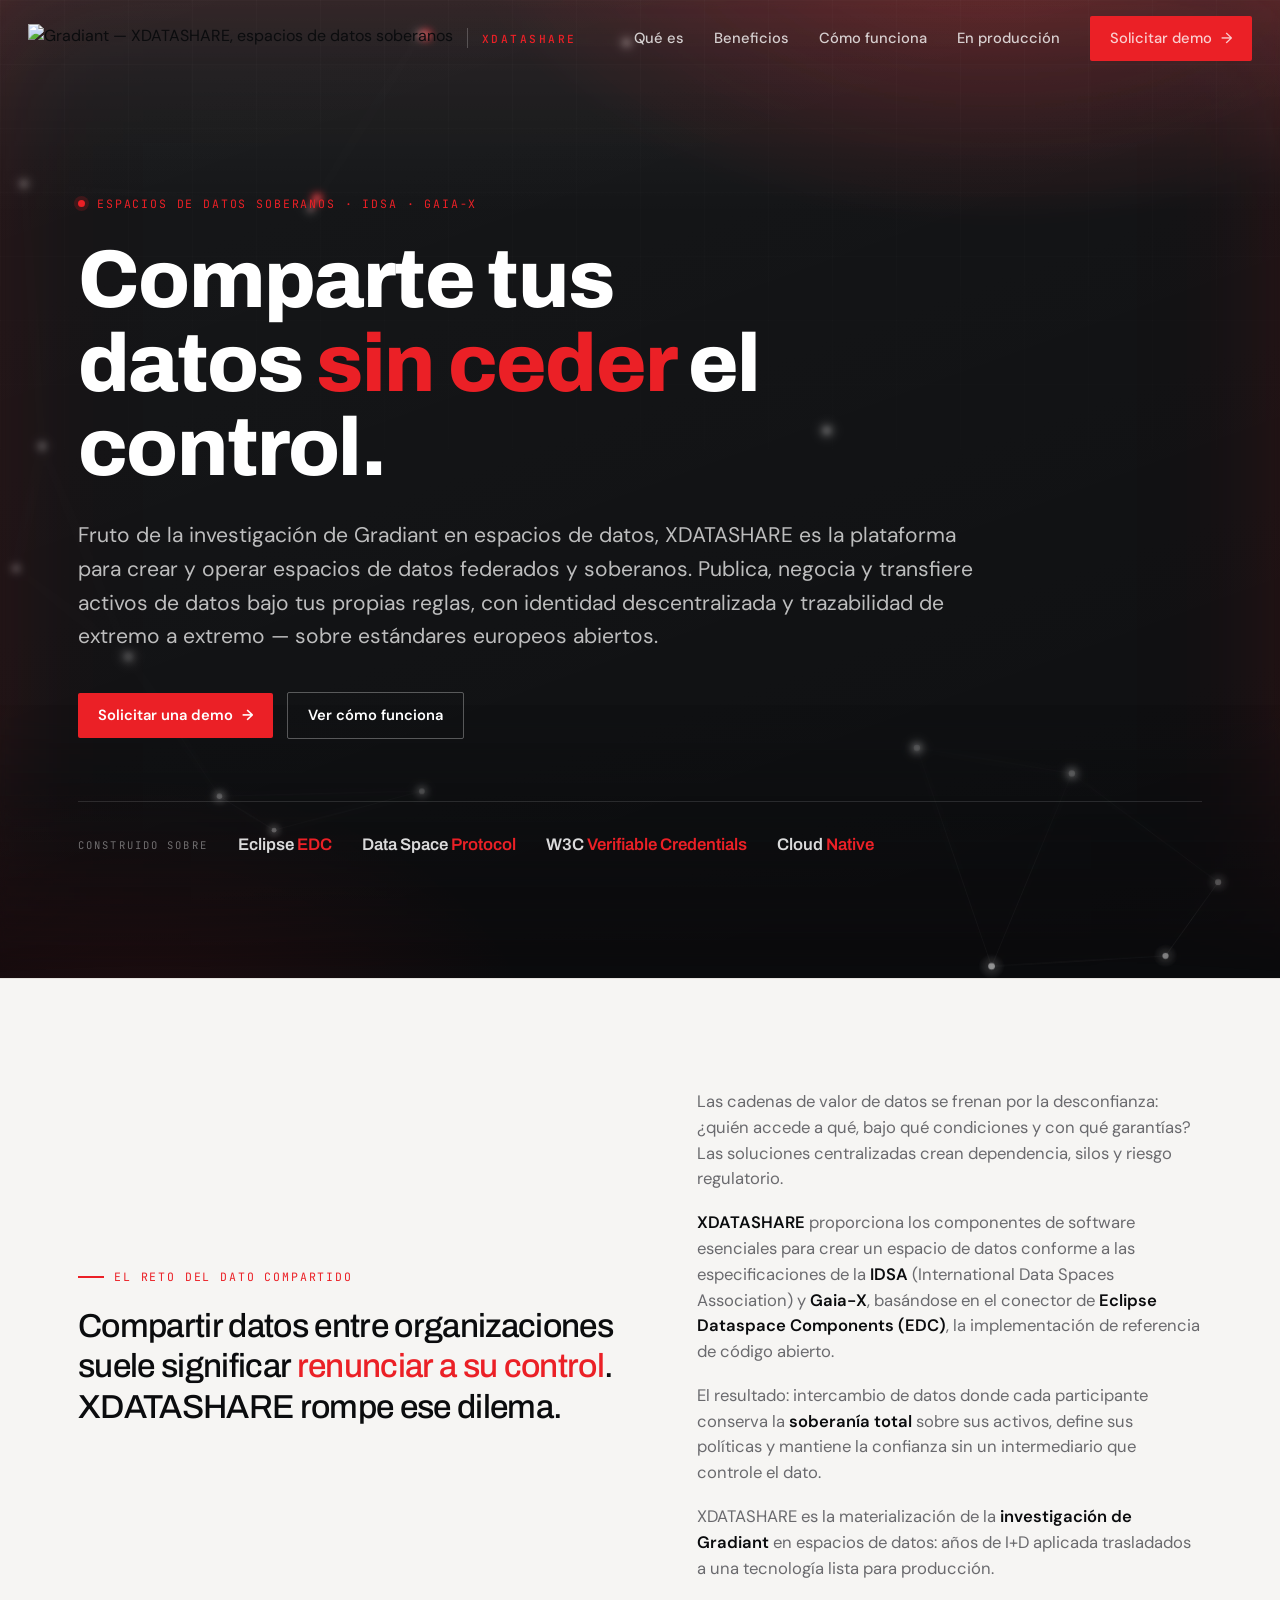
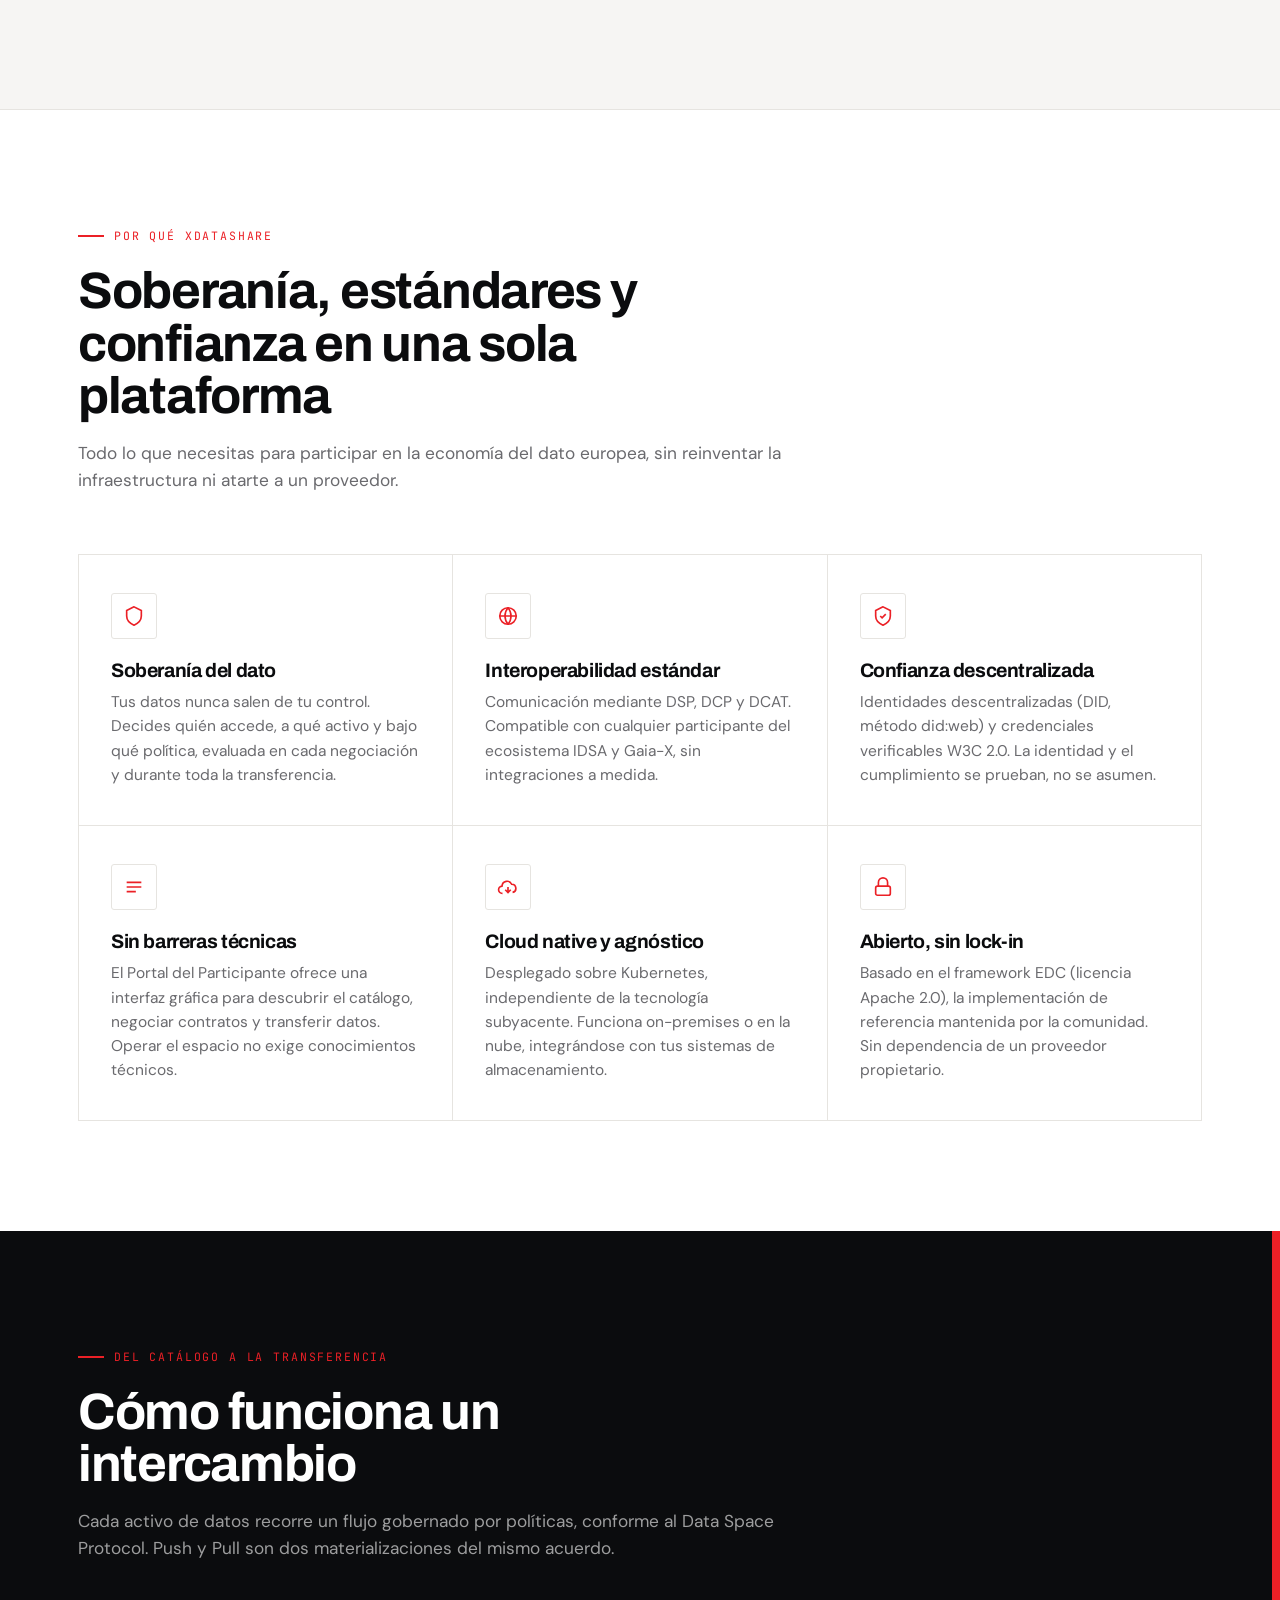
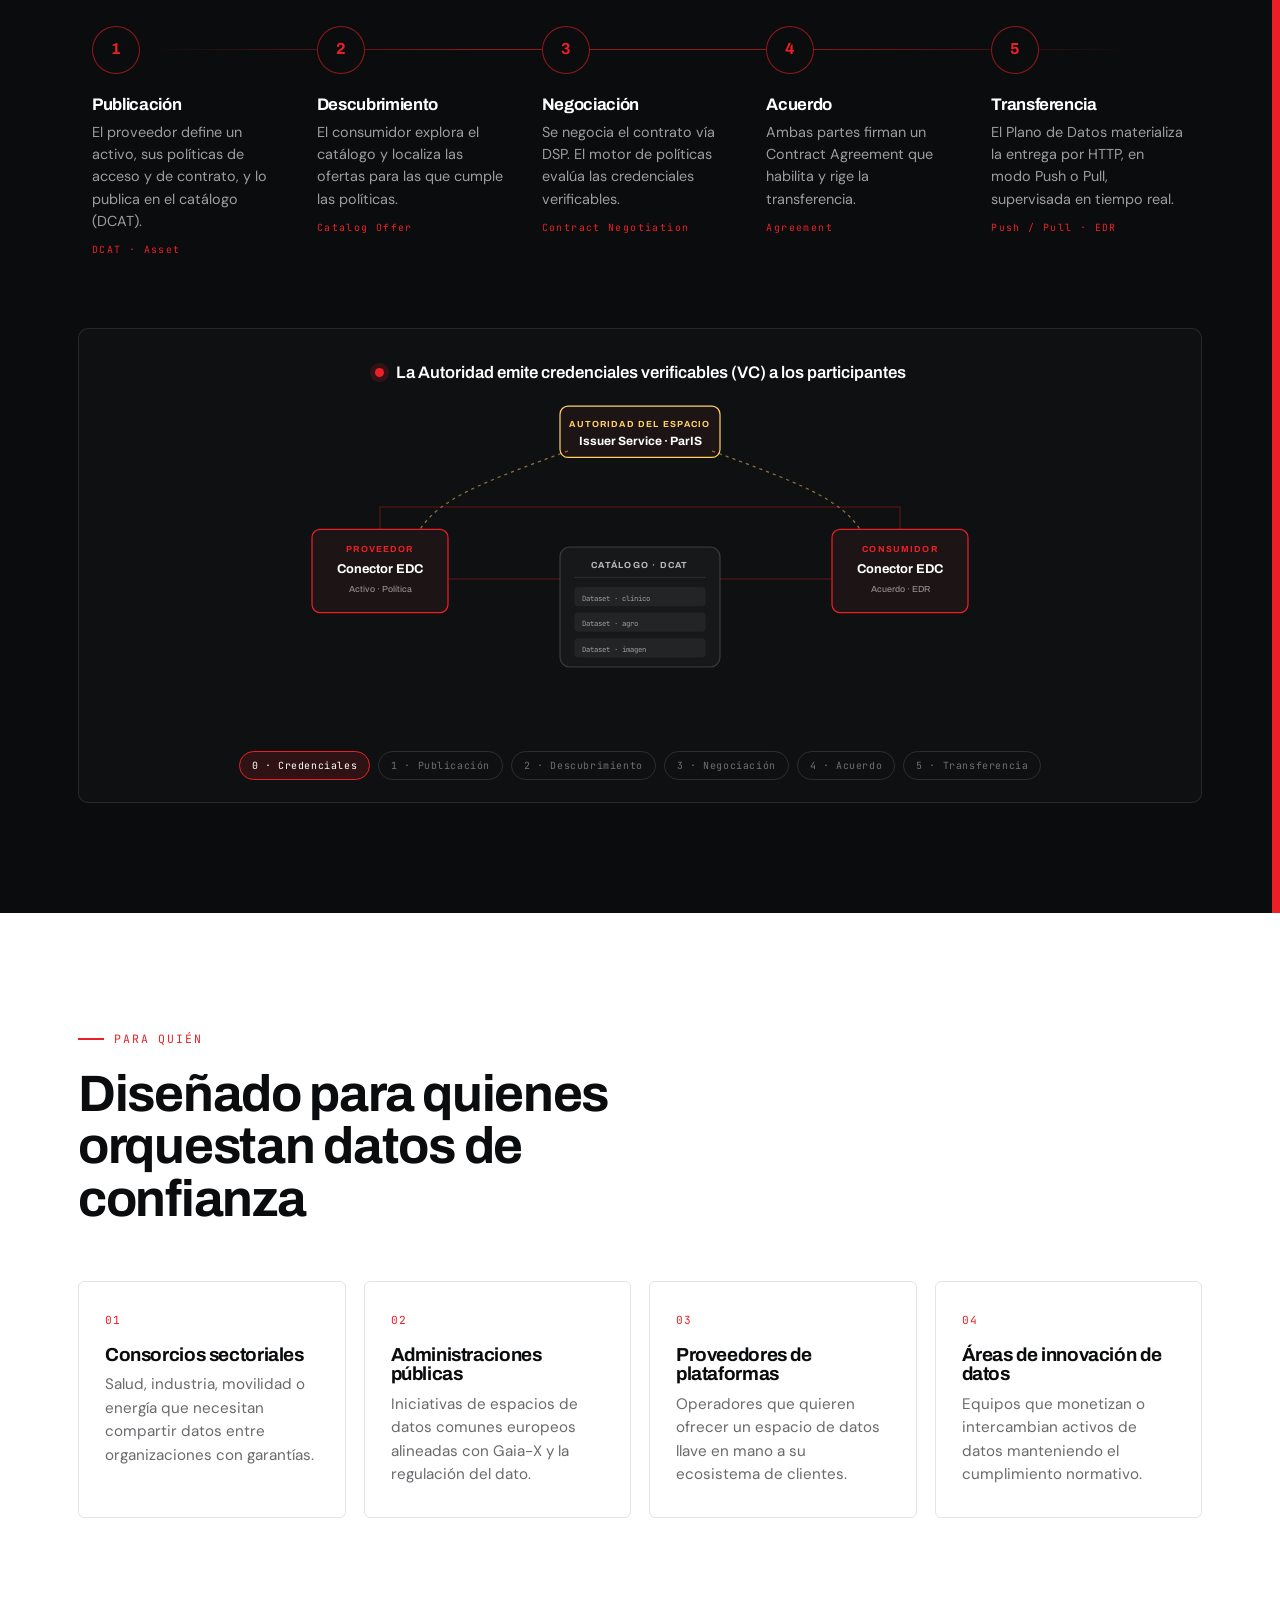
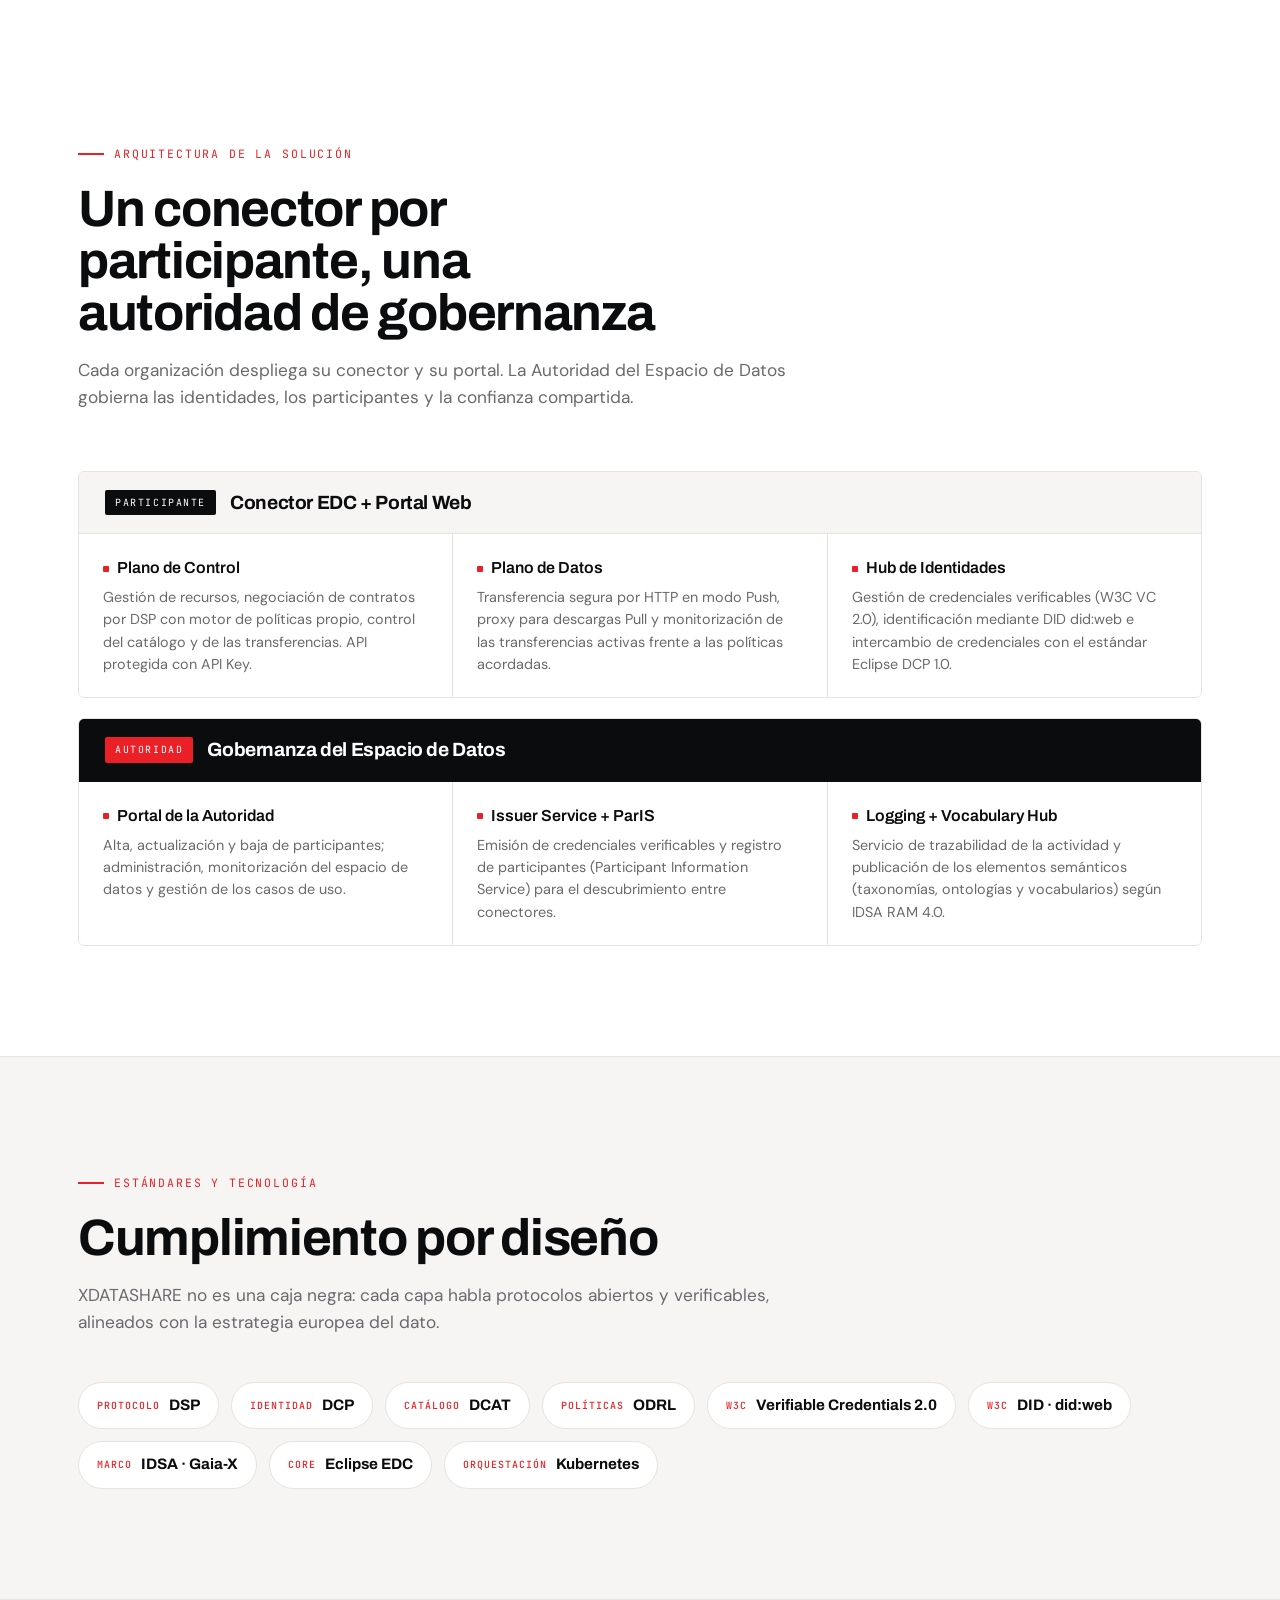
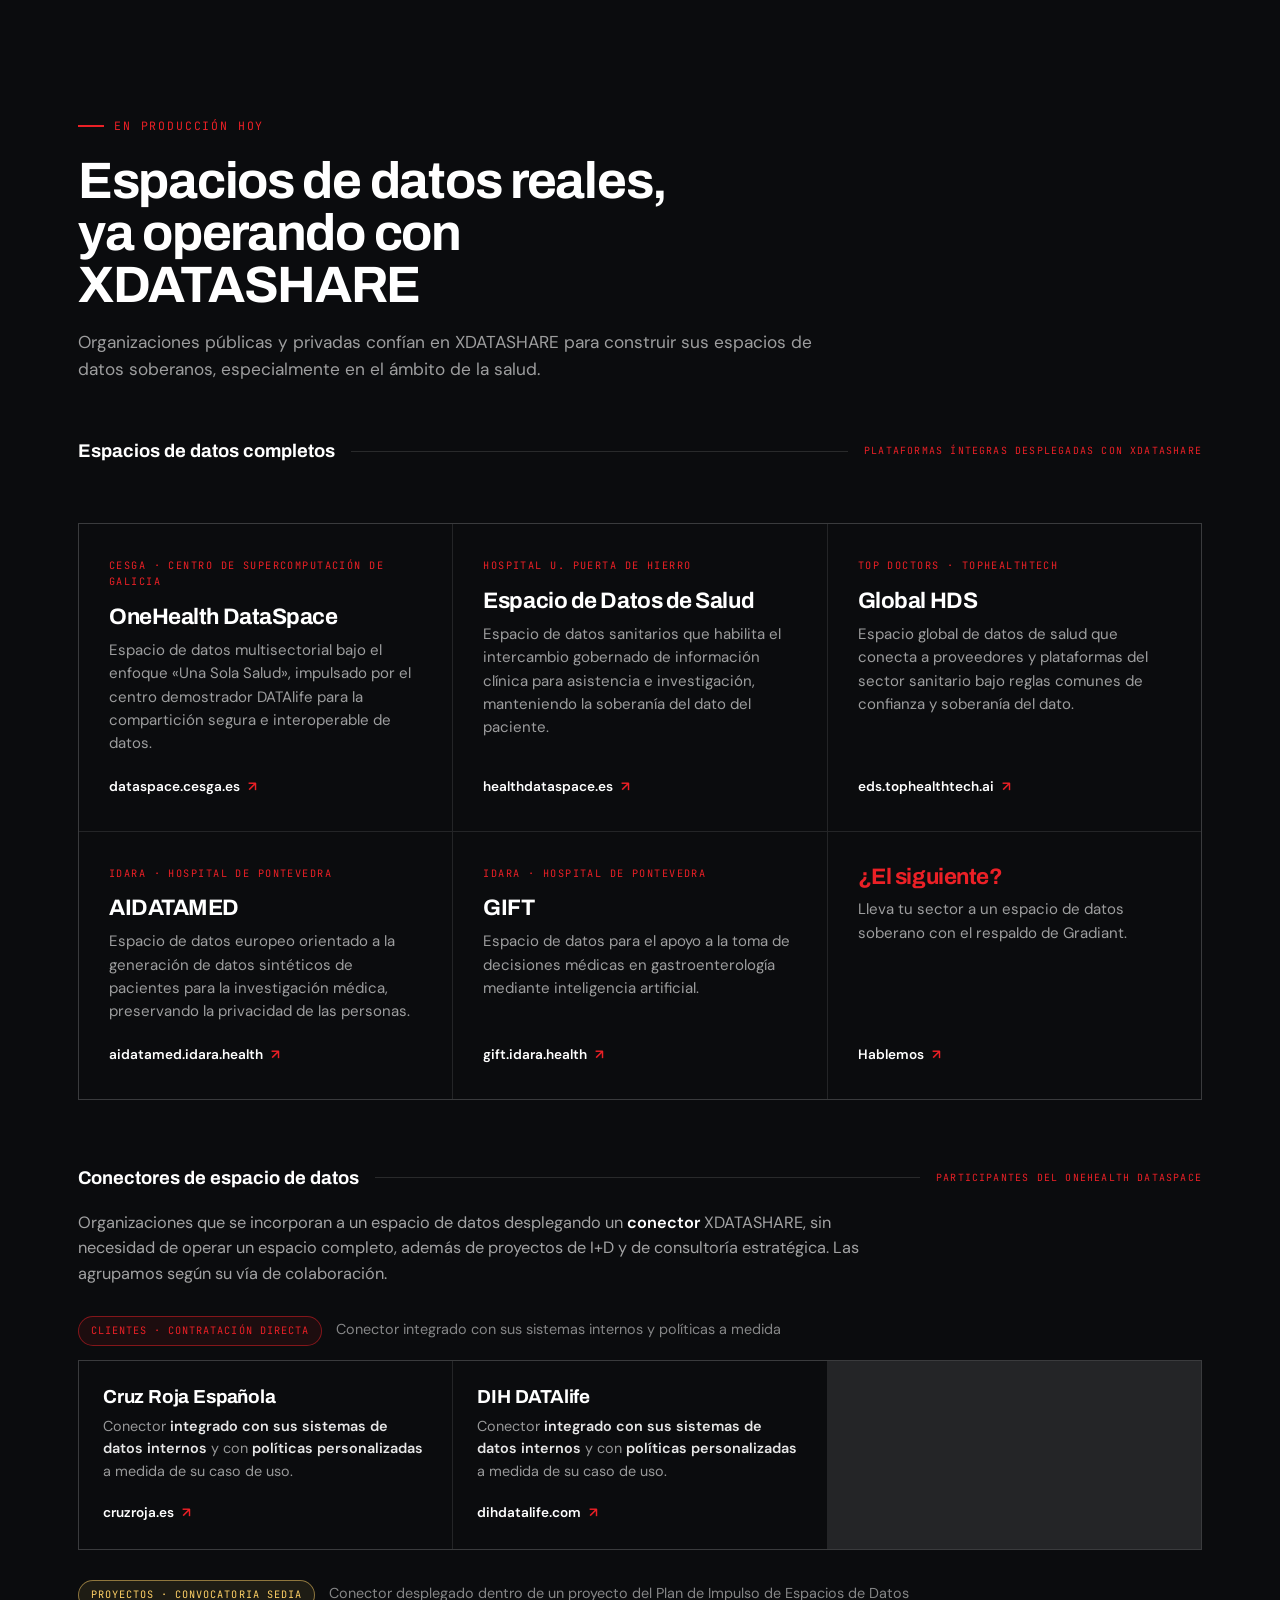
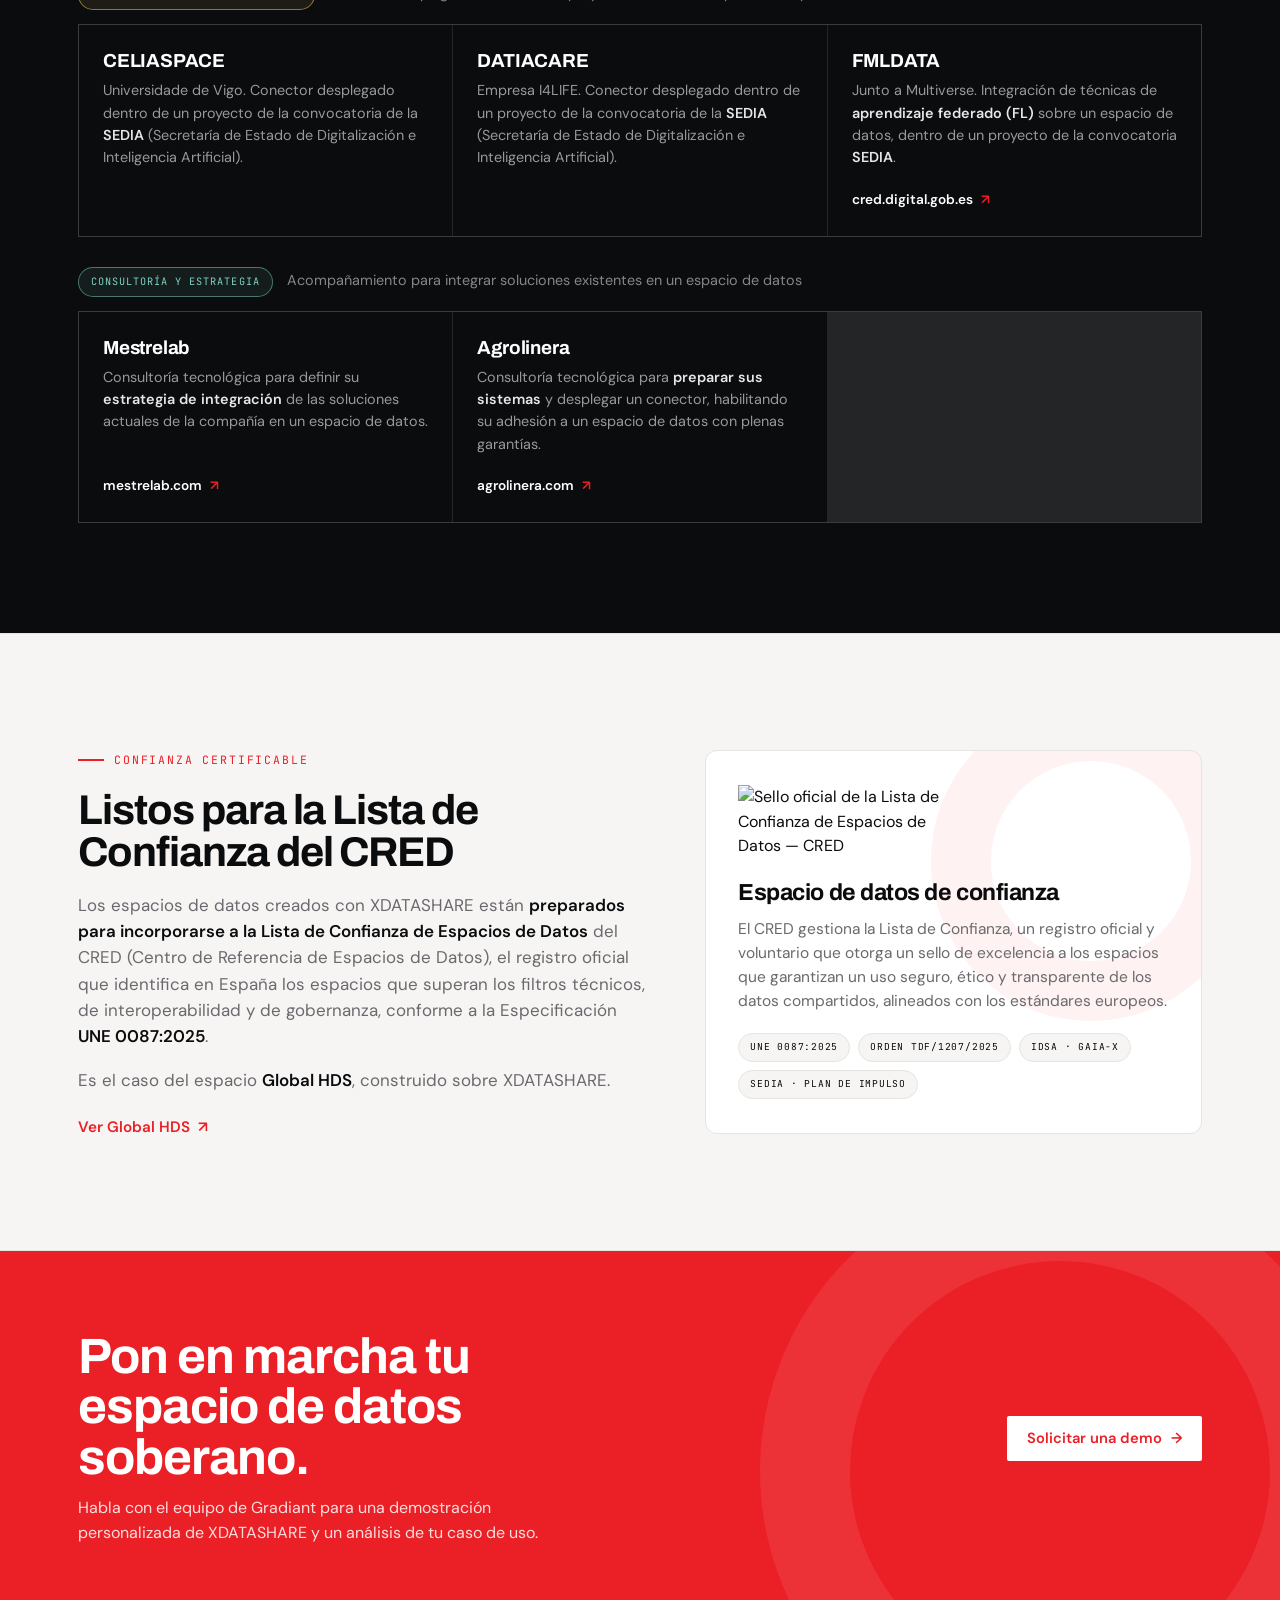
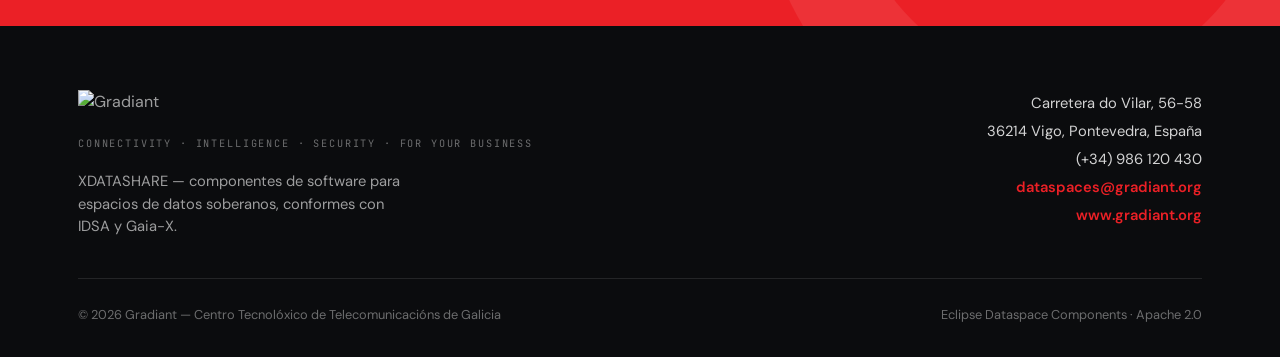
==== index.html @ abafaf86 "Add files via upload" ====
<!DOCTYPE html>
<html lang="es">
<head>
<meta charset="UTF-8">
<meta name="viewport" content="width=device-width, initial-scale=1.0">
<title>XDATASHARE · Espacios de datos soberanos — Gradiant</title>
<meta name="description" content="XDATASHARE, fruto de la investigación de Gradiant en espacios de datos, es la plataforma para crear y operar espacios de datos federados y soberanos, conformes con IDSA y Gaia-X y basados en Eclipse EDC. Comparte datos sin ceder el control.">
<meta name="keywords" content="XDATASHARE, espacios de datos, Gradiant, Eclipse EDC, Data Space Protocol, IDSA, Gaia-X, soberanía del dato, conector de espacio de datos, dataspace, OneHealth DataSpace">
<meta name="author" content="Gradiant">
<meta name="robots" content="index, follow">
<link rel="canonical" href="https://xdatashare.com/">

<!-- Open Graph -->
<meta property="og:type" content="website">
<meta property="og:site_name" content="Gradiant">
<meta property="og:locale" content="es_ES">
<meta property="og:title" content="XDATASHARE · Espacios de datos soberanos — Gradiant">
<meta property="og:description" content="Crea y opera espacios de datos federados y soberanos con XDATASHARE: conformes con IDSA y Gaia-X, basados en Eclipse EDC. Comparte datos sin ceder el control.">
<meta property="og:url" content="https://xdatashare.com/">
<meta property="og:image" content="https://gradiant.org/wp-content/uploads/2024/10/LogoGradiant-2.svg">

<!-- Twitter / X Card -->
<meta name="twitter:card" content="summary_large_image">
<meta name="twitter:title" content="XDATASHARE · Espacios de datos soberanos — Gradiant">
<meta name="twitter:description" content="Crea y opera espacios de datos federados y soberanos con XDATASHARE: conformes con IDSA y Gaia-X, basados en Eclipse EDC.">
<meta name="twitter:image" content="https://gradiant.org/wp-content/uploads/2024/10/LogoGradiant-2.svg">

<!-- Favicon (whale-tail mark) -->
<link rel="icon" type="image/svg+xml" href="data:image/svg+xml,%3Csvg xmlns='http://www.w3.org/2000/svg' viewBox='0 0 100 100'%3E%3Cpath fill='%23EB2026' d='M50 78C36 60 20 52 5 50c23-2 39-10 45-28 6 18 22 26 45 28-15 2-31 10-45 28z'/%3E%3C/svg%3E">

<!-- Structured data -->
<script type="application/ld+json">
{
  "@context": "https://schema.org",
  "@graph": [
    {
      "@type": "Organization",
      "@id": "https://www.gradiant.org/#organization",
      "name": "Gradiant",
      "legalName": "Centro Tecnolóxico de Telecomunicacións de Galicia",
      "url": "https://www.gradiant.org",
      "logo": "https://gradiant.org/wp-content/uploads/2024/10/LogoGradiant-2.svg",
      "address": {
        "@type": "PostalAddress",
        "streetAddress": "Carretera do Vilar, 56-58",
        "postalCode": "36214",
        "addressLocality": "Vigo",
        "addressRegion": "Pontevedra",
        "addressCountry": "ES"
      },
      "contactPoint": {
        "@type": "ContactPoint",
        "contactType": "sales",
        "email": "dataspaces@gradiant.org",
        "telephone": "+34986120430"
      }
    },
    {
      "@type": "SoftwareApplication",
      "name": "XDATASHARE",
      "applicationCategory": "BusinessApplication",
      "operatingSystem": "Kubernetes / Cloud-native",
      "url": "https://xdatashare.com/",
      "description": "Plataforma para crear y operar espacios de datos federados y soberanos, conforme con IDSA y Gaia-X y basada en Eclipse Dataspace Components (EDC). Permite publicar, negociar y transferir activos de datos con identidad descentralizada y trazabilidad de extremo a extremo.",
      "publisher": { "@id": "https://www.gradiant.org/#organization" },
      "offers": {
        "@type": "Offer",
        "availability": "https://schema.org/InStock",
        "priceCurrency": "EUR",
        "price": "0",
        "description": "Solicitar demostración personalizada"
      }
    }
  ]
}
</script>
<link rel="preconnect" href="https://fonts.googleapis.com">
<link rel="preconnect" href="https://fonts.gstatic.com" crossorigin>
<link href="https://fonts.googleapis.com/css2?family=Archivo:wght@400;500;600;700;800&family=DM+Sans:ital,opsz,wght@0,9..40,400;0,9..40,500;0,9..40,600;0,9..40,700;1,9..40,400&family=JetBrains+Mono:wght@400;500&display=swap" rel="stylesheet">
<style>
  :root{
    --red:#EB2026;
    --red-deep:#C2151A;
    --ink:#0B0C0E;
    --ink-soft:#14161A;
    --paper:#FFFFFF;
    --paper-warm:#F6F5F3;
    --line:#E6E4E0;
    --muted:#6A6A6E;
    --muted-light:#9A9A9F;
    --maxw:1180px;
    --ease:cubic-bezier(.2,.7,.2,1);
  }
  *{margin:0;padding:0;box-sizing:border-box}
  html{scroll-behavior:smooth}
  body{
    font-family:'DM Sans',sans-serif;
    background:var(--paper);
    color:var(--ink);
    line-height:1.55;
    -webkit-font-smoothing:antialiased;
    overflow-x:hidden;
  }
  h1,h2,h3,h4{font-family:'Archivo',sans-serif;line-height:1.02;letter-spacing:-.02em;font-weight:700}
  a{color:inherit;text-decoration:none}
  .wrap{max-width:var(--maxw);margin:0 auto;padding:0 28px}
  .mono{font-family:'JetBrains Mono',monospace;font-size:.72rem;letter-spacing:.16em;text-transform:uppercase}
  .sr-only{position:absolute;width:1px;height:1px;padding:0;margin:-1px;overflow:hidden;clip:rect(0,0,0,0);white-space:nowrap;border:0}

  /* ---------- Nav (dark) ---------- */
  nav{
    position:fixed;top:0;left:0;right:0;z-index:100;
    display:flex;align-items:center;justify-content:space-between;
    padding:16px 28px;
    background:transparent;
    border-bottom:1px solid transparent;
    transition:background .4s var(--ease),padding .4s var(--ease),box-shadow .4s var(--ease),border-color .4s var(--ease);
  }
  nav.scrolled{background:rgba(11,12,14,.9);backdrop-filter:blur(14px);padding:11px 28px;border-bottom:1px solid rgba(255,255,255,.08);box-shadow:0 12px 34px -24px rgba(0,0,0,.8)}
  .brand{display:flex;align-items:center;gap:14px}
  .brand img{height:28px;width:auto;display:block}
  .brand .sep{width:1px;height:20px;background:rgba(255,255,255,.22)}
  .brand .prod{font-family:'JetBrains Mono';font-size:.7rem;letter-spacing:.22em;color:var(--red);font-weight:500;padding-top:2px}
  .navlinks{display:flex;align-items:center;gap:30px}
  .navlinks a{color:rgba(255,255,255,.78);font-size:.92rem;font-weight:500;transition:color .25s}
  .navlinks a:hover{color:#fff}
  .btn{
    display:inline-flex;align-items:center;gap:9px;
    background:var(--red);color:#fff;font-weight:600;font-size:.92rem;
    padding:11px 20px;border-radius:2px;border:none;cursor:pointer;
    transition:transform .25s var(--ease),background .25s;white-space:nowrap;
  }
  .btn:hover{background:var(--red-deep);transform:translateY(-2px)}
  .btn.ghost{background:transparent;border:1px solid rgba(255,255,255,.3);color:#fff}
  .btn.ghost:hover{background:rgba(255,255,255,.07);border-color:rgba(255,255,255,.55)}
  .btn .arr{transition:transform .25s var(--ease)}
  .btn:hover .arr{transform:translateX(4px)}
  @media(max-width:880px){.navlinks a{display:none}}

  /* ---------- Hero ---------- */
  .hero{
    position:relative;background:var(--ink);color:#fff;
    padding:190px 0 120px;overflow:hidden;
  }
  .hero-canvas{position:absolute;inset:0;width:100%;height:100%;z-index:0;pointer-events:none}
  .hero::before{
    content:"";position:absolute;inset:0;z-index:1;
    background:
      radial-gradient(900px 540px at 78% -10%,rgba(235,32,38,.30),transparent 60%),
      radial-gradient(700px 500px at 10% 110%,rgba(235,32,38,.10),transparent 60%);
    pointer-events:none;
  }
  .hero::after{
    content:"";position:absolute;inset:0;z-index:1;opacity:.5;pointer-events:none;
    background-image:linear-gradient(rgba(255,255,255,.035) 1px,transparent 1px),linear-gradient(90deg,rgba(255,255,255,.035) 1px,transparent 1px);
    background-size:64px 64px;
    mask-image:linear-gradient(to bottom,#000 0%,transparent 75%);
  }
  .hero .wrap{position:relative;z-index:2}
  /* full-width frosted-glass screen over the whole hero */
  .hero-glass{
    position:absolute;inset:0;z-index:1;pointer-events:none;
    backdrop-filter:blur(3.5px) saturate(115%);-webkit-backdrop-filter:blur(3.5px) saturate(115%);
    background:linear-gradient(160deg,rgba(255,255,255,.05),rgba(255,255,255,.015));
    -webkit-mask-image:linear-gradient(to bottom,#000 0%,#000 72%,transparent 100%);
            mask-image:linear-gradient(to bottom,#000 0%,#000 72%,transparent 100%);
  }
  /* top sheen + faint brand edge glow across the glass */
  .hero-glass::before{
    content:"";position:absolute;inset:0;
    background:linear-gradient(180deg,rgba(255,255,255,.07),transparent 22%);
  }
  .hero-glass::after{
    content:"";position:absolute;inset:0;
    box-shadow:inset 0 0 220px -120px rgba(235,32,38,.55);
  }
  @media(max-width:640px){.hero-glass{backdrop-filter:blur(2.5px);-webkit-backdrop-filter:blur(2.5px)}}
  .eyebrow{display:inline-flex;align-items:center;gap:12px;color:var(--red);margin-bottom:26px}
  .eyebrow .dot{width:7px;height:7px;background:var(--red);border-radius:50%;box-shadow:0 0 0 4px rgba(235,32,38,.18)}
  .hero h1{font-size:clamp(2.7rem,6.4vw,5.3rem);font-weight:800;max-width:15ch}
  .hero h1 em{font-style:normal;color:var(--red)}
  .hero p.lead{
    font-size:clamp(1.05rem,1.7vw,1.32rem);color:rgba(255,255,255,.72);
    max-width:60ch;margin:30px 0 38px;font-weight:400;line-height:1.6;
  }
  .hero .cta-row{display:flex;gap:14px;flex-wrap:wrap;align-items:center}
  .std-strip{
    display:flex;gap:30px;flex-wrap:wrap;align-items:center;
    margin-top:62px;padding-top:30px;border-top:1px solid rgba(255,255,255,.12);
  }
  .std-strip .lbl{font-family:'JetBrains Mono';font-size:.66rem;letter-spacing:.2em;color:rgba(255,255,255,.4);text-transform:uppercase}
  .std-strip .item{font-family:'Archivo';font-weight:600;font-size:1.05rem;color:rgba(255,255,255,.85)}
  .std-strip .item span{color:var(--red)}

  /* reveal anim */
  .rv{opacity:0;transform:translateY(26px);transition:opacity .8s var(--ease),transform .8s var(--ease)}
  .rv.in{opacity:1;transform:none}
  .hero .rv{transition-delay:var(--d,0s)}

  /* ---------- Section base ---------- */
  section{position:relative}
  .pad{padding:110px 0}
  .sec-tag{display:inline-flex;align-items:center;gap:10px;color:var(--red);margin-bottom:20px}
  .sec-tag .bar{width:26px;height:2px;background:var(--red)}
  .sec-head{font-size:clamp(2rem,4vw,3.2rem);font-weight:700;max-width:20ch;letter-spacing:-.025em}
  .sec-sub{color:var(--muted);font-size:1.08rem;max-width:62ch;margin-top:18px}

  /* ---------- Problem ---------- */
  .problem{background:var(--paper-warm);border-top:1px solid var(--line);border-bottom:1px solid var(--line)}
  .problem .grid{display:grid;grid-template-columns:1.1fr 1fr;gap:64px;align-items:center}
  .problem blockquote{
    font-family:'Archivo';font-weight:500;font-size:clamp(1.5rem,2.6vw,2.2rem);
    line-height:1.22;letter-spacing:-.02em;
  }
  .problem blockquote .hl{color:var(--red)}
  .problem .right p{color:var(--muted);margin-bottom:18px;font-size:1.04rem}
  .problem .right p strong{color:var(--ink);font-weight:600}
  @media(max-width:840px){.problem .grid{grid-template-columns:1fr;gap:36px}}

  /* ---------- Benefits ---------- */
  .ben-grid{display:grid;grid-template-columns:repeat(3,1fr);gap:1px;background:var(--line);margin-top:60px;border:1px solid var(--line)}
  .ben{background:var(--paper);padding:38px 32px;transition:background .3s}
  .ben:hover{background:var(--paper-warm)}
  .ben .ic{width:46px;height:46px;display:flex;align-items:center;justify-content:center;border:1px solid var(--line);border-radius:3px;margin-bottom:22px;color:var(--red)}
  .ben:hover .ic{background:var(--red);color:#fff;border-color:var(--red)}
  .ben h3{font-size:1.22rem;margin-bottom:10px}
  .ben p{color:var(--muted);font-size:.97rem}
  @media(max-width:840px){.ben-grid{grid-template-columns:1fr 1fr}}
  @media(max-width:560px){.ben-grid{grid-template-columns:1fr}}

  /* ---------- Flow ---------- */
  .flow{background:var(--ink);color:#fff;overflow:hidden}
  .flow::after{content:"";position:absolute;top:0;bottom:0;right:0;width:8px;background:var(--red)}
  .flow .sec-sub{color:rgba(255,255,255,.6)}
  .steps{display:grid;grid-template-columns:repeat(5,1fr);gap:0;margin-top:64px;position:relative}
  .steps::before{content:"";position:absolute;top:23px;left:6%;right:6%;height:1px;background:linear-gradient(90deg,transparent,rgba(235,32,38,.6),rgba(235,32,38,.6),transparent)}
  .step{position:relative;padding:0 14px}
  .step .num{
    width:48px;height:48px;border-radius:50%;background:var(--ink);border:1px solid rgba(235,32,38,.6);
    display:flex;align-items:center;justify-content:center;font-family:'Archivo';font-weight:700;
    color:var(--red);position:relative;z-index:2;margin-bottom:22px;
  }
  .step h4{font-size:1.05rem;margin-bottom:8px}
  .step p{color:rgba(255,255,255,.6);font-size:.9rem}
  .step .tag{font-family:'JetBrains Mono';font-size:.62rem;letter-spacing:.14em;color:var(--red);margin-top:10px;display:block}
  @media(max-width:900px){.steps{grid-template-columns:1fr 1fr;gap:36px 24px}.steps::before{display:none}}
  @media(max-width:520px){.steps{grid-template-columns:1fr}}

  /* ---------- Architecture ---------- */
  .arch .layers{margin-top:60px;display:grid;gap:20px}
  .arch-band{border:1px solid var(--line);border-radius:6px;overflow:hidden}
  .arch-band .head{display:flex;align-items:center;gap:14px;padding:18px 26px;background:var(--paper-warm);border-bottom:1px solid var(--line)}
  .arch-band .head .pill{font-family:'JetBrains Mono';font-size:.62rem;letter-spacing:.16em;padding:5px 10px;border-radius:2px;background:var(--ink);color:#fff;text-transform:uppercase}
  .arch-band .head h3{font-size:1.2rem}
  .arch-band .body{display:grid;grid-template-columns:repeat(3,1fr);gap:1px;background:var(--line)}
  .cell{background:var(--paper);padding:22px 24px}
  .cell .ct{font-weight:600;font-family:'Archivo';margin-bottom:5px;display:flex;align-items:center;gap:8px}
  .cell .ct::before{content:"";width:6px;height:6px;background:var(--red);border-radius:1px;flex:none}
  .cell p{color:var(--muted);font-size:.9rem}
  .arch-band.authority .head{background:var(--ink);border-color:var(--ink)}
  .arch-band.authority .head h3{color:#fff}
  .arch-band.authority .head .pill{background:var(--red)}
  @media(max-width:760px){.arch-band .body{grid-template-columns:1fr}}

  /* ---------- Standards ---------- */
  .standards{background:var(--paper-warm);border-top:1px solid var(--line);border-bottom:1px solid var(--line)}
  .std-cloud{display:flex;flex-wrap:wrap;gap:12px;margin-top:46px}
  .chip{
    display:inline-flex;align-items:center;gap:9px;background:var(--paper);border:1px solid var(--line);
    padding:11px 18px;border-radius:40px;font-weight:500;font-size:.95rem;transition:transform .25s var(--ease),border-color .25s;
  }
  .chip:hover{transform:translateY(-3px);border-color:var(--red)}
  .chip .k{font-family:'JetBrains Mono';font-size:.62rem;letter-spacing:.1em;color:var(--red);text-transform:uppercase}
  .chip b{font-weight:700;font-family:'Archivo'}

  /* ---------- Deployments ---------- */
  .deploy{background:var(--ink);color:#fff;overflow:hidden}
  .deploy .sec-sub{color:rgba(255,255,255,.6)}
  .deploy-grid{display:grid;grid-template-columns:repeat(3,1fr);gap:1px;background:rgba(255,255,255,.1);margin-top:58px;border:1px solid rgba(255,255,255,.1)}
  .dep{
    background:var(--ink);padding:34px 30px;position:relative;display:flex;flex-direction:column;
    transition:background .3s;min-height:230px;
  }
  .dep:hover{background:var(--ink-soft)}
  .dep .org{font-family:'JetBrains Mono';font-size:.64rem;letter-spacing:.14em;color:var(--red);text-transform:uppercase;margin-bottom:16px}
  .dep h3{font-size:1.4rem;color:#fff;margin-bottom:10px;letter-spacing:-.02em}
  .dep p{color:rgba(255,255,255,.6);font-size:.94rem;flex:1}
  .dep .link{display:inline-flex;align-items:center;gap:8px;margin-top:20px;color:#fff;font-size:.85rem;font-weight:600;transition:gap .25s var(--ease)}
  .dep .link span{color:var(--red);transition:transform .25s var(--ease)}
  .dep:hover .link span{transform:translate(3px,-3px)}
  .dep .link.muted{color:rgba(255,255,255,.45);cursor:default}
  @media(max-width:880px){.deploy-grid{grid-template-columns:1fr 1fr}}
  @media(max-width:560px){.deploy-grid{grid-template-columns:1fr}}

  /* deployment subsection tags */
  .deploy-subtag{display:flex;align-items:center;gap:16px;margin-top:54px;flex-wrap:wrap}
  .deploy-subtag .badge{font-family:'Archivo';font-weight:700;font-size:1.15rem;color:#fff;white-space:nowrap}
  .deploy-subtag .dst-line{flex:1;height:1px;background:rgba(255,255,255,.12);min-width:30px}
  .deploy-subtag .dst-note{font-family:'JetBrains Mono';font-size:.62rem;letter-spacing:.12em;text-transform:uppercase;color:var(--red);white-space:nowrap}
  .sedia-intro{color:rgba(255,255,255,.62);font-size:1.02rem;max-width:74ch;margin-top:18px}
  .sedia-intro strong{color:#fff;font-weight:600}

  /* Connector cards (grouped) */
  .conn-group{margin-top:30px}
  .cg-head{display:flex;align-items:baseline;gap:14px;flex-wrap:wrap;margin-bottom:14px}
  .cg-tag{font-family:'JetBrains Mono';font-size:.64rem;letter-spacing:.1em;text-transform:uppercase;padding:6px 12px;border-radius:30px;border:1px solid}
  .cg-tag.mode-client{color:var(--red);border-color:rgba(235,32,38,.5);background:rgba(235,32,38,.08)}
  .cg-tag.mode-sedia{color:#ffd166;border-color:rgba(255,209,102,.5);background:rgba(255,209,102,.08)}
  .cg-tag.mode-consult{color:#7fd1c4;border-color:rgba(127,209,196,.5);background:rgba(127,209,196,.08)}
  .cg-desc{font-size:.9rem;color:rgba(255,255,255,.5)}
  .conn-grid{display:grid;gap:1px;background:rgba(255,255,255,.1);border:1px solid rgba(255,255,255,.1)}
  .conn-grid.cols-3{grid-template-columns:repeat(3,1fr)}
  .conn-grid.cols-2{grid-template-columns:repeat(2,1fr)}
  .conn{background:var(--ink);padding:26px 24px;display:flex;flex-direction:column;min-height:150px;transition:background .3s}
  .conn:hover{background:var(--ink-soft)}
  .conn h4{font-size:1.18rem;color:#fff;margin-bottom:9px;letter-spacing:-.01em}
  .conn p{color:rgba(255,255,255,.58);font-size:.9rem;flex:1}
  .conn p strong{color:rgba(255,255,255,.9);font-weight:600}
  .conn .link{display:inline-flex;align-items:center;gap:8px;margin-top:20px;color:#fff;font-size:.85rem;font-weight:600;transition:gap .25s var(--ease)}
  .conn .link span{color:var(--red);transition:transform .25s var(--ease)}
  .conn .link:hover{gap:12px}
  .conn .link:hover span{transform:translate(3px,-3px)}
  @media(max-width:820px){.conn-grid.cols-3{grid-template-columns:1fr 1fr}}
  @media(max-width:520px){.conn-grid.cols-3,.conn-grid.cols-2{grid-template-columns:1fr}}

  /* ---------- CRED trust band ---------- */
  .cred-band{background:var(--paper-warm);border-top:1px solid var(--line);border-bottom:1px solid var(--line)}
  .cred-band .wrap{display:grid;grid-template-columns:1.15fr 1fr;gap:56px;align-items:center}
  .cred-seal{position:relative;border:1px solid var(--line);border-radius:12px;background:var(--paper);padding:34px 32px;overflow:hidden}
  .cred-seal::before{content:"";position:absolute;right:-50px;top:-50px;width:200px;height:200px;border:60px solid rgba(235,32,38,.06);border-radius:50%}
  .cred-seal .stamp{display:inline-flex;align-items:center;gap:10px;font-family:'JetBrains Mono';font-size:.62rem;letter-spacing:.14em;text-transform:uppercase;color:var(--red);border:1px solid rgba(235,32,38,.4);padding:7px 14px;border-radius:30px;margin-bottom:22px}
  .cred-seal .stamp svg{width:15px;height:15px}
  .cred-seal .cred-logo{max-width:230px;width:100%;height:auto;display:block;margin-bottom:22px;position:relative}
  .cred-seal h3{font-size:1.45rem;margin-bottom:12px;position:relative}
  .cred-seal p{color:var(--muted);font-size:.97rem;position:relative}
  .cred-seal .meta{display:flex;flex-wrap:wrap;gap:8px;margin-top:20px;position:relative}
  .cred-seal .meta span{font-family:'JetBrains Mono';font-size:.6rem;letter-spacing:.08em;text-transform:uppercase;color:var(--ink);background:var(--paper-warm);border:1px solid var(--line);padding:6px 11px;border-radius:20px}
  .cred-band .pitch h2{font-size:clamp(1.8rem,3.4vw,2.6rem);letter-spacing:-.025em}
  .cred-band .pitch p{color:var(--muted);font-size:1.06rem;margin-top:18px}
  .cred-band .pitch p strong{color:var(--ink);font-weight:600}
  .cred-band .pitch .ex-link{display:inline-flex;align-items:center;gap:8px;margin-top:22px;color:var(--red);font-weight:600;font-size:.95rem;transition:gap .25s var(--ease)}
  .cred-band .pitch .ex-link:hover{gap:13px}
  @media(max-width:840px){.cred-band .wrap{grid-template-columns:1fr;gap:34px}}

  /* ---------- Audience ---------- */
  .aud-grid{display:grid;grid-template-columns:repeat(4,1fr);gap:18px;margin-top:56px}
  .aud{border:1px solid var(--line);border-radius:6px;padding:30px 26px;transition:transform .3s var(--ease),box-shadow .3s}
  .aud:hover{transform:translateY(-6px);box-shadow:0 24px 50px -28px rgba(0,0,0,.25)}
  .aud .n{font-family:'JetBrains Mono';font-size:.7rem;color:var(--red);letter-spacing:.12em;margin-bottom:16px}
  .aud h4{font-size:1.18rem;margin-bottom:9px}
  .aud p{color:var(--muted);font-size:.95rem}
  @media(max-width:900px){.aud-grid{grid-template-columns:1fr 1fr}}
  @media(max-width:520px){.aud-grid{grid-template-columns:1fr}}

  /* ---------- CTA band ---------- */
  .cta{background:var(--red);color:#fff;position:relative;overflow:hidden}
  .cta::after{content:"";position:absolute;right:-80px;top:-80px;width:420px;height:420px;border:90px solid rgba(255,255,255,.08);border-radius:50%}
  .cta .wrap{position:relative;z-index:2;display:flex;align-items:center;justify-content:space-between;gap:40px;flex-wrap:wrap;padding-top:80px;padding-bottom:80px}
  .cta h2{font-size:clamp(2rem,4vw,3.1rem);max-width:18ch;color:#fff}
  .cta p{color:rgba(255,255,255,.85);margin-top:14px;max-width:44ch}
  .btn.light{background:#fff;color:var(--red)}
  .btn.light:hover{background:var(--ink);color:#fff}

  /* ---------- Footer (dark) ---------- */
  footer{background:var(--ink);color:rgba(255,255,255,.6);padding:64px 0 32px}
  footer .top{display:flex;justify-content:space-between;gap:40px;flex-wrap:wrap;padding-bottom:40px;border-bottom:1px solid rgba(255,255,255,.1)}
  footer img.flogo{height:34px;width:auto;display:block}
  footer .tagline{font-family:'JetBrains Mono';font-size:.64rem;letter-spacing:.18em;color:rgba(255,255,255,.4);text-transform:uppercase;margin-top:12px}
  footer .contact{text-align:right;font-size:.92rem;line-height:1.9;color:rgba(255,255,255,.82)}
  footer .contact a{color:var(--red);font-weight:600}
  footer .bot{display:flex;justify-content:space-between;gap:20px;flex-wrap:wrap;margin-top:26px;font-size:.8rem;color:rgba(255,255,255,.4)}
  @media(max-width:680px){footer .contact{text-align:left}}

  /* ---------- Animated exchange ---------- */
  .exchange{margin-top:70px;border:1px solid rgba(255,255,255,.1);border-radius:10px;background:rgba(255,255,255,.02);padding:30px 26px 22px}
  .ex-phase{display:flex;align-items:center;gap:12px;justify-content:center;font-family:'Archivo';font-weight:600;font-size:1.05rem;color:#fff;margin-bottom:8px;min-height:28px;text-align:center}
  .ex-phase #exLabel{transition:opacity .35s var(--ease)}
  .ex-dot{width:9px;height:9px;border-radius:50%;background:var(--red);box-shadow:0 0 0 5px rgba(235,32,38,.16);animation:exPulse 1.6s var(--ease) infinite;flex:none}
  @keyframes exPulse{0%,100%{box-shadow:0 0 0 4px rgba(235,32,38,.18)}50%{box-shadow:0 0 0 9px rgba(235,32,38,.05)}}
  .ex-svg{width:100%;height:auto;display:block;max-width:720px;margin:0 auto}

  /* nodes */
  .ex-svg .node rect{fill:var(--ink-soft);stroke:rgba(255,255,255,.16);stroke-width:1.5;transition:stroke .4s,fill .4s}
  .ex-svg .node.active rect{stroke:var(--red);fill:#1d1416}
  .ex-svg .node-authority.active rect{stroke:#ffd166}
  .ex-svg text{font-family:'Archivo',sans-serif;text-anchor:middle;fill:#fff}
  .ex-svg .n-role{font-size:11px;letter-spacing:.13em;fill:var(--red);font-weight:700}
  .ex-svg .node-authority .n-role{fill:#ffd166}
  .ex-svg .n-name{font-size:16px;font-weight:700}
  .ex-svg .n-sub{font-size:11px;fill:rgba(255,255,255,.5);font-weight:500}

  /* catalog */
  .ex-svg .catalog rect{fill:rgba(255,255,255,.03);stroke:rgba(255,255,255,.18);stroke-width:1.5;transition:stroke .4s}
  .ex-svg.cat-on .catalog rect:first-child{stroke:var(--red)}
  .ex-svg .cat-title{font-size:11px;letter-spacing:.14em;fill:rgba(255,255,255,.7);font-weight:700}
  .ex-svg .slot rect{fill:rgba(255,255,255,.05);stroke:none;transition:fill .4s}
  .ex-svg .slot text{font-family:'JetBrains Mono';font-size:9px;text-anchor:start;fill:rgba(255,255,255,.55)}
  /* a freshly published asset lights up */
  .ex-svg.publish .slot-1 rect{fill:rgba(235,32,38,.55);animation:slotIn .6s var(--ease)}
  .ex-svg.publish .slot-1 text{fill:#fff}
  @keyframes slotIn{0%{fill:rgba(235,32,38,0)}100%{fill:rgba(235,32,38,.55)}}
  /* browsing scans the slots */
  .ex-svg.browse .slot rect{animation:scan 1.8s var(--ease)}
  .ex-svg.browse .slot-2 rect{animation-delay:.2s}
  .ex-svg.browse .slot-3 rect{animation-delay:.4s}
  @keyframes scan{0%,100%{fill:rgba(255,255,255,.05)}40%{fill:rgba(255,209,102,.4)}}

  /* credential badges */
  .ex-svg .vc-badge rect{fill:rgba(255,209,102,.12);stroke:rgba(255,209,102,.55);stroke-width:1.3}
  .ex-svg .vc-badge text{font-family:'JetBrains Mono';font-size:10px;fill:#ffd166;font-weight:600}
  .ex-svg .vc-badge{opacity:0;transform:translateY(6px);transition:opacity .5s var(--ease),transform .5s var(--ease)}
  .ex-svg.creds .vc-badge{opacity:1;transform:none}

  /* credential issuance dashed links */
  .ex-svg .cred-link{opacity:0;stroke-dashoffset:0;transition:opacity .4s}
  .ex-svg.issuing .cred-link{opacity:1;animation:wireMove 1s linear infinite}

  /* connection wires */
  .ex-svg .dash{opacity:0;transition:opacity .35s}
  .ex-svg.w-pc .link-pc.dash{opacity:1;animation:wireMove 1s linear infinite}
  .ex-svg.w-cc .link-cc.dash{opacity:1;animation:wireMove 1s linear infinite}
  .ex-svg.w-direct .link-direct.dash{opacity:1;animation:wireMove 1s linear infinite}
  @keyframes wireMove{to{stroke-dashoffset:-32}}

  /* moving tokens (hidden by default) */
  .ex-svg .tok{opacity:0}
  .ex-svg .tok rect{fill:var(--red)}
  .ex-svg .tok line{stroke:#fff;stroke-width:1.6;stroke-linecap:round}
  .ex-svg .tok text{font-family:'JetBrains Mono';font-size:9px;fill:#fff;font-weight:600}
  .ex-svg .tok-cred-l circle,.ex-svg .tok-cred-r circle{fill:#ffd166}
  .ex-svg .tok-browse circle{stroke:#ffd166;stroke-width:2}
  .ex-svg .tok-browse .lens{stroke:#ffd166;stroke-width:2}
  .ex-svg .tok-nego rect{fill:#fff}.ex-svg .tok-nego text{fill:var(--ink)}

  /* token trajectories */
  .ex-svg.t-cred .tok-cred-l{animation:credL 1.4s var(--ease)}
  .ex-svg.t-cred .tok-cred-r{animation:credR 1.4s var(--ease)}
  @keyframes credL{0%{opacity:0;transform:translate(420px,78px)}15%{opacity:1}85%{opacity:1}100%{opacity:0;transform:translate(150px,168px)}}
  @keyframes credR{0%{opacity:0;transform:translate(480px,78px)}15%{opacity:1}85%{opacity:1}100%{opacity:0;transform:translate(750px,168px)}}

  /* publish: provider right edge -> catalog (along y=230) */
  .ex-svg.t-publish .tok-publish{animation:pub 1.3s var(--ease)}
  @keyframes pub{0%{opacity:0;transform:translate(210px,230px)}15%{opacity:1}85%{opacity:1}100%{opacity:0;transform:translate(440px,252px)}}

  /* browse: consumer left edge -> into catalog (along y=230 then down) */
  .ex-svg.t-browse .tok-browse{animation:brw 1.7s var(--ease)}
  @keyframes brw{0%{opacity:0;transform:translate(690px,230px)}15%{opacity:1}55%{transform:translate(470px,250px)}80%{opacity:1;transform:translate(470px,282px)}100%{opacity:0;transform:translate(470px,300px)}}

  /* negotiation: along the upper route (y=140) back and forth */
  .ex-svg.t-nego .tok-nego{animation:ngo 1.6s var(--ease) infinite}
  @keyframes ngo{
    0%{opacity:0;transform:translate(125px,154px)}
    8%{opacity:1;transform:translate(125px,140px)}
    42%{transform:translate(775px,140px)}
    50%{opacity:1;transform:translate(775px,140px)}
    84%{transform:translate(125px,140px)}
    92%{opacity:1;transform:translate(125px,154px)}
    100%{opacity:0;transform:translate(125px,154px)}
  }

  /* data transfer: along the upper route (y=140), one direction */
  .ex-svg.t-data .tok-data{animation:dat 1.4s var(--ease) infinite}
  @keyframes dat{
    0%{opacity:0;transform:translate(125px,154px)}
    10%{opacity:1;transform:translate(125px,140px)}
    88%{opacity:1;transform:translate(775px,140px)}
    100%{opacity:0;transform:translate(775px,154px)}
  }

  .ex-track{display:flex;flex-wrap:wrap;justify-content:center;gap:8px;margin-top:20px}
  .ex-step{font-family:'JetBrains Mono';font-size:.62rem;letter-spacing:.06em;color:rgba(255,255,255,.4);border:1px solid rgba(255,255,255,.12);padding:6px 12px;border-radius:30px;transition:.35s var(--ease)}
  .ex-step.on{color:#fff;border-color:var(--red);background:rgba(235,32,38,.14)}
  @media(max-width:560px){.ex-phase{font-size:.9rem}.exchange{padding:22px 14px 16px}.ex-step{font-size:.56rem;padding:5px 9px}}
</style>
</head>
<body>

<nav id="nav">
  <a href="#top" class="brand">
    <img src="https://gradiant.org/wp-content/uploads/2024/10/LogoGradiant-2.svg" alt="Gradiant — XDATASHARE, espacios de datos soberanos">
    <span class="sep"></span>
    <span class="prod">XDATASHARE</span>
  </a>
  <div class="navlinks">
    <a href="#que-es">Qué es</a>
    <a href="#beneficios">Beneficios</a>
    <a href="#como">Cómo funciona</a>
    <a href="#produccion">En producción</a>
    <a href="#demo" class="btn">Solicitar demo <span class="arr">→</span></a>
  </div>
</nav>

<!-- HERO -->
<header class="hero" id="top">
  <canvas class="hero-canvas" id="heroCanvas" aria-hidden="true"></canvas>
  <div class="hero-glass" aria-hidden="true"></div>
  <div class="wrap">
    <div class="eyebrow rv" style="--d:0s"><span class="dot"></span><span class="mono">Espacios de datos soberanos · IDSA · Gaia-X</span></div>
    <h1 class="rv" style="--d:.08s">Comparte tus datos <em>sin ceder</em> el control.<span class="sr-only"> XDATASHARE de Gradiant: plataforma de espacios de datos soberanos.</span></h1>
    <p class="lead rv" style="--d:.16s">Fruto de la investigación de Gradiant en espacios de datos, XDATASHARE es la plataforma para crear y operar espacios de datos federados y soberanos. Publica, negocia y transfiere activos de datos bajo tus propias reglas, con identidad descentralizada y trazabilidad de extremo a extremo — sobre estándares europeos abiertos.</p>
    <div class="cta-row rv" style="--d:.24s">
      <a href="#demo" class="btn">Solicitar una demo <span class="arr">→</span></a>
      <a href="#que-es" class="btn ghost">Ver cómo funciona</a>
    </div>
    <div class="std-strip rv" style="--d:.32s">
      <span class="lbl">Construido sobre</span>
      <span class="item">Eclipse <span>EDC</span></span>
      <span class="item">Data Space <span>Protocol</span></span>
      <span class="item">W3C <span>Verifiable Credentials</span></span>
      <span class="item">Cloud <span>Native</span></span>
    </div>
  </div>
</header>

<!-- PROBLEM -->
<section class="problem pad" id="que-es">
  <div class="wrap">
    <div class="grid">
      <div class="left rv">
        <div class="sec-tag"><span class="bar"></span><span class="mono">El reto del dato compartido</span></div>
        <blockquote>Compartir datos entre organizaciones suele significar <span class="hl">renunciar a su control</span>. XDATASHARE rompe ese dilema.</blockquote>
      </div>
      <div class="right rv">
        <p>Las cadenas de valor de datos se frenan por la desconfianza: ¿quién accede a qué, bajo qué condiciones y con qué garantías? Las soluciones centralizadas crean dependencia, silos y riesgo regulatorio.</p>
        <p><strong>XDATASHARE</strong> proporciona los componentes de software esenciales para crear un espacio de datos conforme a las especificaciones de la <strong>IDSA</strong> (International Data Spaces Association) y <strong>Gaia-X</strong>, basándose en el conector de <strong>Eclipse Dataspace Components (EDC)</strong>, la implementación de referencia de código abierto.</p>
        <p>El resultado: intercambio de datos donde cada participante conserva la <strong>soberanía total</strong> sobre sus activos, define sus políticas y mantiene la confianza sin un intermediario que controle el dato.</p>
        <p>XDATASHARE es la materialización de la <strong>investigación de Gradiant</strong> en espacios de datos: años de I+D aplicada trasladados a una tecnología lista para producción.</p>
      </div>
    </div>
  </div>
</section>

<!-- BENEFITS -->
<section class="pad" id="beneficios">
  <div class="wrap">
    <div class="rv">
      <div class="sec-tag"><span class="bar"></span><span class="mono">Por qué XDATASHARE</span></div>
      <h2 class="sec-head">Soberanía, estándares y confianza en una sola plataforma</h2>
      <p class="sec-sub">Todo lo que necesitas para participar en la economía del dato europea, sin reinventar la infraestructura ni atarte a un proveedor.</p>
    </div>
    <div class="ben-grid rv">
      <div class="ben">
        <div class="ic"><svg width="22" height="22" viewBox="0 0 24 24" fill="none" stroke="currentColor" stroke-width="1.8"><path d="M12 2 4 6v6c0 5 3.5 8 8 10 4.5-2 8-5 8-10V6l-8-4z"/></svg></div>
        <h3>Soberanía del dato</h3>
        <p>Tus datos nunca salen de tu control. Decides quién accede, a qué activo y bajo qué política, evaluada en cada negociación y durante toda la transferencia.</p>
      </div>
      <div class="ben">
        <div class="ic"><svg width="22" height="22" viewBox="0 0 24 24" fill="none" stroke="currentColor" stroke-width="1.8"><circle cx="12" cy="12" r="9"/><path d="M3 12h18M12 3a14 14 0 0 1 0 18M12 3a14 14 0 0 0 0 18"/></svg></div>
        <h3>Interoperabilidad estándar</h3>
        <p>Comunicación mediante DSP, DCP y DCAT. Compatible con cualquier participante del ecosistema IDSA y Gaia-X, sin integraciones a medida.</p>
      </div>
      <div class="ben">
        <div class="ic"><svg width="22" height="22" viewBox="0 0 24 24" fill="none" stroke="currentColor" stroke-width="1.8"><path d="M9 12l2 2 4-4"/><path d="M12 2 4 6v6c0 5 3.5 8 8 10 4.5-2 8-5 8-10V6l-8-4z"/></svg></div>
        <h3>Confianza descentralizada</h3>
        <p>Identidades descentralizadas (DID, método did:web) y credenciales verificables W3C 2.0. La identidad y el cumplimiento se prueban, no se asumen.</p>
      </div>
      <div class="ben">
        <div class="ic"><svg width="22" height="22" viewBox="0 0 24 24" fill="none" stroke="currentColor" stroke-width="1.8"><path d="M4 7h16M4 12h16M4 17h10"/></svg></div>
        <h3>Sin barreras técnicas</h3>
        <p>El Portal del Participante ofrece una interfaz gráfica para descubrir el catálogo, negociar contratos y transferir datos. Operar el espacio no exige conocimientos técnicos.</p>
      </div>
      <div class="ben">
        <div class="ic"><svg width="22" height="22" viewBox="0 0 24 24" fill="none" stroke="currentColor" stroke-width="1.8"><path d="M6 19a4 4 0 0 1-.5-8A5.5 5.5 0 0 1 16 9a4.5 4.5 0 0 1 1 8.9"/><path d="M12 12v6M9 15l3 3 3-3"/></svg></div>
        <h3>Cloud native y agnóstico</h3>
        <p>Desplegado sobre Kubernetes, independiente de la tecnología subyacente. Funciona on-premises o en la nube, integrándose con tus sistemas de almacenamiento.</p>
      </div>
      <div class="ben">
        <div class="ic"><svg width="22" height="22" viewBox="0 0 24 24" fill="none" stroke="currentColor" stroke-width="1.8"><path d="M7 11V7a5 5 0 0 1 10 0v4"/><rect x="4" y="11" width="16" height="10" rx="2"/></svg></div>
        <h3>Abierto, sin lock-in</h3>
        <p>Basado en el framework EDC (licencia Apache 2.0), la implementación de referencia mantenida por la comunidad. Sin dependencia de un proveedor propietario.</p>
      </div>
    </div>
  </div>
</section>

<!-- FLOW -->
<section class="flow pad" id="como">
  <div class="wrap">
    <div class="rv">
      <div class="sec-tag"><span class="bar"></span><span class="mono">Del catálogo a la transferencia</span></div>
      <h2 class="sec-head" style="color:#fff">Cómo funciona un intercambio</h2>
      <p class="sec-sub">Cada activo de datos recorre un flujo gobernado por políticas, conforme al Data Space Protocol. Push y Pull son dos materializaciones del mismo acuerdo.</p>
    </div>
    <div class="steps rv">
      <div class="step">
        <div class="num">1</div>
        <h4>Publicación</h4>
        <p>El proveedor define un activo, sus políticas de acceso y de contrato, y lo publica en el catálogo (DCAT).</p>
        <span class="tag">DCAT · Asset</span>
      </div>
      <div class="step">
        <div class="num">2</div>
        <h4>Descubrimiento</h4>
        <p>El consumidor explora el catálogo y localiza las ofertas para las que cumple las políticas.</p>
        <span class="tag">Catalog Offer</span>
      </div>
      <div class="step">
        <div class="num">3</div>
        <h4>Negociación</h4>
        <p>Se negocia el contrato vía DSP. El motor de políticas evalúa las credenciales verificables.</p>
        <span class="tag">Contract Negotiation</span>
      </div>
      <div class="step">
        <div class="num">4</div>
        <h4>Acuerdo</h4>
        <p>Ambas partes firman un Contract Agreement que habilita y rige la transferencia.</p>
        <span class="tag">Agreement</span>
      </div>
      <div class="step">
        <div class="num">5</div>
        <h4>Transferencia</h4>
        <p>El Plano de Datos materializa la entrega por HTTP, en modo Push o Pull, supervisada en tiempo real.</p>
        <span class="tag">Push / Pull · EDR</span>
      </div>
    </div>

    <!-- Animated exchange diagram -->
    <div class="exchange rv" aria-label="Animación del intercambio de datos: emisión de credenciales, catálogo, negociación y transferencia">
      <div class="ex-phase"><span class="ex-dot"></span><span id="exLabel">La Autoridad emite credenciales verificables a los participantes</span></div>
      <svg viewBox="0 0 900 420" xmlns="http://www.w3.org/2000/svg" class="ex-svg">
        <!-- ===== AUTHORITY (top) ===== -->
        <g class="node node-authority">
          <rect x="350" y="14" width="200" height="64" rx="10"/>
          <text class="n-role" x="450" y="40">AUTORIDAD DEL ESPACIO</text>
          <text class="n-name" x="450" y="63" style="font-size:15px">Issuer Service · ParIS</text>
        </g>

        <!-- credential issuance links (authority -> participants) -->
        <path class="cred-link cl-left"  d="M360 70 C250 110 200 130 175 168" fill="none" stroke="rgba(255,209,102,.5)" stroke-width="1.6" stroke-dasharray="4 5"/>
        <path class="cred-link cl-right" d="M540 70 C650 110 700 130 725 168" fill="none" stroke="rgba(255,209,102,.5)" stroke-width="1.6" stroke-dasharray="4 5"/>

        <!-- ===== CATALOG (center) ===== -->
        <g class="catalog">
          <rect x="350" y="190" width="200" height="150" rx="12"/>
          <text class="cat-title" x="450" y="216">CATÁLOGO · DCAT</text>
          <line x1="368" y1="228" x2="532" y2="228" stroke="rgba(255,255,255,.12)"/>
          <!-- asset slots -->
          <g class="slot slot-1"><rect x="368" y="240" width="164" height="24" rx="5"/><text x="378" y="257">Dataset · clínico</text></g>
          <g class="slot slot-2"><rect x="368" y="272" width="164" height="24" rx="5"/><text x="378" y="289">Dataset · agro</text></g>
          <g class="slot slot-3"><rect x="368" y="304" width="164" height="24" rx="5"/><text x="378" y="321">Dataset · imagen</text></g>
        </g>

        <!-- ===== PROVIDER (left) ===== -->
        <g class="node node-provider">
          <rect x="40" y="168" width="170" height="104" rx="10"/>
          <text class="n-role" x="125" y="196">PROVEEDOR</text>
          <text class="n-name" x="125" y="222">Conector EDC</text>
          <text class="n-sub" x="125" y="246">Activo · Política</text>
        </g>
        <g class="vc-badge vc-prov"><rect x="40" y="282" width="64" height="22" rx="11"/><text x="72" y="297">VC ✓</text></g>

        <!-- ===== CONSUMER (right) ===== -->
        <g class="node node-consumer">
          <rect x="690" y="168" width="170" height="104" rx="10"/>
          <text class="n-role" x="775" y="196">CONSUMIDOR</text>
          <text class="n-name" x="775" y="222">Conector EDC</text>
          <text class="n-sub" x="775" y="246">Acuerdo · EDR</text>
        </g>
        <g class="vc-badge vc-cons"><rect x="796" y="282" width="64" height="22" rx="11"/><text x="828" y="297">VC ✓</text></g>

        <!-- provider <-> catalog wire (horizontal, edge to edge) -->
        <line class="link-pc" x1="210" y1="230" x2="350" y2="230" stroke="rgba(235,32,38,.25)" stroke-width="2"/>
        <line class="link-pc dash" x1="210" y1="230" x2="350" y2="230" stroke="rgba(235,32,38,.9)" stroke-width="2" stroke-dasharray="6 10"/>
        <!-- consumer <-> catalog wire (horizontal, edge to edge) -->
        <line class="link-cc" x1="550" y1="230" x2="690" y2="230" stroke="rgba(235,32,38,.25)" stroke-width="2"/>
        <line class="link-cc dash" x1="550" y1="230" x2="690" y2="230" stroke="rgba(235,32,38,.9)" stroke-width="2" stroke-dasharray="6 10"/>
        <!-- provider <-> consumer direct wire, routed ABOVE the catalog -->
        <path class="link-direct" d="M125 168 L125 140 L775 140 L775 168" fill="none" stroke="rgba(235,32,38,.25)" stroke-width="2"/>
        <path class="link-direct dash" d="M125 168 L125 140 L775 140 L775 168" fill="none" stroke="rgba(235,32,38,.9)" stroke-width="2" stroke-dasharray="6 10"/>

        <!-- moving tokens -->
        <g class="tok tok-cred-l"><circle r="7"/></g>
        <g class="tok tok-cred-r"><circle r="7"/></g>
        <g class="tok tok-publish"><rect x="-15" y="-11" width="30" height="22" rx="5"/><line x1="-7" y1="-3" x2="7" y2="-3"/><line x1="-7" y1="3" x2="3" y2="3"/></g>
        <g class="tok tok-browse"><circle r="9" fill="none"/><line class="lens" x1="6" y1="6" x2="12" y2="12"/></g>
        <g class="tok tok-nego"><rect x="-15" y="-11" width="30" height="22" rx="5"/><text x="0" y="4">DSP</text></g>
        <g class="tok tok-data"><rect x="-16" y="-12" width="32" height="24" rx="5"/><line x1="-8" y1="-3" x2="8" y2="-3"/><line x1="-8" y1="3" x2="4" y2="3"/></g>
      </svg>

      <div class="ex-track">
        <span class="ex-step" data-i="0">0 · Credenciales</span>
        <span class="ex-step" data-i="1">1 · Publicación</span>
        <span class="ex-step" data-i="2">2 · Descubrimiento</span>
        <span class="ex-step" data-i="3">3 · Negociación</span>
        <span class="ex-step" data-i="4">4 · Acuerdo</span>
        <span class="ex-step" data-i="5">5 · Transferencia</span>
      </div>
    </div>
  </div>
</section>

<!-- AUDIENCE -->
<section class="pad">
  <div class="wrap">
    <div class="rv">
      <div class="sec-tag"><span class="bar"></span><span class="mono">Para quién</span></div>
      <h2 class="sec-head">Diseñado para quienes orquestan datos de confianza</h2>
    </div>
    <div class="aud-grid rv">
      <div class="aud"><div class="n">01</div><h4>Consorcios sectoriales</h4><p>Salud, industria, movilidad o energía que necesitan compartir datos entre organizaciones con garantías.</p></div>
      <div class="aud"><div class="n">02</div><h4>Administraciones públicas</h4><p>Iniciativas de espacios de datos comunes europeos alineadas con Gaia-X y la regulación del dato.</p></div>
      <div class="aud"><div class="n">03</div><h4>Proveedores de plataformas</h4><p>Operadores que quieren ofrecer un espacio de datos llave en mano a su ecosistema de clientes.</p></div>
      <div class="aud"><div class="n">04</div><h4>Áreas de innovación de datos</h4><p>Equipos que monetizan o intercambian activos de datos manteniendo el cumplimiento normativo.</p></div>
    </div>
  </div>
</section>

<!-- ARCHITECTURE -->
<section class="arch pad" id="arquitectura">
  <div class="wrap">
    <div class="rv">
      <div class="sec-tag"><span class="bar"></span><span class="mono">Arquitectura de la solución</span></div>
      <h2 class="sec-head">Un conector por participante, una autoridad de gobernanza</h2>
      <p class="sec-sub">Cada organización despliega su conector y su portal. La Autoridad del Espacio de Datos gobierna las identidades, los participantes y la confianza compartida.</p>
    </div>
    <div class="layers rv">
      <!-- participant -->
      <div class="arch-band">
        <div class="head"><span class="pill">Participante</span><h3>Conector EDC + Portal Web</h3></div>
        <div class="body">
          <div class="cell"><div class="ct">Plano de Control</div><p>Gestión de recursos, negociación de contratos por DSP con motor de políticas propio, control del catálogo y de las transferencias. API protegida con API Key.</p></div>
          <div class="cell"><div class="ct">Plano de Datos</div><p>Transferencia segura por HTTP en modo Push, proxy para descargas Pull y monitorización de las transferencias activas frente a las políticas acordadas.</p></div>
          <div class="cell"><div class="ct">Hub de Identidades</div><p>Gestión de credenciales verificables (W3C VC 2.0), identificación mediante DID did:web e intercambio de credenciales con el estándar Eclipse DCP 1.0.</p></div>
        </div>
      </div>
      <!-- authority -->
      <div class="arch-band authority">
        <div class="head"><span class="pill">Autoridad</span><h3>Gobernanza del Espacio de Datos</h3></div>
        <div class="body">
          <div class="cell"><div class="ct">Portal de la Autoridad</div><p>Alta, actualización y baja de participantes; administración, monitorización del espacio de datos y gestión de los casos de uso.</p></div>
          <div class="cell"><div class="ct">Issuer Service + ParIS</div><p>Emisión de credenciales verificables y registro de participantes (Participant Information Service) para el descubrimiento entre conectores.</p></div>
          <div class="cell"><div class="ct">Logging + Vocabulary Hub</div><p>Servicio de trazabilidad de la actividad y publicación de los elementos semánticos (taxonomías, ontologías y vocabularios) según IDSA RAM 4.0.</p></div>
        </div>
      </div>
    </div>
  </div>
</section>

<!-- STANDARDS -->
<section class="standards pad">
  <div class="wrap">
    <div class="rv">
      <div class="sec-tag"><span class="bar"></span><span class="mono">Estándares y tecnología</span></div>
      <h2 class="sec-head">Cumplimiento por diseño</h2>
      <p class="sec-sub">XDATASHARE no es una caja negra: cada capa habla protocolos abiertos y verificables, alineados con la estrategia europea del dato.</p>
    </div>
    <div class="std-cloud rv">
      <span class="chip"><span class="k">Protocolo</span><b>DSP</b></span>
      <span class="chip"><span class="k">Identidad</span><b>DCP</b></span>
      <span class="chip"><span class="k">Catálogo</span><b>DCAT</b></span>
      <span class="chip"><span class="k">Políticas</span><b>ODRL</b></span>
      <span class="chip"><span class="k">W3C</span><b>Verifiable Credentials 2.0</b></span>
      <span class="chip"><span class="k">W3C</span><b>DID · did:web</b></span>
      <span class="chip"><span class="k">Marco</span><b>IDSA · Gaia-X</b></span>
      <span class="chip"><span class="k">Core</span><b>Eclipse EDC</b></span>
      <span class="chip"><span class="k">Orquestación</span><b>Kubernetes</b></span>
    </div>
  </div>
</section>

<!-- DEPLOYMENTS -->
<section class="deploy pad" id="produccion">
  <div class="wrap">
    <div class="rv">
      <div class="sec-tag"><span class="bar"></span><span class="mono">En producción hoy</span></div>
      <h2 class="sec-head" style="color:#fff">Espacios de datos reales, ya operando con XDATASHARE</h2>
      <p class="sec-sub">Organizaciones públicas y privadas confían en XDATASHARE para construir sus espacios de datos soberanos, especialmente en el ámbito de la salud.</p>
    </div>

    <!-- Complete data spaces -->
    <div class="deploy-subtag rv"><span class="badge">Espacios de datos completos</span><span class="dst-line"></span><span class="dst-note">Plataformas íntegras desplegadas con XDATASHARE</span></div>
    <div class="deploy-grid rv">
      <div class="dep">
        <div class="org">CESGA · Centro de Supercomputación de Galicia</div>
        <h3>OneHealth DataSpace</h3>
        <p>Espacio de datos multisectorial bajo el enfoque «Una Sola Salud», impulsado por el centro demostrador DATAlife para la compartición segura e interoperable de datos.</p>
        <a class="link" href="https://dataspace.cesga.es/es" target="_blank" rel="noopener">dataspace.cesga.es <span>↗</span></a>
      </div>
      <div class="dep">
        <div class="org">Hospital U. Puerta de Hierro</div>
        <h3>Espacio de Datos de Salud</h3>
        <p>Espacio de datos sanitarios que habilita el intercambio gobernado de información clínica para asistencia e investigación, manteniendo la soberanía del dato del paciente.</p>
        <a class="link" href="https://healthdataspace.es/" target="_blank" rel="noopener">healthdataspace.es <span>↗</span></a>
      </div>
      <div class="dep">
        <div class="org">Top Doctors · TopHealthTech</div>
        <h3>Global HDS</h3>
        <p>Espacio global de datos de salud que conecta a proveedores y plataformas del sector sanitario bajo reglas comunes de confianza y soberanía del dato.</p>
        <a class="link" href="https://eds.tophealthtech.ai/" target="_blank" rel="noopener">eds.tophealthtech.ai <span>↗</span></a>
      </div>
      <div class="dep">
        <div class="org">IDARA · Hospital de Pontevedra</div>
        <h3>AIDATAMED</h3>
        <p>Espacio de datos europeo orientado a la generación de datos sintéticos de pacientes para la investigación médica, preservando la privacidad de las personas.</p>
        <a class="link" href="https://aidatamed.idara.health/" target="_blank" rel="noopener">aidatamed.idara.health <span>↗</span></a>
      </div>
      <div class="dep">
        <div class="org">IDARA · Hospital de Pontevedra</div>
        <h3>GIFT</h3>
        <p>Espacio de datos para el apoyo a la toma de decisiones médicas en gastroenterología mediante inteligencia artificial.</p>
        <a class="link" href="https://gift.idara.health/" target="_blank" rel="noopener">gift.idara.health <span>↗</span></a>
      </div>
      <div class="dep" style="justify-content:center">
        <h3 style="color:var(--red)">¿El siguiente?</h3>
        <p>Lleva tu sector a un espacio de datos soberano con el respaldo de Gradiant.</p>
        <a class="link" href="#demo">Hablemos <span>↗</span></a>
      </div>
    </div>

    <!-- Connectors -->
    <div class="deploy-subtag rv" style="margin-top:64px"><span class="badge">Conectores de espacio de datos</span><span class="dst-line"></span><span class="dst-note">Participantes del OneHealth DataSpace</span></div>
    <p class="sedia-intro rv">Organizaciones que se incorporan a un espacio de datos desplegando un <strong>conector</strong> XDATASHARE, sin necesidad de operar un espacio completo, además de proyectos de I+D y de consultoría estratégica. Las agrupamos según su vía de colaboración.</p>

    <div class="conn-group rv">
      <div class="cg-head"><span class="cg-tag mode-client">Clientes · Contratación directa</span><span class="cg-desc">Conector integrado con sus sistemas internos y políticas a medida</span></div>
      <div class="conn-grid cols-3">
        <div class="conn">
          <h4>Cruz Roja Española</h4>
          <p>Conector <strong>integrado con sus sistemas de datos internos</strong> y con <strong>políticas personalizadas</strong> a medida de su caso de uso.</p>
          <a class="link" href="https://www2.cruzroja.es/" target="_blank" rel="noopener">cruzroja.es <span>↗</span></a>
        </div>
        <div class="conn">
          <h4>DIH DATAlife</h4>
          <p>Conector <strong>integrado con sus sistemas de datos internos</strong> y con <strong>políticas personalizadas</strong> a medida de su caso de uso.</p>
          <a class="link" href="https://www.dihdatalife.com/" target="_blank" rel="noopener">dihdatalife.com <span>↗</span></a>
        </div>
      </div>
    </div>

    <div class="conn-group rv">
      <div class="cg-head"><span class="cg-tag mode-sedia">Proyectos · Convocatoria SEDIA</span><span class="cg-desc">Conector desplegado dentro de un proyecto del Plan de Impulso de Espacios de Datos</span></div>
      <div class="conn-grid cols-3">
        <div class="conn">
          <h4>CELIASPACE</h4>
          <p>Universidade de Vigo. Conector desplegado dentro de un proyecto de la convocatoria de la <strong>SEDIA</strong> (Secretaría de Estado de Digitalización e Inteligencia Artificial).</p>
        </div>
        <div class="conn">
          <h4>DATIACARE</h4>
          <p>Empresa I4LIFE. Conector desplegado dentro de un proyecto de la convocatoria de la <strong>SEDIA</strong> (Secretaría de Estado de Digitalización e Inteligencia Artificial).</p>
        </div>
        <div class="conn">
          <h4>FMLDATA</h4>
          <p>Junto a Multiverse. Integración de técnicas de <strong>aprendizaje federado (FL)</strong> sobre un espacio de datos, dentro de un proyecto de la convocatoria <strong>SEDIA</strong>.</p>
          <a class="link" href="https://cred.digital.gob.es/soluciones/herramientas-para-asegurar-el-cumplimiento/fmldata" target="_blank" rel="noopener">cred.digital.gob.es <span>↗</span></a>
        </div>
      </div>
    </div>

    <div class="conn-group rv">
      <div class="cg-head"><span class="cg-tag mode-consult">Consultoría y estrategia</span><span class="cg-desc">Acompañamiento para integrar soluciones existentes en un espacio de datos</span></div>
      <div class="conn-grid cols-3">
        <div class="conn">
          <h4>Mestrelab</h4>
          <p>Consultoría tecnológica para definir su <strong>estrategia de integración</strong> de las soluciones actuales de la compañía en un espacio de datos.</p>
          <a class="link" href="https://mestrelab.com/" target="_blank" rel="noopener">mestrelab.com <span>↗</span></a>
        </div>
        <div class="conn">
          <h4>Agrolinera</h4>
          <p>Consultoría tecnológica para <strong>preparar sus sistemas</strong> y desplegar un conector, habilitando su adhesión a un espacio de datos con plenas garantías.</p>
          <a class="link" href="https://agrolinera.com/" target="_blank" rel="noopener">agrolinera.com <span>↗</span></a>
        </div>
      </div>
    </div>
  </div>
</section>

<!-- CRED TRUST LIST -->
<section class="cred-band pad">
  <div class="wrap">
    <div class="pitch rv">
      <div class="sec-tag"><span class="bar"></span><span class="mono">Confianza certificable</span></div>
      <h2>Listos para la Lista de Confianza del CRED</h2>
      <p>Los espacios de datos creados con XDATASHARE están <strong>preparados para incorporarse a la Lista de Confianza de Espacios de Datos</strong> del CRED (Centro de Referencia de Espacios de Datos), el registro oficial que identifica en España los espacios que superan los filtros técnicos, de interoperabilidad y de gobernanza, conforme a la Especificación <strong>UNE 0087:2025</strong>.</p>
      <p>Es el caso del espacio <strong>Global HDS</strong>, construido sobre XDATASHARE.</p>
      <a class="ex-link" href="https://eds.tophealthtech.ai/" target="_blank" rel="noopener">Ver Global HDS <span>↗</span></a>
    </div>
    <div class="cred-seal rv">
      <img class="cred-logo" src="https://cred.digital.gob.es/lista-de-confianza/_jcr_content/root/container/container/two_columns/col1/image.coreimg.85.1600.png/1771854042400/image.png" alt="Sello oficial de la Lista de Confianza de Espacios de Datos — CRED" loading="lazy">
      <h3>Espacio de datos de confianza</h3>
      <p>El CRED gestiona la Lista de Confianza, un registro oficial y voluntario que otorga un sello de excelencia a los espacios que garantizan un uso seguro, ético y transparente de los datos compartidos, alineados con los estándares europeos.</p>
      <div class="meta">
        <span>UNE 0087:2025</span>
        <span>Orden TDF/1207/2025</span>
        <span>IDSA · Gaia-X</span>
        <span>SEDIA · Plan de Impulso</span>
      </div>
    </div>
  </div>
</section>

<!-- CTA -->
<section class="cta" id="demo">
  <div class="wrap">
    <div>
      <h2>Pon en marcha tu espacio de datos soberano.</h2>
      <p>Habla con el equipo de Gradiant para una demostración personalizada de XDATASHARE y un análisis de tu caso de uso.</p>
    </div>
    <a href="mailto:dataspaces@gradiant.org?subject=Demo%20XDATASHARE" class="btn light">Solicitar una demo <span class="arr">→</span></a>
  </div>
</section>

<!-- FOOTER -->
<footer>
  <div class="wrap">
    <div class="top">
      <div>
        <img class="flogo" src="https://gradiant.org/wp-content/uploads/2024/10/LogoGradiant-2.svg" alt="Gradiant">
        <div class="tagline">Connectivity · Intelligence · Security · for your business</div>
        <p style="margin-top:18px;max-width:34ch;font-size:.92rem">XDATASHARE — componentes de software para espacios de datos soberanos, conformes con IDSA y Gaia-X.</p>
      </div>
      <div class="contact">
        Carretera do Vilar, 56-58<br>
        36214 Vigo, Pontevedra, España<br>
        (+34) 986 120 430<br>
        <a href="mailto:dataspaces@gradiant.org">dataspaces@gradiant.org</a><br>
        <a href="https://www.gradiant.org">www.gradiant.org</a>
      </div>
    </div>
    <div class="bot">
      <span>© 2026 Gradiant — Centro Tecnolóxico de Telecomunicacións de Galicia</span>
      <span>Eclipse Dataspace Components · Apache 2.0</span>
    </div>
  </div>
</footer>

<script>
  // nav shadow on scroll
  const nav=document.getElementById('nav');
  const onScroll=()=>nav.classList.toggle('scrolled',window.scrollY>40);
  window.addEventListener('scroll',onScroll);onScroll();

  // staggered hero reveal on load
  window.addEventListener('load',()=>{
    document.querySelectorAll('.hero .rv').forEach(el=>el.classList.add('in'));
  });

  // scroll reveal
  const io=new IntersectionObserver((entries)=>{
    entries.forEach(e=>{if(e.isIntersecting){e.target.classList.add('in');io.unobserve(e.target);}});
  },{threshold:.14});
  document.querySelectorAll('section .rv').forEach(el=>io.observe(el));

  // ---- Data-exchange animation ----
  (function(){
    const svg=document.querySelector('.ex-svg');
    if(!svg)return;
    const label=document.getElementById('exLabel');
    const steps=[...document.querySelectorAll('.ex-step')];
    const authority=document.querySelector('.node-authority');
    const provider=document.querySelector('.node-provider');
    const consumer=document.querySelector('.node-consumer');

    // each phase: label, which nodes are active, and which CSS state classes apply
    const phases=[
      {label:'La Autoridad emite credenciales verificables (VC) a los participantes',
       active:['authority','provider','consumer'], cls:['issuing','t-cred']},
      {label:'El proveedor publica un activo de datos en el catálogo (DCAT)',
       active:['provider'], cls:['creds','cat-on','w-pc','publish','t-publish']},
      {label:'El consumidor explora el catálogo y localiza la oferta',
       active:['consumer'], cls:['creds','cat-on','w-cc','browse','t-browse']},
      {label:'Negociación del contrato vía DSP, validando las credenciales',
       active:['provider','consumer'], cls:['creds','w-direct','t-nego']},
      {label:'Acuerdo de contrato firmado entre ambas partes',
       active:['provider','consumer'], cls:['creds','w-direct']},
      {label:'Transferencia de datos (Push / Pull · EDR), supervisada en tiempo real',
       active:['provider','consumer'], cls:['creds','w-direct','t-data']}
    ];
    const allCls=['issuing','t-cred','creds','cat-on','w-pc','publish','t-publish',
                  'w-cc','browse','t-browse','w-direct','t-nego','t-data'];
    let i=0, running=false;

    function render(p){
      label.style.opacity=0;
      setTimeout(()=>{label.textContent=p.label;label.style.opacity=1;},180);
      authority.classList.toggle('active',p.active.includes('authority'));
      provider.classList.toggle('active',p.active.includes('provider'));
      consumer.classList.toggle('active',p.active.includes('consumer'));
      // reset all state classes, force reflow so animations restart, then apply
      allCls.forEach(c=>svg.classList.remove(c));
      void svg.offsetWidth;
      p.cls.forEach(c=>svg.classList.add(c));
      steps.forEach((s,idx)=>s.classList.toggle('on',idx===i));
    }
    function tick(){render(phases[i]);i=(i+1)%phases.length;}

    const startIO=new IntersectionObserver((es)=>{
      es.forEach(e=>{
        if(e.isIntersecting&&!running){running=true;tick();setInterval(tick,2900);}
      });
    },{threshold:.3});
    startIO.observe(svg);
  })();

  // ---- Hero: secure data-sharing network (refined) ----
  (function(){
    const canvas=document.getElementById('heroCanvas');
    if(!canvas)return;
    const reduce=window.matchMedia&&window.matchMedia('(prefers-reduced-motion: reduce)').matches;
    const ctx=canvas.getContext('2d');
    const RED='235,32,38';
    let W,H,dpr,nodes=[],edges=[],packets=[],raf=null,running=false,t0=0;
    const isMobile=()=>window.innerWidth<760;

    function size(){
      const r=canvas.getBoundingClientRect();
      dpr=Math.min(window.devicePixelRatio||1,2);
      W=r.width;H=r.height;
      canvas.width=W*dpr;canvas.height=H*dpr;
      ctx.setTransform(dpr,0,0,dpr,0,0);
    }

    function build(){
      const count=isMobile()?9:16;
      nodes=[];
      for(let i=0;i<count;i++){
        nodes.push({
          x:Math.random()*W, y:Math.random()*H,
          vx:(Math.random()-.5)*0.10, vy:(Math.random()-.5)*0.10,
          r:1.8+Math.random()*1.8, glow:0,
          tw:Math.random()*Math.PI*2, tws:0.4+Math.random()*0.8
        });
      }
      edges=[];
      const maxDist=isMobile()?280:330;
      for(let i=0;i<nodes.length;i++){
        const d=nodes.map((n,j)=>({j,dist:Math.hypot(n.x-nodes[i].x,n.y-nodes[i].y)}))
          .filter(o=>o.j!==i).sort((a,b)=>a.dist-b.dist);
        for(let k=0;k<2;k++){
          if(d[k]&&d[k].dist<maxDist){
            const a=Math.min(i,d[k].j),b=Math.max(i,d[k].j);
            if(!edges.some(e=>e.a===a&&e.b===b))edges.push({a,b,maxDist});
          }
        }
      }
    }

    function spawnPacket(){
      if(!edges.length)return;
      const e=edges[Math.floor(Math.random()*edges.length)];
      const dir=Math.random()<.5;
      packets.push({a:dir?e.a:e.b,b:dir?e.b:e.a,t:0,speed:0.005+Math.random()*0.004});
    }

    let lastSpawn=0;
    function frame(ts){
      if(!t0)t0=ts;
      const time=(ts-t0)*0.001;
      ctx.clearRect(0,0,W,H);

      for(const n of nodes){
        n.x+=n.vx;n.y+=n.vy;
        if(n.x<0||n.x>W)n.vx*=-1;
        if(n.y<0||n.y>H)n.vy*=-1;
        if(n.glow>0)n.glow-=0.015;
      }

      for(const e of edges){
        const a=nodes[e.a],b=nodes[e.b];
        if(!a||!b)continue;
        const dist=Math.hypot(a.x-b.x,a.y-b.y);
        const fade=Math.max(0,1-dist/e.maxDist);
        const alpha=0.04+fade*0.06;
        const grad=ctx.createLinearGradient(a.x,a.y,b.x,b.y);
        grad.addColorStop(0,'rgba(255,255,255,'+(alpha*0.6).toFixed(3)+')');
        grad.addColorStop(0.5,'rgba(255,255,255,'+alpha.toFixed(3)+')');
        grad.addColorStop(1,'rgba(255,255,255,'+(alpha*0.6).toFixed(3)+')');
        ctx.beginPath();ctx.moveTo(a.x,a.y);ctx.lineTo(b.x,b.y);
        ctx.strokeStyle=grad;ctx.lineWidth=1;ctx.stroke();
      }

      if(ts-lastSpawn>(isMobile()?1900:1100)){lastSpawn=ts;spawnPacket();}
      for(let i=packets.length-1;i>=0;i--){
        const p=packets[i];p.t+=p.speed;
        const a=nodes[p.a],b=nodes[p.b];
        if(!a||!b){packets.splice(i,1);continue;}
        if(p.t>=1){nodes[p.b].glow=1;packets.splice(i,1);continue;}
        for(let j=0;j<8;j++){
          const tt=p.t-j*0.02; if(tt<0)continue;
          const x=a.x+(b.x-a.x)*tt, y=a.y+(b.y-a.y)*tt;
          const al=(1-j/8)*0.5, rad=(1-j/8)*2.6+0.5;
          ctx.fillStyle='rgba('+RED+','+al.toFixed(3)+')';
          ctx.beginPath();ctx.arc(x,y,rad,0,Math.PI*2);ctx.fill();
        }
        const x=a.x+(b.x-a.x)*p.t, y=a.y+(b.y-a.y)*p.t;
        const g=ctx.createRadialGradient(x,y,0,x,y,9);
        g.addColorStop(0,'rgba('+RED+',0.8)');g.addColorStop(1,'rgba('+RED+',0)');
        ctx.fillStyle=g;ctx.beginPath();ctx.arc(x,y,9,0,Math.PI*2);ctx.fill();
        ctx.fillStyle='rgba(255,210,210,1)';ctx.beginPath();ctx.arc(x,y,1.8,0,Math.PI*2);ctx.fill();
      }

      for(const n of nodes){
        const tw=0.5+0.5*Math.sin(time*n.tws+n.tw);
        const baseA=0.30+tw*0.20;
        const hg=ctx.createRadialGradient(n.x,n.y,0,n.x,n.y,n.r*4);
        hg.addColorStop(0,'rgba(255,255,255,'+(0.10+tw*0.06).toFixed(3)+')');
        hg.addColorStop(1,'rgba(255,255,255,0)');
        ctx.fillStyle=hg;ctx.beginPath();ctx.arc(n.x,n.y,n.r*4,0,Math.PI*2);ctx.fill();
        if(n.glow>0){
          ctx.strokeStyle='rgba('+RED+','+(n.glow*0.7)+')';
          ctx.lineWidth=1.1;ctx.beginPath();
          ctx.arc(n.x,n.y,n.r+3+7*(1-n.glow),0,Math.PI*2);ctx.stroke();
        }
        ctx.fillStyle='rgba(255,255,255,'+baseA.toFixed(3)+')';
        ctx.beginPath();ctx.arc(n.x,n.y,n.r,0,Math.PI*2);ctx.fill();
      }

      raf=requestAnimationFrame(frame);
    }

    function start(){if(running)return;running=true;lastSpawn=0;t0=0;raf=requestAnimationFrame(frame);}
    function stop(){running=false;if(raf)cancelAnimationFrame(raf);}
    function init(){size();build();packets=[];}
    init();

    if(reduce){
      for(const e of edges){const a=nodes[e.a],b=nodes[e.b];
        ctx.beginPath();ctx.moveTo(a.x,a.y);ctx.lineTo(b.x,b.y);
        ctx.strokeStyle='rgba(255,255,255,0.05)';ctx.lineWidth=1;ctx.stroke();}
      for(const n of nodes){
        const hg=ctx.createRadialGradient(n.x,n.y,0,n.x,n.y,n.r*4);
        hg.addColorStop(0,'rgba(255,255,255,0.10)');hg.addColorStop(1,'rgba(255,255,255,0)');
        ctx.fillStyle=hg;ctx.beginPath();ctx.arc(n.x,n.y,n.r*4,0,Math.PI*2);ctx.fill();
        ctx.fillStyle='rgba(255,255,255,0.4)';
        ctx.beginPath();ctx.arc(n.x,n.y,n.r,0,Math.PI*2);ctx.fill();}
      return;
    }

    const heroEl=document.getElementById('top');
    const vis=new IntersectionObserver((es)=>{es.forEach(e=>{e.isIntersecting?start():stop();});},{threshold:0});
    vis.observe(heroEl);

    let rt;
    window.addEventListener('resize',()=>{clearTimeout(rt);rt=setTimeout(()=>{
      const wasRunning=running;stop();init();if(wasRunning)start();
    },200);});
  })();
</script>
</body>
</html>
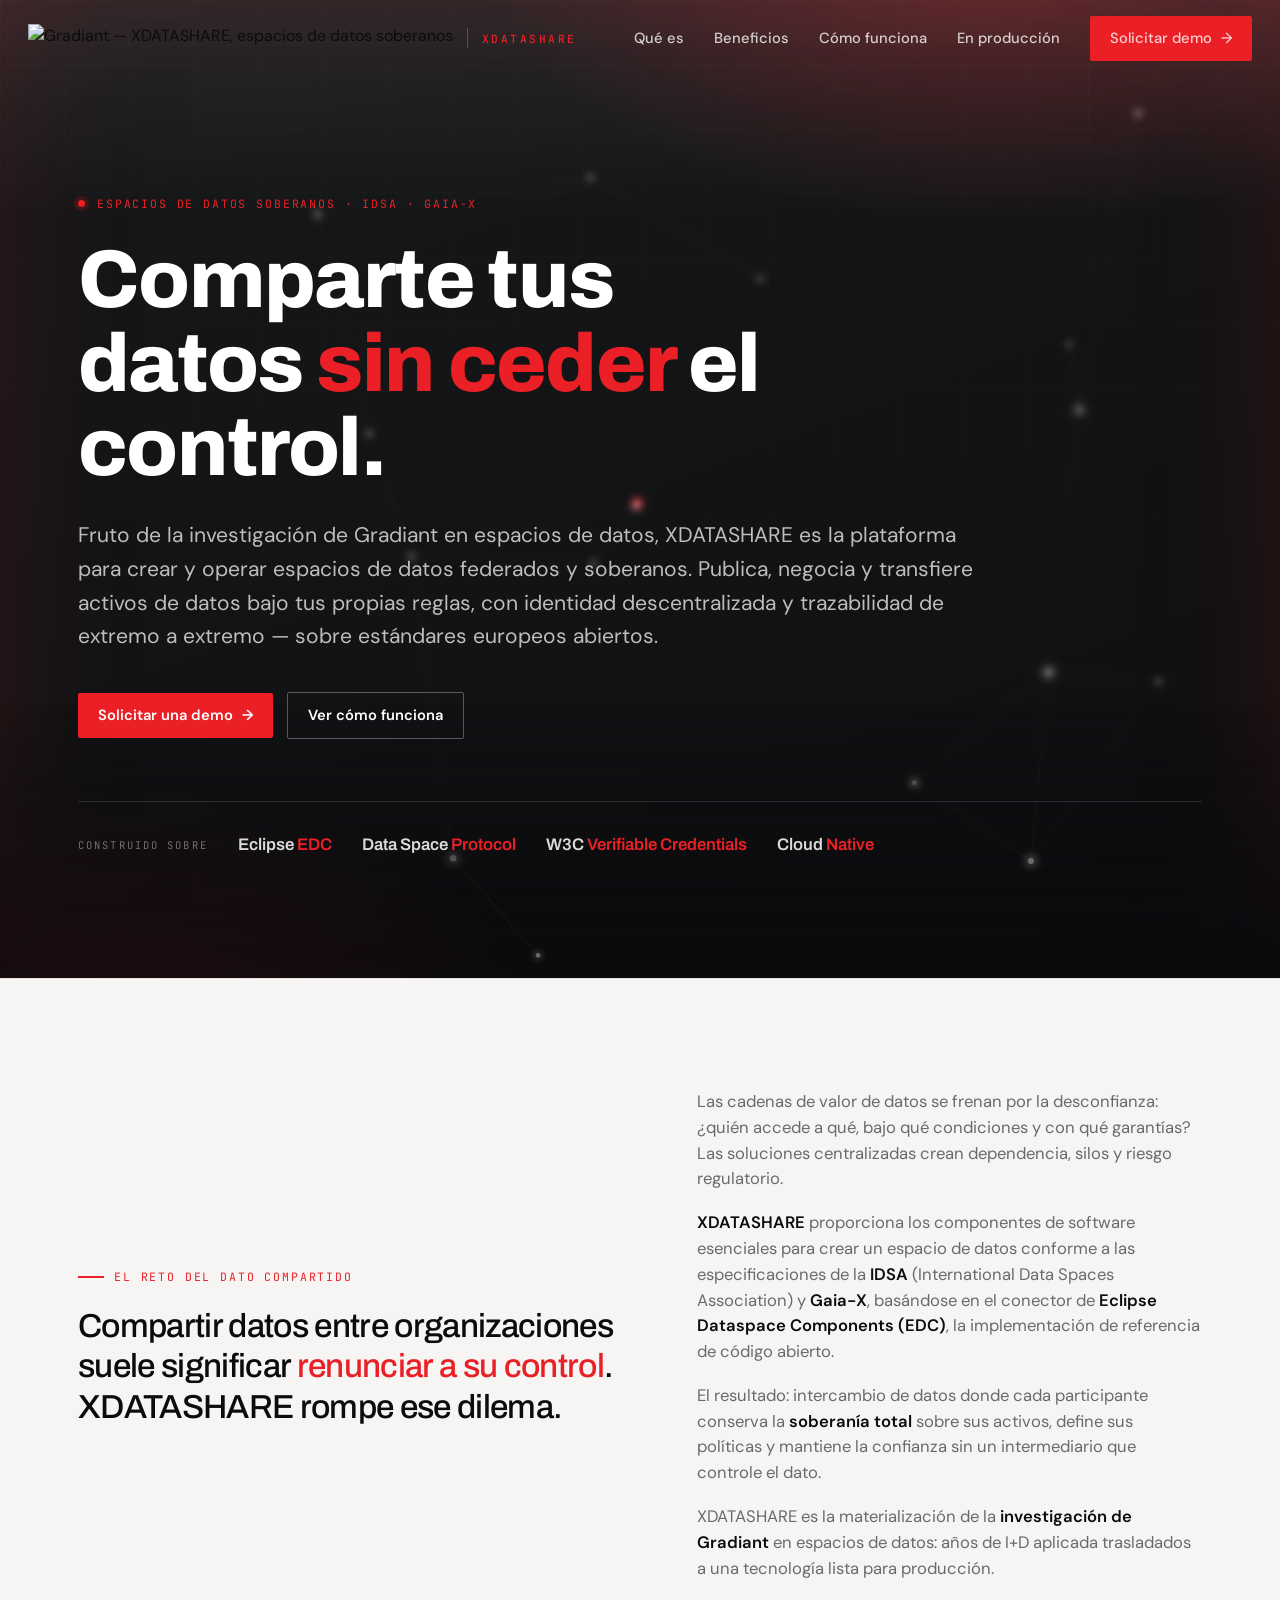
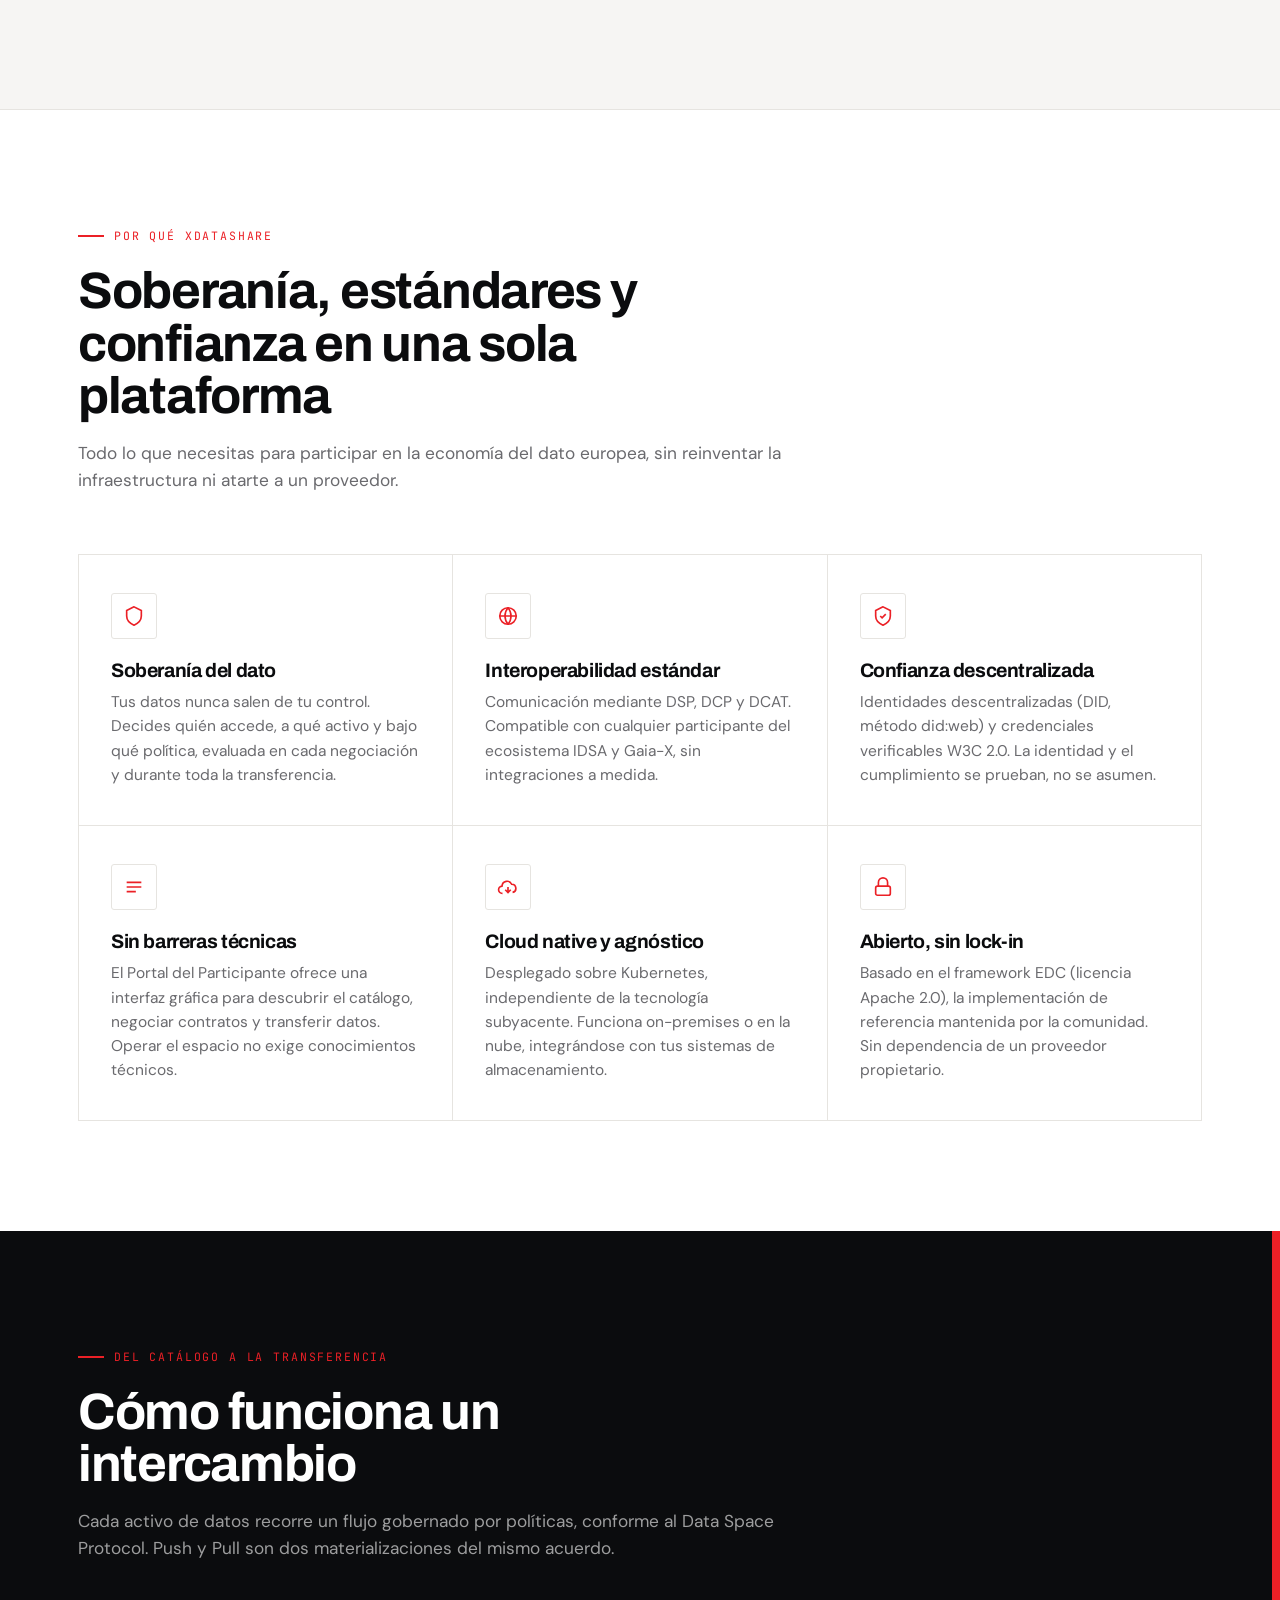
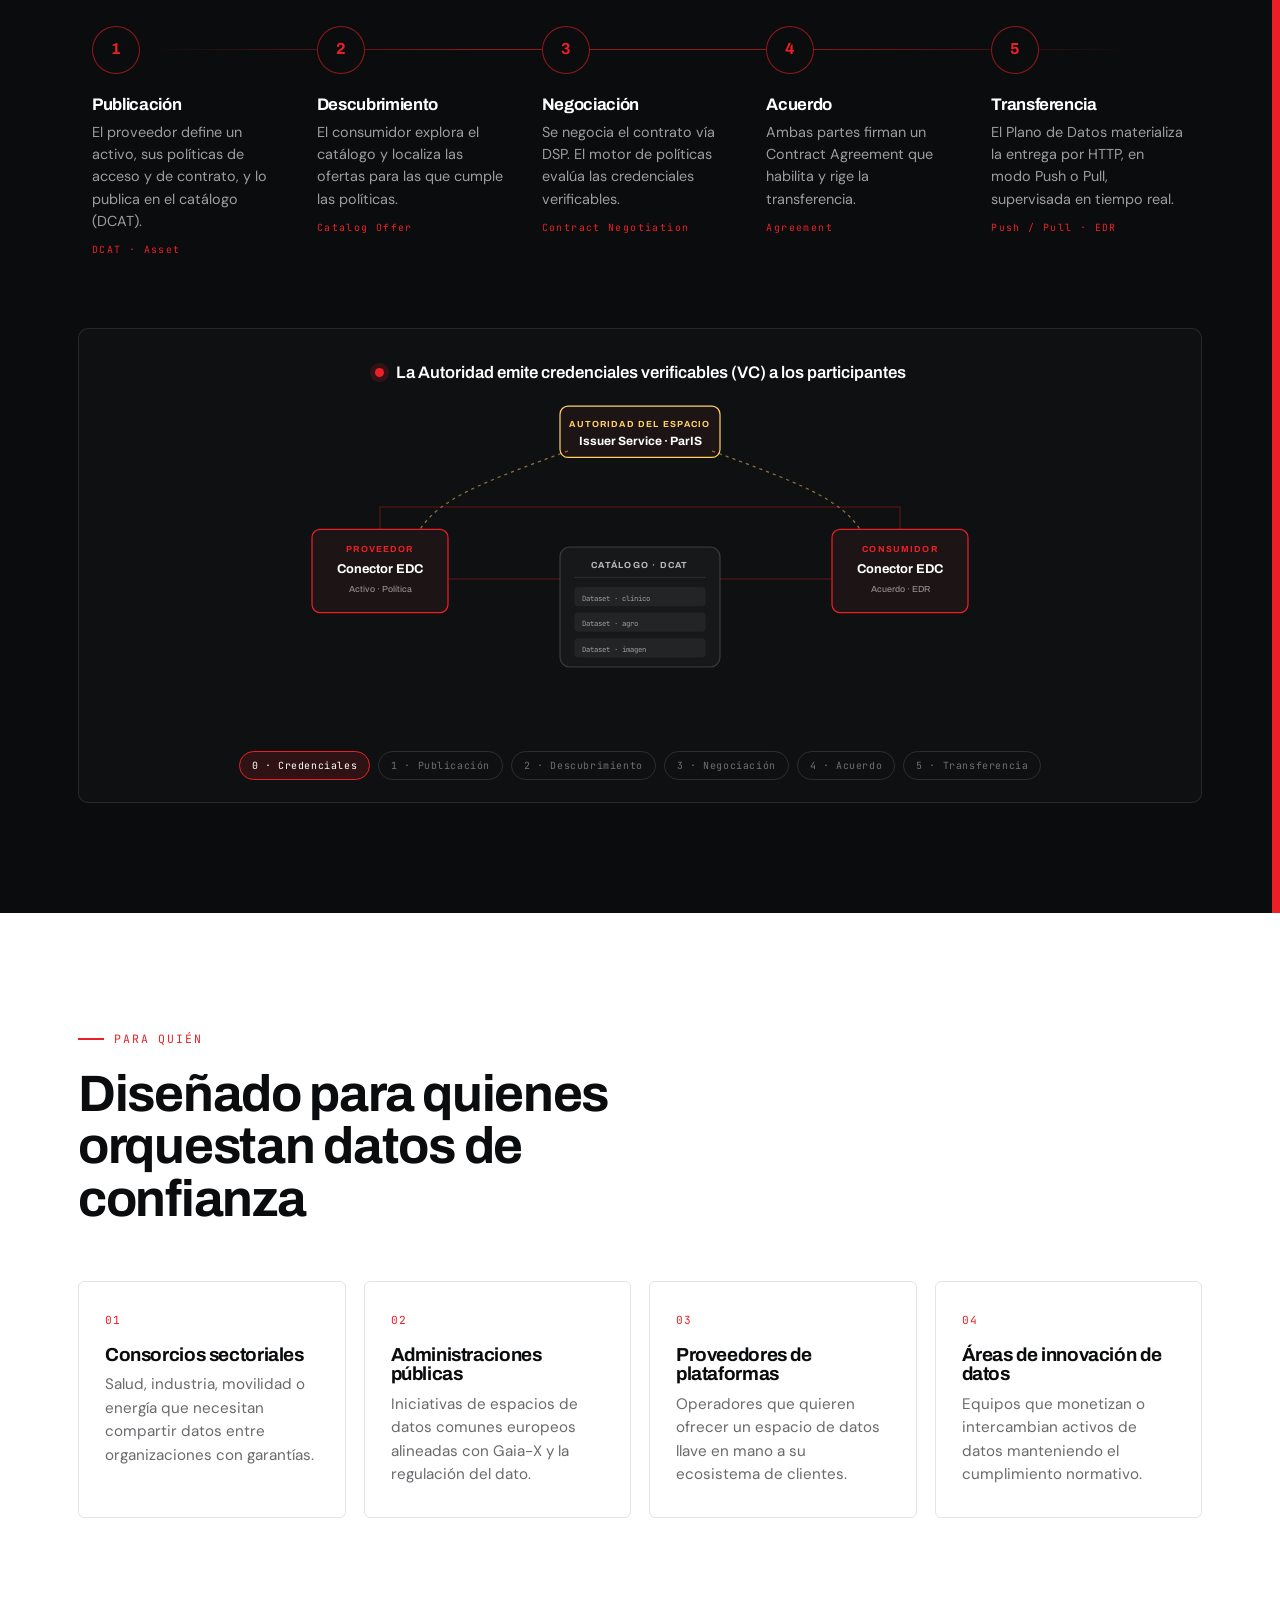
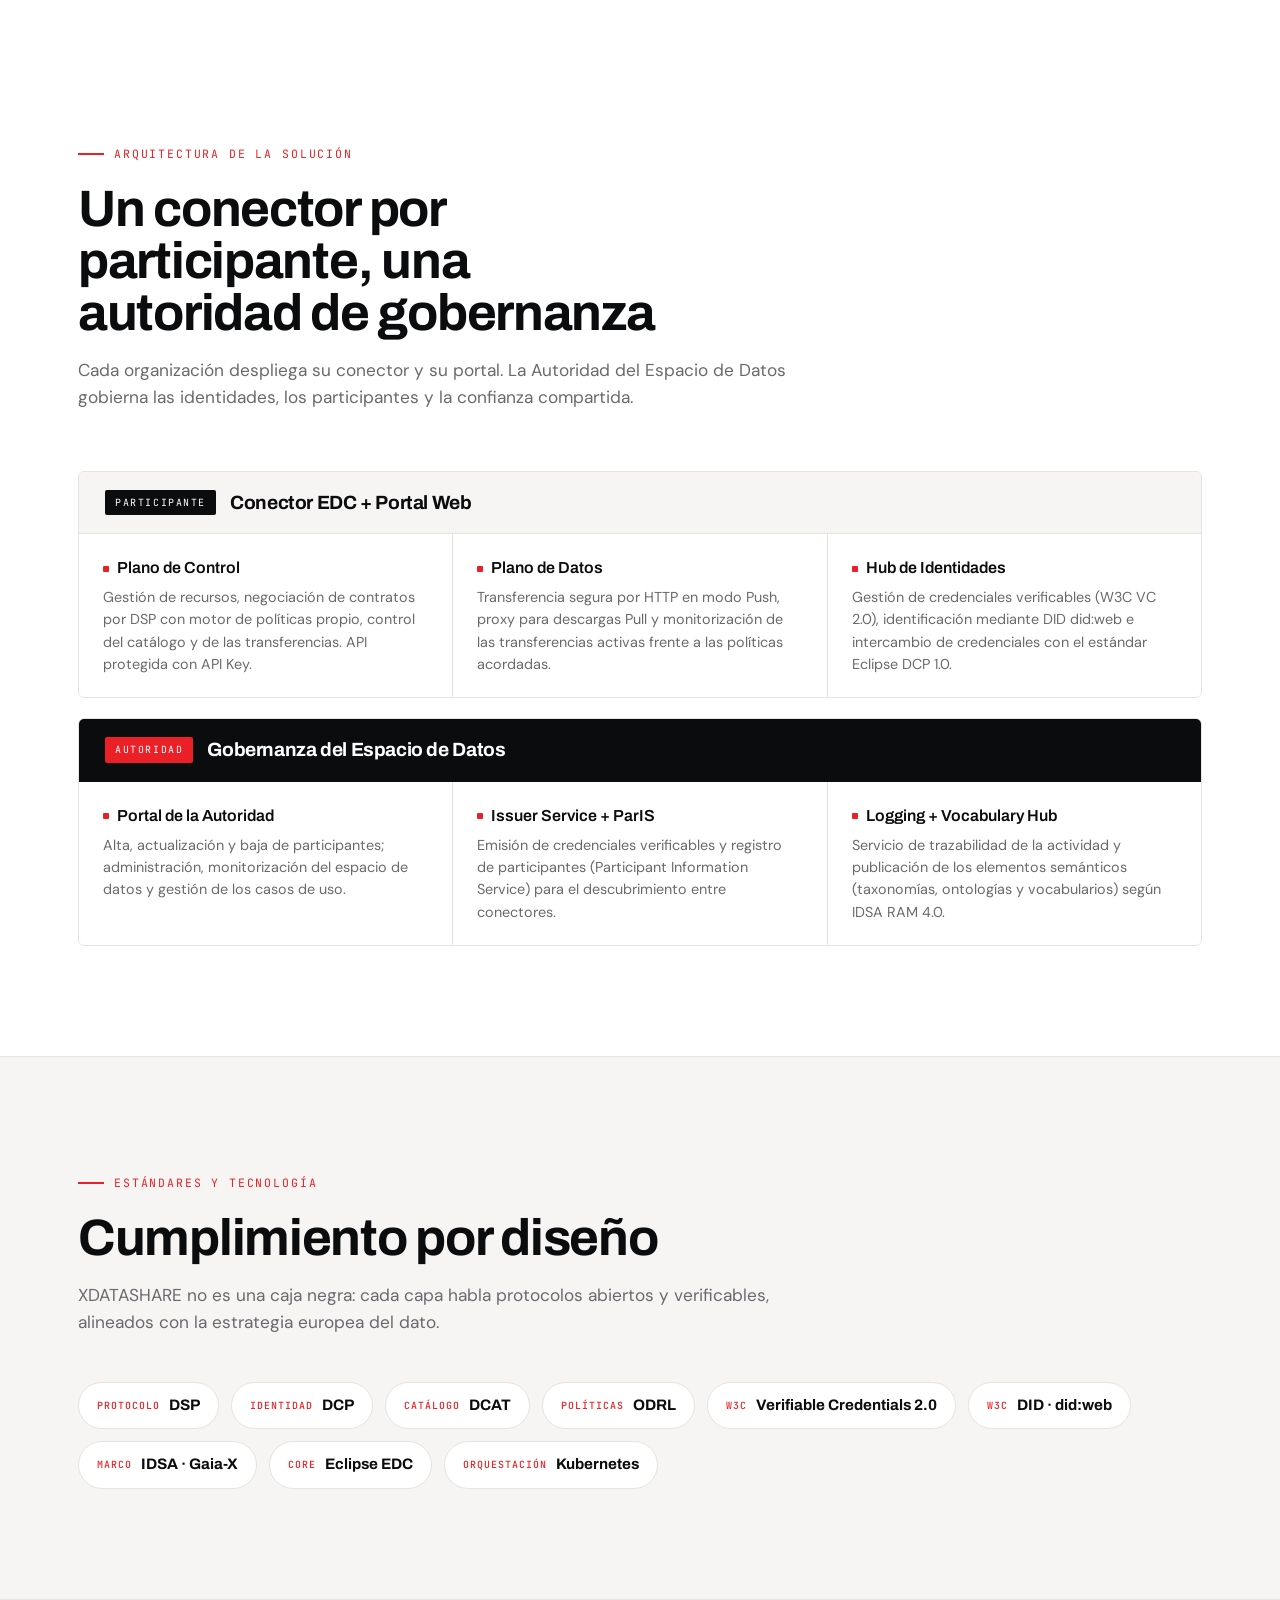
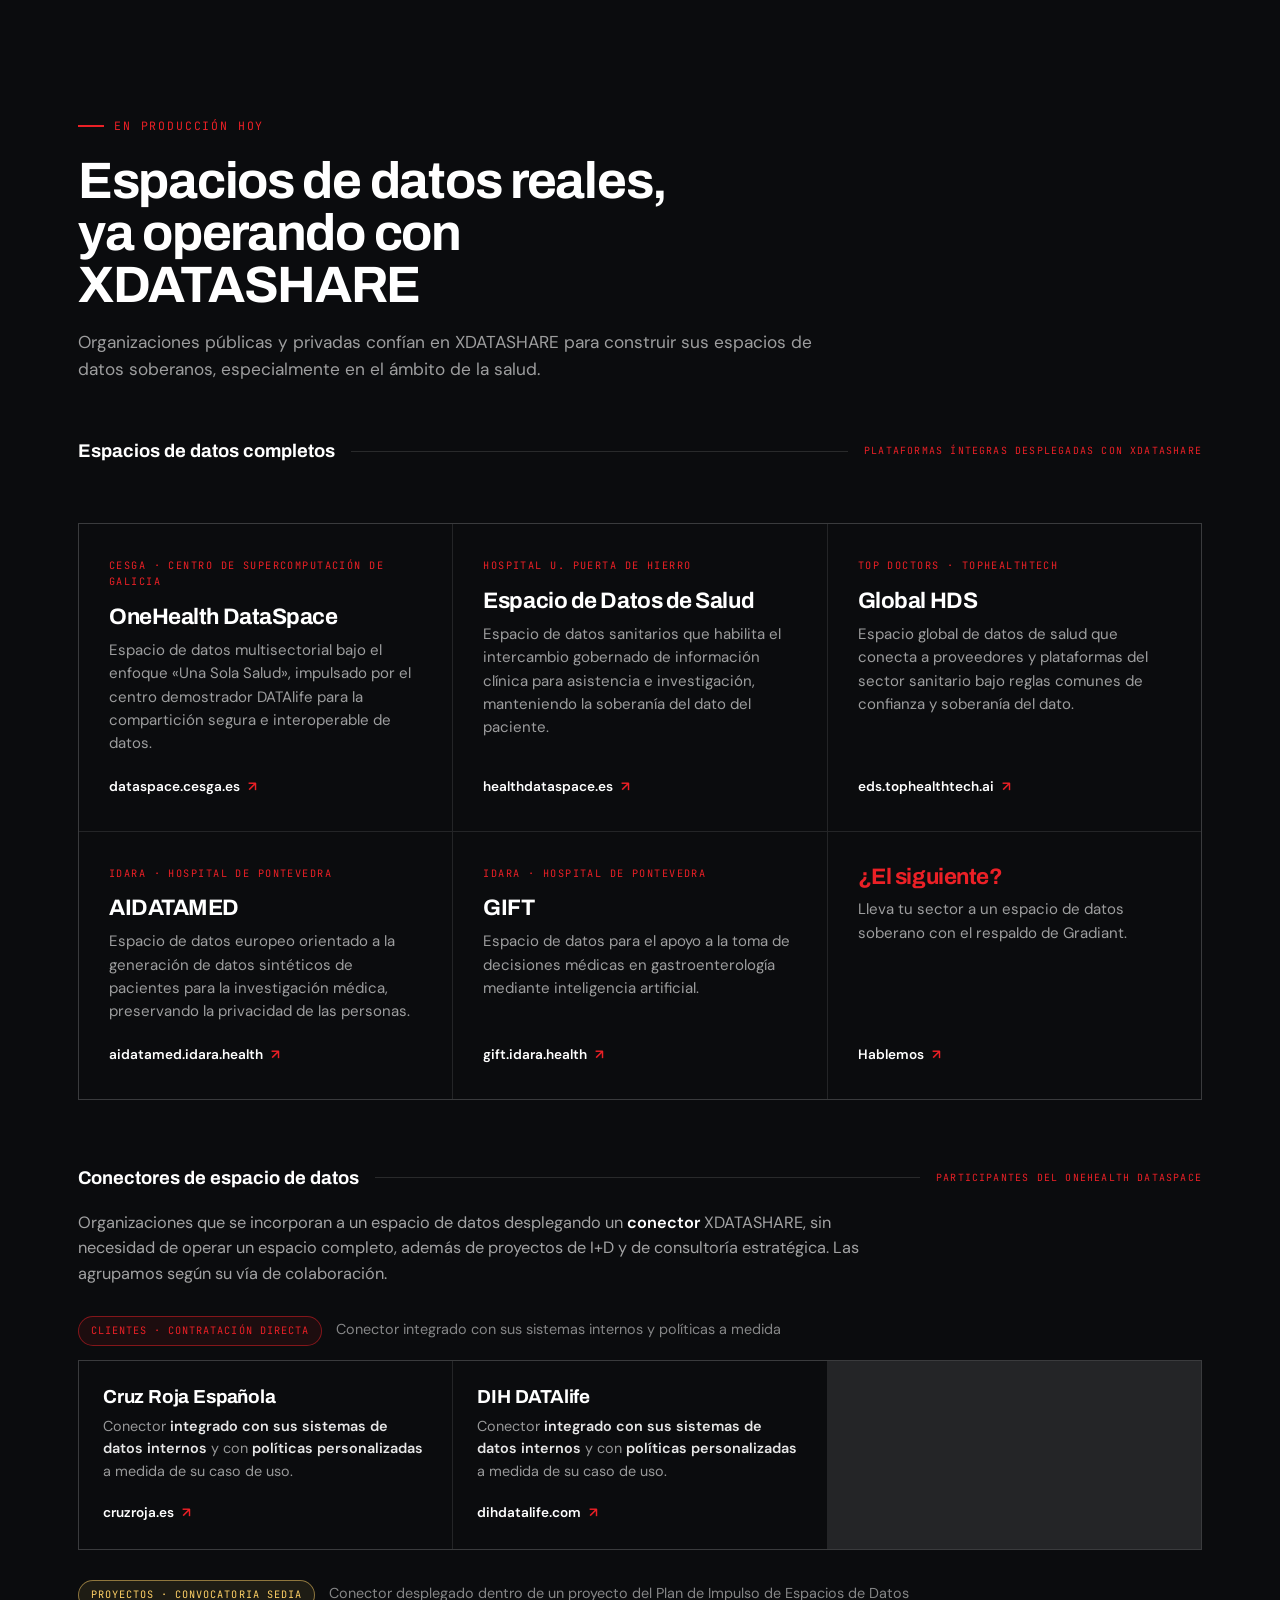
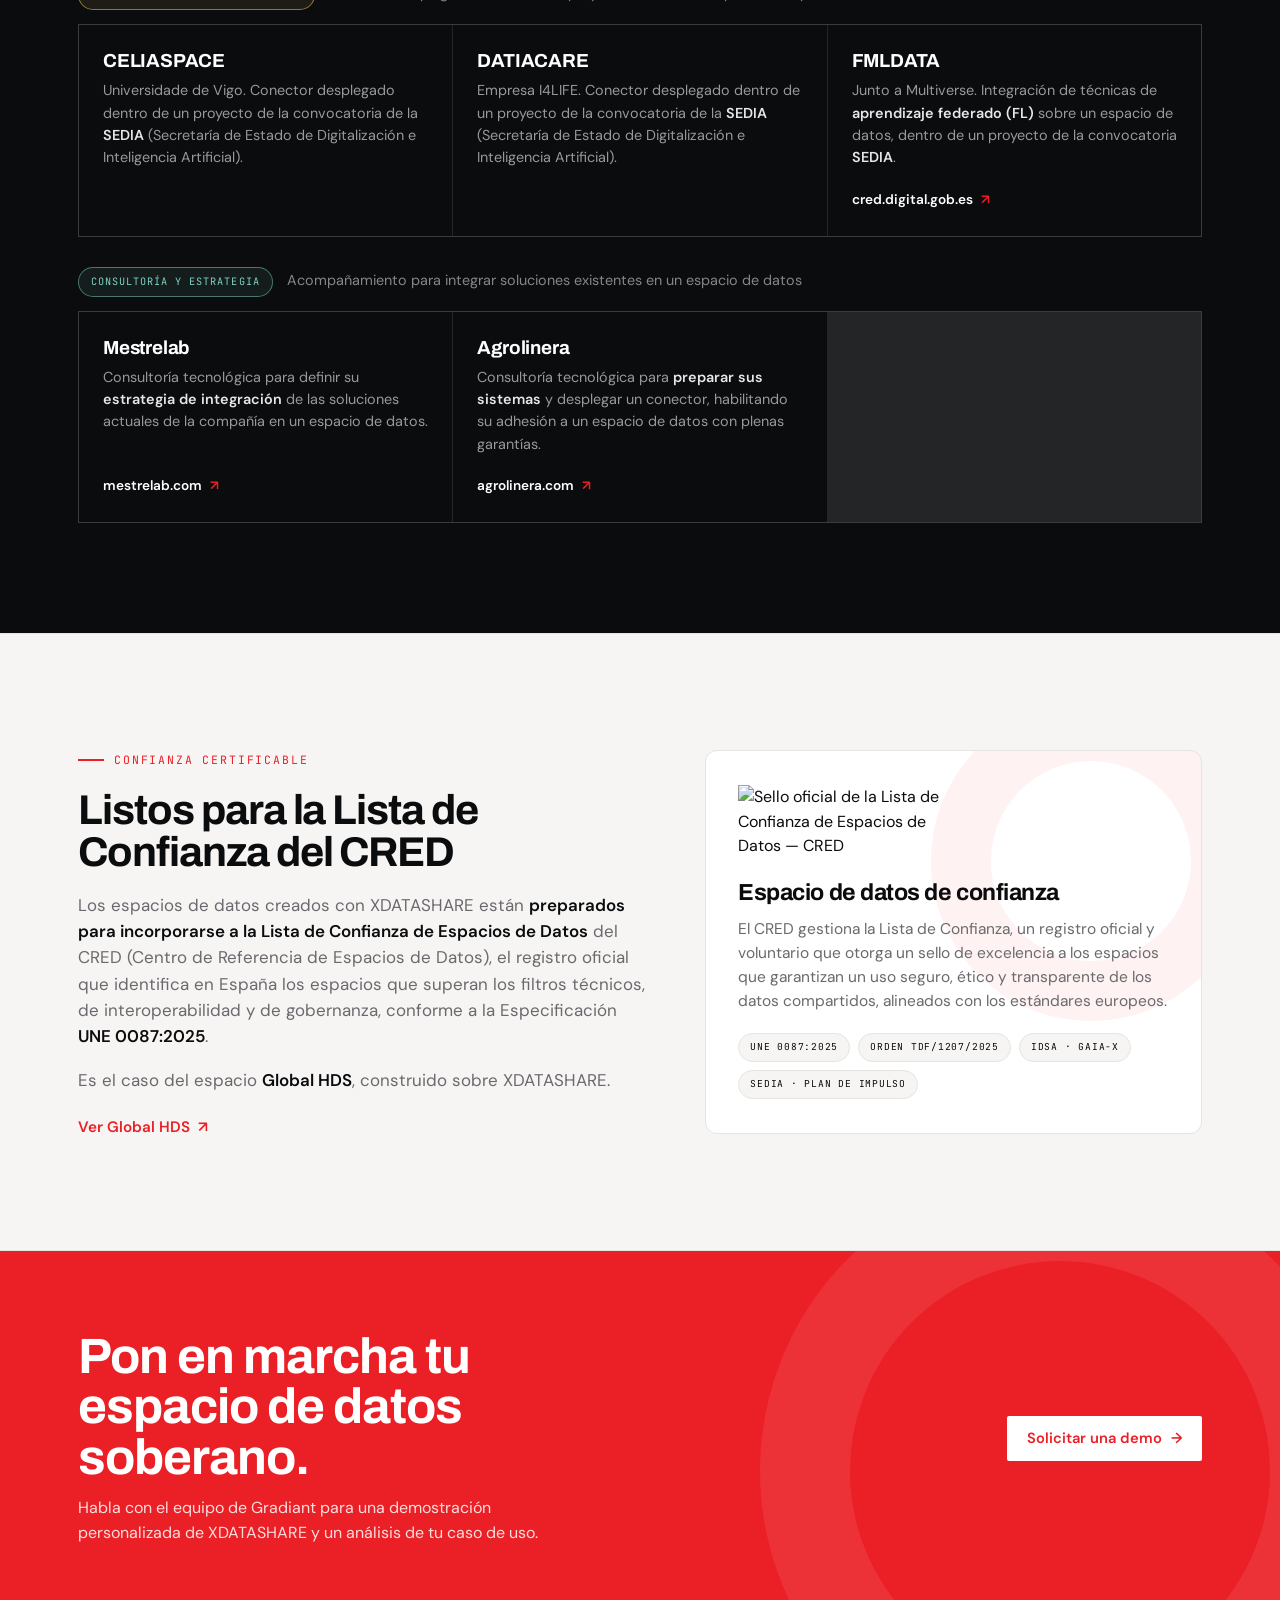
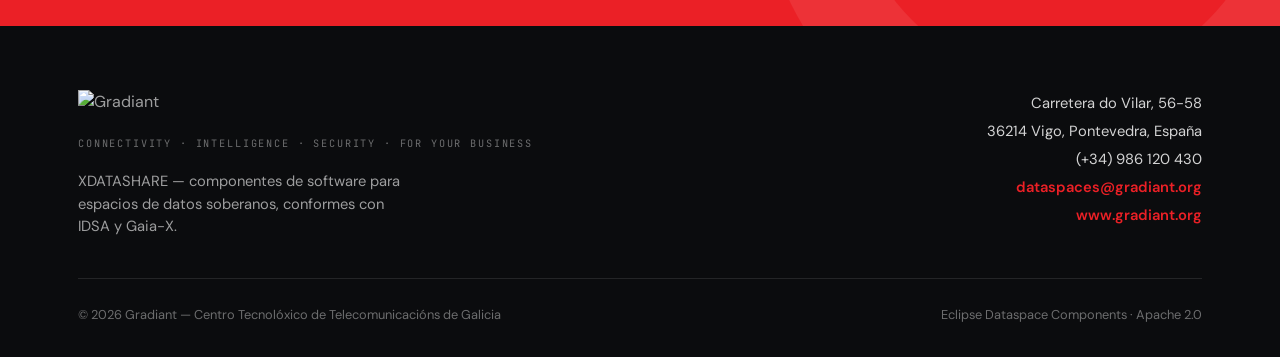
==== commit 8a304821: "separacion de codigo en html css y js" ====
--- a/index.html
+++ b/index.html
@@ -77,401 +77,7 @@
 <link rel="preconnect" href="https://fonts.googleapis.com">
 <link rel="preconnect" href="https://fonts.gstatic.com" crossorigin>
 <link href="https://fonts.googleapis.com/css2?family=Archivo:wght@400;500;600;700;800&family=DM+Sans:ital,opsz,wght@0,9..40,400;0,9..40,500;0,9..40,600;0,9..40,700;1,9..40,400&family=JetBrains+Mono:wght@400;500&display=swap" rel="stylesheet">
-<style>
-  :root{
-    --red:#EB2026;
-    --red-deep:#C2151A;
-    --ink:#0B0C0E;
-    --ink-soft:#14161A;
-    --paper:#FFFFFF;
-    --paper-warm:#F6F5F3;
-    --line:#E6E4E0;
-    --muted:#6A6A6E;
-    --muted-light:#9A9A9F;
-    --maxw:1180px;
-    --ease:cubic-bezier(.2,.7,.2,1);
-  }
-  *{margin:0;padding:0;box-sizing:border-box}
-  html{scroll-behavior:smooth}
-  body{
-    font-family:'DM Sans',sans-serif;
-    background:var(--paper);
-    color:var(--ink);
-    line-height:1.55;
-    -webkit-font-smoothing:antialiased;
-    overflow-x:hidden;
-  }
-  h1,h2,h3,h4{font-family:'Archivo',sans-serif;line-height:1.02;letter-spacing:-.02em;font-weight:700}
-  a{color:inherit;text-decoration:none}
-  .wrap{max-width:var(--maxw);margin:0 auto;padding:0 28px}
-  .mono{font-family:'JetBrains Mono',monospace;font-size:.72rem;letter-spacing:.16em;text-transform:uppercase}
-  .sr-only{position:absolute;width:1px;height:1px;padding:0;margin:-1px;overflow:hidden;clip:rect(0,0,0,0);white-space:nowrap;border:0}
-
-  /* ---------- Nav (dark) ---------- */
-  nav{
-    position:fixed;top:0;left:0;right:0;z-index:100;
-    display:flex;align-items:center;justify-content:space-between;
-    padding:16px 28px;
-    background:transparent;
-    border-bottom:1px solid transparent;
-    transition:background .4s var(--ease),padding .4s var(--ease),box-shadow .4s var(--ease),border-color .4s var(--ease);
-  }
-  nav.scrolled{background:rgba(11,12,14,.9);backdrop-filter:blur(14px);padding:11px 28px;border-bottom:1px solid rgba(255,255,255,.08);box-shadow:0 12px 34px -24px rgba(0,0,0,.8)}
-  .brand{display:flex;align-items:center;gap:14px}
-  .brand img{height:28px;width:auto;display:block}
-  .brand .sep{width:1px;height:20px;background:rgba(255,255,255,.22)}
-  .brand .prod{font-family:'JetBrains Mono';font-size:.7rem;letter-spacing:.22em;color:var(--red);font-weight:500;padding-top:2px}
-  .navlinks{display:flex;align-items:center;gap:30px}
-  .navlinks a{color:rgba(255,255,255,.78);font-size:.92rem;font-weight:500;transition:color .25s}
-  .navlinks a:hover{color:#fff}
-  .btn{
-    display:inline-flex;align-items:center;gap:9px;
-    background:var(--red);color:#fff;font-weight:600;font-size:.92rem;
-    padding:11px 20px;border-radius:2px;border:none;cursor:pointer;
-    transition:transform .25s var(--ease),background .25s;white-space:nowrap;
-  }
-  .btn:hover{background:var(--red-deep);transform:translateY(-2px)}
-  .btn.ghost{background:transparent;border:1px solid rgba(255,255,255,.3);color:#fff}
-  .btn.ghost:hover{background:rgba(255,255,255,.07);border-color:rgba(255,255,255,.55)}
-  .btn .arr{transition:transform .25s var(--ease)}
-  .btn:hover .arr{transform:translateX(4px)}
-  @media(max-width:880px){.navlinks a{display:none}}
-
-  /* ---------- Hero ---------- */
-  .hero{
-    position:relative;background:var(--ink);color:#fff;
-    padding:190px 0 120px;overflow:hidden;
-  }
-  .hero-canvas{position:absolute;inset:0;width:100%;height:100%;z-index:0;pointer-events:none}
-  .hero::before{
-    content:"";position:absolute;inset:0;z-index:1;
-    background:
-      radial-gradient(900px 540px at 78% -10%,rgba(235,32,38,.30),transparent 60%),
-      radial-gradient(700px 500px at 10% 110%,rgba(235,32,38,.10),transparent 60%);
-    pointer-events:none;
-  }
-  .hero::after{
-    content:"";position:absolute;inset:0;z-index:1;opacity:.5;pointer-events:none;
-    background-image:linear-gradient(rgba(255,255,255,.035) 1px,transparent 1px),linear-gradient(90deg,rgba(255,255,255,.035) 1px,transparent 1px);
-    background-size:64px 64px;
-    mask-image:linear-gradient(to bottom,#000 0%,transparent 75%);
-  }
-  .hero .wrap{position:relative;z-index:2}
-  /* full-width frosted-glass screen over the whole hero */
-  .hero-glass{
-    position:absolute;inset:0;z-index:1;pointer-events:none;
-    backdrop-filter:blur(3.5px) saturate(115%);-webkit-backdrop-filter:blur(3.5px) saturate(115%);
-    background:linear-gradient(160deg,rgba(255,255,255,.05),rgba(255,255,255,.015));
-    -webkit-mask-image:linear-gradient(to bottom,#000 0%,#000 72%,transparent 100%);
-            mask-image:linear-gradient(to bottom,#000 0%,#000 72%,transparent 100%);
-  }
-  /* top sheen + faint brand edge glow across the glass */
-  .hero-glass::before{
-    content:"";position:absolute;inset:0;
-    background:linear-gradient(180deg,rgba(255,255,255,.07),transparent 22%);
-  }
-  .hero-glass::after{
-    content:"";position:absolute;inset:0;
-    box-shadow:inset 0 0 220px -120px rgba(235,32,38,.55);
-  }
-  @media(max-width:640px){.hero-glass{backdrop-filter:blur(2.5px);-webkit-backdrop-filter:blur(2.5px)}}
-  .eyebrow{display:inline-flex;align-items:center;gap:12px;color:var(--red);margin-bottom:26px}
-  .eyebrow .dot{width:7px;height:7px;background:var(--red);border-radius:50%;box-shadow:0 0 0 4px rgba(235,32,38,.18)}
-  .hero h1{font-size:clamp(2.7rem,6.4vw,5.3rem);font-weight:800;max-width:15ch}
-  .hero h1 em{font-style:normal;color:var(--red)}
-  .hero p.lead{
-    font-size:clamp(1.05rem,1.7vw,1.32rem);color:rgba(255,255,255,.72);
-    max-width:60ch;margin:30px 0 38px;font-weight:400;line-height:1.6;
-  }
-  .hero .cta-row{display:flex;gap:14px;flex-wrap:wrap;align-items:center}
-  .std-strip{
-    display:flex;gap:30px;flex-wrap:wrap;align-items:center;
-    margin-top:62px;padding-top:30px;border-top:1px solid rgba(255,255,255,.12);
-  }
-  .std-strip .lbl{font-family:'JetBrains Mono';font-size:.66rem;letter-spacing:.2em;color:rgba(255,255,255,.4);text-transform:uppercase}
-  .std-strip .item{font-family:'Archivo';font-weight:600;font-size:1.05rem;color:rgba(255,255,255,.85)}
-  .std-strip .item span{color:var(--red)}
-
-  /* reveal anim */
-  .rv{opacity:0;transform:translateY(26px);transition:opacity .8s var(--ease),transform .8s var(--ease)}
-  .rv.in{opacity:1;transform:none}
-  .hero .rv{transition-delay:var(--d,0s)}
-
-  /* ---------- Section base ---------- */
-  section{position:relative}
-  .pad{padding:110px 0}
-  .sec-tag{display:inline-flex;align-items:center;gap:10px;color:var(--red);margin-bottom:20px}
-  .sec-tag .bar{width:26px;height:2px;background:var(--red)}
-  .sec-head{font-size:clamp(2rem,4vw,3.2rem);font-weight:700;max-width:20ch;letter-spacing:-.025em}
-  .sec-sub{color:var(--muted);font-size:1.08rem;max-width:62ch;margin-top:18px}
-
-  /* ---------- Problem ---------- */
-  .problem{background:var(--paper-warm);border-top:1px solid var(--line);border-bottom:1px solid var(--line)}
-  .problem .grid{display:grid;grid-template-columns:1.1fr 1fr;gap:64px;align-items:center}
-  .problem blockquote{
-    font-family:'Archivo';font-weight:500;font-size:clamp(1.5rem,2.6vw,2.2rem);
-    line-height:1.22;letter-spacing:-.02em;
-  }
-  .problem blockquote .hl{color:var(--red)}
-  .problem .right p{color:var(--muted);margin-bottom:18px;font-size:1.04rem}
-  .problem .right p strong{color:var(--ink);font-weight:600}
-  @media(max-width:840px){.problem .grid{grid-template-columns:1fr;gap:36px}}
-
-  /* ---------- Benefits ---------- */
-  .ben-grid{display:grid;grid-template-columns:repeat(3,1fr);gap:1px;background:var(--line);margin-top:60px;border:1px solid var(--line)}
-  .ben{background:var(--paper);padding:38px 32px;transition:background .3s}
-  .ben:hover{background:var(--paper-warm)}
-  .ben .ic{width:46px;height:46px;display:flex;align-items:center;justify-content:center;border:1px solid var(--line);border-radius:3px;margin-bottom:22px;color:var(--red)}
-  .ben:hover .ic{background:var(--red);color:#fff;border-color:var(--red)}
-  .ben h3{font-size:1.22rem;margin-bottom:10px}
-  .ben p{color:var(--muted);font-size:.97rem}
-  @media(max-width:840px){.ben-grid{grid-template-columns:1fr 1fr}}
-  @media(max-width:560px){.ben-grid{grid-template-columns:1fr}}
-
-  /* ---------- Flow ---------- */
-  .flow{background:var(--ink);color:#fff;overflow:hidden}
-  .flow::after{content:"";position:absolute;top:0;bottom:0;right:0;width:8px;background:var(--red)}
-  .flow .sec-sub{color:rgba(255,255,255,.6)}
-  .steps{display:grid;grid-template-columns:repeat(5,1fr);gap:0;margin-top:64px;position:relative}
-  .steps::before{content:"";position:absolute;top:23px;left:6%;right:6%;height:1px;background:linear-gradient(90deg,transparent,rgba(235,32,38,.6),rgba(235,32,38,.6),transparent)}
-  .step{position:relative;padding:0 14px}
-  .step .num{
-    width:48px;height:48px;border-radius:50%;background:var(--ink);border:1px solid rgba(235,32,38,.6);
-    display:flex;align-items:center;justify-content:center;font-family:'Archivo';font-weight:700;
-    color:var(--red);position:relative;z-index:2;margin-bottom:22px;
-  }
-  .step h4{font-size:1.05rem;margin-bottom:8px}
-  .step p{color:rgba(255,255,255,.6);font-size:.9rem}
-  .step .tag{font-family:'JetBrains Mono';font-size:.62rem;letter-spacing:.14em;color:var(--red);margin-top:10px;display:block}
-  @media(max-width:900px){.steps{grid-template-columns:1fr 1fr;gap:36px 24px}.steps::before{display:none}}
-  @media(max-width:520px){.steps{grid-template-columns:1fr}}
-
-  /* ---------- Architecture ---------- */
-  .arch .layers{margin-top:60px;display:grid;gap:20px}
-  .arch-band{border:1px solid var(--line);border-radius:6px;overflow:hidden}
-  .arch-band .head{display:flex;align-items:center;gap:14px;padding:18px 26px;background:var(--paper-warm);border-bottom:1px solid var(--line)}
-  .arch-band .head .pill{font-family:'JetBrains Mono';font-size:.62rem;letter-spacing:.16em;padding:5px 10px;border-radius:2px;background:var(--ink);color:#fff;text-transform:uppercase}
-  .arch-band .head h3{font-size:1.2rem}
-  .arch-band .body{display:grid;grid-template-columns:repeat(3,1fr);gap:1px;background:var(--line)}
-  .cell{background:var(--paper);padding:22px 24px}
-  .cell .ct{font-weight:600;font-family:'Archivo';margin-bottom:5px;display:flex;align-items:center;gap:8px}
-  .cell .ct::before{content:"";width:6px;height:6px;background:var(--red);border-radius:1px;flex:none}
-  .cell p{color:var(--muted);font-size:.9rem}
-  .arch-band.authority .head{background:var(--ink);border-color:var(--ink)}
-  .arch-band.authority .head h3{color:#fff}
-  .arch-band.authority .head .pill{background:var(--red)}
-  @media(max-width:760px){.arch-band .body{grid-template-columns:1fr}}
-
-  /* ---------- Standards ---------- */
-  .standards{background:var(--paper-warm);border-top:1px solid var(--line);border-bottom:1px solid var(--line)}
-  .std-cloud{display:flex;flex-wrap:wrap;gap:12px;margin-top:46px}
-  .chip{
-    display:inline-flex;align-items:center;gap:9px;background:var(--paper);border:1px solid var(--line);
-    padding:11px 18px;border-radius:40px;font-weight:500;font-size:.95rem;transition:transform .25s var(--ease),border-color .25s;
-  }
-  .chip:hover{transform:translateY(-3px);border-color:var(--red)}
-  .chip .k{font-family:'JetBrains Mono';font-size:.62rem;letter-spacing:.1em;color:var(--red);text-transform:uppercase}
-  .chip b{font-weight:700;font-family:'Archivo'}
-
-  /* ---------- Deployments ---------- */
-  .deploy{background:var(--ink);color:#fff;overflow:hidden}
-  .deploy .sec-sub{color:rgba(255,255,255,.6)}
-  .deploy-grid{display:grid;grid-template-columns:repeat(3,1fr);gap:1px;background:rgba(255,255,255,.1);margin-top:58px;border:1px solid rgba(255,255,255,.1)}
-  .dep{
-    background:var(--ink);padding:34px 30px;position:relative;display:flex;flex-direction:column;
-    transition:background .3s;min-height:230px;
-  }
-  .dep:hover{background:var(--ink-soft)}
-  .dep .org{font-family:'JetBrains Mono';font-size:.64rem;letter-spacing:.14em;color:var(--red);text-transform:uppercase;margin-bottom:16px}
-  .dep h3{font-size:1.4rem;color:#fff;margin-bottom:10px;letter-spacing:-.02em}
-  .dep p{color:rgba(255,255,255,.6);font-size:.94rem;flex:1}
-  .dep .link{display:inline-flex;align-items:center;gap:8px;margin-top:20px;color:#fff;font-size:.85rem;font-weight:600;transition:gap .25s var(--ease)}
-  .dep .link span{color:var(--red);transition:transform .25s var(--ease)}
-  .dep:hover .link span{transform:translate(3px,-3px)}
-  .dep .link.muted{color:rgba(255,255,255,.45);cursor:default}
-  @media(max-width:880px){.deploy-grid{grid-template-columns:1fr 1fr}}
-  @media(max-width:560px){.deploy-grid{grid-template-columns:1fr}}
-
-  /* deployment subsection tags */
-  .deploy-subtag{display:flex;align-items:center;gap:16px;margin-top:54px;flex-wrap:wrap}
-  .deploy-subtag .badge{font-family:'Archivo';font-weight:700;font-size:1.15rem;color:#fff;white-space:nowrap}
-  .deploy-subtag .dst-line{flex:1;height:1px;background:rgba(255,255,255,.12);min-width:30px}
-  .deploy-subtag .dst-note{font-family:'JetBrains Mono';font-size:.62rem;letter-spacing:.12em;text-transform:uppercase;color:var(--red);white-space:nowrap}
-  .sedia-intro{color:rgba(255,255,255,.62);font-size:1.02rem;max-width:74ch;margin-top:18px}
-  .sedia-intro strong{color:#fff;font-weight:600}
-
-  /* Connector cards (grouped) */
-  .conn-group{margin-top:30px}
-  .cg-head{display:flex;align-items:baseline;gap:14px;flex-wrap:wrap;margin-bottom:14px}
-  .cg-tag{font-family:'JetBrains Mono';font-size:.64rem;letter-spacing:.1em;text-transform:uppercase;padding:6px 12px;border-radius:30px;border:1px solid}
-  .cg-tag.mode-client{color:var(--red);border-color:rgba(235,32,38,.5);background:rgba(235,32,38,.08)}
-  .cg-tag.mode-sedia{color:#ffd166;border-color:rgba(255,209,102,.5);background:rgba(255,209,102,.08)}
-  .cg-tag.mode-consult{color:#7fd1c4;border-color:rgba(127,209,196,.5);background:rgba(127,209,196,.08)}
-  .cg-desc{font-size:.9rem;color:rgba(255,255,255,.5)}
-  .conn-grid{display:grid;gap:1px;background:rgba(255,255,255,.1);border:1px solid rgba(255,255,255,.1)}
-  .conn-grid.cols-3{grid-template-columns:repeat(3,1fr)}
-  .conn-grid.cols-2{grid-template-columns:repeat(2,1fr)}
-  .conn{background:var(--ink);padding:26px 24px;display:flex;flex-direction:column;min-height:150px;transition:background .3s}
-  .conn:hover{background:var(--ink-soft)}
-  .conn h4{font-size:1.18rem;color:#fff;margin-bottom:9px;letter-spacing:-.01em}
-  .conn p{color:rgba(255,255,255,.58);font-size:.9rem;flex:1}
-  .conn p strong{color:rgba(255,255,255,.9);font-weight:600}
-  .conn .link{display:inline-flex;align-items:center;gap:8px;margin-top:20px;color:#fff;font-size:.85rem;font-weight:600;transition:gap .25s var(--ease)}
-  .conn .link span{color:var(--red);transition:transform .25s var(--ease)}
-  .conn .link:hover{gap:12px}
-  .conn .link:hover span{transform:translate(3px,-3px)}
-  @media(max-width:820px){.conn-grid.cols-3{grid-template-columns:1fr 1fr}}
-  @media(max-width:520px){.conn-grid.cols-3,.conn-grid.cols-2{grid-template-columns:1fr}}
-
-  /* ---------- CRED trust band ---------- */
-  .cred-band{background:var(--paper-warm);border-top:1px solid var(--line);border-bottom:1px solid var(--line)}
-  .cred-band .wrap{display:grid;grid-template-columns:1.15fr 1fr;gap:56px;align-items:center}
-  .cred-seal{position:relative;border:1px solid var(--line);border-radius:12px;background:var(--paper);padding:34px 32px;overflow:hidden}
-  .cred-seal::before{content:"";position:absolute;right:-50px;top:-50px;width:200px;height:200px;border:60px solid rgba(235,32,38,.06);border-radius:50%}
-  .cred-seal .stamp{display:inline-flex;align-items:center;gap:10px;font-family:'JetBrains Mono';font-size:.62rem;letter-spacing:.14em;text-transform:uppercase;color:var(--red);border:1px solid rgba(235,32,38,.4);padding:7px 14px;border-radius:30px;margin-bottom:22px}
-  .cred-seal .stamp svg{width:15px;height:15px}
-  .cred-seal .cred-logo{max-width:230px;width:100%;height:auto;display:block;margin-bottom:22px;position:relative}
-  .cred-seal h3{font-size:1.45rem;margin-bottom:12px;position:relative}
-  .cred-seal p{color:var(--muted);font-size:.97rem;position:relative}
-  .cred-seal .meta{display:flex;flex-wrap:wrap;gap:8px;margin-top:20px;position:relative}
-  .cred-seal .meta span{font-family:'JetBrains Mono';font-size:.6rem;letter-spacing:.08em;text-transform:uppercase;color:var(--ink);background:var(--paper-warm);border:1px solid var(--line);padding:6px 11px;border-radius:20px}
-  .cred-band .pitch h2{font-size:clamp(1.8rem,3.4vw,2.6rem);letter-spacing:-.025em}
-  .cred-band .pitch p{color:var(--muted);font-size:1.06rem;margin-top:18px}
-  .cred-band .pitch p strong{color:var(--ink);font-weight:600}
-  .cred-band .pitch .ex-link{display:inline-flex;align-items:center;gap:8px;margin-top:22px;color:var(--red);font-weight:600;font-size:.95rem;transition:gap .25s var(--ease)}
-  .cred-band .pitch .ex-link:hover{gap:13px}
-  @media(max-width:840px){.cred-band .wrap{grid-template-columns:1fr;gap:34px}}
-
-  /* ---------- Audience ---------- */
-  .aud-grid{display:grid;grid-template-columns:repeat(4,1fr);gap:18px;margin-top:56px}
-  .aud{border:1px solid var(--line);border-radius:6px;padding:30px 26px;transition:transform .3s var(--ease),box-shadow .3s}
-  .aud:hover{transform:translateY(-6px);box-shadow:0 24px 50px -28px rgba(0,0,0,.25)}
-  .aud .n{font-family:'JetBrains Mono';font-size:.7rem;color:var(--red);letter-spacing:.12em;margin-bottom:16px}
-  .aud h4{font-size:1.18rem;margin-bottom:9px}
-  .aud p{color:var(--muted);font-size:.95rem}
-  @media(max-width:900px){.aud-grid{grid-template-columns:1fr 1fr}}
-  @media(max-width:520px){.aud-grid{grid-template-columns:1fr}}
-
-  /* ---------- CTA band ---------- */
-  .cta{background:var(--red);color:#fff;position:relative;overflow:hidden}
-  .cta::after{content:"";position:absolute;right:-80px;top:-80px;width:420px;height:420px;border:90px solid rgba(255,255,255,.08);border-radius:50%}
-  .cta .wrap{position:relative;z-index:2;display:flex;align-items:center;justify-content:space-between;gap:40px;flex-wrap:wrap;padding-top:80px;padding-bottom:80px}
-  .cta h2{font-size:clamp(2rem,4vw,3.1rem);max-width:18ch;color:#fff}
-  .cta p{color:rgba(255,255,255,.85);margin-top:14px;max-width:44ch}
-  .btn.light{background:#fff;color:var(--red)}
-  .btn.light:hover{background:var(--ink);color:#fff}
-
-  /* ---------- Footer (dark) ---------- */
-  footer{background:var(--ink);color:rgba(255,255,255,.6);padding:64px 0 32px}
-  footer .top{display:flex;justify-content:space-between;gap:40px;flex-wrap:wrap;padding-bottom:40px;border-bottom:1px solid rgba(255,255,255,.1)}
-  footer img.flogo{height:34px;width:auto;display:block}
-  footer .tagline{font-family:'JetBrains Mono';font-size:.64rem;letter-spacing:.18em;color:rgba(255,255,255,.4);text-transform:uppercase;margin-top:12px}
-  footer .contact{text-align:right;font-size:.92rem;line-height:1.9;color:rgba(255,255,255,.82)}
-  footer .contact a{color:var(--red);font-weight:600}
-  footer .bot{display:flex;justify-content:space-between;gap:20px;flex-wrap:wrap;margin-top:26px;font-size:.8rem;color:rgba(255,255,255,.4)}
-  @media(max-width:680px){footer .contact{text-align:left}}
-
-  /* ---------- Animated exchange ---------- */
-  .exchange{margin-top:70px;border:1px solid rgba(255,255,255,.1);border-radius:10px;background:rgba(255,255,255,.02);padding:30px 26px 22px}
-  .ex-phase{display:flex;align-items:center;gap:12px;justify-content:center;font-family:'Archivo';font-weight:600;font-size:1.05rem;color:#fff;margin-bottom:8px;min-height:28px;text-align:center}
-  .ex-phase #exLabel{transition:opacity .35s var(--ease)}
-  .ex-dot{width:9px;height:9px;border-radius:50%;background:var(--red);box-shadow:0 0 0 5px rgba(235,32,38,.16);animation:exPulse 1.6s var(--ease) infinite;flex:none}
-  @keyframes exPulse{0%,100%{box-shadow:0 0 0 4px rgba(235,32,38,.18)}50%{box-shadow:0 0 0 9px rgba(235,32,38,.05)}}
-  .ex-svg{width:100%;height:auto;display:block;max-width:720px;margin:0 auto}
-
-  /* nodes */
-  .ex-svg .node rect{fill:var(--ink-soft);stroke:rgba(255,255,255,.16);stroke-width:1.5;transition:stroke .4s,fill .4s}
-  .ex-svg .node.active rect{stroke:var(--red);fill:#1d1416}
-  .ex-svg .node-authority.active rect{stroke:#ffd166}
-  .ex-svg text{font-family:'Archivo',sans-serif;text-anchor:middle;fill:#fff}
-  .ex-svg .n-role{font-size:11px;letter-spacing:.13em;fill:var(--red);font-weight:700}
-  .ex-svg .node-authority .n-role{fill:#ffd166}
-  .ex-svg .n-name{font-size:16px;font-weight:700}
-  .ex-svg .n-sub{font-size:11px;fill:rgba(255,255,255,.5);font-weight:500}
-
-  /* catalog */
-  .ex-svg .catalog rect{fill:rgba(255,255,255,.03);stroke:rgba(255,255,255,.18);stroke-width:1.5;transition:stroke .4s}
-  .ex-svg.cat-on .catalog rect:first-child{stroke:var(--red)}
-  .ex-svg .cat-title{font-size:11px;letter-spacing:.14em;fill:rgba(255,255,255,.7);font-weight:700}
-  .ex-svg .slot rect{fill:rgba(255,255,255,.05);stroke:none;transition:fill .4s}
-  .ex-svg .slot text{font-family:'JetBrains Mono';font-size:9px;text-anchor:start;fill:rgba(255,255,255,.55)}
-  /* a freshly published asset lights up */
-  .ex-svg.publish .slot-1 rect{fill:rgba(235,32,38,.55);animation:slotIn .6s var(--ease)}
-  .ex-svg.publish .slot-1 text{fill:#fff}
-  @keyframes slotIn{0%{fill:rgba(235,32,38,0)}100%{fill:rgba(235,32,38,.55)}}
-  /* browsing scans the slots */
-  .ex-svg.browse .slot rect{animation:scan 1.8s var(--ease)}
-  .ex-svg.browse .slot-2 rect{animation-delay:.2s}
-  .ex-svg.browse .slot-3 rect{animation-delay:.4s}
-  @keyframes scan{0%,100%{fill:rgba(255,255,255,.05)}40%{fill:rgba(255,209,102,.4)}}
-
-  /* credential badges */
-  .ex-svg .vc-badge rect{fill:rgba(255,209,102,.12);stroke:rgba(255,209,102,.55);stroke-width:1.3}
-  .ex-svg .vc-badge text{font-family:'JetBrains Mono';font-size:10px;fill:#ffd166;font-weight:600}
-  .ex-svg .vc-badge{opacity:0;transform:translateY(6px);transition:opacity .5s var(--ease),transform .5s var(--ease)}
-  .ex-svg.creds .vc-badge{opacity:1;transform:none}
-
-  /* credential issuance dashed links */
-  .ex-svg .cred-link{opacity:0;stroke-dashoffset:0;transition:opacity .4s}
-  .ex-svg.issuing .cred-link{opacity:1;animation:wireMove 1s linear infinite}
-
-  /* connection wires */
-  .ex-svg .dash{opacity:0;transition:opacity .35s}
-  .ex-svg.w-pc .link-pc.dash{opacity:1;animation:wireMove 1s linear infinite}
-  .ex-svg.w-cc .link-cc.dash{opacity:1;animation:wireMove 1s linear infinite}
-  .ex-svg.w-direct .link-direct.dash{opacity:1;animation:wireMove 1s linear infinite}
-  @keyframes wireMove{to{stroke-dashoffset:-32}}
-
-  /* moving tokens (hidden by default) */
-  .ex-svg .tok{opacity:0}
-  .ex-svg .tok rect{fill:var(--red)}
-  .ex-svg .tok line{stroke:#fff;stroke-width:1.6;stroke-linecap:round}
-  .ex-svg .tok text{font-family:'JetBrains Mono';font-size:9px;fill:#fff;font-weight:600}
-  .ex-svg .tok-cred-l circle,.ex-svg .tok-cred-r circle{fill:#ffd166}
-  .ex-svg .tok-browse circle{stroke:#ffd166;stroke-width:2}
-  .ex-svg .tok-browse .lens{stroke:#ffd166;stroke-width:2}
-  .ex-svg .tok-nego rect{fill:#fff}.ex-svg .tok-nego text{fill:var(--ink)}
-
-  /* token trajectories */
-  .ex-svg.t-cred .tok-cred-l{animation:credL 1.4s var(--ease)}
-  .ex-svg.t-cred .tok-cred-r{animation:credR 1.4s var(--ease)}
-  @keyframes credL{0%{opacity:0;transform:translate(420px,78px)}15%{opacity:1}85%{opacity:1}100%{opacity:0;transform:translate(150px,168px)}}
-  @keyframes credR{0%{opacity:0;transform:translate(480px,78px)}15%{opacity:1}85%{opacity:1}100%{opacity:0;transform:translate(750px,168px)}}
-
-  /* publish: provider right edge -> catalog (along y=230) */
-  .ex-svg.t-publish .tok-publish{animation:pub 1.3s var(--ease)}
-  @keyframes pub{0%{opacity:0;transform:translate(210px,230px)}15%{opacity:1}85%{opacity:1}100%{opacity:0;transform:translate(440px,252px)}}
-
-  /* browse: consumer left edge -> into catalog (along y=230 then down) */
-  .ex-svg.t-browse .tok-browse{animation:brw 1.7s var(--ease)}
-  @keyframes brw{0%{opacity:0;transform:translate(690px,230px)}15%{opacity:1}55%{transform:translate(470px,250px)}80%{opacity:1;transform:translate(470px,282px)}100%{opacity:0;transform:translate(470px,300px)}}
-
-  /* negotiation: along the upper route (y=140) back and forth */
-  .ex-svg.t-nego .tok-nego{animation:ngo 1.6s var(--ease) infinite}
-  @keyframes ngo{
-    0%{opacity:0;transform:translate(125px,154px)}
-    8%{opacity:1;transform:translate(125px,140px)}
-    42%{transform:translate(775px,140px)}
-    50%{opacity:1;transform:translate(775px,140px)}
-    84%{transform:translate(125px,140px)}
-    92%{opacity:1;transform:translate(125px,154px)}
-    100%{opacity:0;transform:translate(125px,154px)}
-  }
-
-  /* data transfer: along the upper route (y=140), one direction */
-  .ex-svg.t-data .tok-data{animation:dat 1.4s var(--ease) infinite}
-  @keyframes dat{
-    0%{opacity:0;transform:translate(125px,154px)}
-    10%{opacity:1;transform:translate(125px,140px)}
-    88%{opacity:1;transform:translate(775px,140px)}
-    100%{opacity:0;transform:translate(775px,154px)}
-  }
-
-  .ex-track{display:flex;flex-wrap:wrap;justify-content:center;gap:8px;margin-top:20px}
-  .ex-step{font-family:'JetBrains Mono';font-size:.62rem;letter-spacing:.06em;color:rgba(255,255,255,.4);border:1px solid rgba(255,255,255,.12);padding:6px 12px;border-radius:30px;transition:.35s var(--ease)}
-  .ex-step.on{color:#fff;border-color:var(--red);background:rgba(235,32,38,.14)}
-  @media(max-width:560px){.ex-phase{font-size:.9rem}.exchange{padding:22px 14px 16px}.ex-step{font-size:.56rem;padding:5px 9px}}
-</style>
+<link rel="stylesheet" href="assets/css/styles.css">
 </head>
 <body>
 
@@ -923,217 +529,6 @@
   </div>
 </footer>
 
-<script>
-  // nav shadow on scroll
-  const nav=document.getElementById('nav');
-  const onScroll=()=>nav.classList.toggle('scrolled',window.scrollY>40);
-  window.addEventListener('scroll',onScroll);onScroll();
-
-  // staggered hero reveal on load
-  window.addEventListener('load',()=>{
-    document.querySelectorAll('.hero .rv').forEach(el=>el.classList.add('in'));
-  });
-
-  // scroll reveal
-  const io=new IntersectionObserver((entries)=>{
-    entries.forEach(e=>{if(e.isIntersecting){e.target.classList.add('in');io.unobserve(e.target);}});
-  },{threshold:.14});
-  document.querySelectorAll('section .rv').forEach(el=>io.observe(el));
-
-  // ---- Data-exchange animation ----
-  (function(){
-    const svg=document.querySelector('.ex-svg');
-    if(!svg)return;
-    const label=document.getElementById('exLabel');
-    const steps=[...document.querySelectorAll('.ex-step')];
-    const authority=document.querySelector('.node-authority');
-    const provider=document.querySelector('.node-provider');
-    const consumer=document.querySelector('.node-consumer');
-
-    // each phase: label, which nodes are active, and which CSS state classes apply
-    const phases=[
-      {label:'La Autoridad emite credenciales verificables (VC) a los participantes',
-       active:['authority','provider','consumer'], cls:['issuing','t-cred']},
-      {label:'El proveedor publica un activo de datos en el catálogo (DCAT)',
-       active:['provider'], cls:['creds','cat-on','w-pc','publish','t-publish']},
-      {label:'El consumidor explora el catálogo y localiza la oferta',
-       active:['consumer'], cls:['creds','cat-on','w-cc','browse','t-browse']},
-      {label:'Negociación del contrato vía DSP, validando las credenciales',
-       active:['provider','consumer'], cls:['creds','w-direct','t-nego']},
-      {label:'Acuerdo de contrato firmado entre ambas partes',
-       active:['provider','consumer'], cls:['creds','w-direct']},
-      {label:'Transferencia de datos (Push / Pull · EDR), supervisada en tiempo real',
-       active:['provider','consumer'], cls:['creds','w-direct','t-data']}
-    ];
-    const allCls=['issuing','t-cred','creds','cat-on','w-pc','publish','t-publish',
-                  'w-cc','browse','t-browse','w-direct','t-nego','t-data'];
-    let i=0, running=false;
-
-    function render(p){
-      label.style.opacity=0;
-      setTimeout(()=>{label.textContent=p.label;label.style.opacity=1;},180);
-      authority.classList.toggle('active',p.active.includes('authority'));
-      provider.classList.toggle('active',p.active.includes('provider'));
-      consumer.classList.toggle('active',p.active.includes('consumer'));
-      // reset all state classes, force reflow so animations restart, then apply
-      allCls.forEach(c=>svg.classList.remove(c));
-      void svg.offsetWidth;
-      p.cls.forEach(c=>svg.classList.add(c));
-      steps.forEach((s,idx)=>s.classList.toggle('on',idx===i));
-    }
-    function tick(){render(phases[i]);i=(i+1)%phases.length;}
-
-    const startIO=new IntersectionObserver((es)=>{
-      es.forEach(e=>{
-        if(e.isIntersecting&&!running){running=true;tick();setInterval(tick,2900);}
-      });
-    },{threshold:.3});
-    startIO.observe(svg);
-  })();
-
-  // ---- Hero: secure data-sharing network (refined) ----
-  (function(){
-    const canvas=document.getElementById('heroCanvas');
-    if(!canvas)return;
-    const reduce=window.matchMedia&&window.matchMedia('(prefers-reduced-motion: reduce)').matches;
-    const ctx=canvas.getContext('2d');
-    const RED='235,32,38';
-    let W,H,dpr,nodes=[],edges=[],packets=[],raf=null,running=false,t0=0;
-    const isMobile=()=>window.innerWidth<760;
-
-    function size(){
-      const r=canvas.getBoundingClientRect();
-      dpr=Math.min(window.devicePixelRatio||1,2);
-      W=r.width;H=r.height;
-      canvas.width=W*dpr;canvas.height=H*dpr;
-      ctx.setTransform(dpr,0,0,dpr,0,0);
-    }
-
-    function build(){
-      const count=isMobile()?9:16;
-      nodes=[];
-      for(let i=0;i<count;i++){
-        nodes.push({
-          x:Math.random()*W, y:Math.random()*H,
-          vx:(Math.random()-.5)*0.10, vy:(Math.random()-.5)*0.10,
-          r:1.8+Math.random()*1.8, glow:0,
-          tw:Math.random()*Math.PI*2, tws:0.4+Math.random()*0.8
-        });
-      }
-      edges=[];
-      const maxDist=isMobile()?280:330;
-      for(let i=0;i<nodes.length;i++){
-        const d=nodes.map((n,j)=>({j,dist:Math.hypot(n.x-nodes[i].x,n.y-nodes[i].y)}))
-          .filter(o=>o.j!==i).sort((a,b)=>a.dist-b.dist);
-        for(let k=0;k<2;k++){
-          if(d[k]&&d[k].dist<maxDist){
-            const a=Math.min(i,d[k].j),b=Math.max(i,d[k].j);
-            if(!edges.some(e=>e.a===a&&e.b===b))edges.push({a,b,maxDist});
-          }
-        }
-      }
-    }
-
-    function spawnPacket(){
-      if(!edges.length)return;
-      const e=edges[Math.floor(Math.random()*edges.length)];
-      const dir=Math.random()<.5;
-      packets.push({a:dir?e.a:e.b,b:dir?e.b:e.a,t:0,speed:0.005+Math.random()*0.004});
-    }
-
-    let lastSpawn=0;
-    function frame(ts){
-      if(!t0)t0=ts;
-      const time=(ts-t0)*0.001;
-      ctx.clearRect(0,0,W,H);
-
-      for(const n of nodes){
-        n.x+=n.vx;n.y+=n.vy;
-        if(n.x<0||n.x>W)n.vx*=-1;
-        if(n.y<0||n.y>H)n.vy*=-1;
-        if(n.glow>0)n.glow-=0.015;
-      }
-
-      for(const e of edges){
-        const a=nodes[e.a],b=nodes[e.b];
-        if(!a||!b)continue;
-        const dist=Math.hypot(a.x-b.x,a.y-b.y);
-        const fade=Math.max(0,1-dist/e.maxDist);
-        const alpha=0.04+fade*0.06;
-        const grad=ctx.createLinearGradient(a.x,a.y,b.x,b.y);
-        grad.addColorStop(0,'rgba(255,255,255,'+(alpha*0.6).toFixed(3)+')');
-        grad.addColorStop(0.5,'rgba(255,255,255,'+alpha.toFixed(3)+')');
-        grad.addColorStop(1,'rgba(255,255,255,'+(alpha*0.6).toFixed(3)+')');
-        ctx.beginPath();ctx.moveTo(a.x,a.y);ctx.lineTo(b.x,b.y);
-        ctx.strokeStyle=grad;ctx.lineWidth=1;ctx.stroke();
-      }
-
-      if(ts-lastSpawn>(isMobile()?1900:1100)){lastSpawn=ts;spawnPacket();}
-      for(let i=packets.length-1;i>=0;i--){
-        const p=packets[i];p.t+=p.speed;
-        const a=nodes[p.a],b=nodes[p.b];
-        if(!a||!b){packets.splice(i,1);continue;}
-        if(p.t>=1){nodes[p.b].glow=1;packets.splice(i,1);continue;}
-        for(let j=0;j<8;j++){
-          const tt=p.t-j*0.02; if(tt<0)continue;
-          const x=a.x+(b.x-a.x)*tt, y=a.y+(b.y-a.y)*tt;
-          const al=(1-j/8)*0.5, rad=(1-j/8)*2.6+0.5;
-          ctx.fillStyle='rgba('+RED+','+al.toFixed(3)+')';
-          ctx.beginPath();ctx.arc(x,y,rad,0,Math.PI*2);ctx.fill();
-        }
-        const x=a.x+(b.x-a.x)*p.t, y=a.y+(b.y-a.y)*p.t;
-        const g=ctx.createRadialGradient(x,y,0,x,y,9);
-        g.addColorStop(0,'rgba('+RED+',0.8)');g.addColorStop(1,'rgba('+RED+',0)');
-        ctx.fillStyle=g;ctx.beginPath();ctx.arc(x,y,9,0,Math.PI*2);ctx.fill();
-        ctx.fillStyle='rgba(255,210,210,1)';ctx.beginPath();ctx.arc(x,y,1.8,0,Math.PI*2);ctx.fill();
-      }
-
-      for(const n of nodes){
-        const tw=0.5+0.5*Math.sin(time*n.tws+n.tw);
-        const baseA=0.30+tw*0.20;
-        const hg=ctx.createRadialGradient(n.x,n.y,0,n.x,n.y,n.r*4);
-        hg.addColorStop(0,'rgba(255,255,255,'+(0.10+tw*0.06).toFixed(3)+')');
-        hg.addColorStop(1,'rgba(255,255,255,0)');
-        ctx.fillStyle=hg;ctx.beginPath();ctx.arc(n.x,n.y,n.r*4,0,Math.PI*2);ctx.fill();
-        if(n.glow>0){
-          ctx.strokeStyle='rgba('+RED+','+(n.glow*0.7)+')';
-          ctx.lineWidth=1.1;ctx.beginPath();
-          ctx.arc(n.x,n.y,n.r+3+7*(1-n.glow),0,Math.PI*2);ctx.stroke();
-        }
-        ctx.fillStyle='rgba(255,255,255,'+baseA.toFixed(3)+')';
-        ctx.beginPath();ctx.arc(n.x,n.y,n.r,0,Math.PI*2);ctx.fill();
-      }
-
-      raf=requestAnimationFrame(frame);
-    }
-
-    function start(){if(running)return;running=true;lastSpawn=0;t0=0;raf=requestAnimationFrame(frame);}
-    function stop(){running=false;if(raf)cancelAnimationFrame(raf);}
-    function init(){size();build();packets=[];}
-    init();
-
-    if(reduce){
-      for(const e of edges){const a=nodes[e.a],b=nodes[e.b];
-        ctx.beginPath();ctx.moveTo(a.x,a.y);ctx.lineTo(b.x,b.y);
-        ctx.strokeStyle='rgba(255,255,255,0.05)';ctx.lineWidth=1;ctx.stroke();}
-      for(const n of nodes){
-        const hg=ctx.createRadialGradient(n.x,n.y,0,n.x,n.y,n.r*4);
-        hg.addColorStop(0,'rgba(255,255,255,0.10)');hg.addColorStop(1,'rgba(255,255,255,0)');
-        ctx.fillStyle=hg;ctx.beginPath();ctx.arc(n.x,n.y,n.r*4,0,Math.PI*2);ctx.fill();
-        ctx.fillStyle='rgba(255,255,255,0.4)';
-        ctx.beginPath();ctx.arc(n.x,n.y,n.r,0,Math.PI*2);ctx.fill();}
-      return;
-    }
-
-    const heroEl=document.getElementById('top');
-    const vis=new IntersectionObserver((es)=>{es.forEach(e=>{e.isIntersecting?start():stop();});},{threshold:0});
-    vis.observe(heroEl);
-
-    let rt;
-    window.addEventListener('resize',()=>{clearTimeout(rt);rt=setTimeout(()=>{
-      const wasRunning=running;stop();init();if(wasRunning)start();
-    },200);});
-  })();
-</script>
+<script src="assets/js/main.js" defer></script>
 </body>
 </html>
--- a/assets/css/styles.css
+++ b/assets/css/styles.css
@@ -0,0 +1,393 @@
+  :root{
+    --red:#EB2026;
+    --red-deep:#C2151A;
+    --ink:#0B0C0E;
+    --ink-soft:#14161A;
+    --paper:#FFFFFF;
+    --paper-warm:#F6F5F3;
+    --line:#E6E4E0;
+    --muted:#6A6A6E;
+    --muted-light:#9A9A9F;
+    --maxw:1180px;
+    --ease:cubic-bezier(.2,.7,.2,1);
+  }
+  *{margin:0;padding:0;box-sizing:border-box}
+  html{scroll-behavior:smooth}
+  body{
+    font-family:'DM Sans',sans-serif;
+    background:var(--paper);
+    color:var(--ink);
+    line-height:1.55;
+    -webkit-font-smoothing:antialiased;
+    overflow-x:hidden;
+  }
+  h1,h2,h3,h4{font-family:'Archivo',sans-serif;line-height:1.02;letter-spacing:-.02em;font-weight:700}
+  a{color:inherit;text-decoration:none}
+  .wrap{max-width:var(--maxw);margin:0 auto;padding:0 28px}
+  .mono{font-family:'JetBrains Mono',monospace;font-size:.72rem;letter-spacing:.16em;text-transform:uppercase}
+  .sr-only{position:absolute;width:1px;height:1px;padding:0;margin:-1px;overflow:hidden;clip:rect(0,0,0,0);white-space:nowrap;border:0}
+
+  /* ---------- Nav (dark) ---------- */
+  nav{
+    position:fixed;top:0;left:0;right:0;z-index:100;
+    display:flex;align-items:center;justify-content:space-between;
+    padding:16px 28px;
+    background:transparent;
+    border-bottom:1px solid transparent;
+    transition:background .4s var(--ease),padding .4s var(--ease),box-shadow .4s var(--ease),border-color .4s var(--ease);
+  }
+  nav.scrolled{background:rgba(11,12,14,.9);backdrop-filter:blur(14px);padding:11px 28px;border-bottom:1px solid rgba(255,255,255,.08);box-shadow:0 12px 34px -24px rgba(0,0,0,.8)}
+  .brand{display:flex;align-items:center;gap:14px}
+  .brand img{height:28px;width:auto;display:block}
+  .brand .sep{width:1px;height:20px;background:rgba(255,255,255,.22)}
+  .brand .prod{font-family:'JetBrains Mono';font-size:.7rem;letter-spacing:.22em;color:var(--red);font-weight:500;padding-top:2px}
+  .navlinks{display:flex;align-items:center;gap:30px}
+  .navlinks a{color:rgba(255,255,255,.78);font-size:.92rem;font-weight:500;transition:color .25s}
+  .navlinks a:hover{color:#fff}
+  .btn{
+    display:inline-flex;align-items:center;gap:9px;
+    background:var(--red);color:#fff;font-weight:600;font-size:.92rem;
+    padding:11px 20px;border-radius:2px;border:none;cursor:pointer;
+    transition:transform .25s var(--ease),background .25s;white-space:nowrap;
+  }
+  .btn:hover{background:var(--red-deep);transform:translateY(-2px)}
+  .btn.ghost{background:transparent;border:1px solid rgba(255,255,255,.3);color:#fff}
+  .btn.ghost:hover{background:rgba(255,255,255,.07);border-color:rgba(255,255,255,.55)}
+  .btn .arr{transition:transform .25s var(--ease)}
+  .btn:hover .arr{transform:translateX(4px)}
+  @media(max-width:880px){.navlinks a{display:none}}
+
+  /* ---------- Hero ---------- */
+  .hero{
+    position:relative;background:var(--ink);color:#fff;
+    padding:190px 0 120px;overflow:hidden;
+  }
+  .hero-canvas{position:absolute;inset:0;width:100%;height:100%;z-index:0;pointer-events:none}
+  .hero::before{
+    content:"";position:absolute;inset:0;z-index:1;
+    background:
+      radial-gradient(900px 540px at 78% -10%,rgba(235,32,38,.30),transparent 60%),
+      radial-gradient(700px 500px at 10% 110%,rgba(235,32,38,.10),transparent 60%);
+    pointer-events:none;
+  }
+  .hero::after{
+    content:"";position:absolute;inset:0;z-index:1;opacity:.5;pointer-events:none;
+    background-image:linear-gradient(rgba(255,255,255,.035) 1px,transparent 1px),linear-gradient(90deg,rgba(255,255,255,.035) 1px,transparent 1px);
+    background-size:64px 64px;
+    mask-image:linear-gradient(to bottom,#000 0%,transparent 75%);
+  }
+  .hero .wrap{position:relative;z-index:2}
+  /* full-width frosted-glass screen over the whole hero */
+  .hero-glass{
+    position:absolute;inset:0;z-index:1;pointer-events:none;
+    backdrop-filter:blur(3.5px) saturate(115%);-webkit-backdrop-filter:blur(3.5px) saturate(115%);
+    background:linear-gradient(160deg,rgba(255,255,255,.05),rgba(255,255,255,.015));
+    -webkit-mask-image:linear-gradient(to bottom,#000 0%,#000 72%,transparent 100%);
+            mask-image:linear-gradient(to bottom,#000 0%,#000 72%,transparent 100%);
+  }
+  /* top sheen + faint brand edge glow across the glass */
+  .hero-glass::before{
+    content:"";position:absolute;inset:0;
+    background:linear-gradient(180deg,rgba(255,255,255,.07),transparent 22%);
+  }
+  .hero-glass::after{
+    content:"";position:absolute;inset:0;
+    box-shadow:inset 0 0 220px -120px rgba(235,32,38,.55);
+  }
+  @media(max-width:640px){.hero-glass{backdrop-filter:blur(2.5px);-webkit-backdrop-filter:blur(2.5px)}}
+  .eyebrow{display:inline-flex;align-items:center;gap:12px;color:var(--red);margin-bottom:26px}
+  .eyebrow .dot{width:7px;height:7px;background:var(--red);border-radius:50%;box-shadow:0 0 0 4px rgba(235,32,38,.18)}
+  .hero h1{font-size:clamp(2.7rem,6.4vw,5.3rem);font-weight:800;max-width:15ch}
+  .hero h1 em{font-style:normal;color:var(--red)}
+  .hero p.lead{
+    font-size:clamp(1.05rem,1.7vw,1.32rem);color:rgba(255,255,255,.72);
+    max-width:60ch;margin:30px 0 38px;font-weight:400;line-height:1.6;
+  }
+  .hero .cta-row{display:flex;gap:14px;flex-wrap:wrap;align-items:center}
+  .std-strip{
+    display:flex;gap:30px;flex-wrap:wrap;align-items:center;
+    margin-top:62px;padding-top:30px;border-top:1px solid rgba(255,255,255,.12);
+  }
+  .std-strip .lbl{font-family:'JetBrains Mono';font-size:.66rem;letter-spacing:.2em;color:rgba(255,255,255,.4);text-transform:uppercase}
+  .std-strip .item{font-family:'Archivo';font-weight:600;font-size:1.05rem;color:rgba(255,255,255,.85)}
+  .std-strip .item span{color:var(--red)}
+
+  /* reveal anim */
+  .rv{opacity:0;transform:translateY(26px);transition:opacity .8s var(--ease),transform .8s var(--ease)}
+  .rv.in{opacity:1;transform:none}
+  .hero .rv{transition-delay:var(--d,0s)}
+
+  /* ---------- Section base ---------- */
+  section{position:relative}
+  .pad{padding:110px 0}
+  .sec-tag{display:inline-flex;align-items:center;gap:10px;color:var(--red);margin-bottom:20px}
+  .sec-tag .bar{width:26px;height:2px;background:var(--red)}
+  .sec-head{font-size:clamp(2rem,4vw,3.2rem);font-weight:700;max-width:20ch;letter-spacing:-.025em}
+  .sec-sub{color:var(--muted);font-size:1.08rem;max-width:62ch;margin-top:18px}
+
+  /* ---------- Problem ---------- */
+  .problem{background:var(--paper-warm);border-top:1px solid var(--line);border-bottom:1px solid var(--line)}
+  .problem .grid{display:grid;grid-template-columns:1.1fr 1fr;gap:64px;align-items:center}
+  .problem blockquote{
+    font-family:'Archivo';font-weight:500;font-size:clamp(1.5rem,2.6vw,2.2rem);
+    line-height:1.22;letter-spacing:-.02em;
+  }
+  .problem blockquote .hl{color:var(--red)}
+  .problem .right p{color:var(--muted);margin-bottom:18px;font-size:1.04rem}
+  .problem .right p strong{color:var(--ink);font-weight:600}
+  @media(max-width:840px){.problem .grid{grid-template-columns:1fr;gap:36px}}
+
+  /* ---------- Benefits ---------- */
+  .ben-grid{display:grid;grid-template-columns:repeat(3,1fr);gap:1px;background:var(--line);margin-top:60px;border:1px solid var(--line)}
+  .ben{background:var(--paper);padding:38px 32px;transition:background .3s}
+  .ben:hover{background:var(--paper-warm)}
+  .ben .ic{width:46px;height:46px;display:flex;align-items:center;justify-content:center;border:1px solid var(--line);border-radius:3px;margin-bottom:22px;color:var(--red)}
+  .ben:hover .ic{background:var(--red);color:#fff;border-color:var(--red)}
+  .ben h3{font-size:1.22rem;margin-bottom:10px}
+  .ben p{color:var(--muted);font-size:.97rem}
+  @media(max-width:840px){.ben-grid{grid-template-columns:1fr 1fr}}
+  @media(max-width:560px){.ben-grid{grid-template-columns:1fr}}
+
+  /* ---------- Flow ---------- */
+  .flow{background:var(--ink);color:#fff;overflow:hidden}
+  .flow::after{content:"";position:absolute;top:0;bottom:0;right:0;width:8px;background:var(--red)}
+  .flow .sec-sub{color:rgba(255,255,255,.6)}
+  .steps{display:grid;grid-template-columns:repeat(5,1fr);gap:0;margin-top:64px;position:relative}
+  .steps::before{content:"";position:absolute;top:23px;left:6%;right:6%;height:1px;background:linear-gradient(90deg,transparent,rgba(235,32,38,.6),rgba(235,32,38,.6),transparent)}
+  .step{position:relative;padding:0 14px}
+  .step .num{
+    width:48px;height:48px;border-radius:50%;background:var(--ink);border:1px solid rgba(235,32,38,.6);
+    display:flex;align-items:center;justify-content:center;font-family:'Archivo';font-weight:700;
+    color:var(--red);position:relative;z-index:2;margin-bottom:22px;
+  }
+  .step h4{font-size:1.05rem;margin-bottom:8px}
+  .step p{color:rgba(255,255,255,.6);font-size:.9rem}
+  .step .tag{font-family:'JetBrains Mono';font-size:.62rem;letter-spacing:.14em;color:var(--red);margin-top:10px;display:block}
+  @media(max-width:900px){.steps{grid-template-columns:1fr 1fr;gap:36px 24px}.steps::before{display:none}}
+  @media(max-width:520px){.steps{grid-template-columns:1fr}}
+
+  /* ---------- Architecture ---------- */
+  .arch .layers{margin-top:60px;display:grid;gap:20px}
+  .arch-band{border:1px solid var(--line);border-radius:6px;overflow:hidden}
+  .arch-band .head{display:flex;align-items:center;gap:14px;padding:18px 26px;background:var(--paper-warm);border-bottom:1px solid var(--line)}
+  .arch-band .head .pill{font-family:'JetBrains Mono';font-size:.62rem;letter-spacing:.16em;padding:5px 10px;border-radius:2px;background:var(--ink);color:#fff;text-transform:uppercase}
+  .arch-band .head h3{font-size:1.2rem}
+  .arch-band .body{display:grid;grid-template-columns:repeat(3,1fr);gap:1px;background:var(--line)}
+  .cell{background:var(--paper);padding:22px 24px}
+  .cell .ct{font-weight:600;font-family:'Archivo';margin-bottom:5px;display:flex;align-items:center;gap:8px}
+  .cell .ct::before{content:"";width:6px;height:6px;background:var(--red);border-radius:1px;flex:none}
+  .cell p{color:var(--muted);font-size:.9rem}
+  .arch-band.authority .head{background:var(--ink);border-color:var(--ink)}
+  .arch-band.authority .head h3{color:#fff}
+  .arch-band.authority .head .pill{background:var(--red)}
+  @media(max-width:760px){.arch-band .body{grid-template-columns:1fr}}
+
+  /* ---------- Standards ---------- */
+  .standards{background:var(--paper-warm);border-top:1px solid var(--line);border-bottom:1px solid var(--line)}
+  .std-cloud{display:flex;flex-wrap:wrap;gap:12px;margin-top:46px}
+  .chip{
+    display:inline-flex;align-items:center;gap:9px;background:var(--paper);border:1px solid var(--line);
+    padding:11px 18px;border-radius:40px;font-weight:500;font-size:.95rem;transition:transform .25s var(--ease),border-color .25s;
+  }
+  .chip:hover{transform:translateY(-3px);border-color:var(--red)}
+  .chip .k{font-family:'JetBrains Mono';font-size:.62rem;letter-spacing:.1em;color:var(--red);text-transform:uppercase}
+  .chip b{font-weight:700;font-family:'Archivo'}
+
+  /* ---------- Deployments ---------- */
+  .deploy{background:var(--ink);color:#fff;overflow:hidden}
+  .deploy .sec-sub{color:rgba(255,255,255,.6)}
+  .deploy-grid{display:grid;grid-template-columns:repeat(3,1fr);gap:1px;background:rgba(255,255,255,.1);margin-top:58px;border:1px solid rgba(255,255,255,.1)}
+  .dep{
+    background:var(--ink);padding:34px 30px;position:relative;display:flex;flex-direction:column;
+    transition:background .3s;min-height:230px;
+  }
+  .dep:hover{background:var(--ink-soft)}
+  .dep .org{font-family:'JetBrains Mono';font-size:.64rem;letter-spacing:.14em;color:var(--red);text-transform:uppercase;margin-bottom:16px}
+  .dep h3{font-size:1.4rem;color:#fff;margin-bottom:10px;letter-spacing:-.02em}
+  .dep p{color:rgba(255,255,255,.6);font-size:.94rem;flex:1}
+  .dep .link{display:inline-flex;align-items:center;gap:8px;margin-top:20px;color:#fff;font-size:.85rem;font-weight:600;transition:gap .25s var(--ease)}
+  .dep .link span{color:var(--red);transition:transform .25s var(--ease)}
+  .dep:hover .link span{transform:translate(3px,-3px)}
+  .dep .link.muted{color:rgba(255,255,255,.45);cursor:default}
+  @media(max-width:880px){.deploy-grid{grid-template-columns:1fr 1fr}}
+  @media(max-width:560px){.deploy-grid{grid-template-columns:1fr}}
+
+  /* deployment subsection tags */
+  .deploy-subtag{display:flex;align-items:center;gap:16px;margin-top:54px;flex-wrap:wrap}
+  .deploy-subtag .badge{font-family:'Archivo';font-weight:700;font-size:1.15rem;color:#fff;white-space:nowrap}
+  .deploy-subtag .dst-line{flex:1;height:1px;background:rgba(255,255,255,.12);min-width:30px}
+  .deploy-subtag .dst-note{font-family:'JetBrains Mono';font-size:.62rem;letter-spacing:.12em;text-transform:uppercase;color:var(--red);white-space:nowrap}
+  .sedia-intro{color:rgba(255,255,255,.62);font-size:1.02rem;max-width:74ch;margin-top:18px}
+  .sedia-intro strong{color:#fff;font-weight:600}
+
+  /* Connector cards (grouped) */
+  .conn-group{margin-top:30px}
+  .cg-head{display:flex;align-items:baseline;gap:14px;flex-wrap:wrap;margin-bottom:14px}
+  .cg-tag{font-family:'JetBrains Mono';font-size:.64rem;letter-spacing:.1em;text-transform:uppercase;padding:6px 12px;border-radius:30px;border:1px solid}
+  .cg-tag.mode-client{color:var(--red);border-color:rgba(235,32,38,.5);background:rgba(235,32,38,.08)}
+  .cg-tag.mode-sedia{color:#ffd166;border-color:rgba(255,209,102,.5);background:rgba(255,209,102,.08)}
+  .cg-tag.mode-consult{color:#7fd1c4;border-color:rgba(127,209,196,.5);background:rgba(127,209,196,.08)}
+  .cg-desc{font-size:.9rem;color:rgba(255,255,255,.5)}
+  .conn-grid{display:grid;gap:1px;background:rgba(255,255,255,.1);border:1px solid rgba(255,255,255,.1)}
+  .conn-grid.cols-3{grid-template-columns:repeat(3,1fr)}
+  .conn-grid.cols-2{grid-template-columns:repeat(2,1fr)}
+  .conn{background:var(--ink);padding:26px 24px;display:flex;flex-direction:column;min-height:150px;transition:background .3s}
+  .conn:hover{background:var(--ink-soft)}
+  .conn h4{font-size:1.18rem;color:#fff;margin-bottom:9px;letter-spacing:-.01em}
+  .conn p{color:rgba(255,255,255,.58);font-size:.9rem;flex:1}
+  .conn p strong{color:rgba(255,255,255,.9);font-weight:600}
+  .conn .link{display:inline-flex;align-items:center;gap:8px;margin-top:20px;color:#fff;font-size:.85rem;font-weight:600;transition:gap .25s var(--ease)}
+  .conn .link span{color:var(--red);transition:transform .25s var(--ease)}
+  .conn .link:hover{gap:12px}
+  .conn .link:hover span{transform:translate(3px,-3px)}
+  @media(max-width:820px){.conn-grid.cols-3{grid-template-columns:1fr 1fr}}
+  @media(max-width:520px){.conn-grid.cols-3,.conn-grid.cols-2{grid-template-columns:1fr}}
+
+  /* ---------- CRED trust band ---------- */
+  .cred-band{background:var(--paper-warm);border-top:1px solid var(--line);border-bottom:1px solid var(--line)}
+  .cred-band .wrap{display:grid;grid-template-columns:1.15fr 1fr;gap:56px;align-items:center}
+  .cred-seal{position:relative;border:1px solid var(--line);border-radius:12px;background:var(--paper);padding:34px 32px;overflow:hidden}
+  .cred-seal::before{content:"";position:absolute;right:-50px;top:-50px;width:200px;height:200px;border:60px solid rgba(235,32,38,.06);border-radius:50%}
+  .cred-seal .stamp{display:inline-flex;align-items:center;gap:10px;font-family:'JetBrains Mono';font-size:.62rem;letter-spacing:.14em;text-transform:uppercase;color:var(--red);border:1px solid rgba(235,32,38,.4);padding:7px 14px;border-radius:30px;margin-bottom:22px}
+  .cred-seal .stamp svg{width:15px;height:15px}
+  .cred-seal .cred-logo{max-width:230px;width:100%;height:auto;display:block;margin-bottom:22px;position:relative}
+  .cred-seal h3{font-size:1.45rem;margin-bottom:12px;position:relative}
+  .cred-seal p{color:var(--muted);font-size:.97rem;position:relative}
+  .cred-seal .meta{display:flex;flex-wrap:wrap;gap:8px;margin-top:20px;position:relative}
+  .cred-seal .meta span{font-family:'JetBrains Mono';font-size:.6rem;letter-spacing:.08em;text-transform:uppercase;color:var(--ink);background:var(--paper-warm);border:1px solid var(--line);padding:6px 11px;border-radius:20px}
+  .cred-band .pitch h2{font-size:clamp(1.8rem,3.4vw,2.6rem);letter-spacing:-.025em}
+  .cred-band .pitch p{color:var(--muted);font-size:1.06rem;margin-top:18px}
+  .cred-band .pitch p strong{color:var(--ink);font-weight:600}
+  .cred-band .pitch .ex-link{display:inline-flex;align-items:center;gap:8px;margin-top:22px;color:var(--red);font-weight:600;font-size:.95rem;transition:gap .25s var(--ease)}
+  .cred-band .pitch .ex-link:hover{gap:13px}
+  @media(max-width:840px){.cred-band .wrap{grid-template-columns:1fr;gap:34px}}
+
+  /* ---------- Audience ---------- */
+  .aud-grid{display:grid;grid-template-columns:repeat(4,1fr);gap:18px;margin-top:56px}
+  .aud{border:1px solid var(--line);border-radius:6px;padding:30px 26px;transition:transform .3s var(--ease),box-shadow .3s}
+  .aud:hover{transform:translateY(-6px);box-shadow:0 24px 50px -28px rgba(0,0,0,.25)}
+  .aud .n{font-family:'JetBrains Mono';font-size:.7rem;color:var(--red);letter-spacing:.12em;margin-bottom:16px}
+  .aud h4{font-size:1.18rem;margin-bottom:9px}
+  .aud p{color:var(--muted);font-size:.95rem}
+  @media(max-width:900px){.aud-grid{grid-template-columns:1fr 1fr}}
+  @media(max-width:520px){.aud-grid{grid-template-columns:1fr}}
+
+  /* ---------- CTA band ---------- */
+  .cta{background:var(--red);color:#fff;position:relative;overflow:hidden}
+  .cta::after{content:"";position:absolute;right:-80px;top:-80px;width:420px;height:420px;border:90px solid rgba(255,255,255,.08);border-radius:50%}
+  .cta .wrap{position:relative;z-index:2;display:flex;align-items:center;justify-content:space-between;gap:40px;flex-wrap:wrap;padding-top:80px;padding-bottom:80px}
+  .cta h2{font-size:clamp(2rem,4vw,3.1rem);max-width:18ch;color:#fff}
+  .cta p{color:rgba(255,255,255,.85);margin-top:14px;max-width:44ch}
+  .btn.light{background:#fff;color:var(--red)}
+  .btn.light:hover{background:var(--ink);color:#fff}
+
+  /* ---------- Footer (dark) ---------- */
+  footer{background:var(--ink);color:rgba(255,255,255,.6);padding:64px 0 32px}
+  footer .top{display:flex;justify-content:space-between;gap:40px;flex-wrap:wrap;padding-bottom:40px;border-bottom:1px solid rgba(255,255,255,.1)}
+  footer img.flogo{height:34px;width:auto;display:block}
+  footer .tagline{font-family:'JetBrains Mono';font-size:.64rem;letter-spacing:.18em;color:rgba(255,255,255,.4);text-transform:uppercase;margin-top:12px}
+  footer .contact{text-align:right;font-size:.92rem;line-height:1.9;color:rgba(255,255,255,.82)}
+  footer .contact a{color:var(--red);font-weight:600}
+  footer .bot{display:flex;justify-content:space-between;gap:20px;flex-wrap:wrap;margin-top:26px;font-size:.8rem;color:rgba(255,255,255,.4)}
+  @media(max-width:680px){footer .contact{text-align:left}}
+
+  /* ---------- Animated exchange ---------- */
+  .exchange{margin-top:70px;border:1px solid rgba(255,255,255,.1);border-radius:10px;background:rgba(255,255,255,.02);padding:30px 26px 22px}
+  .ex-phase{display:flex;align-items:center;gap:12px;justify-content:center;font-family:'Archivo';font-weight:600;font-size:1.05rem;color:#fff;margin-bottom:8px;min-height:28px;text-align:center}
+  .ex-phase #exLabel{transition:opacity .35s var(--ease)}
+  .ex-dot{width:9px;height:9px;border-radius:50%;background:var(--red);box-shadow:0 0 0 5px rgba(235,32,38,.16);animation:exPulse 1.6s var(--ease) infinite;flex:none}
+  @keyframes exPulse{0%,100%{box-shadow:0 0 0 4px rgba(235,32,38,.18)}50%{box-shadow:0 0 0 9px rgba(235,32,38,.05)}}
+  .ex-svg{width:100%;height:auto;display:block;max-width:720px;margin:0 auto}
+
+  /* nodes */
+  .ex-svg .node rect{fill:var(--ink-soft);stroke:rgba(255,255,255,.16);stroke-width:1.5;transition:stroke .4s,fill .4s}
+  .ex-svg .node.active rect{stroke:var(--red);fill:#1d1416}
+  .ex-svg .node-authority.active rect{stroke:#ffd166}
+  .ex-svg text{font-family:'Archivo',sans-serif;text-anchor:middle;fill:#fff}
+  .ex-svg .n-role{font-size:11px;letter-spacing:.13em;fill:var(--red);font-weight:700}
+  .ex-svg .node-authority .n-role{fill:#ffd166}
+  .ex-svg .n-name{font-size:16px;font-weight:700}
+  .ex-svg .n-sub{font-size:11px;fill:rgba(255,255,255,.5);font-weight:500}
+
+  /* catalog */
+  .ex-svg .catalog rect{fill:rgba(255,255,255,.03);stroke:rgba(255,255,255,.18);stroke-width:1.5;transition:stroke .4s}
+  .ex-svg.cat-on .catalog rect:first-child{stroke:var(--red)}
+  .ex-svg .cat-title{font-size:11px;letter-spacing:.14em;fill:rgba(255,255,255,.7);font-weight:700}
+  .ex-svg .slot rect{fill:rgba(255,255,255,.05);stroke:none;transition:fill .4s}
+  .ex-svg .slot text{font-family:'JetBrains Mono';font-size:9px;text-anchor:start;fill:rgba(255,255,255,.55)}
+  /* a freshly published asset lights up */
+  .ex-svg.publish .slot-1 rect{fill:rgba(235,32,38,.55);animation:slotIn .6s var(--ease)}
+  .ex-svg.publish .slot-1 text{fill:#fff}
+  @keyframes slotIn{0%{fill:rgba(235,32,38,0)}100%{fill:rgba(235,32,38,.55)}}
+  /* browsing scans the slots */
+  .ex-svg.browse .slot rect{animation:scan 1.8s var(--ease)}
+  .ex-svg.browse .slot-2 rect{animation-delay:.2s}
+  .ex-svg.browse .slot-3 rect{animation-delay:.4s}
+  @keyframes scan{0%,100%{fill:rgba(255,255,255,.05)}40%{fill:rgba(255,209,102,.4)}}
+
+  /* credential badges */
+  .ex-svg .vc-badge rect{fill:rgba(255,209,102,.12);stroke:rgba(255,209,102,.55);stroke-width:1.3}
+  .ex-svg .vc-badge text{font-family:'JetBrains Mono';font-size:10px;fill:#ffd166;font-weight:600}
+  .ex-svg .vc-badge{opacity:0;transform:translateY(6px);transition:opacity .5s var(--ease),transform .5s var(--ease)}
+  .ex-svg.creds .vc-badge{opacity:1;transform:none}
+
+  /* credential issuance dashed links */
+  .ex-svg .cred-link{opacity:0;stroke-dashoffset:0;transition:opacity .4s}
+  .ex-svg.issuing .cred-link{opacity:1;animation:wireMove 1s linear infinite}
+
+  /* connection wires */
+  .ex-svg .dash{opacity:0;transition:opacity .35s}
+  .ex-svg.w-pc .link-pc.dash{opacity:1;animation:wireMove 1s linear infinite}
+  .ex-svg.w-cc .link-cc.dash{opacity:1;animation:wireMove 1s linear infinite}
+  .ex-svg.w-direct .link-direct.dash{opacity:1;animation:wireMove 1s linear infinite}
+  @keyframes wireMove{to{stroke-dashoffset:-32}}
+
+  /* moving tokens (hidden by default) */
+  .ex-svg .tok{opacity:0}
+  .ex-svg .tok rect{fill:var(--red)}
+  .ex-svg .tok line{stroke:#fff;stroke-width:1.6;stroke-linecap:round}
+  .ex-svg .tok text{font-family:'JetBrains Mono';font-size:9px;fill:#fff;font-weight:600}
+  .ex-svg .tok-cred-l circle,.ex-svg .tok-cred-r circle{fill:#ffd166}
+  .ex-svg .tok-browse circle{stroke:#ffd166;stroke-width:2}
+  .ex-svg .tok-browse .lens{stroke:#ffd166;stroke-width:2}
+  .ex-svg .tok-nego rect{fill:#fff}.ex-svg .tok-nego text{fill:var(--ink)}
+
+  /* token trajectories */
+  .ex-svg.t-cred .tok-cred-l{animation:credL 1.4s var(--ease)}
+  .ex-svg.t-cred .tok-cred-r{animation:credR 1.4s var(--ease)}
+  @keyframes credL{0%{opacity:0;transform:translate(420px,78px)}15%{opacity:1}85%{opacity:1}100%{opacity:0;transform:translate(150px,168px)}}
+  @keyframes credR{0%{opacity:0;transform:translate(480px,78px)}15%{opacity:1}85%{opacity:1}100%{opacity:0;transform:translate(750px,168px)}}
+
+  /* publish: provider right edge -> catalog (along y=230) */
+  .ex-svg.t-publish .tok-publish{animation:pub 1.3s var(--ease)}
+  @keyframes pub{0%{opacity:0;transform:translate(210px,230px)}15%{opacity:1}85%{opacity:1}100%{opacity:0;transform:translate(440px,252px)}}
+
+  /* browse: consumer left edge -> into catalog (along y=230 then down) */
+  .ex-svg.t-browse .tok-browse{animation:brw 1.7s var(--ease)}
+  @keyframes brw{0%{opacity:0;transform:translate(690px,230px)}15%{opacity:1}55%{transform:translate(470px,250px)}80%{opacity:1;transform:translate(470px,282px)}100%{opacity:0;transform:translate(470px,300px)}}
+
+  /* negotiation: along the upper route (y=140) back and forth */
+  .ex-svg.t-nego .tok-nego{animation:ngo 1.6s var(--ease) infinite}
+  @keyframes ngo{
+    0%{opacity:0;transform:translate(125px,154px)}
+    8%{opacity:1;transform:translate(125px,140px)}
+    42%{transform:translate(775px,140px)}
+    50%{opacity:1;transform:translate(775px,140px)}
+    84%{transform:translate(125px,140px)}
+    92%{opacity:1;transform:translate(125px,154px)}
+    100%{opacity:0;transform:translate(125px,154px)}
+  }
+
+  /* data transfer: along the upper route (y=140), one direction */
+  .ex-svg.t-data .tok-data{animation:dat 1.4s var(--ease) infinite}
+  @keyframes dat{
+    0%{opacity:0;transform:translate(125px,154px)}
+    10%{opacity:1;transform:translate(125px,140px)}
+    88%{opacity:1;transform:translate(775px,140px)}
+    100%{opacity:0;transform:translate(775px,154px)}
+  }
+
+  .ex-track{display:flex;flex-wrap:wrap;justify-content:center;gap:8px;margin-top:20px}
+  .ex-step{font-family:'JetBrains Mono';font-size:.62rem;letter-spacing:.06em;color:rgba(255,255,255,.4);border:1px solid rgba(255,255,255,.12);padding:6px 12px;border-radius:30px;transition:.35s var(--ease)}
+  .ex-step.on{color:#fff;border-color:var(--red);background:rgba(235,32,38,.14)}
+  @media(max-width:560px){.ex-phase{font-size:.9rem}.exchange{padding:22px 14px 16px}.ex-step{font-size:.56rem;padding:5px 9px}}
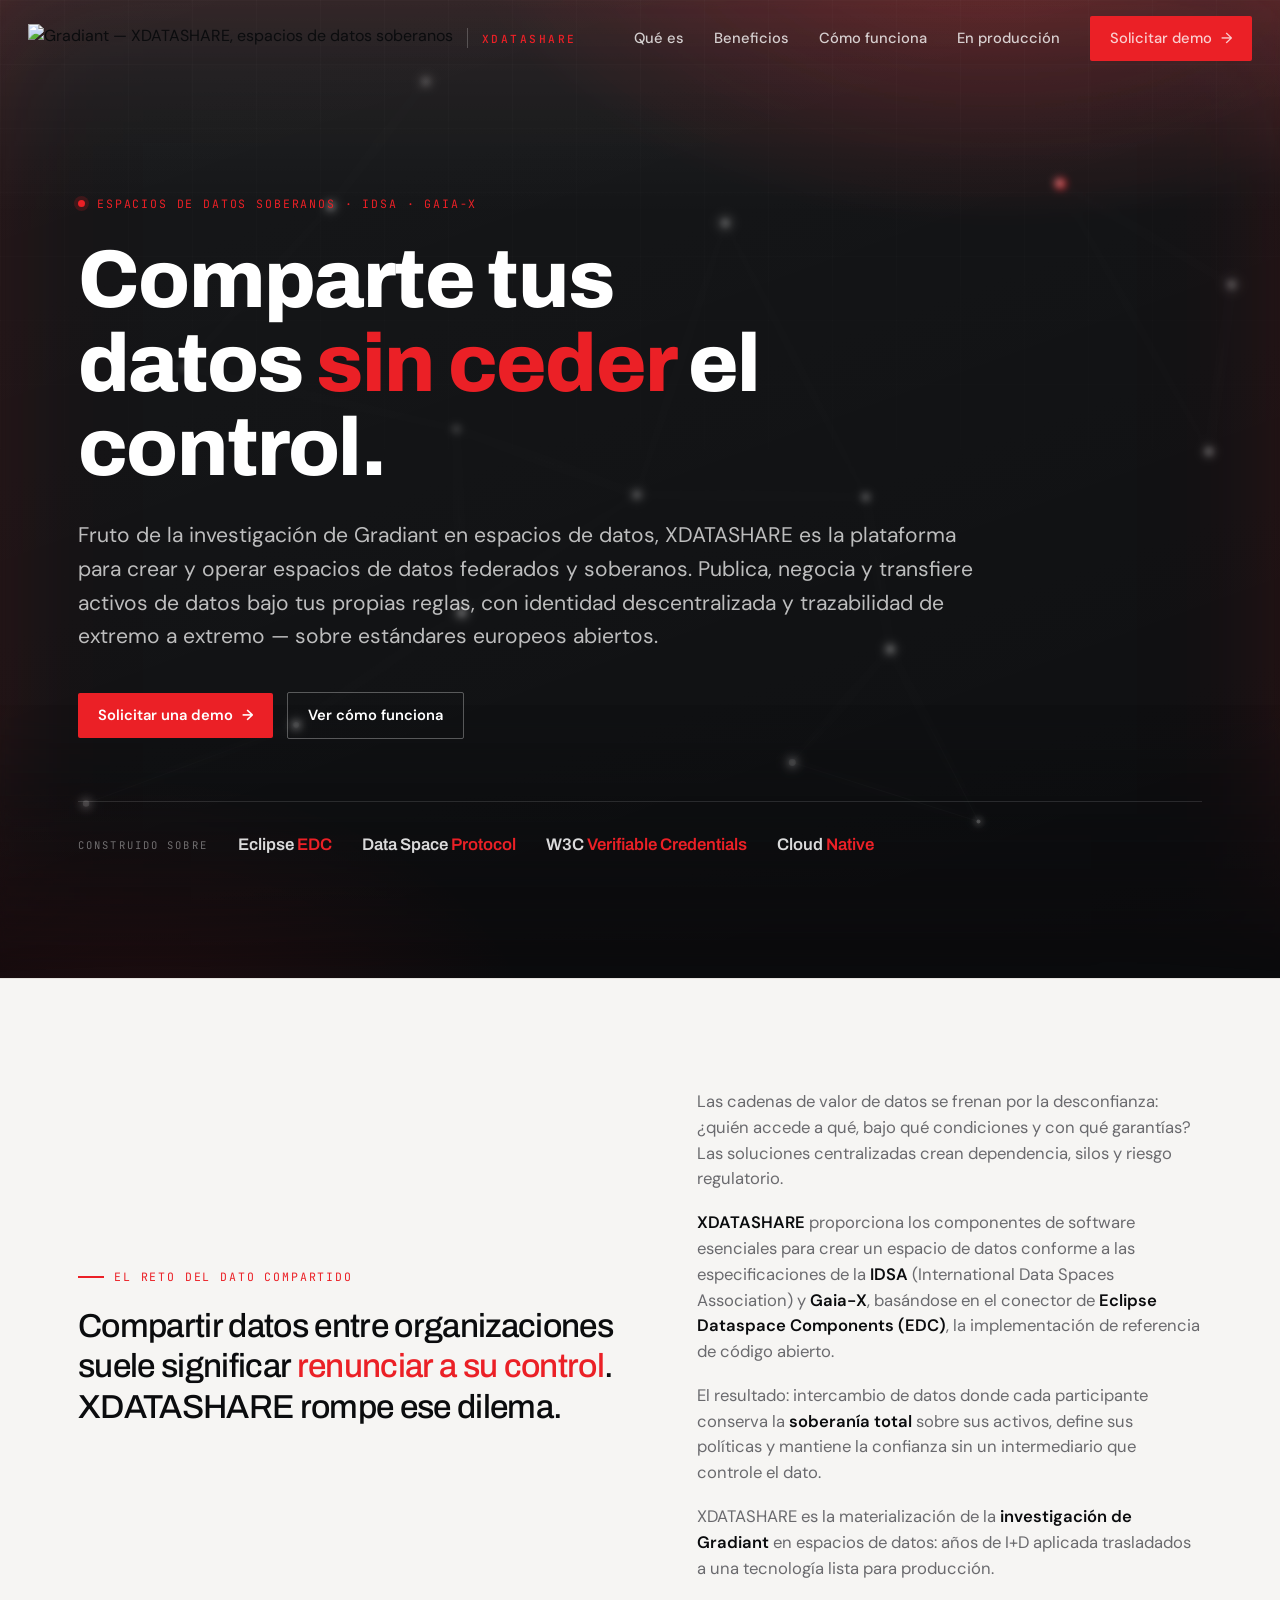
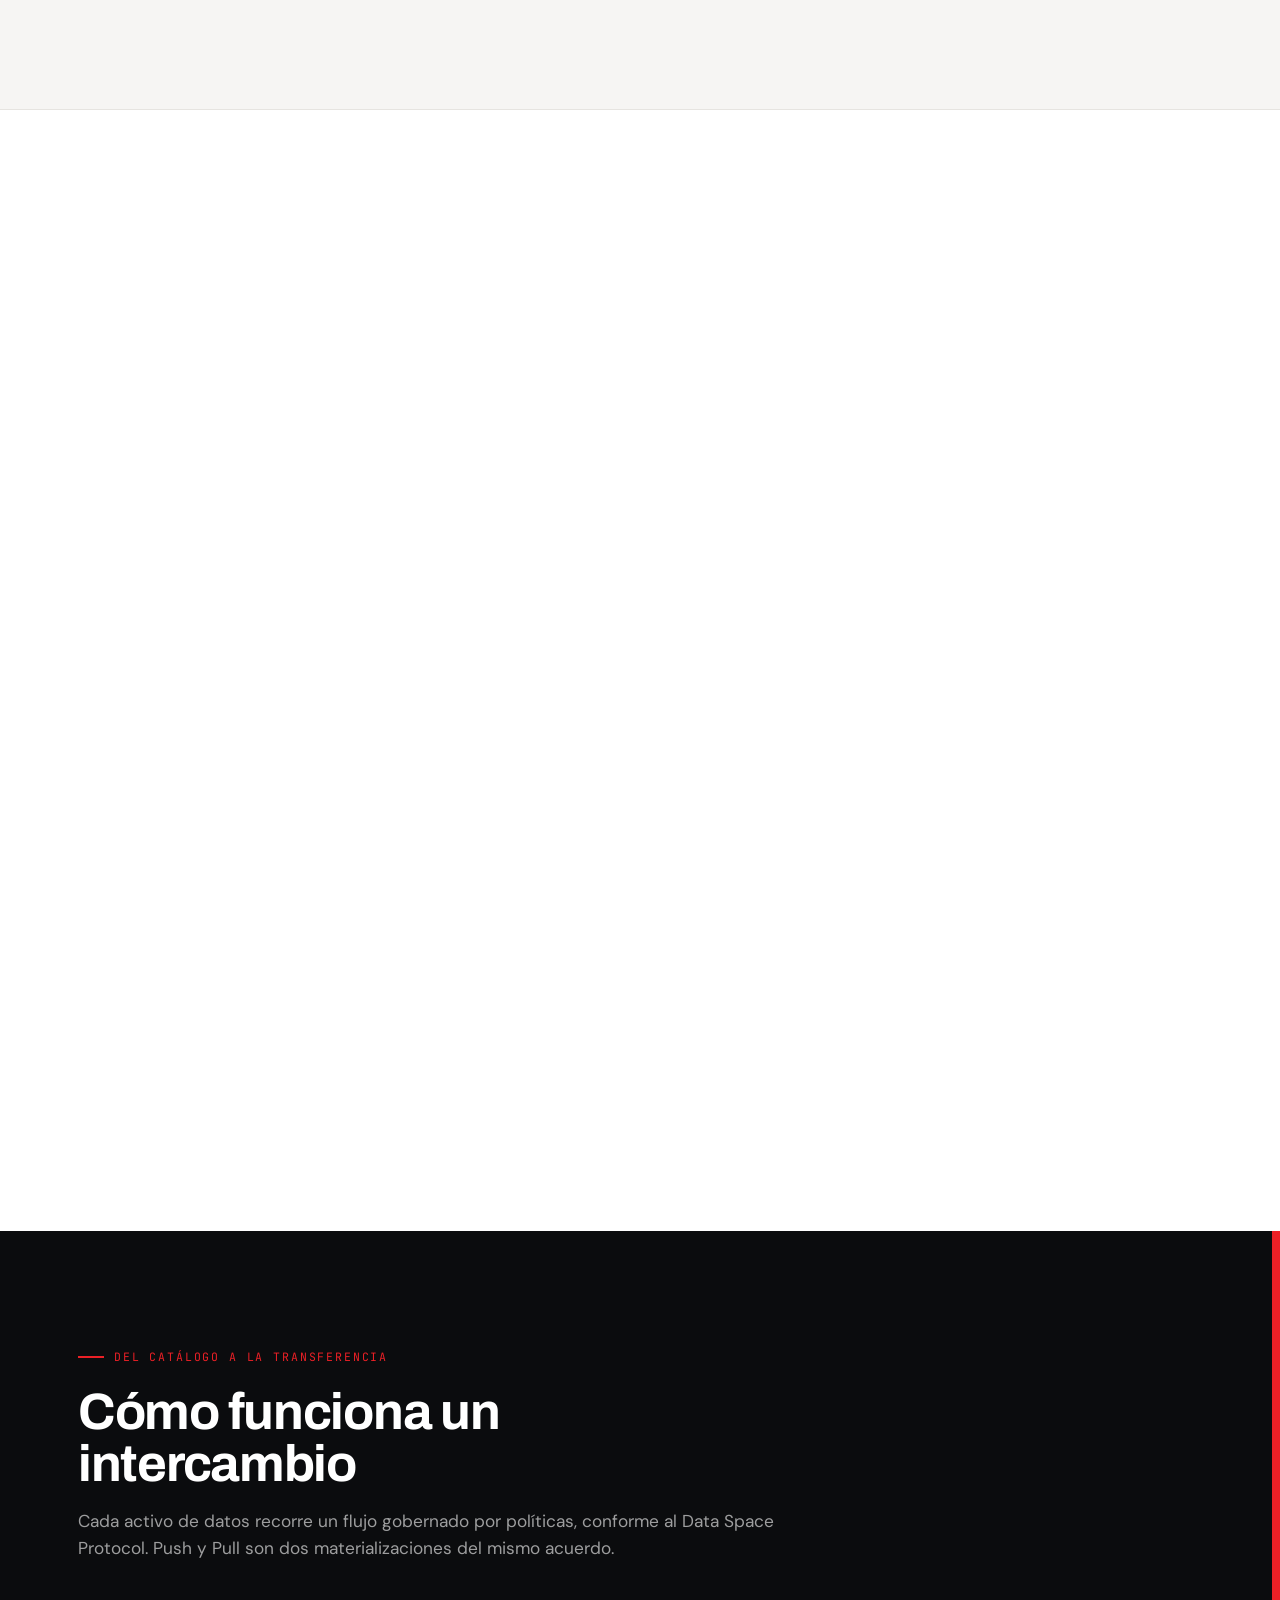
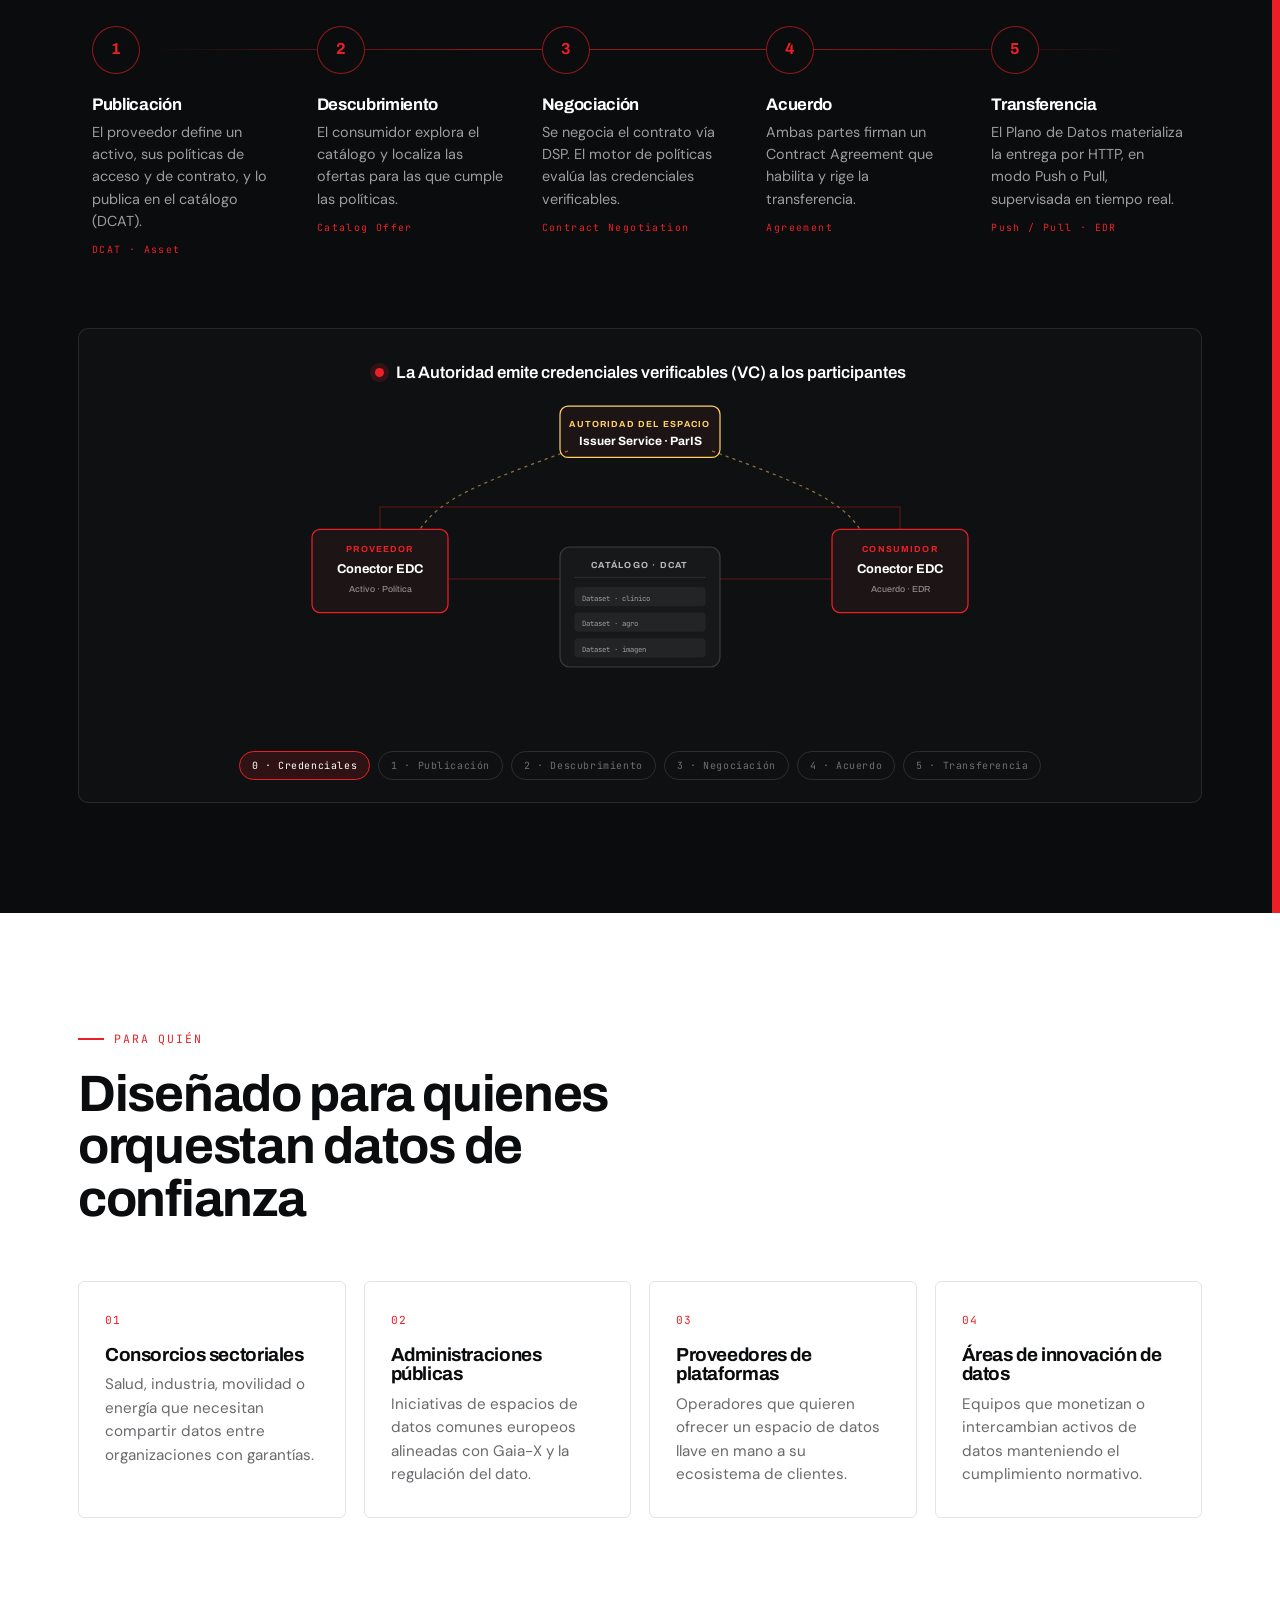
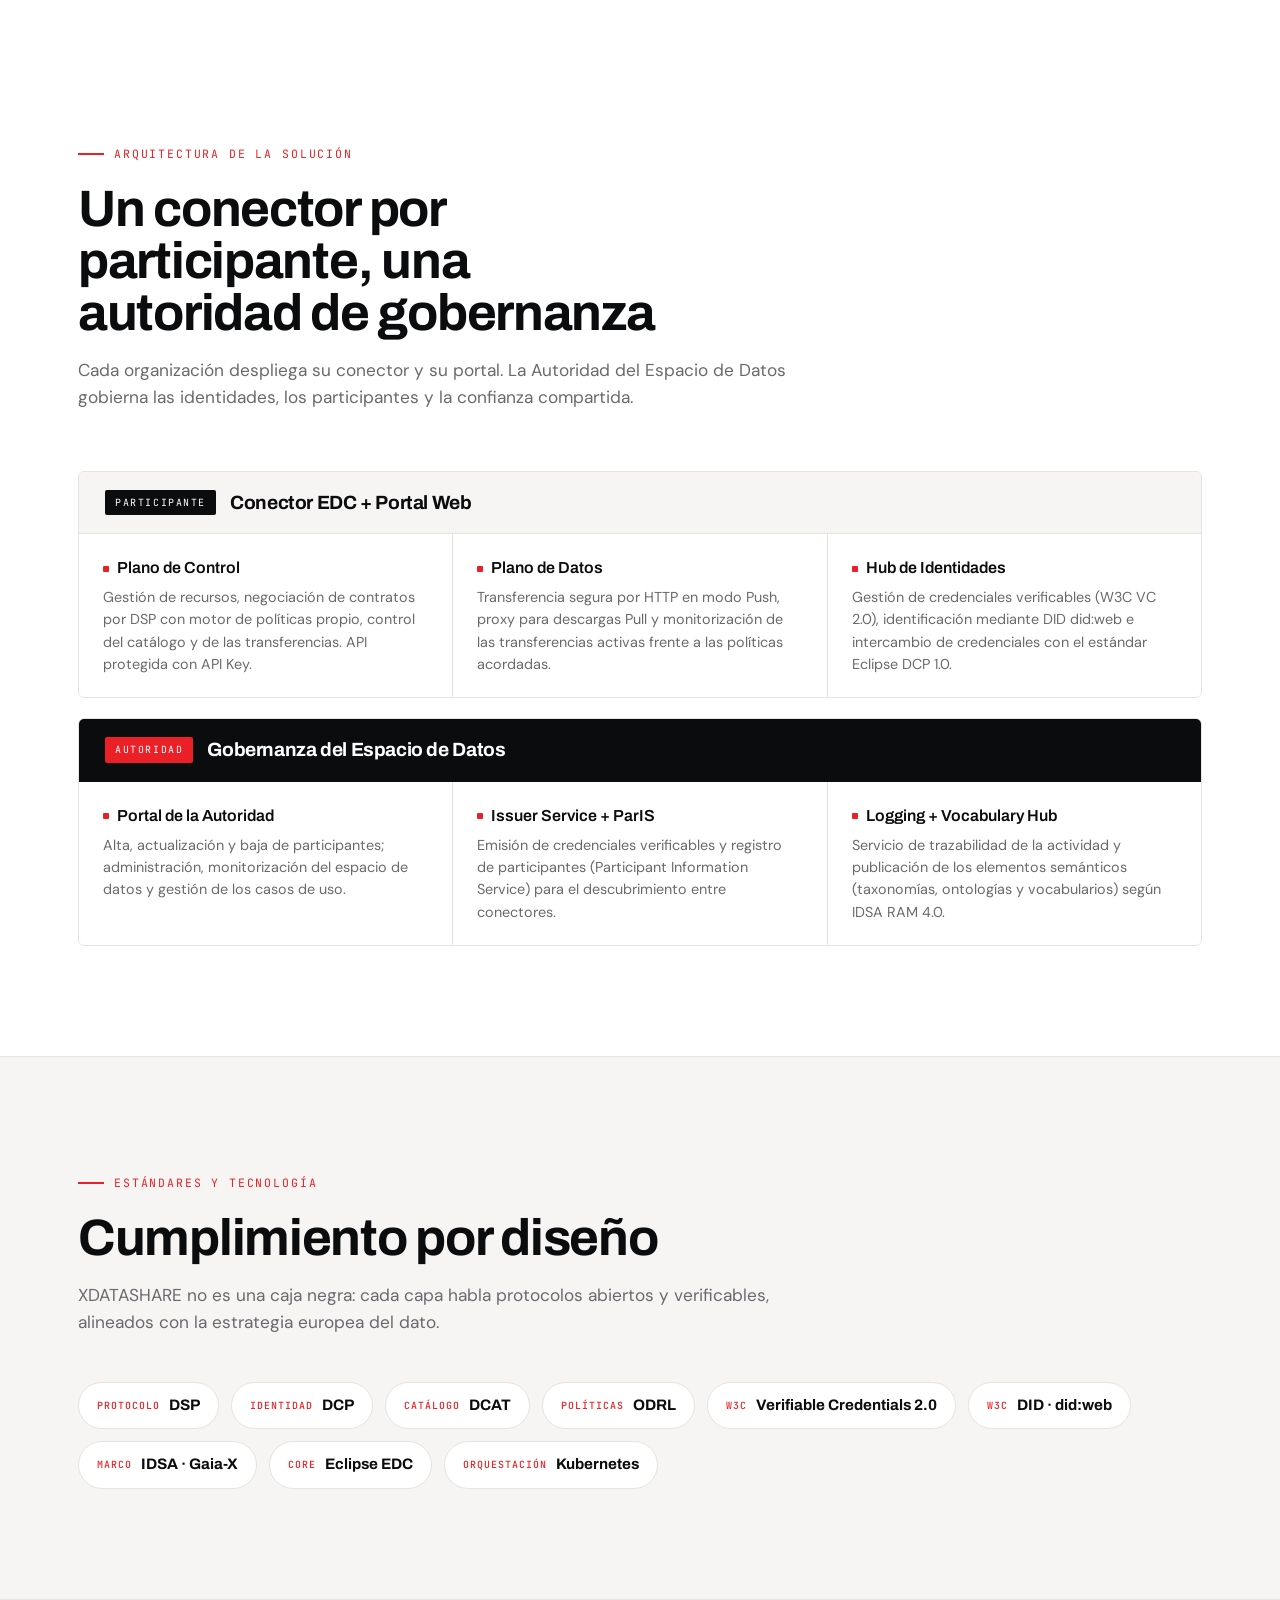
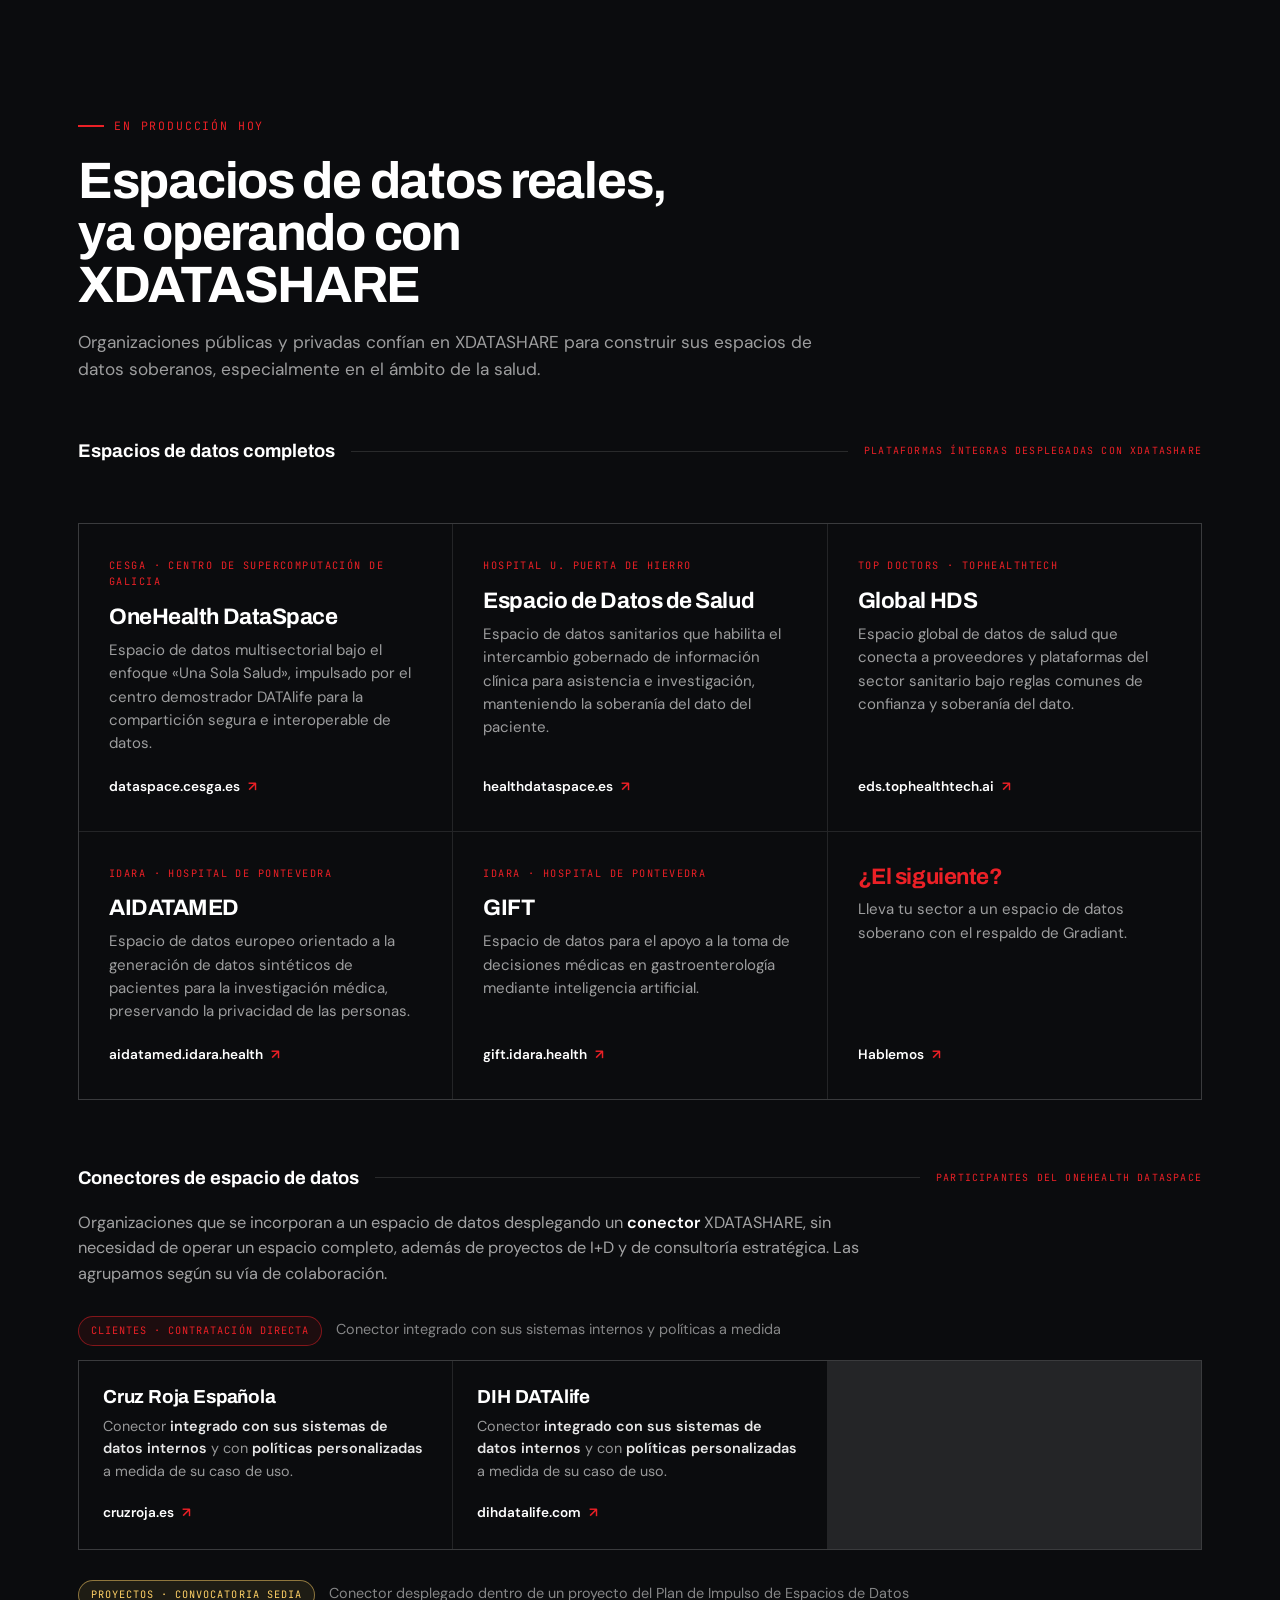
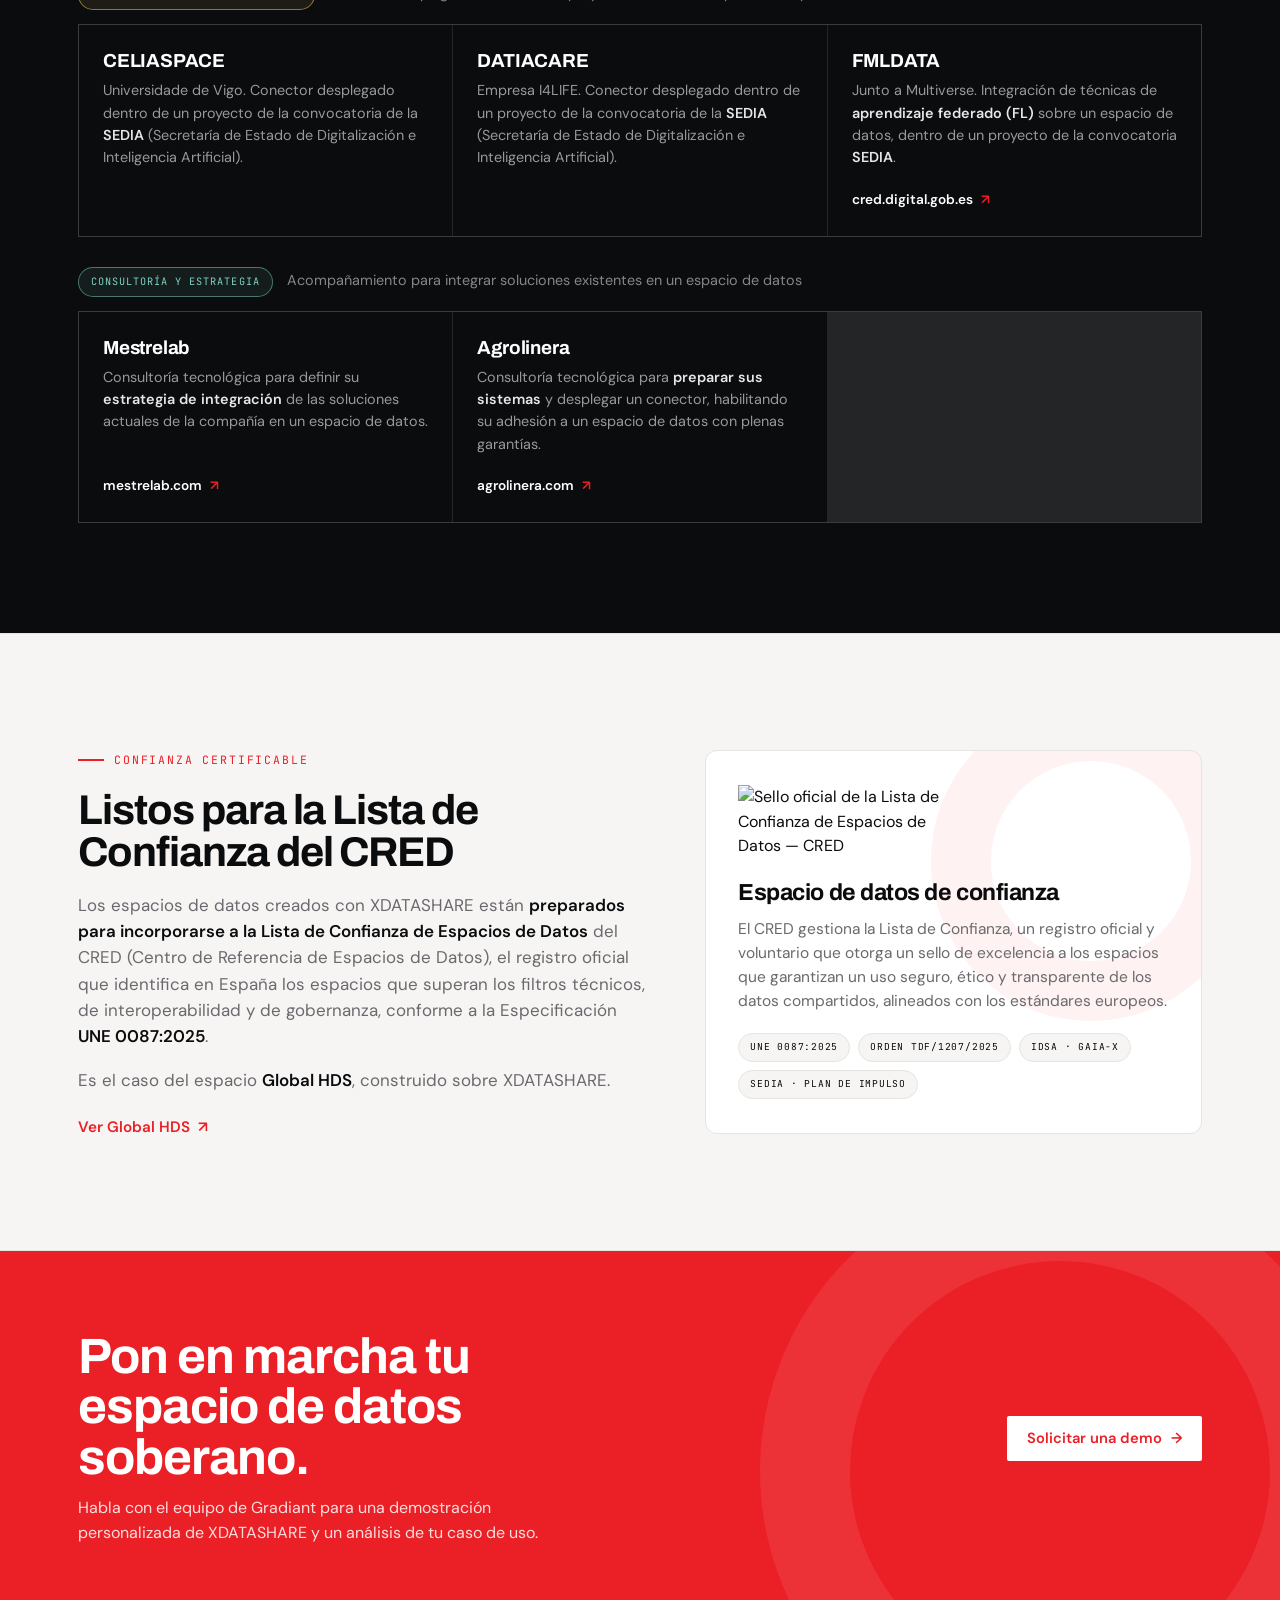
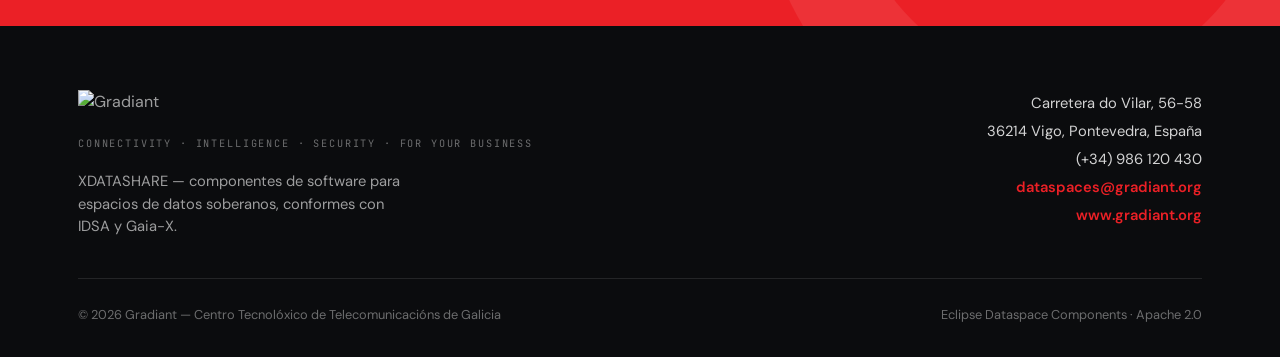
==== commit 18b8ba35: "refactor: escticturar el codigo y estilos  en varios ficheros" ====
--- a/index.html
+++ b/index.html
@@ -77,7 +77,9 @@
 <link rel="preconnect" href="https://fonts.googleapis.com">
 <link rel="preconnect" href="https://fonts.gstatic.com" crossorigin>
 <link href="https://fonts.googleapis.com/css2?family=Archivo:wght@400;500;600;700;800&family=DM+Sans:ital,opsz,wght@0,9..40,400;0,9..40,500;0,9..40,600;0,9..40,700;1,9..40,400&family=JetBrains+Mono:wght@400;500&display=swap" rel="stylesheet">
-<link rel="stylesheet" href="assets/css/styles.css">
+<link rel="stylesheet" href="assets/css/base.css">
+<link rel="stylesheet" href="assets/css/site.css">
+<link rel="stylesheet" href="assets/css/exchange.css">
 </head>
 <body>
 
@@ -101,14 +103,14 @@
   <canvas class="hero-canvas" id="heroCanvas" aria-hidden="true"></canvas>
   <div class="hero-glass" aria-hidden="true"></div>
   <div class="wrap">
-    <div class="eyebrow rv" style="--d:0s"><span class="dot"></span><span class="mono">Espacios de datos soberanos · IDSA · Gaia-X</span></div>
-    <h1 class="rv" style="--d:.08s">Comparte tus datos <em>sin ceder</em> el control.<span class="sr-only"> XDATASHARE de Gradiant: plataforma de espacios de datos soberanos.</span></h1>
-    <p class="lead rv" style="--d:.16s">Fruto de la investigación de Gradiant en espacios de datos, XDATASHARE es la plataforma para crear y operar espacios de datos federados y soberanos. Publica, negocia y transfiere activos de datos bajo tus propias reglas, con identidad descentralizada y trazabilidad de extremo a extremo — sobre estándares europeos abiertos.</p>
-    <div class="cta-row rv" style="--d:.24s">
+    <div class="eyebrow rv"><span class="dot"></span><span class="mono">Espacios de datos soberanos · IDSA · Gaia-X</span></div>
+    <h1 class="rv rv-delay-1">Comparte tus datos <em>sin ceder</em> el control.<span class="sr-only"> XDATASHARE de Gradiant: plataforma de espacios de datos soberanos.</span></h1>
+    <p class="lead rv rv-delay-2">Fruto de la investigación de Gradiant en espacios de datos, XDATASHARE es la plataforma para crear y operar espacios de datos federados y soberanos. Publica, negocia y transfiere activos de datos bajo tus propias reglas, con identidad descentralizada y trazabilidad de extremo a extremo — sobre estándares europeos abiertos.</p>
+    <div class="cta-row rv rv-delay-3">
       <a href="#demo" class="btn">Solicitar una demo <span class="arr">→</span></a>
       <a href="#que-es" class="btn ghost">Ver cómo funciona</a>
     </div>
-    <div class="std-strip rv" style="--d:.32s">
+    <div class="std-strip rv rv-delay-4">
       <span class="lbl">Construido sobre</span>
       <span class="item">Eclipse <span>EDC</span></span>
       <span class="item">Data Space <span>Protocol</span></span>
@@ -184,7 +186,7 @@
   <div class="wrap">
     <div class="rv">
       <div class="sec-tag"><span class="bar"></span><span class="mono">Del catálogo a la transferencia</span></div>
-      <h2 class="sec-head" style="color:#fff">Cómo funciona un intercambio</h2>
+      <h2 class="sec-head section-title-light">Cómo funciona un intercambio</h2>
       <p class="sec-sub">Cada activo de datos recorre un flujo gobernado por políticas, conforme al Data Space Protocol. Push y Pull son dos materializaciones del mismo acuerdo.</p>
     </div>
     <div class="steps rv">
@@ -228,7 +230,7 @@
         <g class="node node-authority">
           <rect x="350" y="14" width="200" height="64" rx="10"/>
           <text class="n-role" x="450" y="40">AUTORIDAD DEL ESPACIO</text>
-          <text class="n-name" x="450" y="63" style="font-size:15px">Issuer Service · ParIS</text>
+          <text class="n-name n-name-compact" x="450" y="63">Issuer Service · ParIS</text>
         </g>
 
         <!-- credential issuance links (authority -> participants) -->
@@ -369,7 +371,7 @@
   <div class="wrap">
     <div class="rv">
       <div class="sec-tag"><span class="bar"></span><span class="mono">En producción hoy</span></div>
-      <h2 class="sec-head" style="color:#fff">Espacios de datos reales, ya operando con XDATASHARE</h2>
+      <h2 class="sec-head section-title-light">Espacios de datos reales, ya operando con XDATASHARE</h2>
       <p class="sec-sub">Organizaciones públicas y privadas confían en XDATASHARE para construir sus espacios de datos soberanos, especialmente en el ámbito de la salud.</p>
     </div>
 
@@ -406,15 +408,15 @@
         <p>Espacio de datos para el apoyo a la toma de decisiones médicas en gastroenterología mediante inteligencia artificial.</p>
         <a class="link" href="https://gift.idara.health/" target="_blank" rel="noopener">gift.idara.health <span>↗</span></a>
       </div>
-      <div class="dep" style="justify-content:center">
-        <h3 style="color:var(--red)">¿El siguiente?</h3>
+      <div class="dep dep-next">
+        <h3>¿El siguiente?</h3>
         <p>Lleva tu sector a un espacio de datos soberano con el respaldo de Gradiant.</p>
         <a class="link" href="#demo">Hablemos <span>↗</span></a>
       </div>
     </div>
 
     <!-- Connectors -->
-    <div class="deploy-subtag rv" style="margin-top:64px"><span class="badge">Conectores de espacio de datos</span><span class="dst-line"></span><span class="dst-note">Participantes del OneHealth DataSpace</span></div>
+    <div class="deploy-subtag deploy-subtag-connectors rv"><span class="badge">Conectores de espacio de datos</span><span class="dst-line"></span><span class="dst-note">Participantes del OneHealth DataSpace</span></div>
     <p class="sedia-intro rv">Organizaciones que se incorporan a un espacio de datos desplegando un <strong>conector</strong> XDATASHARE, sin necesidad de operar un espacio completo, además de proyectos de I+D y de consultoría estratégica. Las agrupamos según su vía de colaboración.</p>
 
     <div class="conn-group rv">
@@ -512,7 +514,7 @@
       <div>
         <img class="flogo" src="https://gradiant.org/wp-content/uploads/2024/10/LogoGradiant-2.svg" alt="Gradiant">
         <div class="tagline">Connectivity · Intelligence · Security · for your business</div>
-        <p style="margin-top:18px;max-width:34ch;font-size:.92rem">XDATASHARE — componentes de software para espacios de datos soberanos, conformes con IDSA y Gaia-X.</p>
+        <p class="footer-summary">XDATASHARE — componentes de software para espacios de datos soberanos, conformes con IDSA y Gaia-X.</p>
       </div>
       <div class="contact">
         Carretera do Vilar, 56-58<br>
@@ -529,6 +531,8 @@
   </div>
 </footer>
 
-<script src="assets/js/main.js" defer></script>
+<script src="assets/js/site.js" defer></script>
+<script src="assets/js/exchange.js" defer></script>
+<script src="assets/js/hero-network.js" defer></script>
 </body>
 </html>
--- a/assets/css/base.css
+++ b/assets/css/base.css
@@ -0,0 +1,61 @@
+:root{
+  --red:#EB2026;
+  --red-deep:#C2151A;
+  --ink:#0B0C0E;
+  --ink-soft:#14161A;
+  --paper:#FFFFFF;
+  --paper-warm:#F6F5F3;
+  --line:#E6E4E0;
+  --muted:#6A6A6E;
+  --muted-light:#9A9A9F;
+  --maxw:1180px;
+  --ease:cubic-bezier(.2,.7,.2,1);
+}
+*{margin:0;padding:0;box-sizing:border-box}
+html{scroll-behavior:smooth}
+body{
+  font-family:'DM Sans',sans-serif;
+  background:var(--paper);
+  color:var(--ink);
+  line-height:1.55;
+  -webkit-font-smoothing:antialiased;
+  overflow-x:hidden;
+}
+h1,h2,h3,h4{font-family:'Archivo',sans-serif;line-height:1.02;letter-spacing:-.02em;font-weight:700}
+a{color:inherit;text-decoration:none}
+.wrap{max-width:var(--maxw);margin:0 auto;padding:0 28px}
+.mono{font-family:'JetBrains Mono',monospace;font-size:.72rem;letter-spacing:.16em;text-transform:uppercase}
+.sr-only{position:absolute;width:1px;height:1px;padding:0;margin:-1px;overflow:hidden;clip:rect(0,0,0,0);white-space:nowrap;border:0}
+
+/* ---------- Buttons ---------- */
+.btn{
+  display:inline-flex;align-items:center;gap:9px;
+  background:var(--red);color:#fff;font-weight:600;font-size:.92rem;
+  padding:11px 20px;border-radius:2px;border:none;cursor:pointer;
+  transition:transform .25s var(--ease),background .25s;white-space:nowrap;
+}
+.btn:hover{background:var(--red-deep);transform:translateY(-2px)}
+.btn.ghost{background:transparent;border:1px solid rgba(255,255,255,.3);color:#fff}
+.btn.ghost:hover{background:rgba(255,255,255,.07);border-color:rgba(255,255,255,.55)}
+.btn .arr{transition:transform .25s var(--ease)}
+.btn:hover .arr{transform:translateX(4px)}
+.btn.light{background:#fff;color:var(--red)}
+.btn.light:hover{background:var(--ink);color:#fff}
+
+/* reveal anim */
+.rv{opacity:0;transform:translateY(26px);transition:opacity .8s var(--ease),transform .8s var(--ease)}
+.rv.in{opacity:1;transform:none}
+.hero .rv{transition-delay:var(--d,0s)}
+.rv-delay-1{--d:.08s}
+.rv-delay-2{--d:.16s}
+.rv-delay-3{--d:.24s}
+.rv-delay-4{--d:.32s}
+
+/* ---------- Section base ---------- */
+section{position:relative}
+.pad{padding:110px 0}
+.sec-tag{display:inline-flex;align-items:center;gap:10px;color:var(--red);margin-bottom:20px}
+.sec-tag .bar{width:26px;height:2px;background:var(--red)}
+.sec-head{font-size:clamp(2rem,4vw,3.2rem);font-weight:700;max-width:20ch;letter-spacing:-.025em}
+.section-title-light{color:#fff}
+.sec-sub{color:var(--muted);font-size:1.08rem;max-width:62ch;margin-top:18px}
--- a/assets/css/site.css
+++ b/assets/css/site.css
@@ -0,0 +1,241 @@
+/* ---------- Nav (dark) ---------- */
+nav{
+  position:fixed;top:0;left:0;right:0;z-index:100;
+  display:flex;align-items:center;justify-content:space-between;
+  padding:16px 28px;
+  background:transparent;
+  border-bottom:1px solid transparent;
+  transition:background .4s var(--ease),padding .4s var(--ease),box-shadow .4s var(--ease),border-color .4s var(--ease);
+}
+nav.scrolled{background:rgba(11,12,14,.9);backdrop-filter:blur(14px);padding:11px 28px;border-bottom:1px solid rgba(255,255,255,.08);box-shadow:0 12px 34px -24px rgba(0,0,0,.8)}
+.brand{display:flex;align-items:center;gap:14px}
+.brand img{height:28px;width:auto;display:block}
+.brand .sep{width:1px;height:20px;background:rgba(255,255,255,.22)}
+.brand .prod{font-family:'JetBrains Mono';font-size:.7rem;letter-spacing:.22em;color:var(--red);font-weight:500;padding-top:2px}
+.navlinks{display:flex;align-items:center;gap:30px}
+.navlinks a{color:rgba(255,255,255,.78);font-size:.92rem;font-weight:500;transition:color .25s}
+.navlinks a:hover{color:#fff}
+@media(max-width:880px){.navlinks a{display:none}}
+
+/* ---------- Hero ---------- */
+.hero{
+  position:relative;background:var(--ink);color:#fff;
+  padding:190px 0 120px;overflow:hidden;
+}
+.hero-canvas{position:absolute;inset:0;width:100%;height:100%;z-index:0;pointer-events:none}
+.hero::before{
+  content:"";position:absolute;inset:0;z-index:1;
+  background:
+    radial-gradient(900px 540px at 78% -10%,rgba(235,32,38,.30),transparent 60%),
+    radial-gradient(700px 500px at 10% 110%,rgba(235,32,38,.10),transparent 60%);
+  pointer-events:none;
+}
+.hero::after{
+  content:"";position:absolute;inset:0;z-index:1;opacity:.5;pointer-events:none;
+  background-image:linear-gradient(rgba(255,255,255,.035) 1px,transparent 1px),linear-gradient(90deg,rgba(255,255,255,.035) 1px,transparent 1px);
+  background-size:64px 64px;
+  mask-image:linear-gradient(to bottom,#000 0%,transparent 75%);
+}
+.hero .wrap{position:relative;z-index:2}
+/* full-width frosted-glass screen over the whole hero */
+.hero-glass{
+  position:absolute;inset:0;z-index:1;pointer-events:none;
+  backdrop-filter:blur(3.5px) saturate(115%);-webkit-backdrop-filter:blur(3.5px) saturate(115%);
+  background:linear-gradient(160deg,rgba(255,255,255,.05),rgba(255,255,255,.015));
+  -webkit-mask-image:linear-gradient(to bottom,#000 0%,#000 72%,transparent 100%);
+          mask-image:linear-gradient(to bottom,#000 0%,#000 72%,transparent 100%);
+}
+/* top sheen + faint brand edge glow across the glass */
+.hero-glass::before{
+  content:"";position:absolute;inset:0;
+  background:linear-gradient(180deg,rgba(255,255,255,.07),transparent 22%);
+}
+.hero-glass::after{
+  content:"";position:absolute;inset:0;
+  box-shadow:inset 0 0 220px -120px rgba(235,32,38,.55);
+}
+@media(max-width:640px){.hero-glass{backdrop-filter:blur(2.5px);-webkit-backdrop-filter:blur(2.5px)}}
+.eyebrow{display:inline-flex;align-items:center;gap:12px;color:var(--red);margin-bottom:26px}
+.eyebrow .dot{width:7px;height:7px;background:var(--red);border-radius:50%;box-shadow:0 0 0 4px rgba(235,32,38,.18)}
+.hero h1{font-size:clamp(2.7rem,6.4vw,5.3rem);font-weight:800;max-width:15ch}
+.hero h1 em{font-style:normal;color:var(--red)}
+.hero p.lead{
+  font-size:clamp(1.05rem,1.7vw,1.32rem);color:rgba(255,255,255,.72);
+  max-width:60ch;margin:30px 0 38px;font-weight:400;line-height:1.6;
+}
+.hero .cta-row{display:flex;gap:14px;flex-wrap:wrap;align-items:center}
+.std-strip{
+  display:flex;gap:30px;flex-wrap:wrap;align-items:center;
+  margin-top:62px;padding-top:30px;border-top:1px solid rgba(255,255,255,.12);
+}
+.std-strip .lbl{font-family:'JetBrains Mono';font-size:.66rem;letter-spacing:.2em;color:rgba(255,255,255,.4);text-transform:uppercase}
+.std-strip .item{font-family:'Archivo';font-weight:600;font-size:1.05rem;color:rgba(255,255,255,.85)}
+.std-strip .item span{color:var(--red)}
+
+/* ---------- Problem ---------- */
+.problem{background:var(--paper-warm);border-top:1px solid var(--line);border-bottom:1px solid var(--line)}
+.problem .grid{display:grid;grid-template-columns:1.1fr 1fr;gap:64px;align-items:center}
+.problem blockquote{
+  font-family:'Archivo';font-weight:500;font-size:clamp(1.5rem,2.6vw,2.2rem);
+  line-height:1.22;letter-spacing:-.02em;
+}
+.problem blockquote .hl{color:var(--red)}
+.problem .right p{color:var(--muted);margin-bottom:18px;font-size:1.04rem}
+.problem .right p strong{color:var(--ink);font-weight:600}
+@media(max-width:840px){.problem .grid{grid-template-columns:1fr;gap:36px}}
+
+/* ---------- Benefits ---------- */
+.ben-grid{display:grid;grid-template-columns:repeat(3,1fr);gap:1px;background:var(--line);margin-top:60px;border:1px solid var(--line)}
+.ben{background:var(--paper);padding:38px 32px;transition:background .3s}
+.ben:hover{background:var(--paper-warm)}
+.ben .ic{width:46px;height:46px;display:flex;align-items:center;justify-content:center;border:1px solid var(--line);border-radius:3px;margin-bottom:22px;color:var(--red)}
+.ben:hover .ic{background:var(--red);color:#fff;border-color:var(--red)}
+.ben h3{font-size:1.22rem;margin-bottom:10px}
+.ben p{color:var(--muted);font-size:.97rem}
+@media(max-width:840px){.ben-grid{grid-template-columns:1fr 1fr}}
+@media(max-width:560px){.ben-grid{grid-template-columns:1fr}}
+
+/* ---------- Flow ---------- */
+.flow{background:var(--ink);color:#fff;overflow:hidden}
+.flow::after{content:"";position:absolute;top:0;bottom:0;right:0;width:8px;background:var(--red)}
+.flow .sec-sub{color:rgba(255,255,255,.6)}
+.steps{display:grid;grid-template-columns:repeat(5,1fr);gap:0;margin-top:64px;position:relative}
+.steps::before{content:"";position:absolute;top:23px;left:6%;right:6%;height:1px;background:linear-gradient(90deg,transparent,rgba(235,32,38,.6),rgba(235,32,38,.6),transparent)}
+.step{position:relative;padding:0 14px}
+.step .num{
+  width:48px;height:48px;border-radius:50%;background:var(--ink);border:1px solid rgba(235,32,38,.6);
+  display:flex;align-items:center;justify-content:center;font-family:'Archivo';font-weight:700;
+  color:var(--red);position:relative;z-index:2;margin-bottom:22px;
+}
+.step h4{font-size:1.05rem;margin-bottom:8px}
+.step p{color:rgba(255,255,255,.6);font-size:.9rem}
+.step .tag{font-family:'JetBrains Mono';font-size:.62rem;letter-spacing:.14em;color:var(--red);margin-top:10px;display:block}
+@media(max-width:900px){.steps{grid-template-columns:1fr 1fr;gap:36px 24px}.steps::before{display:none}}
+@media(max-width:520px){.steps{grid-template-columns:1fr}}
+
+/* ---------- Architecture ---------- */
+.arch .layers{margin-top:60px;display:grid;gap:20px}
+.arch-band{border:1px solid var(--line);border-radius:6px;overflow:hidden}
+.arch-band .head{display:flex;align-items:center;gap:14px;padding:18px 26px;background:var(--paper-warm);border-bottom:1px solid var(--line)}
+.arch-band .head .pill{font-family:'JetBrains Mono';font-size:.62rem;letter-spacing:.16em;padding:5px 10px;border-radius:2px;background:var(--ink);color:#fff;text-transform:uppercase}
+.arch-band .head h3{font-size:1.2rem}
+.arch-band .body{display:grid;grid-template-columns:repeat(3,1fr);gap:1px;background:var(--line)}
+.cell{background:var(--paper);padding:22px 24px}
+.cell .ct{font-weight:600;font-family:'Archivo';margin-bottom:5px;display:flex;align-items:center;gap:8px}
+.cell .ct::before{content:"";width:6px;height:6px;background:var(--red);border-radius:1px;flex:none}
+.cell p{color:var(--muted);font-size:.9rem}
+.arch-band.authority .head{background:var(--ink);border-color:var(--ink)}
+.arch-band.authority .head h3{color:#fff}
+.arch-band.authority .head .pill{background:var(--red)}
+@media(max-width:760px){.arch-band .body{grid-template-columns:1fr}}
+
+/* ---------- Standards ---------- */
+.standards{background:var(--paper-warm);border-top:1px solid var(--line);border-bottom:1px solid var(--line)}
+.std-cloud{display:flex;flex-wrap:wrap;gap:12px;margin-top:46px}
+.chip{
+  display:inline-flex;align-items:center;gap:9px;background:var(--paper);border:1px solid var(--line);
+  padding:11px 18px;border-radius:40px;font-weight:500;font-size:.95rem;transition:transform .25s var(--ease),border-color .25s;
+}
+.chip:hover{transform:translateY(-3px);border-color:var(--red)}
+.chip .k{font-family:'JetBrains Mono';font-size:.62rem;letter-spacing:.1em;color:var(--red);text-transform:uppercase}
+.chip b{font-weight:700;font-family:'Archivo'}
+
+/* ---------- Deployments ---------- */
+.deploy{background:var(--ink);color:#fff;overflow:hidden}
+.deploy .sec-sub{color:rgba(255,255,255,.6)}
+.deploy-grid{display:grid;grid-template-columns:repeat(3,1fr);gap:1px;background:rgba(255,255,255,.1);margin-top:58px;border:1px solid rgba(255,255,255,.1)}
+.dep{
+  background:var(--ink);padding:34px 30px;position:relative;display:flex;flex-direction:column;
+  transition:background .3s;min-height:230px;
+}
+.dep:hover{background:var(--ink-soft)}
+.dep .org{font-family:'JetBrains Mono';font-size:.64rem;letter-spacing:.14em;color:var(--red);text-transform:uppercase;margin-bottom:16px}
+.dep h3{font-size:1.4rem;color:#fff;margin-bottom:10px;letter-spacing:-.02em}
+.dep p{color:rgba(255,255,255,.6);font-size:.94rem;flex:1}
+.dep .link{display:inline-flex;align-items:center;gap:8px;margin-top:20px;color:#fff;font-size:.85rem;font-weight:600;transition:gap .25s var(--ease)}
+.dep .link span{color:var(--red);transition:transform .25s var(--ease)}
+.dep:hover .link span{transform:translate(3px,-3px)}
+.dep .link.muted{color:rgba(255,255,255,.45);cursor:default}
+.dep-next{justify-content:center}
+.dep-next h3{color:var(--red)}
+@media(max-width:880px){.deploy-grid{grid-template-columns:1fr 1fr}}
+@media(max-width:560px){.deploy-grid{grid-template-columns:1fr}}
+
+/* deployment subsection tags */
+.deploy-subtag{display:flex;align-items:center;gap:16px;margin-top:54px;flex-wrap:wrap}
+.deploy-subtag-connectors{margin-top:64px}
+.deploy-subtag .badge{font-family:'Archivo';font-weight:700;font-size:1.15rem;color:#fff;white-space:nowrap}
+.deploy-subtag .dst-line{flex:1;height:1px;background:rgba(255,255,255,.12);min-width:30px}
+.deploy-subtag .dst-note{font-family:'JetBrains Mono';font-size:.62rem;letter-spacing:.12em;text-transform:uppercase;color:var(--red);white-space:nowrap}
+.sedia-intro{color:rgba(255,255,255,.62);font-size:1.02rem;max-width:74ch;margin-top:18px}
+.sedia-intro strong{color:#fff;font-weight:600}
+
+/* Connector cards (grouped) */
+.conn-group{margin-top:30px}
+.cg-head{display:flex;align-items:baseline;gap:14px;flex-wrap:wrap;margin-bottom:14px}
+.cg-tag{font-family:'JetBrains Mono';font-size:.64rem;letter-spacing:.1em;text-transform:uppercase;padding:6px 12px;border-radius:30px;border:1px solid}
+.cg-tag.mode-client{color:var(--red);border-color:rgba(235,32,38,.5);background:rgba(235,32,38,.08)}
+.cg-tag.mode-sedia{color:#ffd166;border-color:rgba(255,209,102,.5);background:rgba(255,209,102,.08)}
+.cg-tag.mode-consult{color:#7fd1c4;border-color:rgba(127,209,196,.5);background:rgba(127,209,196,.08)}
+.cg-desc{font-size:.9rem;color:rgba(255,255,255,.5)}
+.conn-grid{display:grid;gap:1px;background:rgba(255,255,255,.1);border:1px solid rgba(255,255,255,.1)}
+.conn-grid.cols-3{grid-template-columns:repeat(3,1fr)}
+.conn-grid.cols-2{grid-template-columns:repeat(2,1fr)}
+.conn{background:var(--ink);padding:26px 24px;display:flex;flex-direction:column;min-height:150px;transition:background .3s}
+.conn:hover{background:var(--ink-soft)}
+.conn h4{font-size:1.18rem;color:#fff;margin-bottom:9px;letter-spacing:-.01em}
+.conn p{color:rgba(255,255,255,.58);font-size:.9rem;flex:1}
+.conn p strong{color:rgba(255,255,255,.9);font-weight:600}
+.conn .link{display:inline-flex;align-items:center;gap:8px;margin-top:20px;color:#fff;font-size:.85rem;font-weight:600;transition:gap .25s var(--ease)}
+.conn .link span{color:var(--red);transition:transform .25s var(--ease)}
+.conn .link:hover{gap:12px}
+.conn .link:hover span{transform:translate(3px,-3px)}
+@media(max-width:820px){.conn-grid.cols-3{grid-template-columns:1fr 1fr}}
+@media(max-width:520px){.conn-grid.cols-3,.conn-grid.cols-2{grid-template-columns:1fr}}
+
+/* ---------- CRED trust band ---------- */
+.cred-band{background:var(--paper-warm);border-top:1px solid var(--line);border-bottom:1px solid var(--line)}
+.cred-band .wrap{display:grid;grid-template-columns:1.15fr 1fr;gap:56px;align-items:center}
+.cred-seal{position:relative;border:1px solid var(--line);border-radius:12px;background:var(--paper);padding:34px 32px;overflow:hidden}
+.cred-seal::before{content:"";position:absolute;right:-50px;top:-50px;width:200px;height:200px;border:60px solid rgba(235,32,38,.06);border-radius:50%}
+.cred-seal .stamp{display:inline-flex;align-items:center;gap:10px;font-family:'JetBrains Mono';font-size:.62rem;letter-spacing:.14em;text-transform:uppercase;color:var(--red);border:1px solid rgba(235,32,38,.4);padding:7px 14px;border-radius:30px;margin-bottom:22px}
+.cred-seal .stamp svg{width:15px;height:15px}
+.cred-seal .cred-logo{max-width:230px;width:100%;height:auto;display:block;margin-bottom:22px;position:relative}
+.cred-seal h3{font-size:1.45rem;margin-bottom:12px;position:relative}
+.cred-seal p{color:var(--muted);font-size:.97rem;position:relative}
+.cred-seal .meta{display:flex;flex-wrap:wrap;gap:8px;margin-top:20px;position:relative}
+.cred-seal .meta span{font-family:'JetBrains Mono';font-size:.6rem;letter-spacing:.08em;text-transform:uppercase;color:var(--ink);background:var(--paper-warm);border:1px solid var(--line);padding:6px 11px;border-radius:20px}
+.cred-band .pitch h2{font-size:clamp(1.8rem,3.4vw,2.6rem);letter-spacing:-.025em}
+.cred-band .pitch p{color:var(--muted);font-size:1.06rem;margin-top:18px}
+.cred-band .pitch p strong{color:var(--ink);font-weight:600}
+.cred-band .pitch .ex-link{display:inline-flex;align-items:center;gap:8px;margin-top:22px;color:var(--red);font-weight:600;font-size:.95rem;transition:gap .25s var(--ease)}
+.cred-band .pitch .ex-link:hover{gap:13px}
+@media(max-width:840px){.cred-band .wrap{grid-template-columns:1fr;gap:34px}}
+
+/* ---------- Audience ---------- */
+.aud-grid{display:grid;grid-template-columns:repeat(4,1fr);gap:18px;margin-top:56px}
+.aud{border:1px solid var(--line);border-radius:6px;padding:30px 26px;transition:transform .3s var(--ease),box-shadow .3s}
+.aud:hover{transform:translateY(-6px);box-shadow:0 24px 50px -28px rgba(0,0,0,.25)}
+.aud .n{font-family:'JetBrains Mono';font-size:.7rem;color:var(--red);letter-spacing:.12em;margin-bottom:16px}
+.aud h4{font-size:1.18rem;margin-bottom:9px}
+.aud p{color:var(--muted);font-size:.95rem}
+@media(max-width:900px){.aud-grid{grid-template-columns:1fr 1fr}}
+@media(max-width:520px){.aud-grid{grid-template-columns:1fr}}
+
+/* ---------- CTA band ---------- */
+.cta{background:var(--red);color:#fff;position:relative;overflow:hidden}
+.cta::after{content:"";position:absolute;right:-80px;top:-80px;width:420px;height:420px;border:90px solid rgba(255,255,255,.08);border-radius:50%}
+.cta .wrap{position:relative;z-index:2;display:flex;align-items:center;justify-content:space-between;gap:40px;flex-wrap:wrap;padding-top:80px;padding-bottom:80px}
+.cta h2{font-size:clamp(2rem,4vw,3.1rem);max-width:18ch;color:#fff}
+.cta p{color:rgba(255,255,255,.85);margin-top:14px;max-width:44ch}
+
+/* ---------- Footer (dark) ---------- */
+footer{background:var(--ink);color:rgba(255,255,255,.6);padding:64px 0 32px}
+footer .top{display:flex;justify-content:space-between;gap:40px;flex-wrap:wrap;padding-bottom:40px;border-bottom:1px solid rgba(255,255,255,.1)}
+footer img.flogo{height:34px;width:auto;display:block}
+footer .tagline{font-family:'JetBrains Mono';font-size:.64rem;letter-spacing:.18em;color:rgba(255,255,255,.4);text-transform:uppercase;margin-top:12px}
+footer .footer-summary{margin-top:18px;max-width:34ch;font-size:.92rem}
+footer .contact{text-align:right;font-size:.92rem;line-height:1.9;color:rgba(255,255,255,.82)}
+footer .contact a{color:var(--red);font-weight:600}
+footer .bot{display:flex;justify-content:space-between;gap:20px;flex-wrap:wrap;margin-top:26px;font-size:.8rem;color:rgba(255,255,255,.4)}
+@media(max-width:680px){footer .contact{text-align:left}}
--- a/assets/css/exchange.css
+++ b/assets/css/exchange.css
@@ -0,0 +1,101 @@
+/* ---------- Animated exchange ---------- */
+.exchange{margin-top:70px;border:1px solid rgba(255,255,255,.1);border-radius:10px;background:rgba(255,255,255,.02);padding:30px 26px 22px}
+.ex-phase{display:flex;align-items:center;gap:12px;justify-content:center;font-family:'Archivo';font-weight:600;font-size:1.05rem;color:#fff;margin-bottom:8px;min-height:28px;text-align:center}
+.ex-phase #exLabel{transition:opacity .35s var(--ease)}
+.ex-dot{width:9px;height:9px;border-radius:50%;background:var(--red);box-shadow:0 0 0 5px rgba(235,32,38,.16);animation:exPulse 1.6s var(--ease) infinite;flex:none}
+@keyframes exPulse{0%,100%{box-shadow:0 0 0 4px rgba(235,32,38,.18)}50%{box-shadow:0 0 0 9px rgba(235,32,38,.05)}}
+.ex-svg{width:100%;height:auto;display:block;max-width:720px;margin:0 auto}
+
+/* nodes */
+.ex-svg .node rect{fill:var(--ink-soft);stroke:rgba(255,255,255,.16);stroke-width:1.5;transition:stroke .4s,fill .4s}
+.ex-svg .node.active rect{stroke:var(--red);fill:#1d1416}
+.ex-svg .node-authority.active rect{stroke:#ffd166}
+.ex-svg text{font-family:'Archivo',sans-serif;text-anchor:middle;fill:#fff}
+.ex-svg .n-role{font-size:11px;letter-spacing:.13em;fill:var(--red);font-weight:700}
+.ex-svg .node-authority .n-role{fill:#ffd166}
+.ex-svg .n-name{font-size:16px;font-weight:700}
+.ex-svg .n-name-compact{font-size:15px}
+.ex-svg .n-sub{font-size:11px;fill:rgba(255,255,255,.5);font-weight:500}
+
+/* catalog */
+.ex-svg .catalog rect{fill:rgba(255,255,255,.03);stroke:rgba(255,255,255,.18);stroke-width:1.5;transition:stroke .4s}
+.ex-svg.cat-on .catalog rect:first-child{stroke:var(--red)}
+.ex-svg .cat-title{font-size:11px;letter-spacing:.14em;fill:rgba(255,255,255,.7);font-weight:700}
+.ex-svg .slot rect{fill:rgba(255,255,255,.05);stroke:none;transition:fill .4s}
+.ex-svg .slot text{font-family:'JetBrains Mono';font-size:9px;text-anchor:start;fill:rgba(255,255,255,.55)}
+/* a freshly published asset lights up */
+.ex-svg.publish .slot-1 rect{fill:rgba(235,32,38,.55);animation:slotIn .6s var(--ease)}
+.ex-svg.publish .slot-1 text{fill:#fff}
+@keyframes slotIn{0%{fill:rgba(235,32,38,0)}100%{fill:rgba(235,32,38,.55)}}
+/* browsing scans the slots */
+.ex-svg.browse .slot rect{animation:scan 1.8s var(--ease)}
+.ex-svg.browse .slot-2 rect{animation-delay:.2s}
+.ex-svg.browse .slot-3 rect{animation-delay:.4s}
+@keyframes scan{0%,100%{fill:rgba(255,255,255,.05)}40%{fill:rgba(255,209,102,.4)}}
+
+/* credential badges */
+.ex-svg .vc-badge rect{fill:rgba(255,209,102,.12);stroke:rgba(255,209,102,.55);stroke-width:1.3}
+.ex-svg .vc-badge text{font-family:'JetBrains Mono';font-size:10px;fill:#ffd166;font-weight:600}
+.ex-svg .vc-badge{opacity:0;transform:translateY(6px);transition:opacity .5s var(--ease),transform .5s var(--ease)}
+.ex-svg.creds .vc-badge{opacity:1;transform:none}
+
+/* credential issuance dashed links */
+.ex-svg .cred-link{opacity:0;stroke-dashoffset:0;transition:opacity .4s}
+.ex-svg.issuing .cred-link{opacity:1;animation:wireMove 1s linear infinite}
+
+/* connection wires */
+.ex-svg .dash{opacity:0;transition:opacity .35s}
+.ex-svg.w-pc .link-pc.dash{opacity:1;animation:wireMove 1s linear infinite}
+.ex-svg.w-cc .link-cc.dash{opacity:1;animation:wireMove 1s linear infinite}
+.ex-svg.w-direct .link-direct.dash{opacity:1;animation:wireMove 1s linear infinite}
+@keyframes wireMove{to{stroke-dashoffset:-32}}
+
+/* moving tokens (hidden by default) */
+.ex-svg .tok{opacity:0}
+.ex-svg .tok rect{fill:var(--red)}
+.ex-svg .tok line{stroke:#fff;stroke-width:1.6;stroke-linecap:round}
+.ex-svg .tok text{font-family:'JetBrains Mono';font-size:9px;fill:#fff;font-weight:600}
+.ex-svg .tok-cred-l circle,.ex-svg .tok-cred-r circle{fill:#ffd166}
+.ex-svg .tok-browse circle{stroke:#ffd166;stroke-width:2}
+.ex-svg .tok-browse .lens{stroke:#ffd166;stroke-width:2}
+.ex-svg .tok-nego rect{fill:#fff}.ex-svg .tok-nego text{fill:var(--ink)}
+
+/* token trajectories */
+.ex-svg.t-cred .tok-cred-l{animation:credL 1.4s var(--ease)}
+.ex-svg.t-cred .tok-cred-r{animation:credR 1.4s var(--ease)}
+@keyframes credL{0%{opacity:0;transform:translate(420px,78px)}15%{opacity:1}85%{opacity:1}100%{opacity:0;transform:translate(150px,168px)}}
+@keyframes credR{0%{opacity:0;transform:translate(480px,78px)}15%{opacity:1}85%{opacity:1}100%{opacity:0;transform:translate(750px,168px)}}
+
+/* publish: provider right edge -> catalog (along y=230) */
+.ex-svg.t-publish .tok-publish{animation:pub 1.3s var(--ease)}
+@keyframes pub{0%{opacity:0;transform:translate(210px,230px)}15%{opacity:1}85%{opacity:1}100%{opacity:0;transform:translate(440px,252px)}}
+
+/* browse: consumer left edge -> into catalog (along y=230 then down) */
+.ex-svg.t-browse .tok-browse{animation:brw 1.7s var(--ease)}
+@keyframes brw{0%{opacity:0;transform:translate(690px,230px)}15%{opacity:1}55%{transform:translate(470px,250px)}80%{opacity:1;transform:translate(470px,282px)}100%{opacity:0;transform:translate(470px,300px)}}
+
+/* negotiation: along the upper route (y=140) back and forth */
+.ex-svg.t-nego .tok-nego{animation:ngo 1.6s var(--ease) infinite}
+@keyframes ngo{
+  0%{opacity:0;transform:translate(125px,154px)}
+  8%{opacity:1;transform:translate(125px,140px)}
+  42%{transform:translate(775px,140px)}
+  50%{opacity:1;transform:translate(775px,140px)}
+  84%{transform:translate(125px,140px)}
+  92%{opacity:1;transform:translate(125px,154px)}
+  100%{opacity:0;transform:translate(125px,154px)}
+}
+
+/* data transfer: along the upper route (y=140), one direction */
+.ex-svg.t-data .tok-data{animation:dat 1.4s var(--ease) infinite}
+@keyframes dat{
+  0%{opacity:0;transform:translate(125px,154px)}
+  10%{opacity:1;transform:translate(125px,140px)}
+  88%{opacity:1;transform:translate(775px,140px)}
+  100%{opacity:0;transform:translate(775px,154px)}
+}
+
+.ex-track{display:flex;flex-wrap:wrap;justify-content:center;gap:8px;margin-top:20px}
+.ex-step{font-family:'JetBrains Mono';font-size:.62rem;letter-spacing:.06em;color:rgba(255,255,255,.4);border:1px solid rgba(255,255,255,.12);padding:6px 12px;border-radius:30px;transition:.35s var(--ease)}
+.ex-step.on{color:#fff;border-color:var(--red);background:rgba(235,32,38,.14)}
+@media(max-width:560px){.ex-phase{font-size:.9rem}.exchange{padding:22px 14px 16px}.ex-step{font-size:.56rem;padding:5px 9px}}
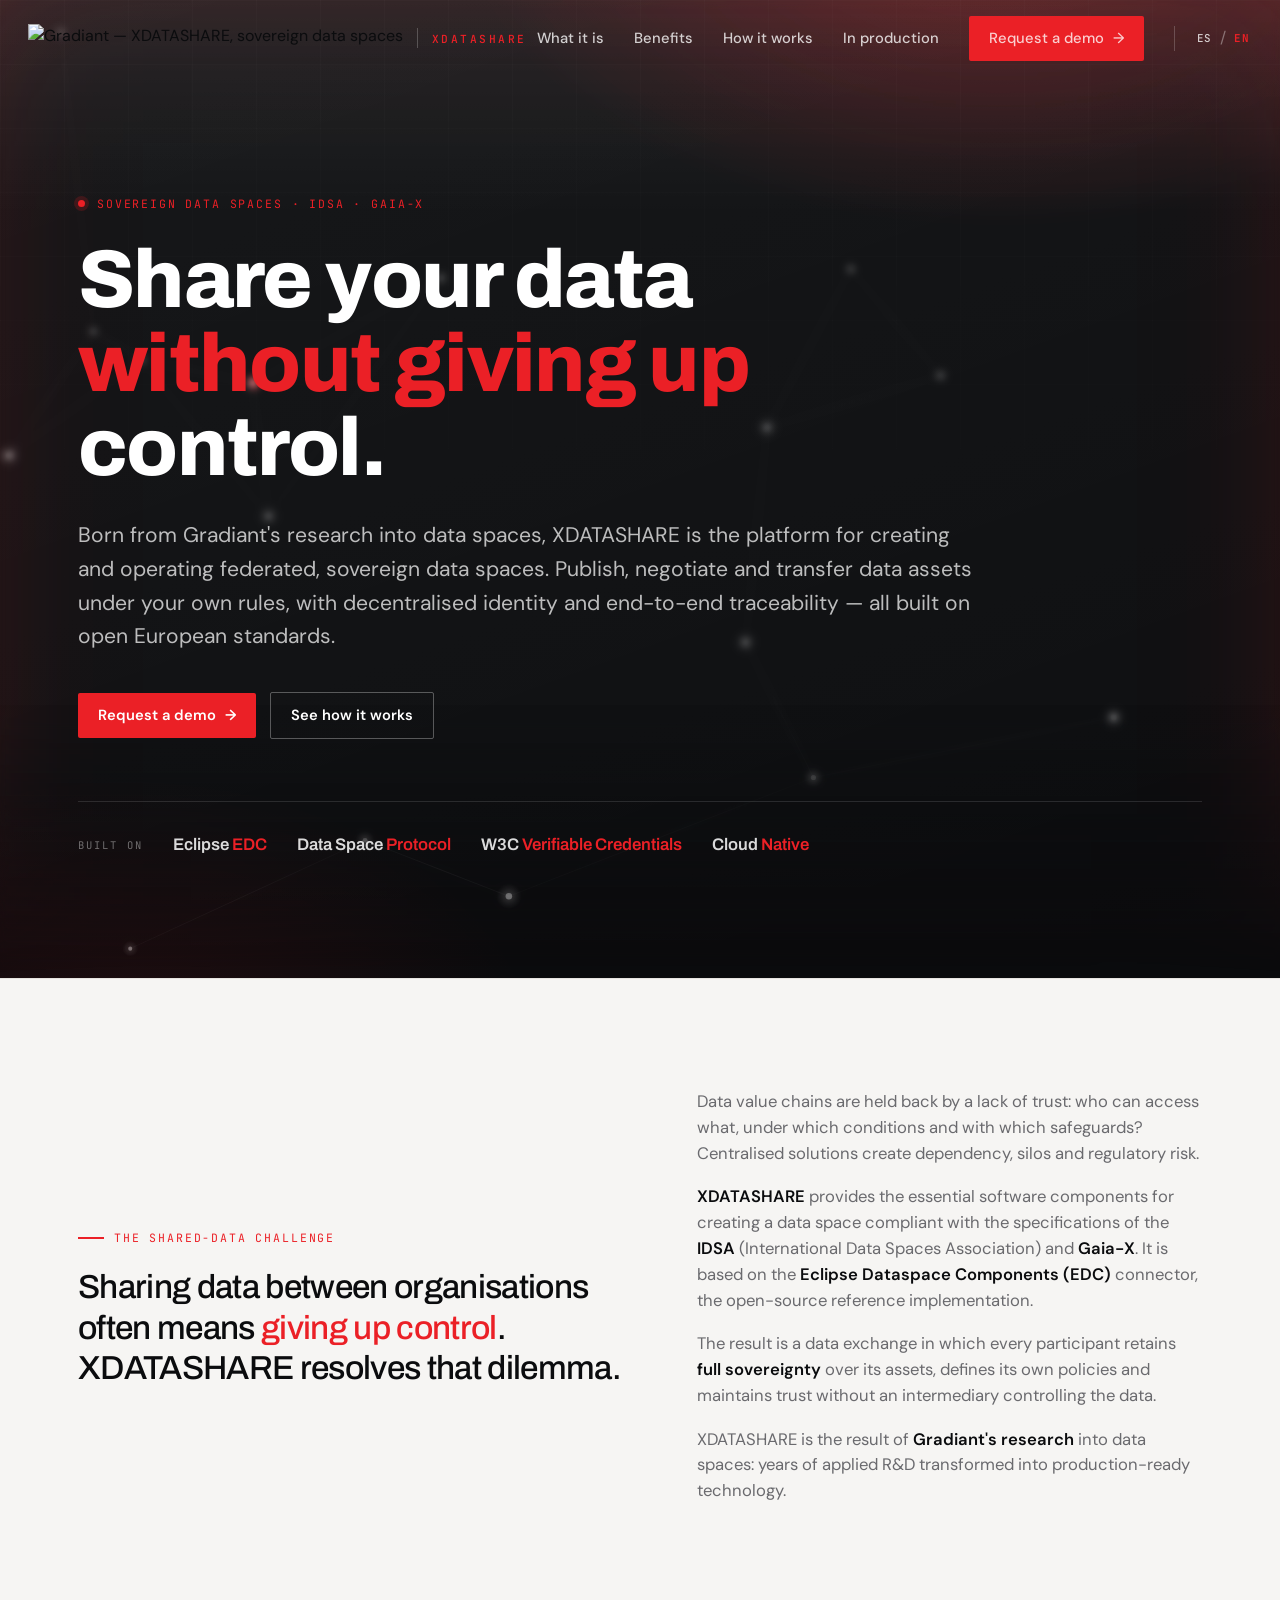
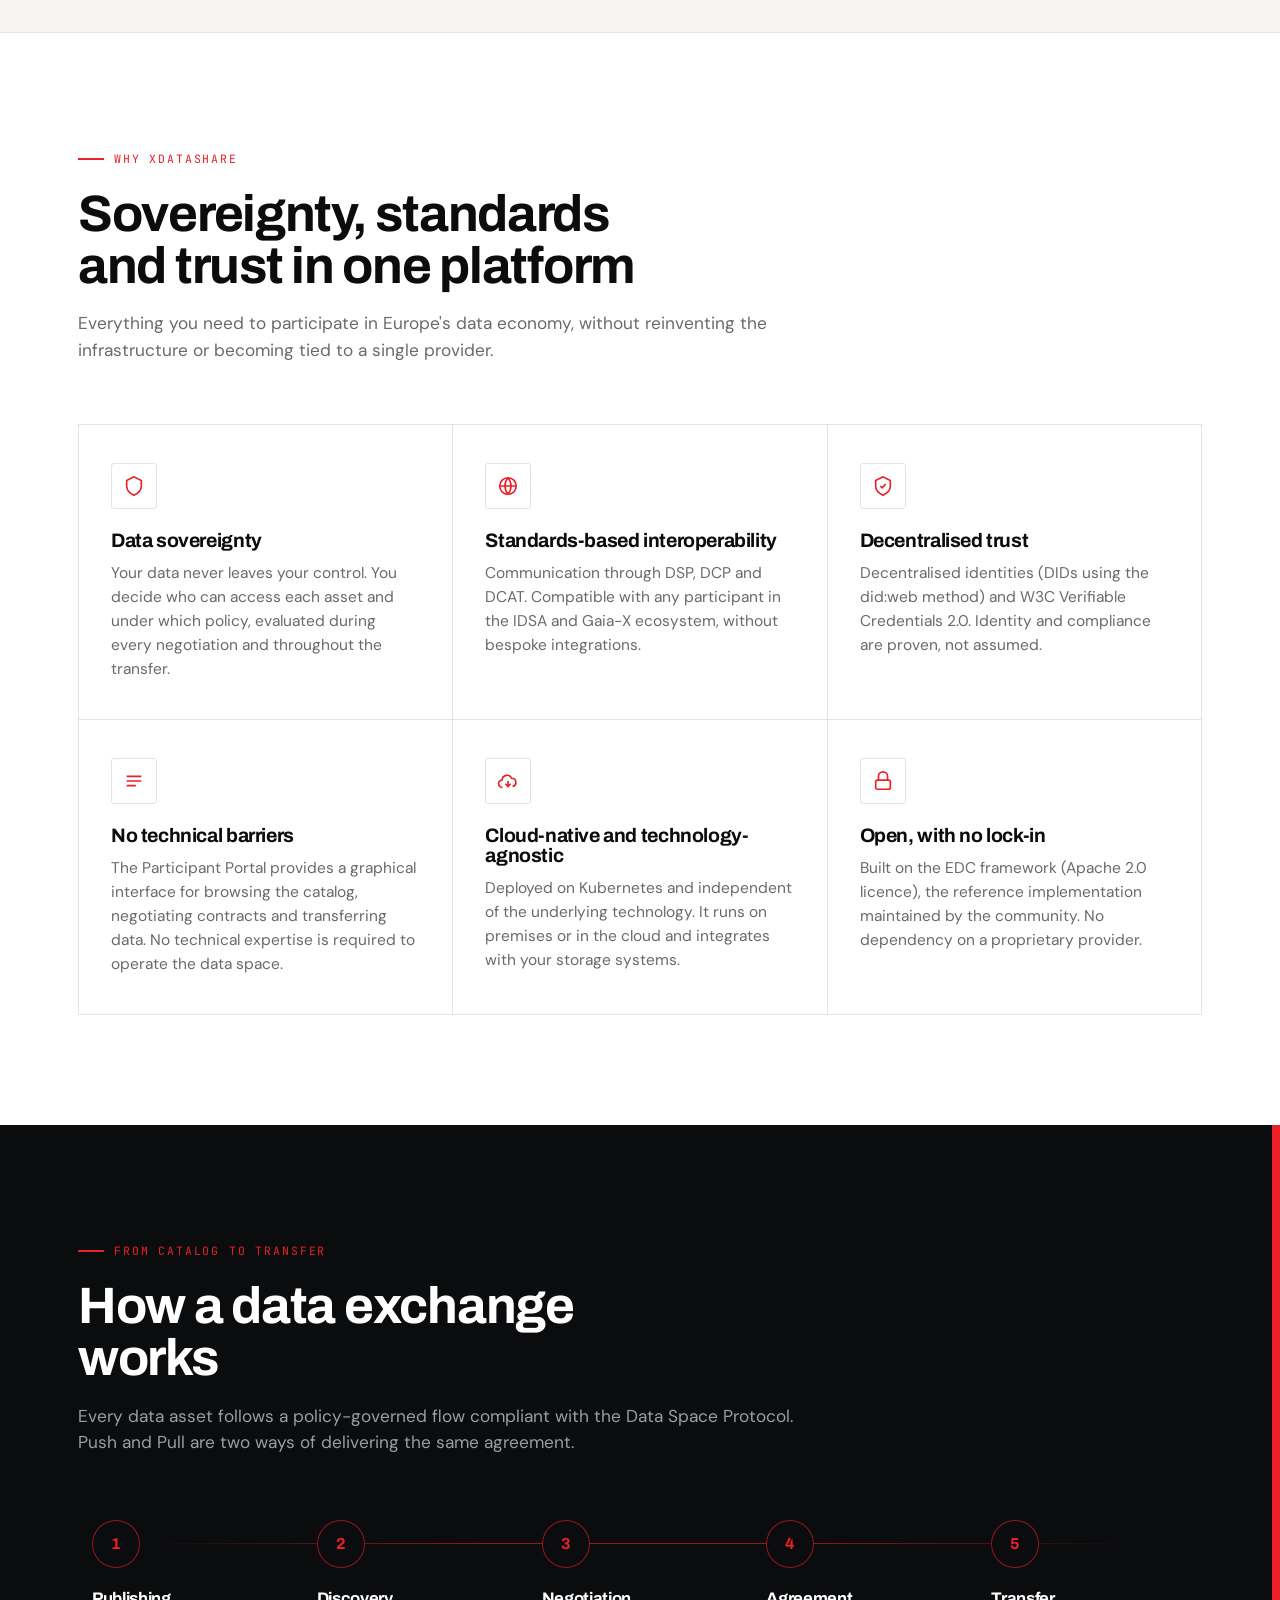
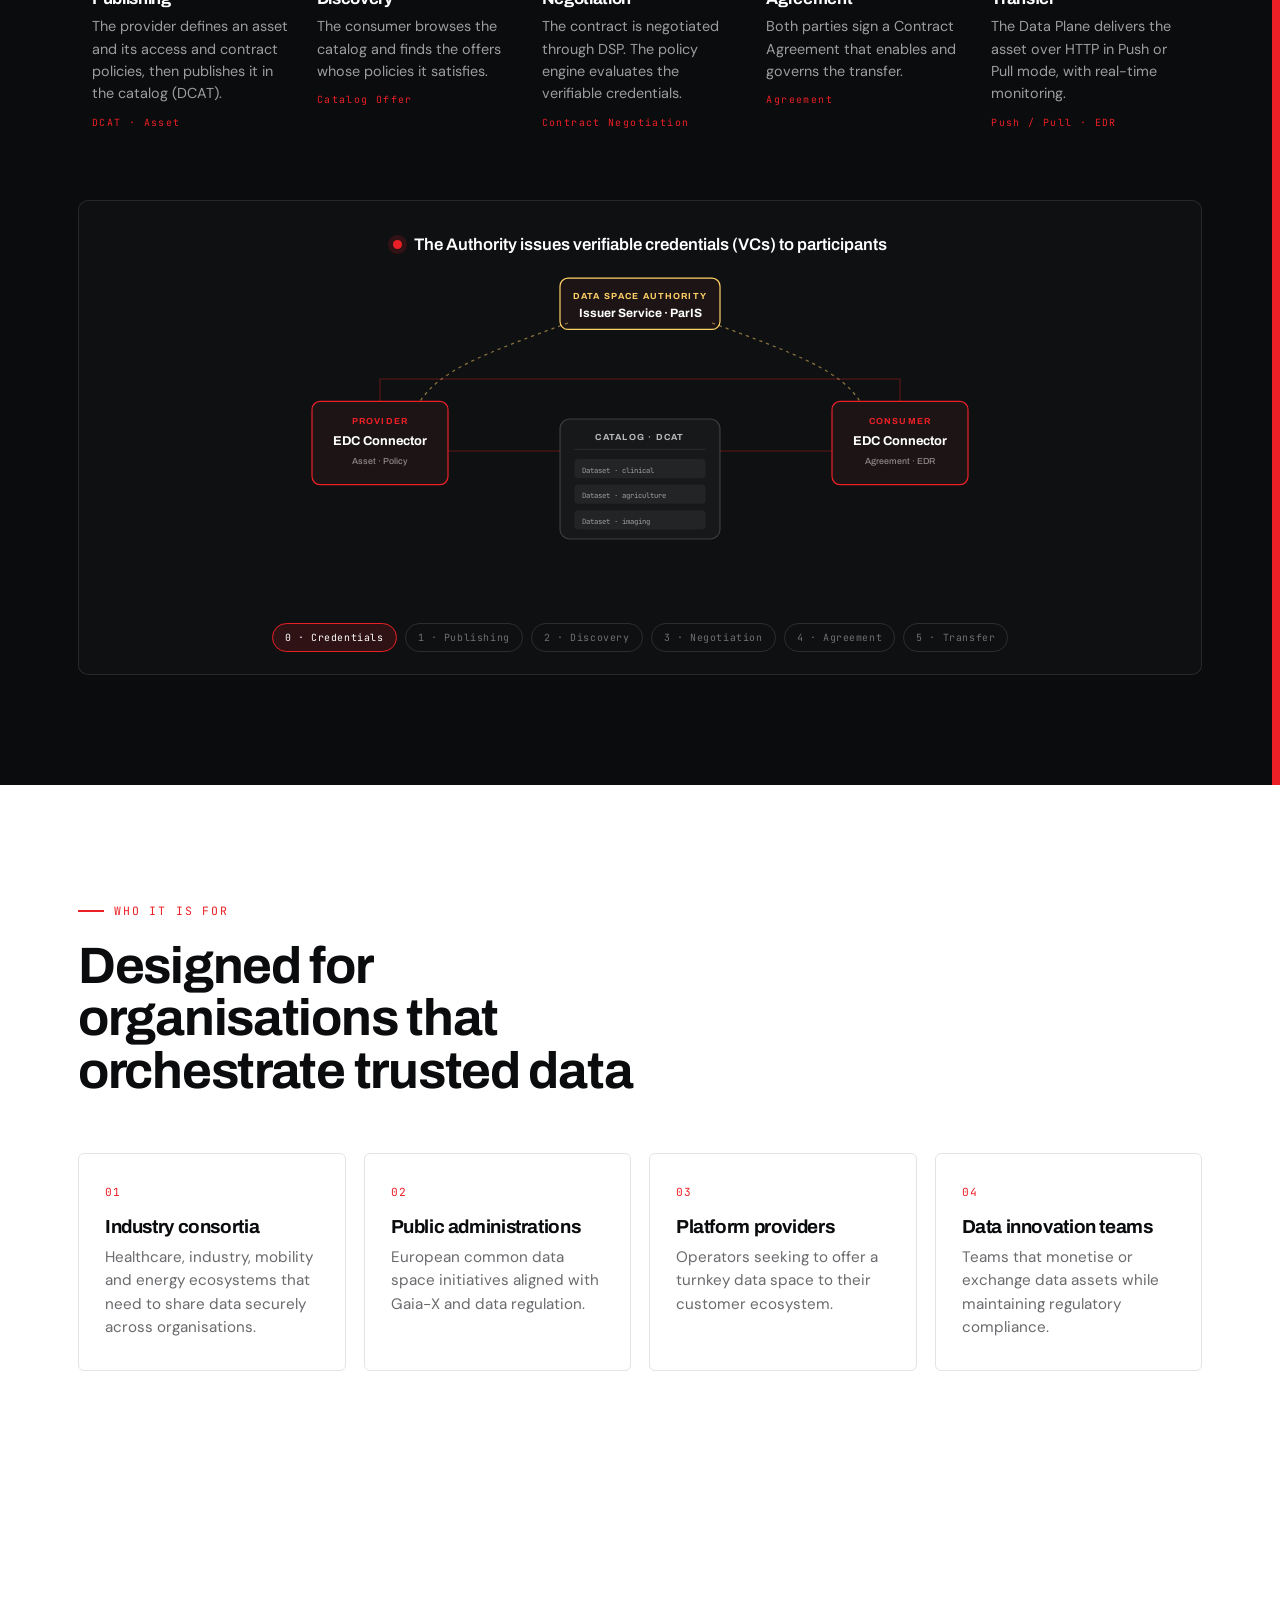
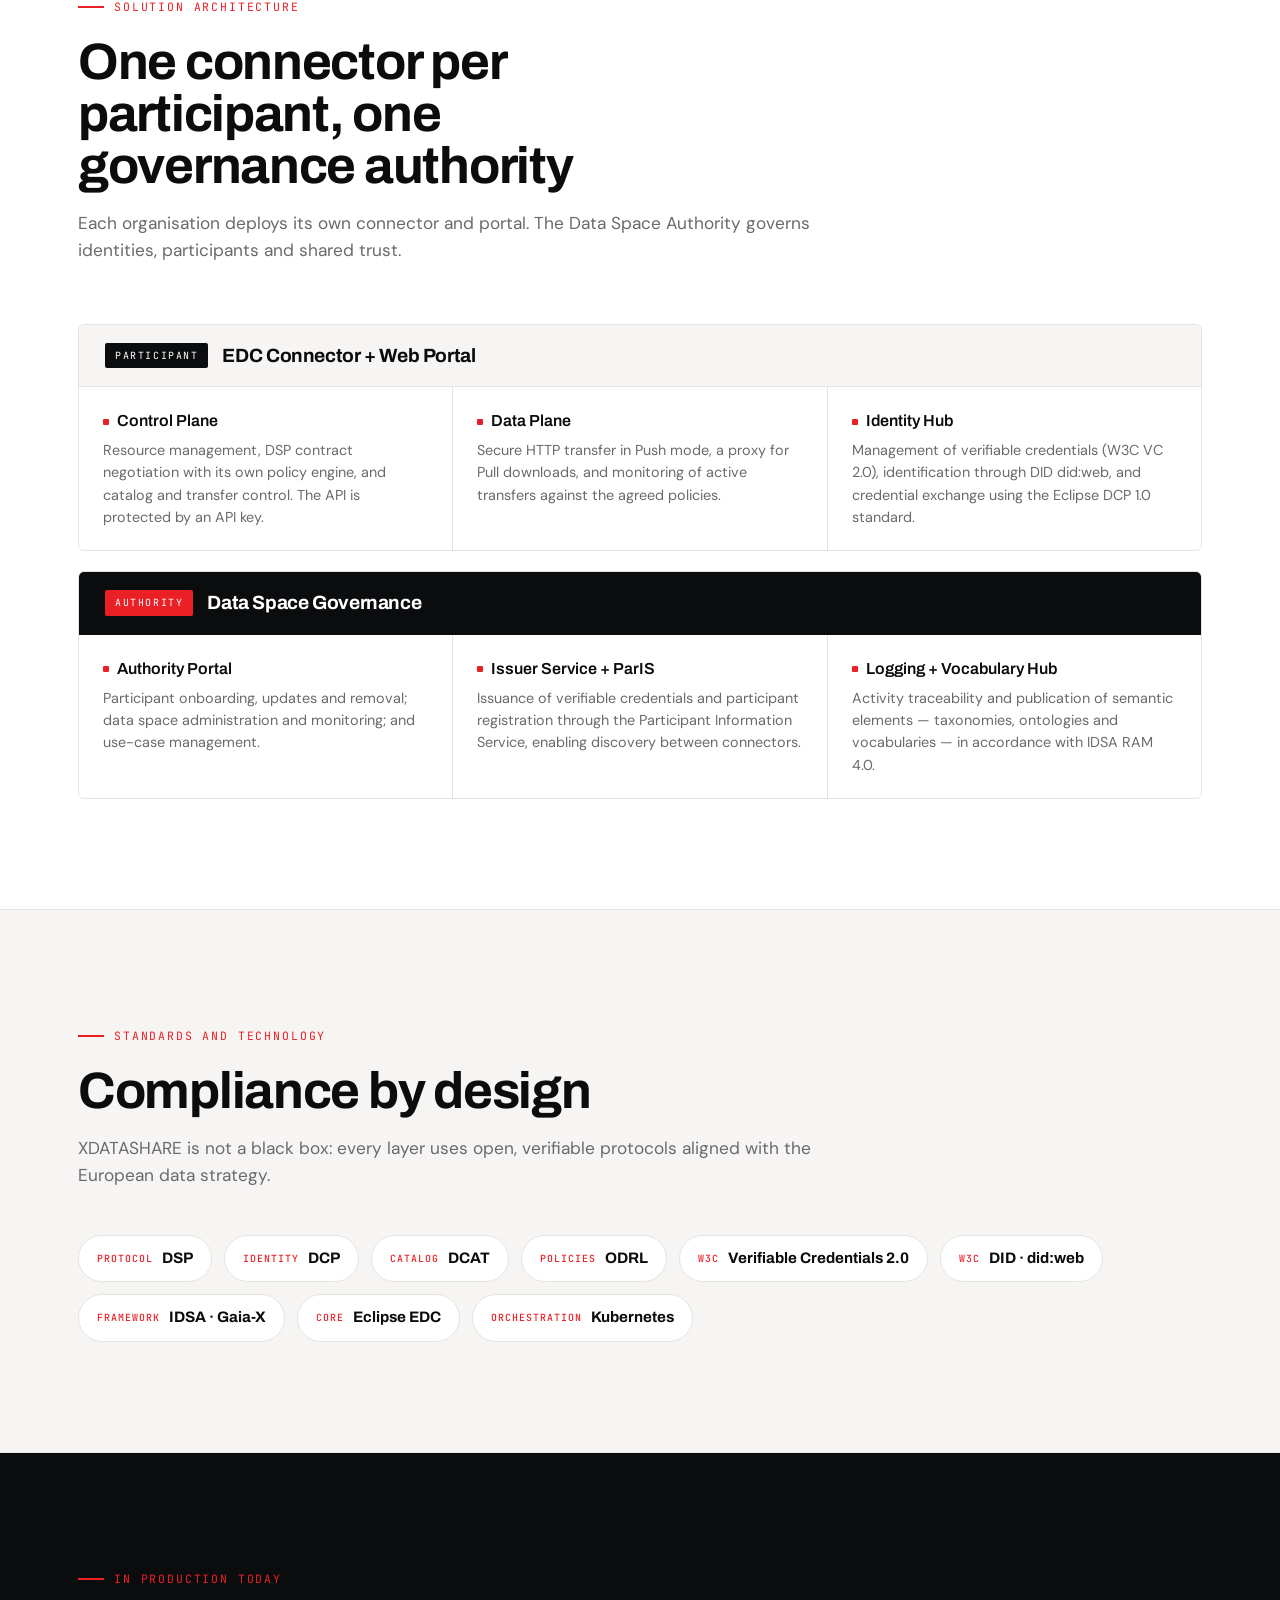
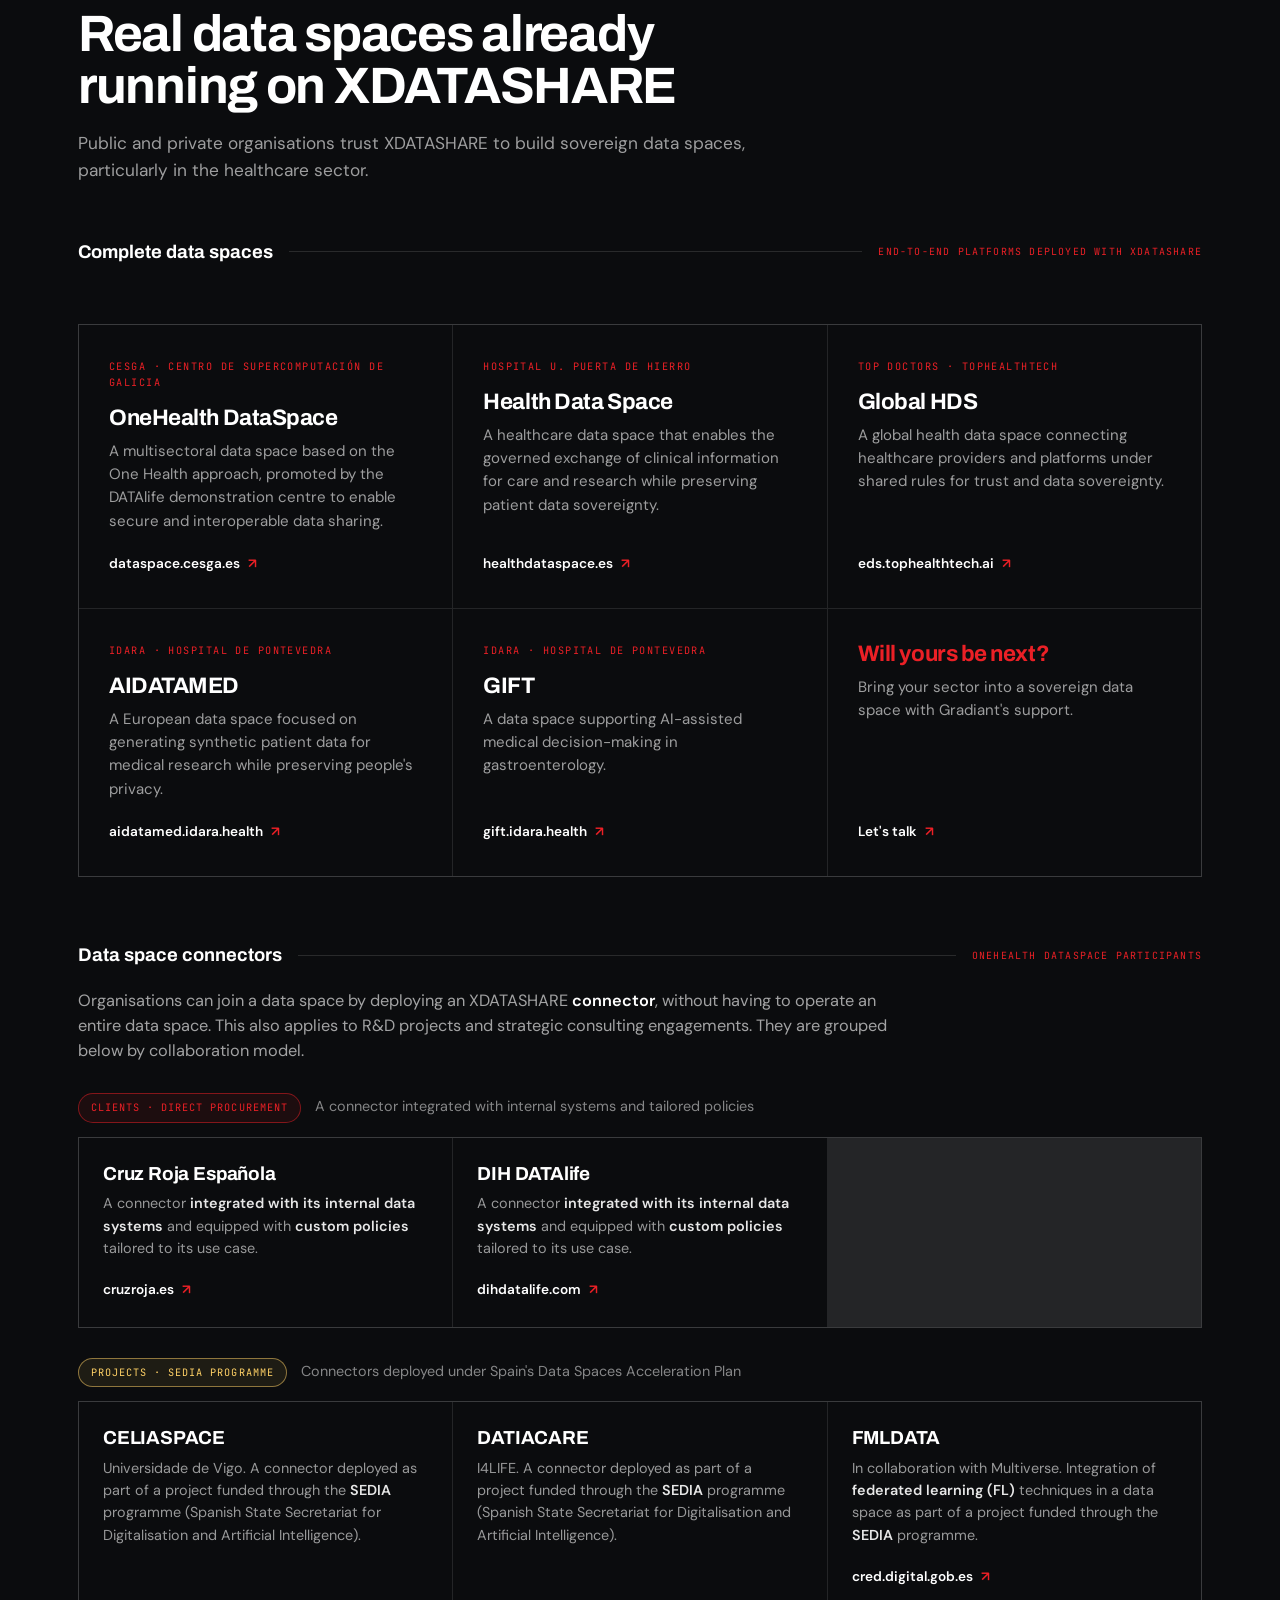
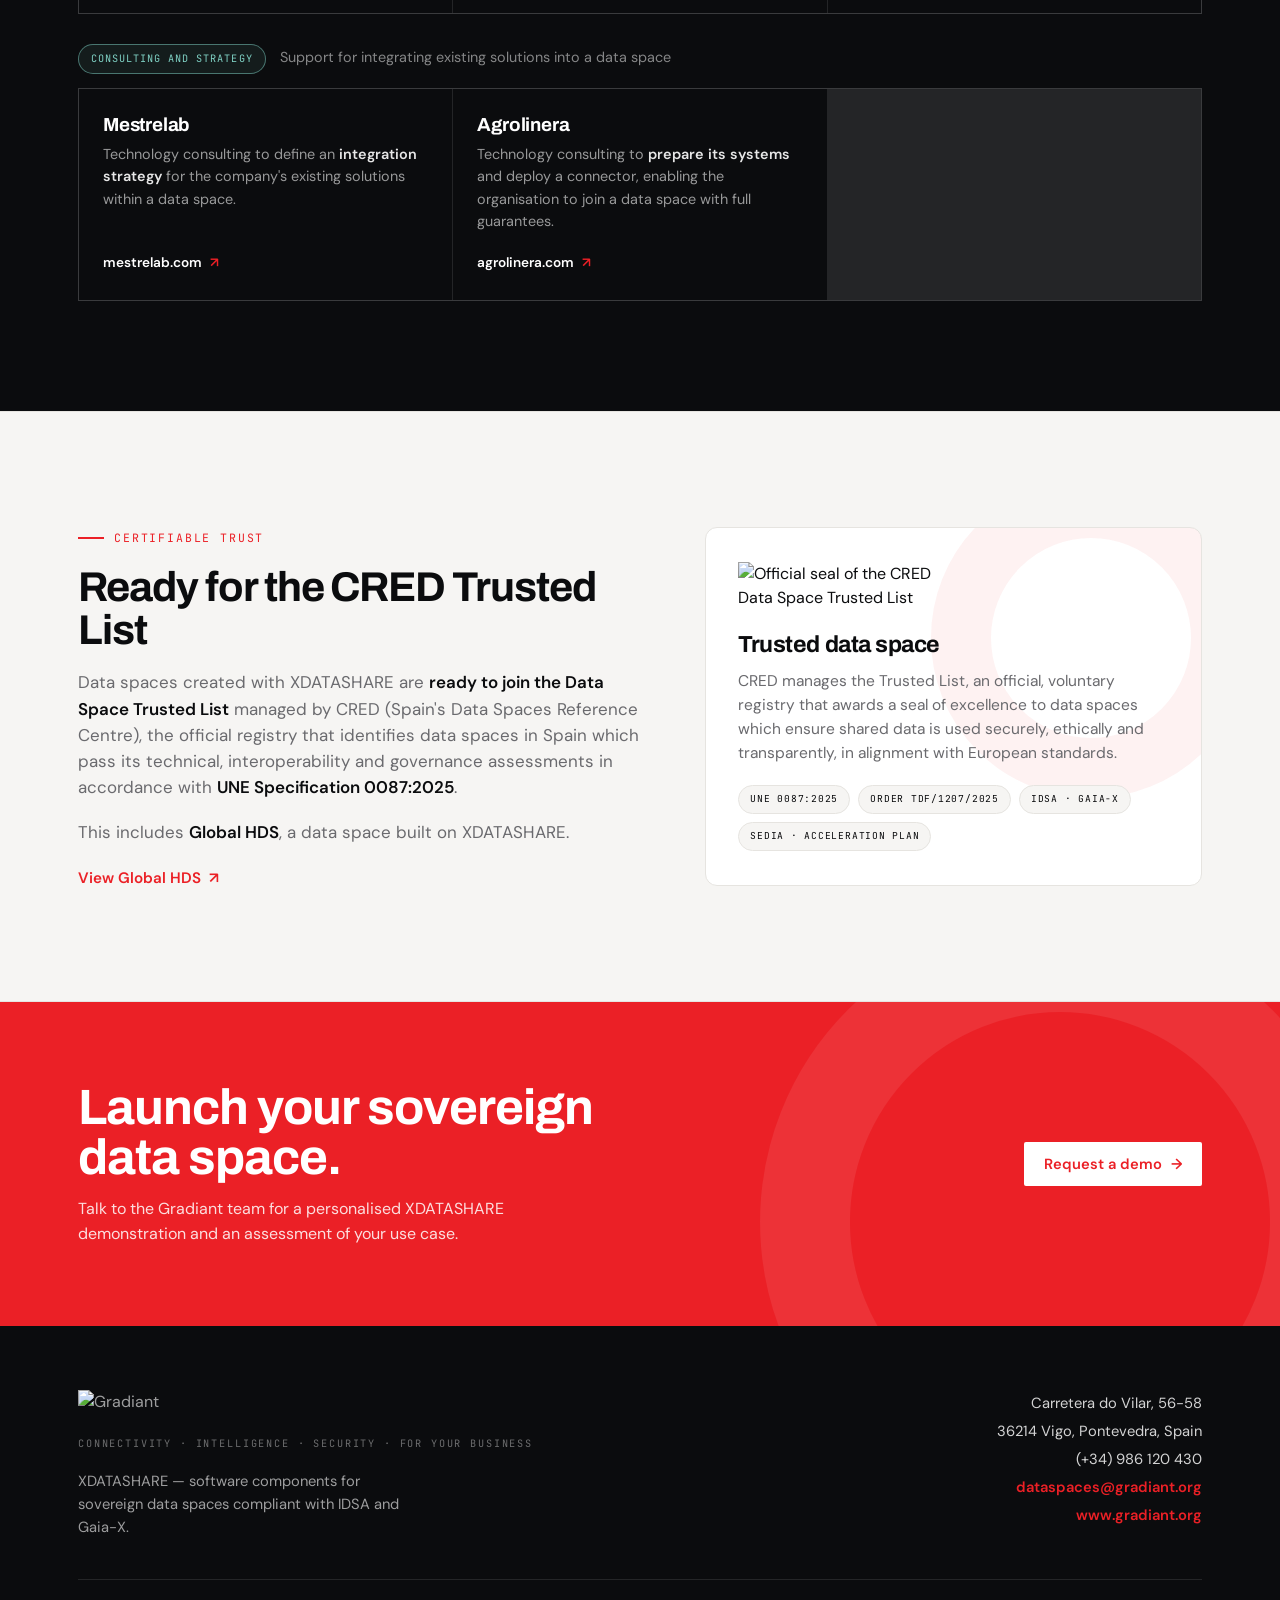
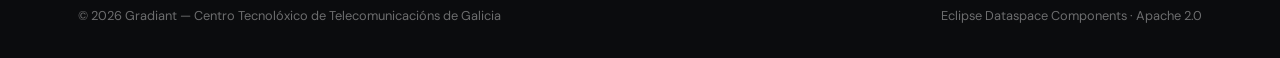
==== commit d62b96f1: "feat añadir pagina en inlges" ====
--- a/index.html
+++ b/index.html
@@ -1,5 +1,5 @@
 <!DOCTYPE html>
-<html lang="es">
+<html lang="es" data-language-detect data-alternate-language="en" data-alternate-url="en/">
 <head>
 <meta charset="UTF-8">
 <meta name="viewport" content="width=device-width, initial-scale=1.0">
@@ -9,11 +9,15 @@
 <meta name="author" content="Gradiant">
 <meta name="robots" content="index, follow">
 <link rel="canonical" href="https://xdatashare.com/">
+<link rel="alternate" hreflang="es" href="https://xdatashare.com/">
+<link rel="alternate" hreflang="en" href="https://xdatashare.com/en/">
+<link rel="alternate" hreflang="x-default" href="https://xdatashare.com/en/">
 
 <!-- Open Graph -->
 <meta property="og:type" content="website">
 <meta property="og:site_name" content="Gradiant">
 <meta property="og:locale" content="es_ES">
+<meta property="og:locale:alternate" content="en_US">
 <meta property="og:title" content="XDATASHARE · Espacios de datos soberanos — Gradiant">
 <meta property="og:description" content="Crea y opera espacios de datos federados y soberanos con XDATASHARE: conformes con IDSA y Gaia-X, basados en Eclipse EDC. Comparte datos sin ceder el control.">
 <meta property="og:url" content="https://xdatashare.com/">
@@ -61,6 +65,7 @@
       "applicationCategory": "BusinessApplication",
       "operatingSystem": "Kubernetes / Cloud-native",
       "url": "https://xdatashare.com/",
+      "inLanguage": "es",
       "description": "Plataforma para crear y operar espacios de datos federados y soberanos, conforme con IDSA y Gaia-X y basada en Eclipse Dataspace Components (EDC). Permite publicar, negociar y transferir activos de datos con identidad descentralizada y trazabilidad de extremo a extremo.",
       "publisher": { "@id": "https://www.gradiant.org/#organization" },
       "offers": {
@@ -74,6 +79,7 @@
   ]
 }
 </script>
+<script src="assets/js/language.js"></script>
 <link rel="preconnect" href="https://fonts.googleapis.com">
 <link rel="preconnect" href="https://fonts.gstatic.com" crossorigin>
 <link href="https://fonts.googleapis.com/css2?family=Archivo:wght@400;500;600;700;800&family=DM+Sans:ital,opsz,wght@0,9..40,400;0,9..40,500;0,9..40,600;0,9..40,700;1,9..40,400&family=JetBrains+Mono:wght@400;500&display=swap" rel="stylesheet">
@@ -83,7 +89,7 @@
 </head>
 <body>
 
-<nav id="nav">
+<nav id="nav" aria-label="Navegación principal">
   <a href="#top" class="brand">
     <img src="https://gradiant.org/wp-content/uploads/2024/10/LogoGradiant-2.svg" alt="Gradiant — XDATASHARE, espacios de datos soberanos">
     <span class="sep"></span>
@@ -95,6 +101,11 @@
     <a href="#como">Cómo funciona</a>
     <a href="#produccion">En producción</a>
     <a href="#demo" class="btn">Solicitar demo <span class="arr">→</span></a>
+    <div class="language-switcher" aria-label="Selector de idioma">
+      <a href="./?lang=es" lang="es" hreflang="es" aria-current="page" data-language-link>ES</a>
+      <span aria-hidden="true">/</span>
+      <a href="en/?lang=en" lang="en" hreflang="en" data-language-link>EN</a>
+    </div>
   </div>
 </nav>
 
@@ -224,7 +235,7 @@
 
     <!-- Animated exchange diagram -->
     <div class="exchange rv" aria-label="Animación del intercambio de datos: emisión de credenciales, catálogo, negociación y transferencia">
-      <div class="ex-phase"><span class="ex-dot"></span><span id="exLabel">La Autoridad emite credenciales verificables a los participantes</span></div>
+      <div class="ex-phase"><span class="ex-dot"></span><span id="exLabel">La Autoridad emite credenciales verificables (VC) a los participantes</span></div>
       <svg viewBox="0 0 900 420" xmlns="http://www.w3.org/2000/svg" class="ex-svg">
         <!-- ===== AUTHORITY (top) ===== -->
         <g class="node node-authority">
@@ -286,12 +297,12 @@
       </svg>
 
       <div class="ex-track">
-        <span class="ex-step" data-i="0">0 · Credenciales</span>
-        <span class="ex-step" data-i="1">1 · Publicación</span>
-        <span class="ex-step" data-i="2">2 · Descubrimiento</span>
-        <span class="ex-step" data-i="3">3 · Negociación</span>
-        <span class="ex-step" data-i="4">4 · Acuerdo</span>
-        <span class="ex-step" data-i="5">5 · Transferencia</span>
+        <span class="ex-step" data-i="0" data-phase-label="La Autoridad emite credenciales verificables (VC) a los participantes">0 · Credenciales</span>
+        <span class="ex-step" data-i="1" data-phase-label="El proveedor publica un activo de datos en el catálogo (DCAT)">1 · Publicación</span>
+        <span class="ex-step" data-i="2" data-phase-label="El consumidor explora el catálogo y localiza la oferta">2 · Descubrimiento</span>
+        <span class="ex-step" data-i="3" data-phase-label="Negociación del contrato vía DSP, validando las credenciales">3 · Negociación</span>
+        <span class="ex-step" data-i="4" data-phase-label="Acuerdo de contrato firmado entre ambas partes">4 · Acuerdo</span>
+        <span class="ex-step" data-i="5" data-phase-label="Transferencia de datos (Push / Pull · EDR), supervisada en tiempo real">5 · Transferencia</span>
       </div>
     </div>
   </div>
@@ -483,7 +494,7 @@
       <a class="ex-link" href="https://eds.tophealthtech.ai/" target="_blank" rel="noopener">Ver Global HDS <span>↗</span></a>
     </div>
     <div class="cred-seal rv">
-      <img class="cred-logo" src="https://cred.digital.gob.es/lista-de-confianza/_jcr_content/root/container/container/two_columns/col1/image.coreimg.85.1600.png/1771854042400/image.png" alt="Sello oficial de la Lista de Confianza de Espacios de Datos — CRED" loading="lazy">
+      <img class="cred-logo" src="https://cred.digital.gob.es/content/dam/cred/imagenes/lista-de-confianza/Datos%20de%20confianza.png" alt="Sello oficial de la Lista de Confianza de Espacios de Datos — CRED" loading="lazy">
       <h3>Espacio de datos de confianza</h3>
       <p>El CRED gestiona la Lista de Confianza, un registro oficial y voluntario que otorga un sello de excelencia a los espacios que garantizan un uso seguro, ético y transparente de los datos compartidos, alineados con los estándares europeos.</p>
       <div class="meta">
--- a/assets/css/site.css
+++ b/assets/css/site.css
@@ -15,7 +15,14 @@
 .navlinks{display:flex;align-items:center;gap:30px}
 .navlinks a{color:rgba(255,255,255,.78);font-size:.92rem;font-weight:500;transition:color .25s}
 .navlinks a:hover{color:#fff}
-@media(max-width:880px){.navlinks a{display:none}}
+.language-switcher{display:flex;align-items:center;gap:6px;padding-left:20px;border-left:1px solid rgba(255,255,255,.2);color:rgba(255,255,255,.36)}
+.navlinks .language-switcher a{padding:4px 2px;font-family:'JetBrains Mono';font-size:.68rem;letter-spacing:.08em}
+.navlinks .language-switcher a[aria-current="page"]{color:var(--red);font-weight:700}
+@media(max-width:880px){
+  .navlinks{gap:0}
+  .navlinks>a{display:none}
+  .language-switcher{padding-left:0;border-left:0}
+}
 
 /* ---------- Hero ---------- */
 .hero{
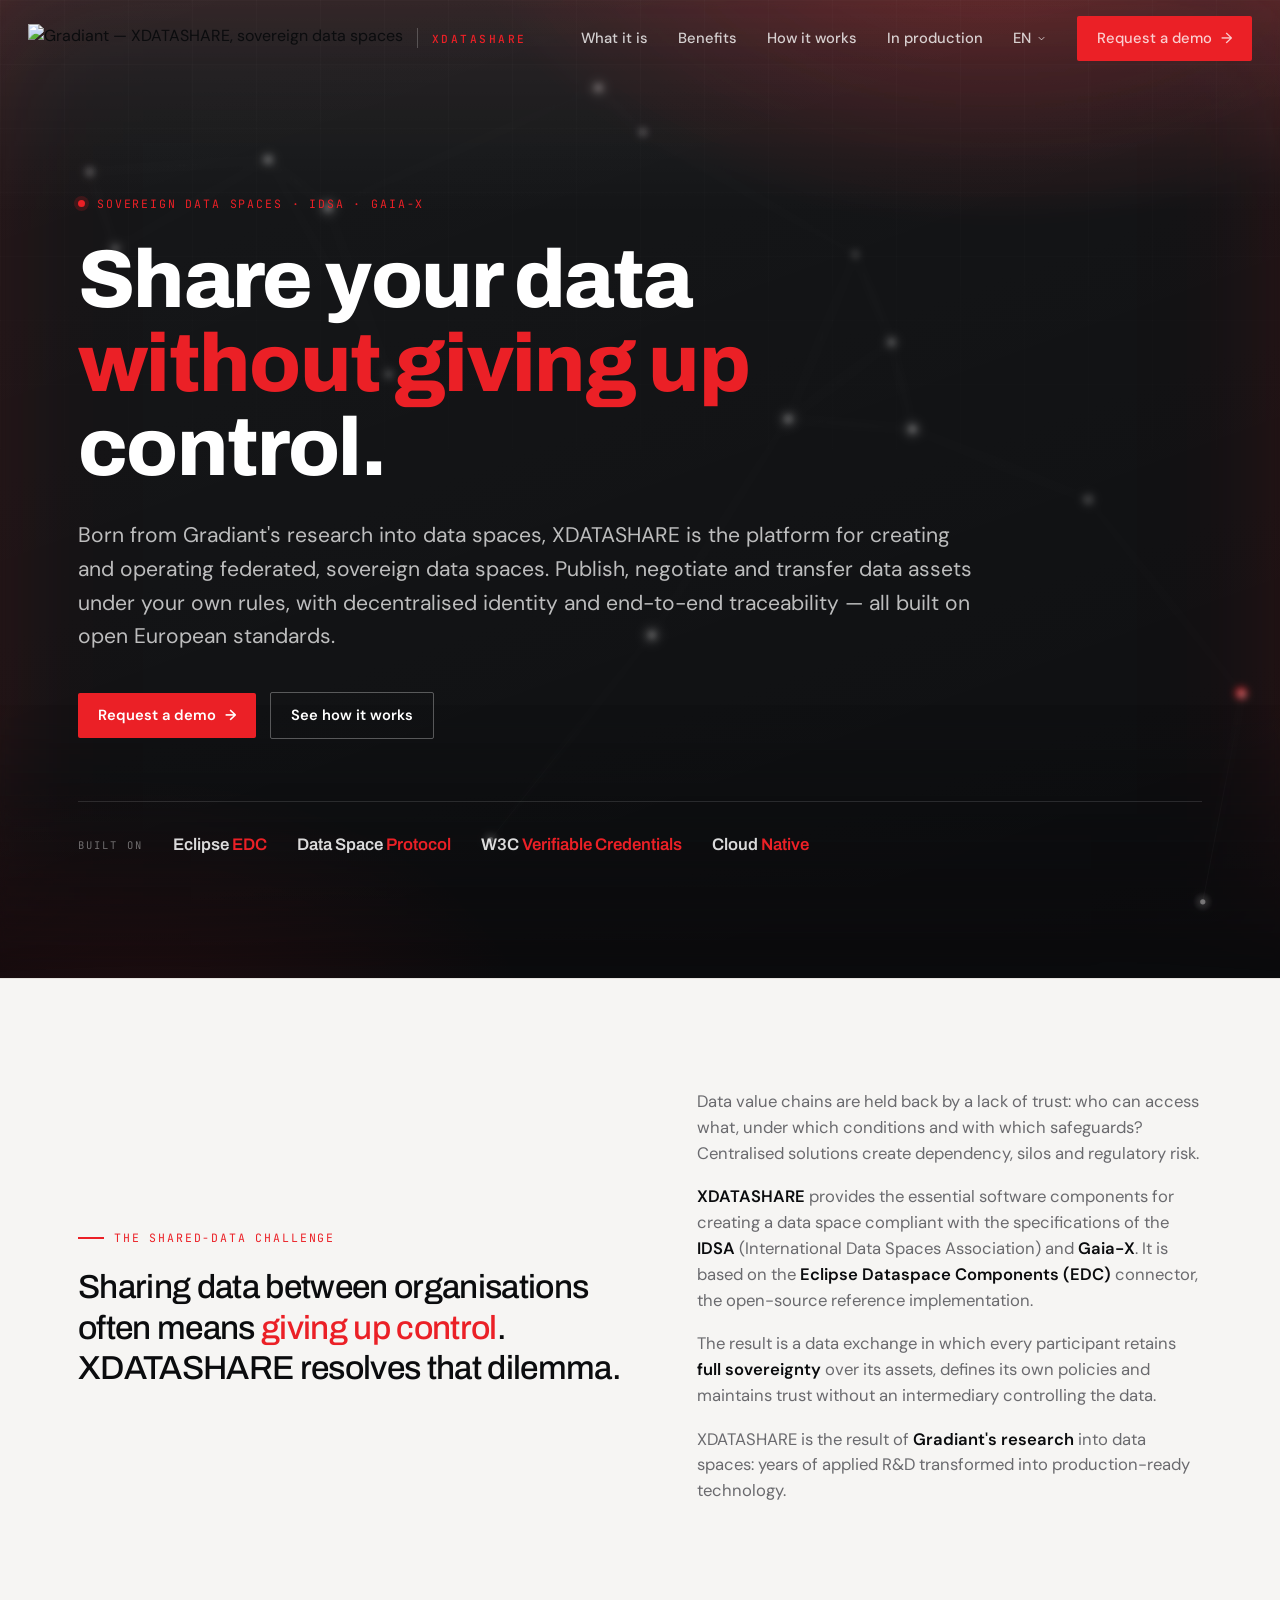
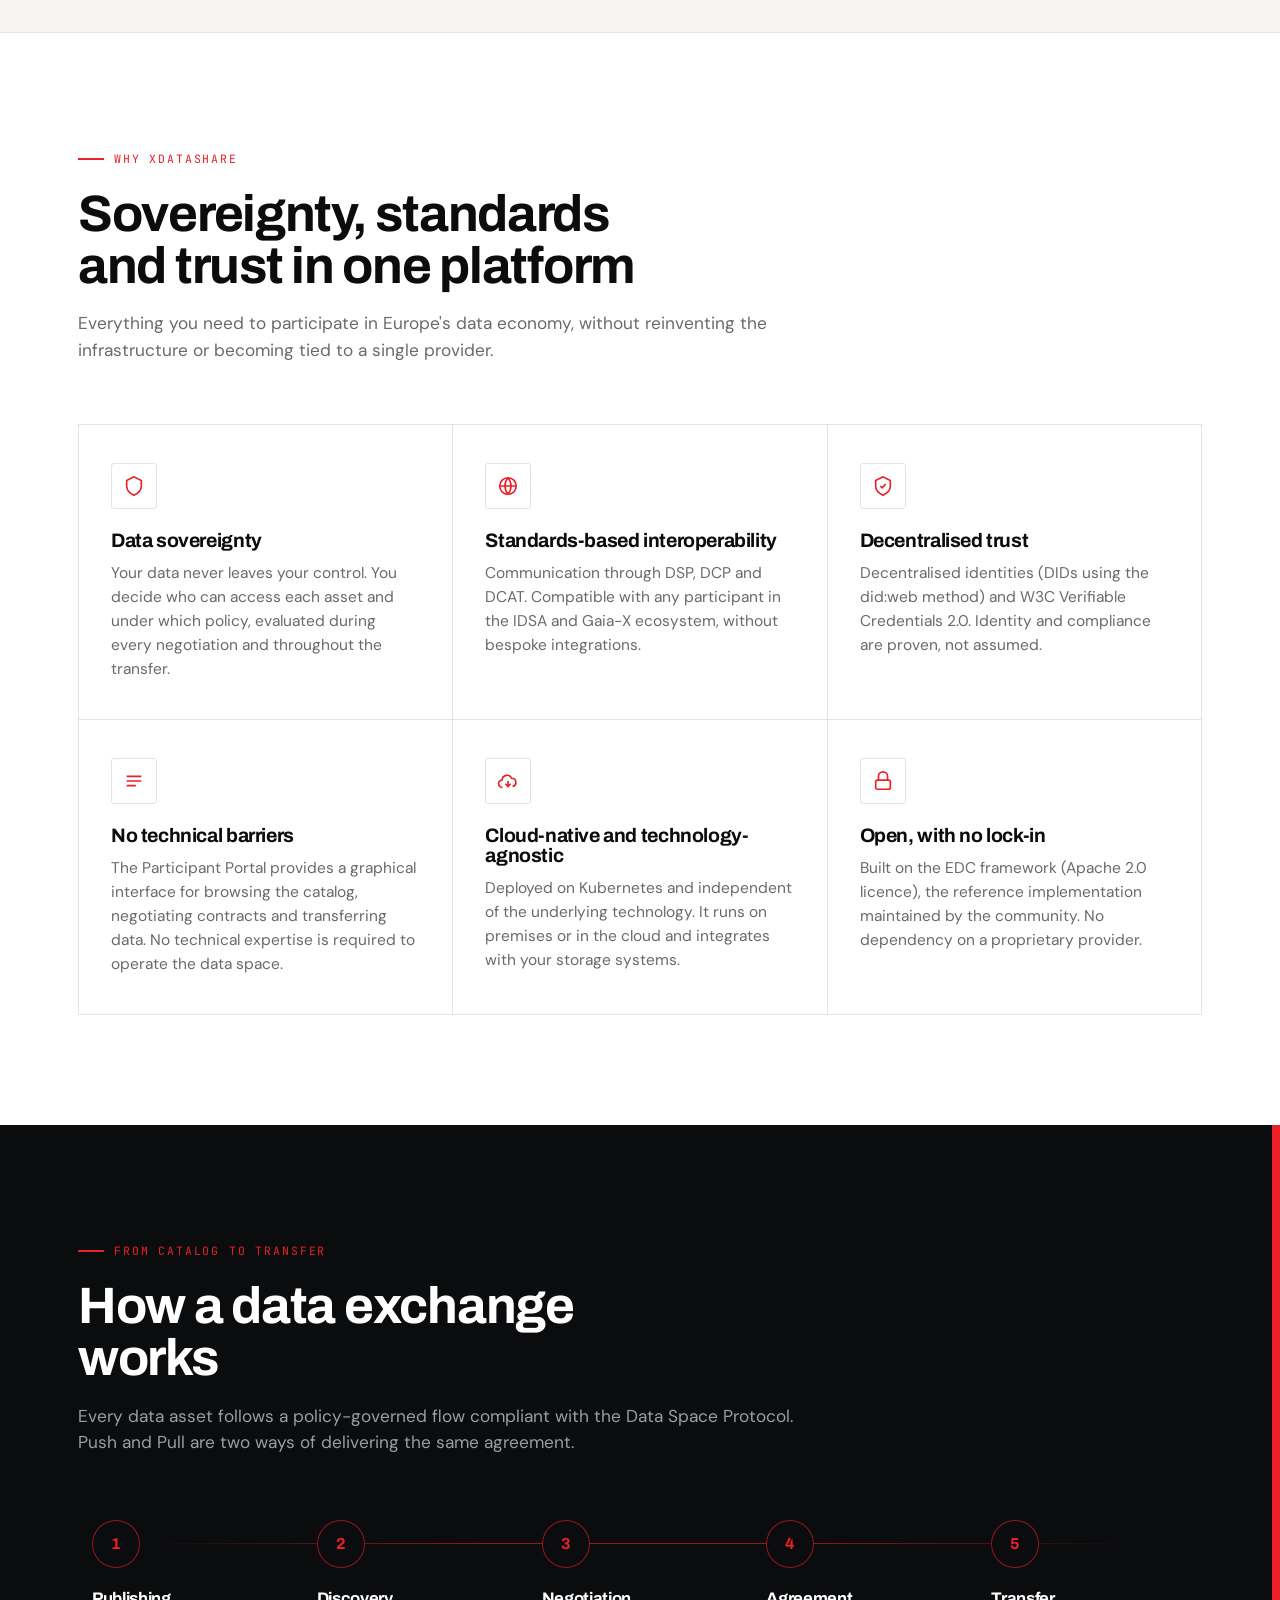
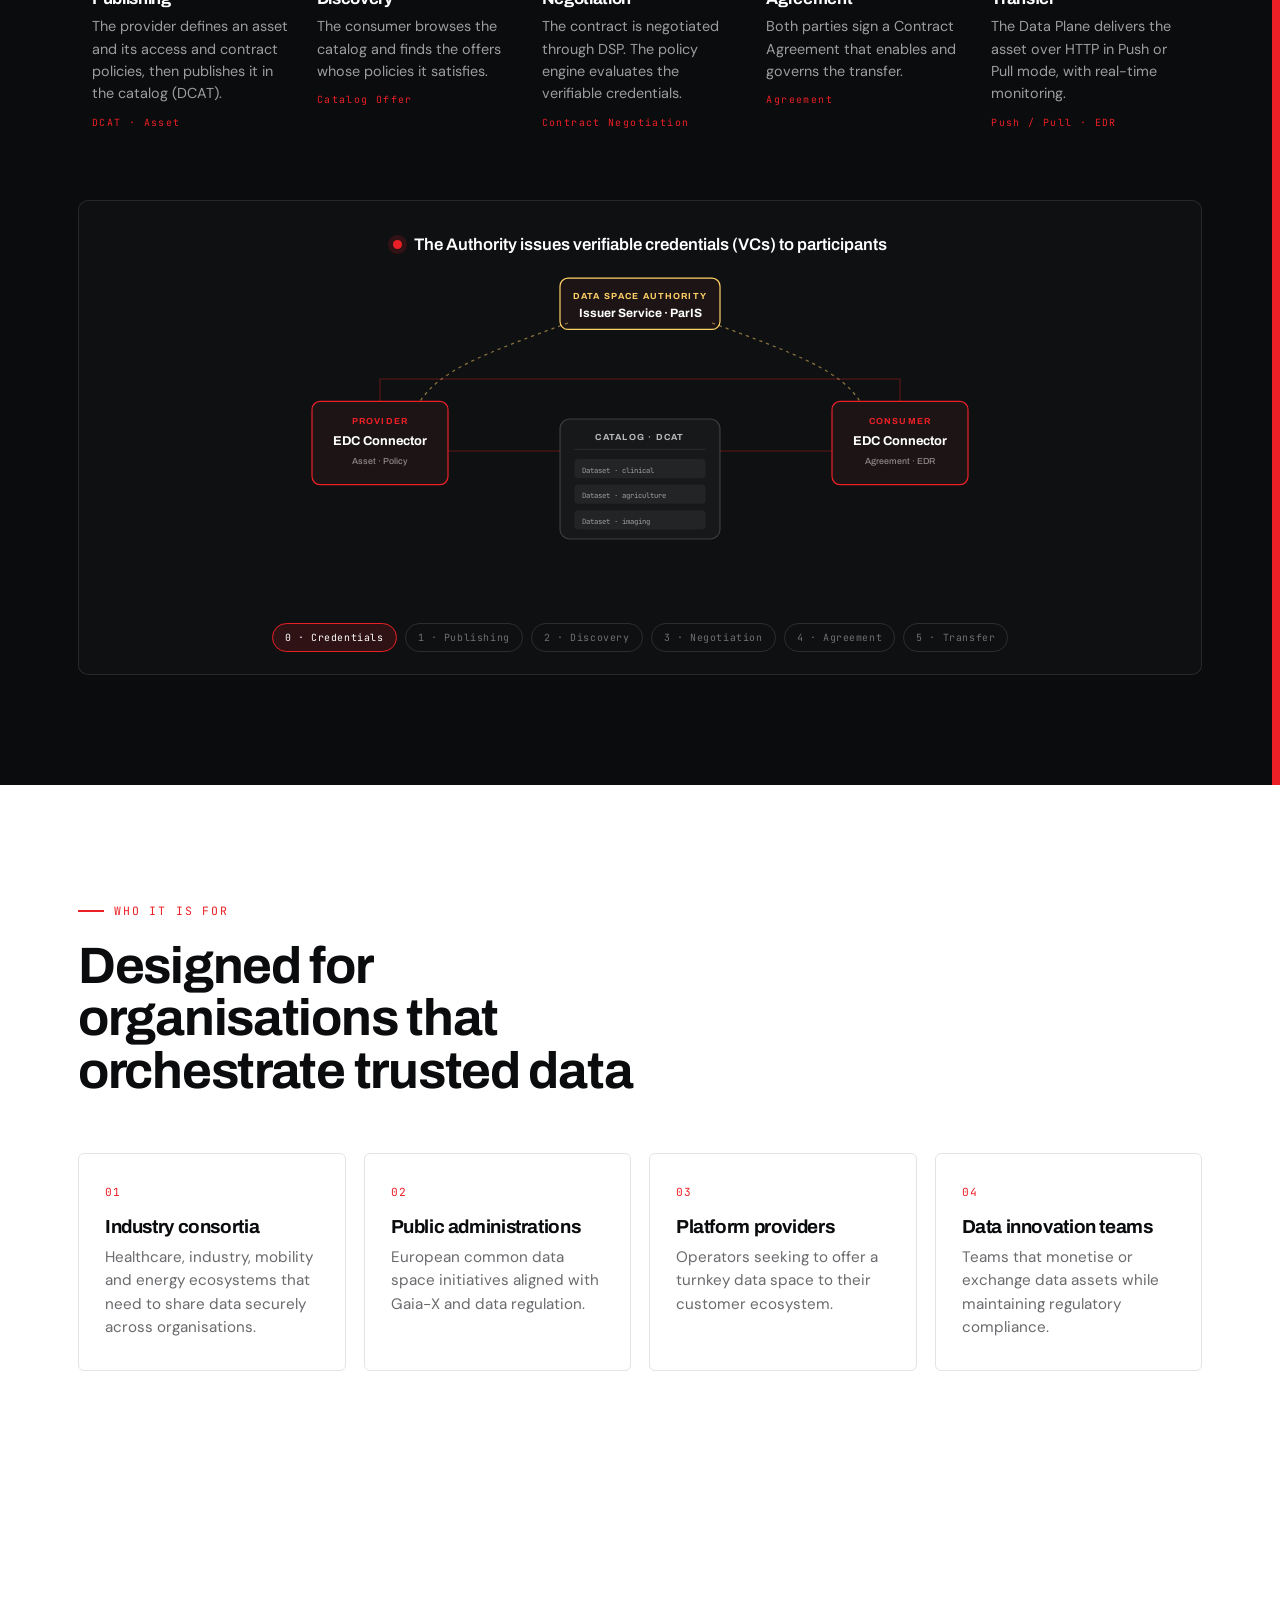
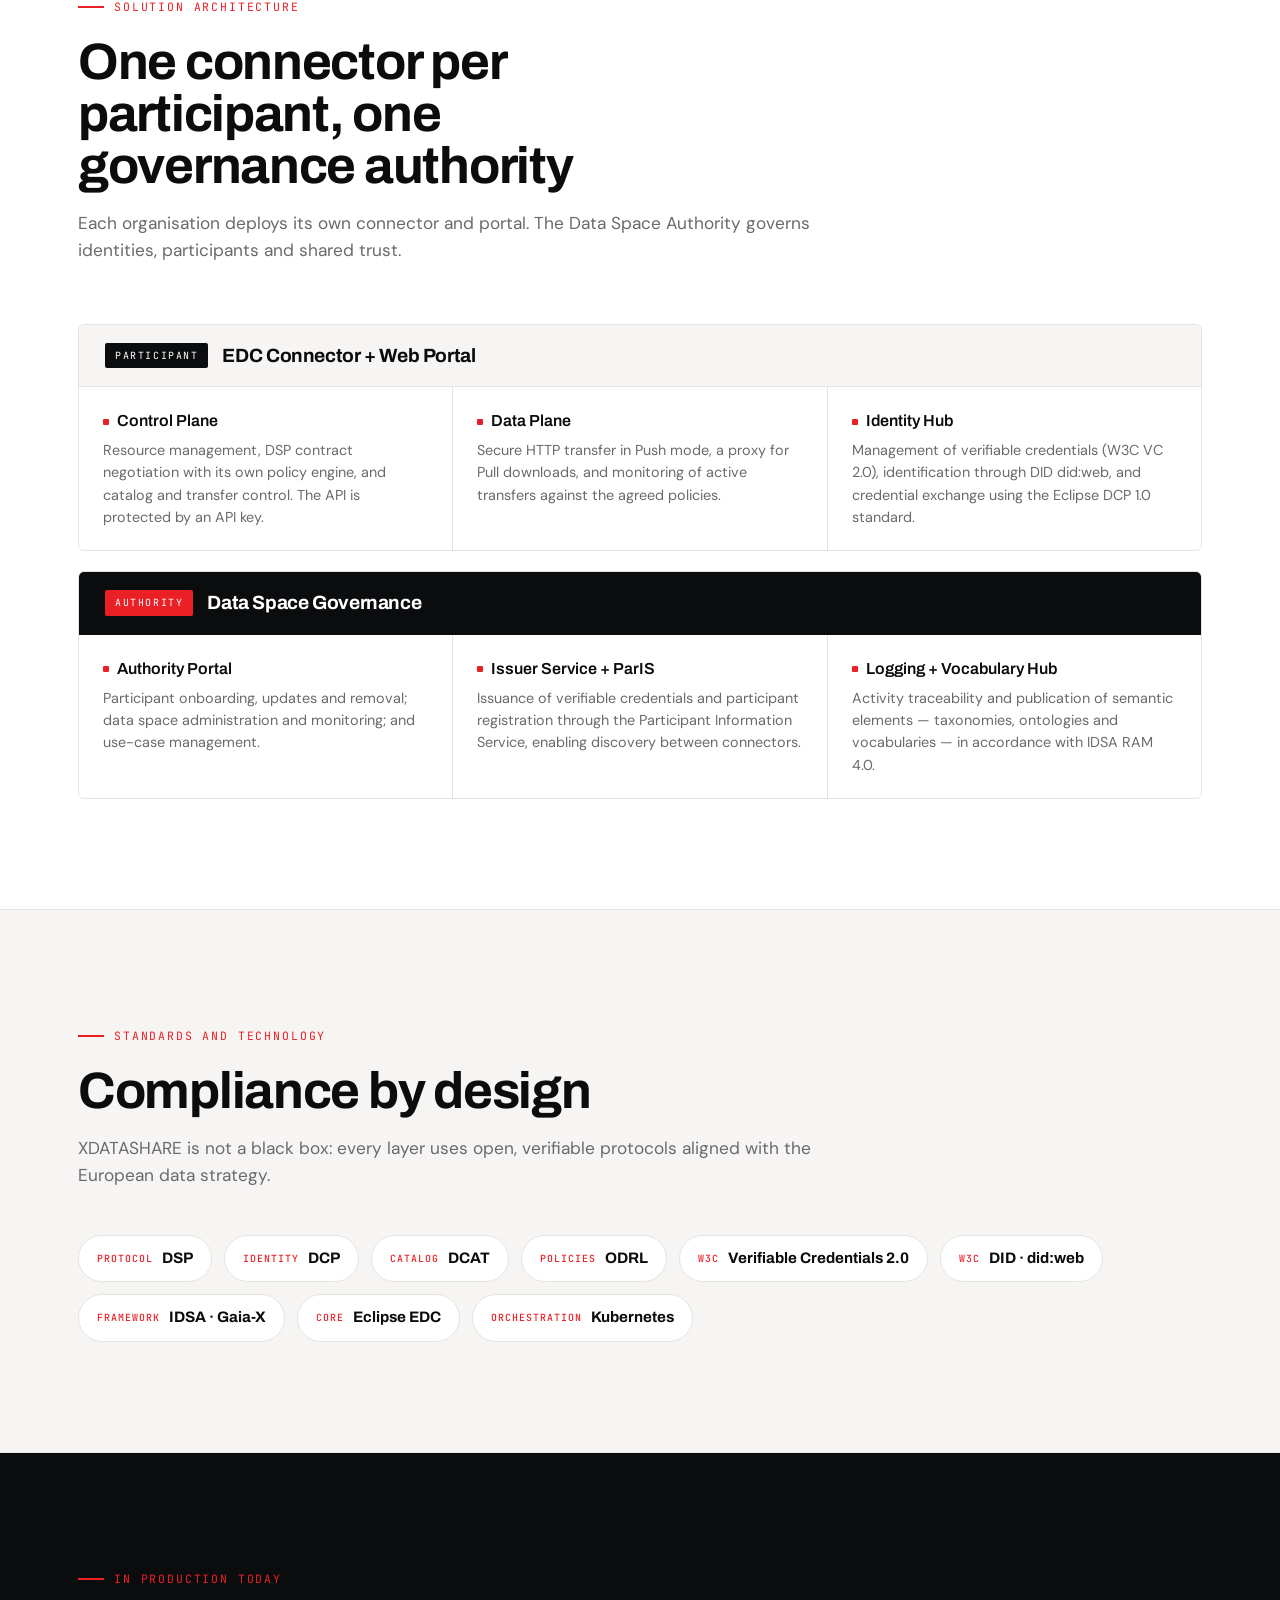
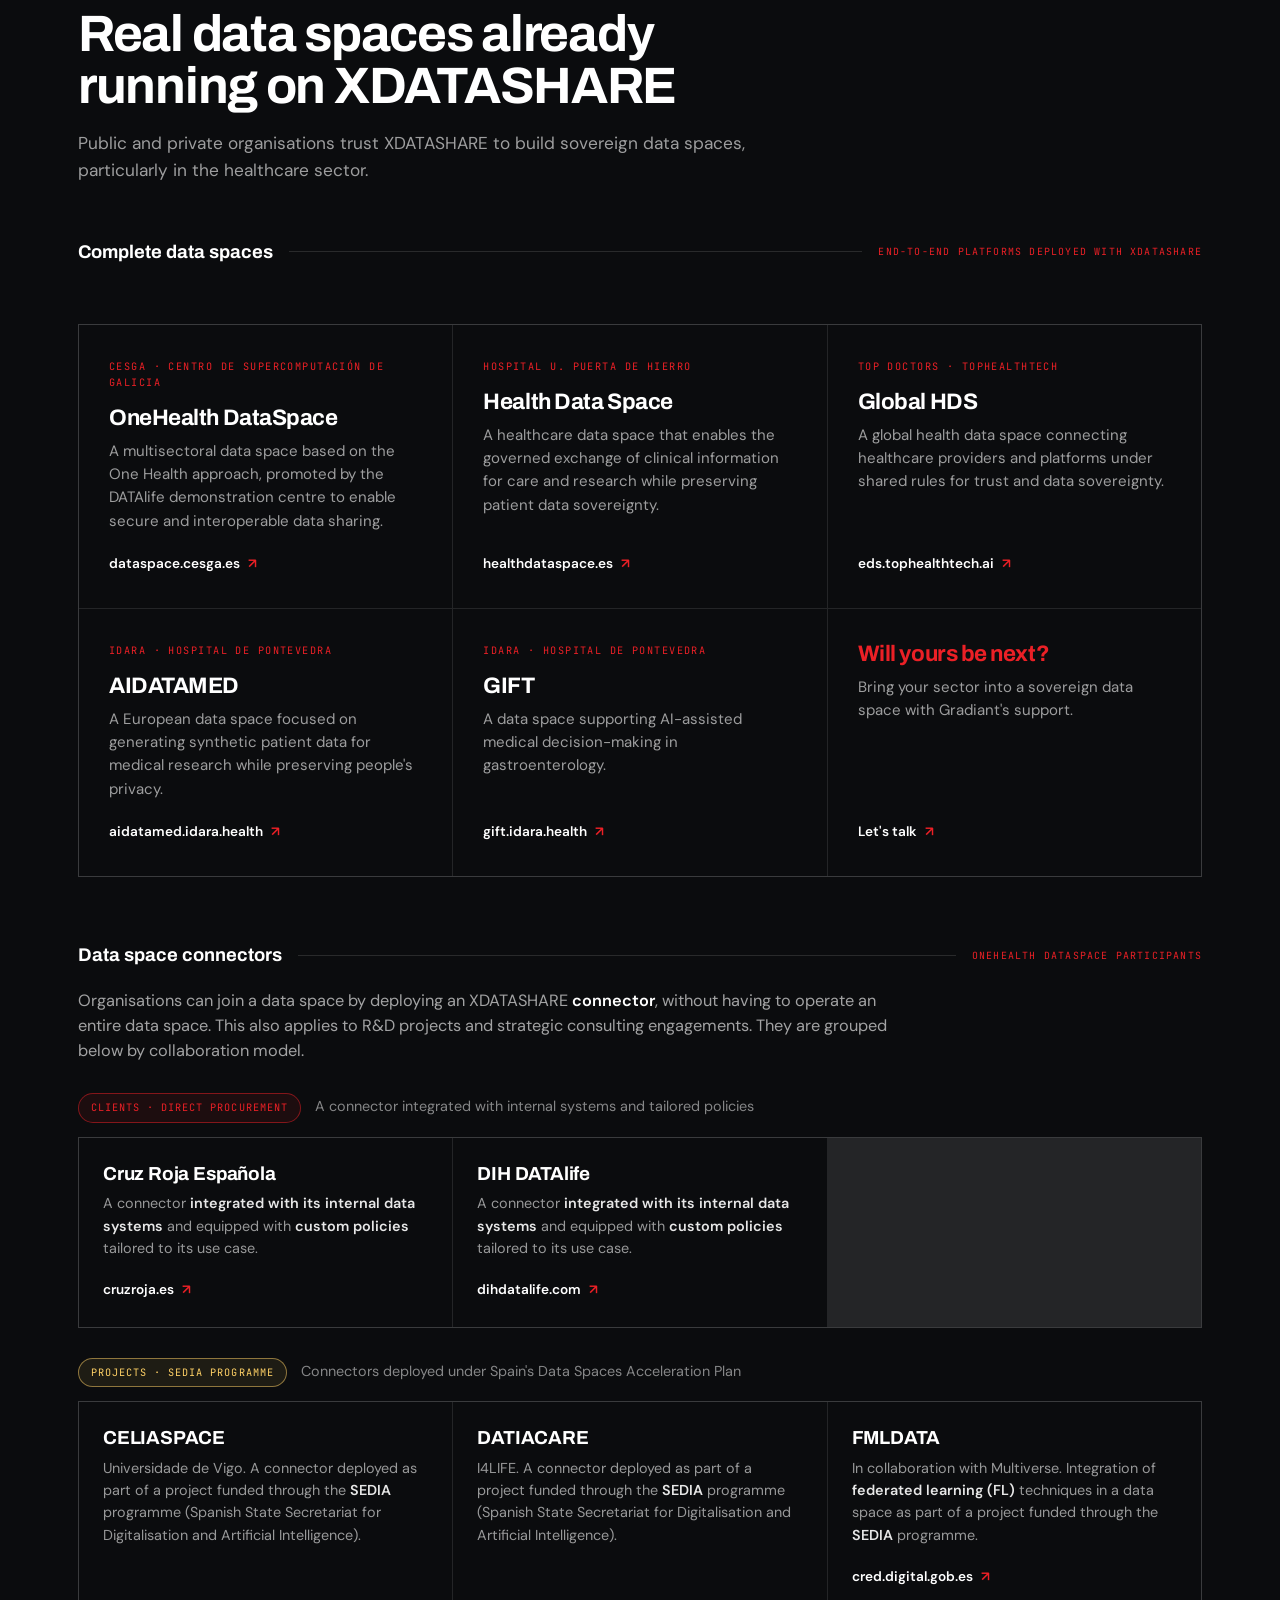
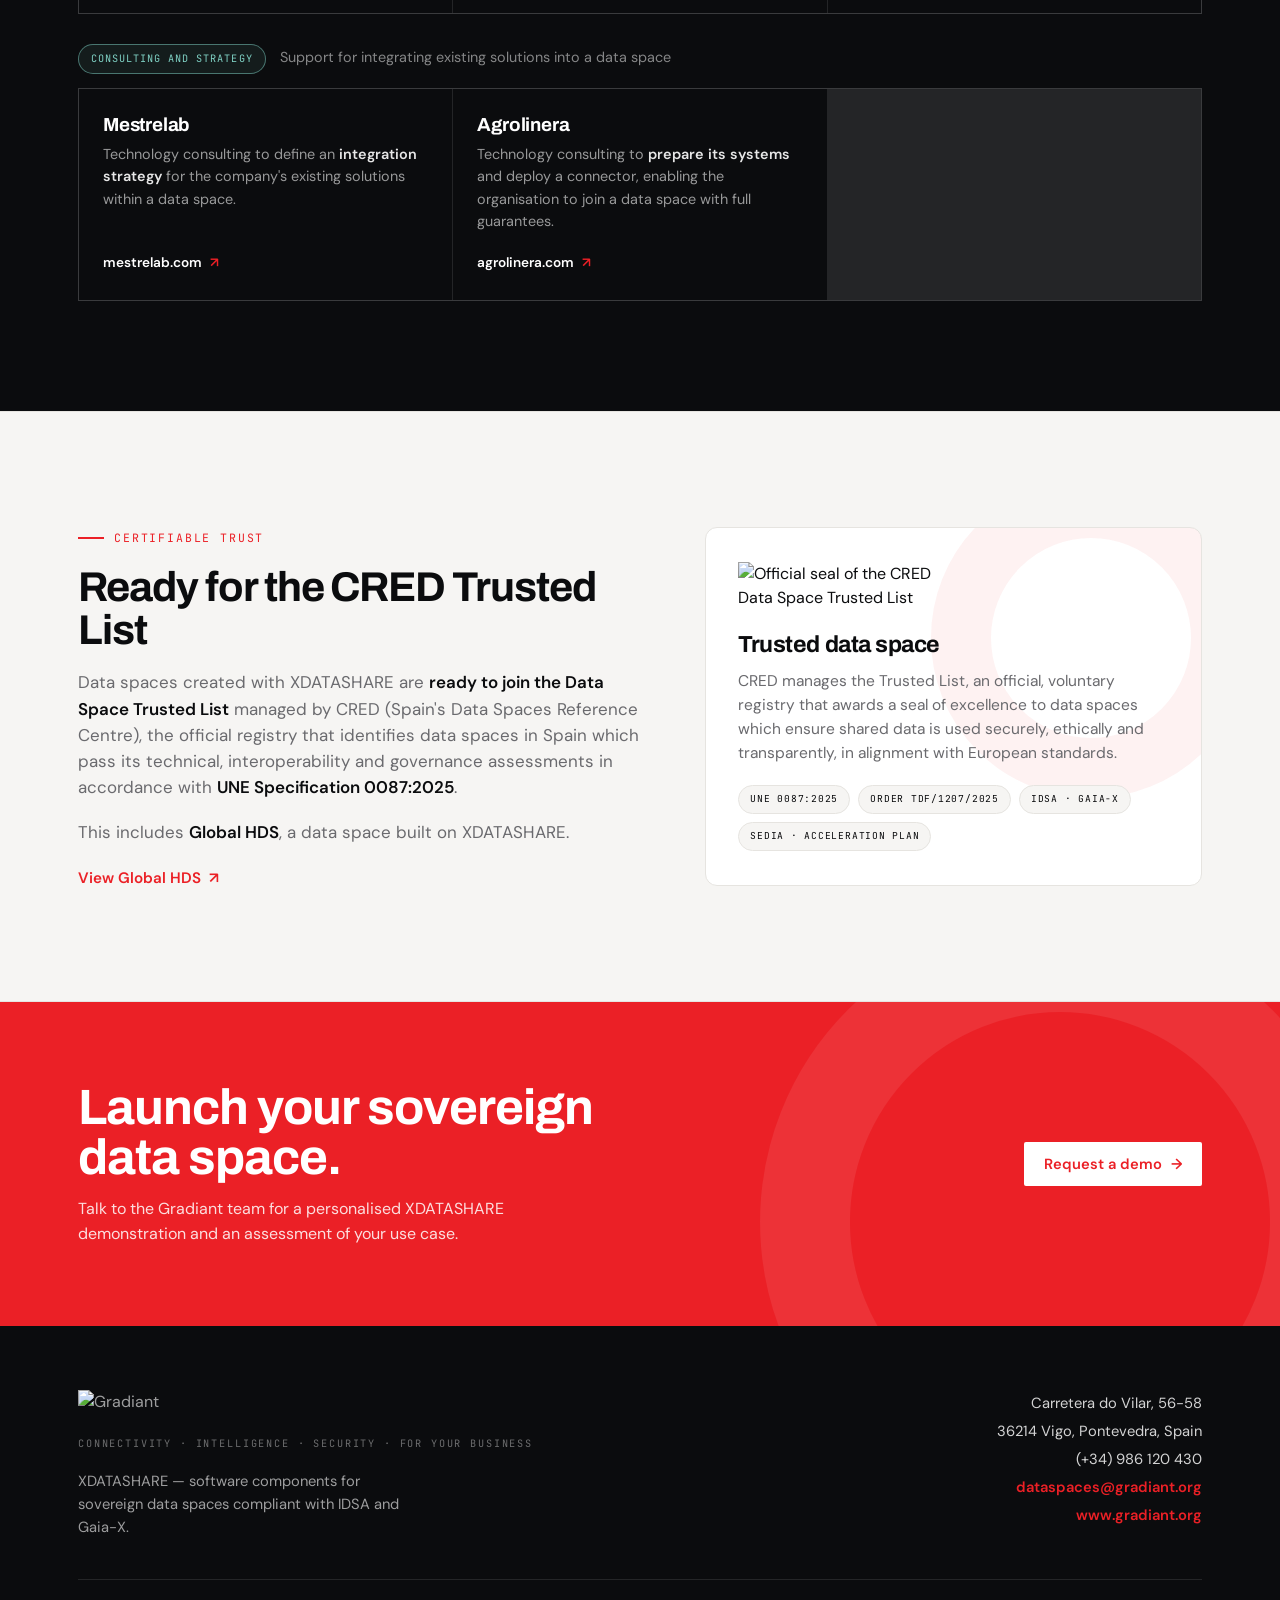
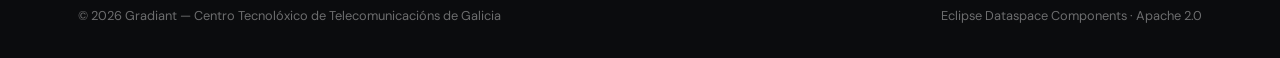
==== commit f7be7755: "feat: implementar menú de navegación móvil y selector de idioma" ====
--- a/index.html
+++ b/index.html
@@ -95,17 +95,30 @@
     <span class="sep"></span>
     <span class="prod">XDATASHARE</span>
   </a>
-  <div class="navlinks">
-    <a href="#que-es">Qué es</a>
-    <a href="#beneficios">Beneficios</a>
-    <a href="#como">Cómo funciona</a>
-    <a href="#produccion">En producción</a>
-    <a href="#demo" class="btn">Solicitar demo <span class="arr">→</span></a>
-    <div class="language-switcher" aria-label="Selector de idioma">
-      <a href="./?lang=es" lang="es" hreflang="es" aria-current="page" data-language-link>ES</a>
-      <span aria-hidden="true">/</span>
-      <a href="en/?lang=en" lang="en" hreflang="en" data-language-link>EN</a>
-    </div>
+  <div class="nav-actions">
+    <div class="navlinks" id="navMenu">
+      <a href="#que-es">Qué es</a>
+      <a href="#beneficios">Beneficios</a>
+      <a href="#como">Cómo funciona</a>
+      <a href="#produccion">En producción</a>
+      <details class="language-switcher">
+        <summary aria-label="Selector de idioma">
+          ES
+          <svg class="lang-chevron" viewBox="0 0 24 24" fill="none" stroke="currentColor" stroke-width="2" aria-hidden="true"><path d="M6 9l6 6 6-6"/></svg>
+        </summary>
+        <ul class="language-options">
+          <li><a href="./?lang=es" lang="es" hreflang="es" aria-current="page" data-language-link><span class="opt-dot" aria-hidden="true"></span>Español</a></li>
+          <li><a href="en/?lang=en" lang="en" hreflang="en" data-language-link><span class="opt-dot" aria-hidden="true"></span>English</a></li>
+        </ul>
+      </details>
+      <a href="#demo" class="btn">Solicitar demo <span class="arr">→</span></a>
+    </div>
+
+    <button type="button" class="nav-toggle" id="navToggle"
+            aria-controls="navMenu" aria-expanded="false" aria-label="Abrir menú"
+            data-label-open="Abrir menú" data-label-close="Cerrar menú">
+      <span class="nav-toggle-icon" aria-hidden="true"></span>
+    </button>
   </div>
 </nav>
 
--- a/assets/css/site.css
+++ b/assets/css/site.css
@@ -12,16 +12,107 @@
 .brand img{height:28px;width:auto;display:block}
 .brand .sep{width:1px;height:20px;background:rgba(255,255,255,.22)}
 .brand .prod{font-family:'JetBrains Mono';font-size:.7rem;letter-spacing:.22em;color:var(--red);font-weight:500;padding-top:2px}
+.nav-actions{display:flex;align-items:center;gap:22px}
 .navlinks{display:flex;align-items:center;gap:30px}
 .navlinks a{color:rgba(255,255,255,.78);font-size:.92rem;font-weight:500;transition:color .25s}
 .navlinks a:hover{color:#fff}
-.language-switcher{display:flex;align-items:center;gap:6px;padding-left:20px;border-left:1px solid rgba(255,255,255,.2);color:rgba(255,255,255,.36)}
-.navlinks .language-switcher a{padding:4px 2px;font-family:'JetBrains Mono';font-size:.68rem;letter-spacing:.08em}
-.navlinks .language-switcher a[aria-current="page"]{color:var(--red);font-weight:700}
-@media(max-width:880px){
-  .navlinks{gap:0}
-  .navlinks>a{display:none}
-  .language-switcher{padding-left:0;border-left:0}
+
+/* language dropdown — native <details>/<summary>, works with no JS.
+   Flattened to read as a plain nav link: no box, same size/weight as the other items. */
+.language-switcher{position:relative}
+.language-switcher summary{
+  display:inline-flex;align-items:center;gap:5px;list-style:none;cursor:pointer;
+  color:rgba(255,255,255,.78);font-size:.92rem;font-weight:500;
+  transition:color .25s var(--ease);
+}
+.language-switcher summary::-webkit-details-marker{display:none}
+.language-switcher summary::marker{content:""}
+.language-switcher summary:hover{color:#fff}
+.language-switcher[open] summary{color:#fff}
+.lang-chevron{width:11px;height:11px;flex:none;transition:transform .3s var(--ease)}
+.language-switcher[open] .lang-chevron{transform:rotate(180deg)}
+
+.language-options{
+  position:absolute;top:calc(100% + 10px);left:0;z-index:20;min-width:168px;
+  list-style:none;margin:0;padding:6px;
+  background:var(--ink);border:1px solid rgba(255,255,255,.14);border-radius:8px;
+  box-shadow:0 24px 46px -22px rgba(0,0,0,.85);
+}
+.language-options li+li{margin-top:2px}
+.language-options a{
+  display:flex;align-items:center;gap:10px;padding:9px 10px;border-radius:5px;
+  color:rgba(255,255,255,.68);font-size:.88rem;font-weight:500;
+  transition:background .2s var(--ease),color .2s var(--ease);
+}
+.language-options a:hover{background:rgba(255,255,255,.06);color:#fff}
+.language-options a[aria-current="page"]{color:#fff}
+.opt-dot{width:14px;height:14px;border-radius:50%;flex:none;position:relative;border:1.5px solid rgba(255,255,255,.32)}
+.language-options a[aria-current="page"] .opt-dot{border-color:var(--red)}
+.language-options a[aria-current="page"] .opt-dot::after{content:"";position:absolute;inset:3px;border-radius:50%;background:var(--red)}
+
+/* menu toggle — hidden until the links collapse */
+.nav-toggle{
+  display:none;width:40px;height:40px;flex:none;position:relative;
+  align-items:center;justify-content:center;
+  border:1px solid rgba(255,255,255,.14);border-radius:4px;
+  background:rgba(255,255,255,.03);cursor:pointer;
+  transition:border-color .25s,background .25s;
+}
+.nav-toggle:hover{border-color:rgba(255,255,255,.32);background:rgba(255,255,255,.07)}
+.nav-toggle-icon{position:relative}
+.nav-toggle-icon,
+.nav-toggle-icon::before,
+.nav-toggle-icon::after{
+  display:block;width:17px;height:1.5px;background:#fff;border-radius:2px;
+  transition:transform .32s var(--ease),background .2s var(--ease);
+}
+.nav-toggle-icon::before,.nav-toggle-icon::after{content:"";position:absolute;left:0}
+.nav-toggle-icon::before{transform:translateY(-6px)}
+.nav-toggle-icon::after{transform:translateY(6px)}
+nav.menu-open .nav-toggle-icon{background:transparent}
+nav.menu-open .nav-toggle-icon::before{transform:rotate(45deg)}
+nav.menu-open .nav-toggle-icon::after{transform:rotate(-45deg)}
+
+/* bar and panel form one opaque surface while the menu is open,
+   so the hero underneath never reads through; padding stays untouched to avoid a jump */
+nav.menu-open{
+  background:var(--ink);backdrop-filter:none;-webkit-backdrop-filter:none;
+  border-bottom-color:rgba(255,255,255,.08);
+}
+
+@media(max-width:1000px){
+  nav{padding:14px 20px}
+  nav.scrolled{padding:11px 20px}
+  .nav-actions{gap:12px}
+  .nav-toggle{display:inline-flex}
+
+  .navlinks{
+    position:absolute;top:100%;left:0;right:0;
+    flex-direction:column;align-items:stretch;gap:0;
+    padding:6px 20px 22px;
+    background:var(--ink);
+    border-bottom:1px solid rgba(255,255,255,.08);
+    box-shadow:0 26px 40px -28px rgba(0,0,0,.9);
+    opacity:0;visibility:hidden;transform:translateY(-10px);
+    transition:opacity .3s var(--ease),transform .3s var(--ease),visibility .3s;
+  }
+  nav.menu-open .navlinks{opacity:1;visibility:visible;transform:none}
+  .navlinks>a{padding:15px 2px;font-size:1rem;border-bottom:1px solid rgba(255,255,255,.07)}
+  .navlinks>a:last-child{border-bottom:0}
+  .navlinks>a.btn{justify-content:center;margin-top:18px;padding:14px 20px;border-bottom:0}
+
+  /* the dropdown becomes a stacked row like the other links, expanding inline instead of floating */
+  .navlinks>.language-switcher{border-bottom:1px solid rgba(255,255,255,.07)}
+  .navlinks>.language-switcher summary{width:100%;justify-content:space-between;padding:15px 2px;font-size:1rem}
+  .navlinks .language-options{
+    position:static;margin:0 0 12px;padding:4px;
+    background:rgba(255,255,255,.03);border-color:rgba(255,255,255,.1);box-shadow:none;
+  }
+}
+
+@media(prefers-reduced-motion:reduce){
+  .navlinks,.nav-toggle-icon,
+  .nav-toggle-icon::before,.nav-toggle-icon::after{transition:none}
 }
 
 /* ---------- Hero ---------- */
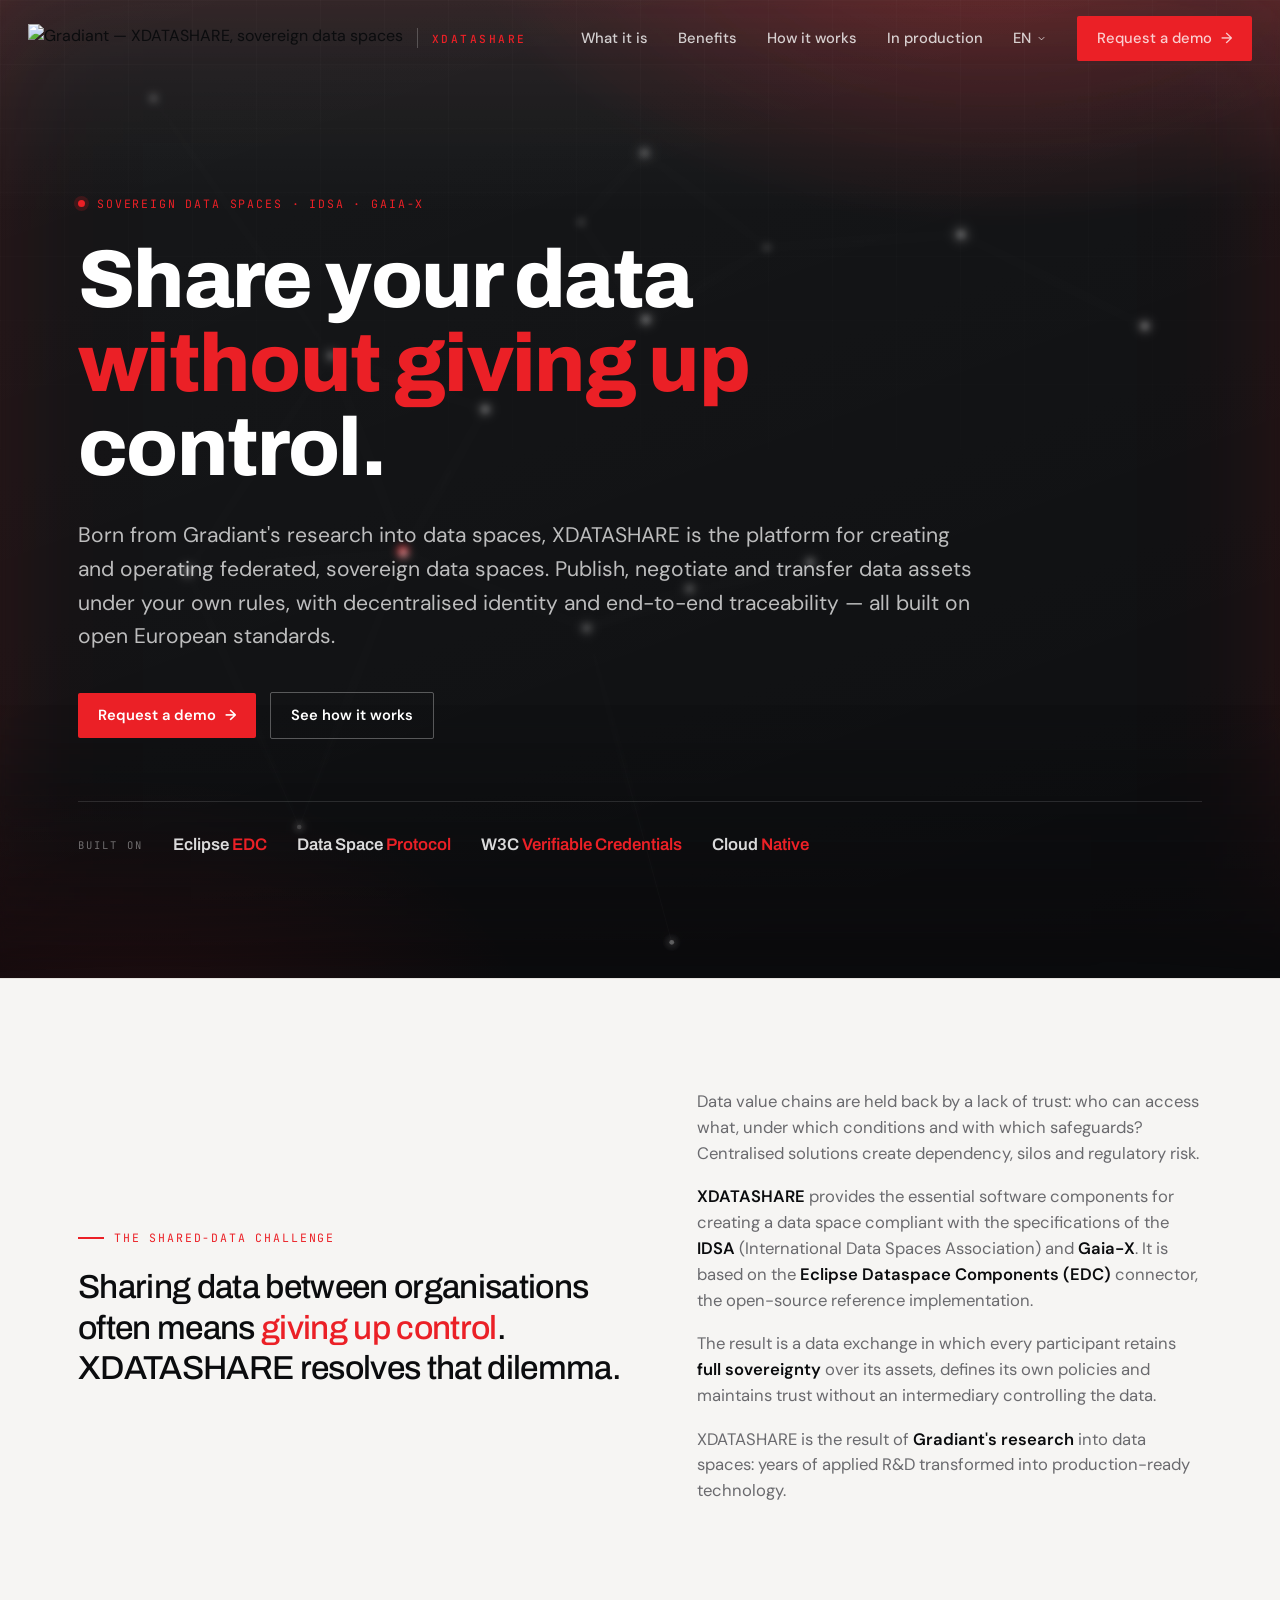
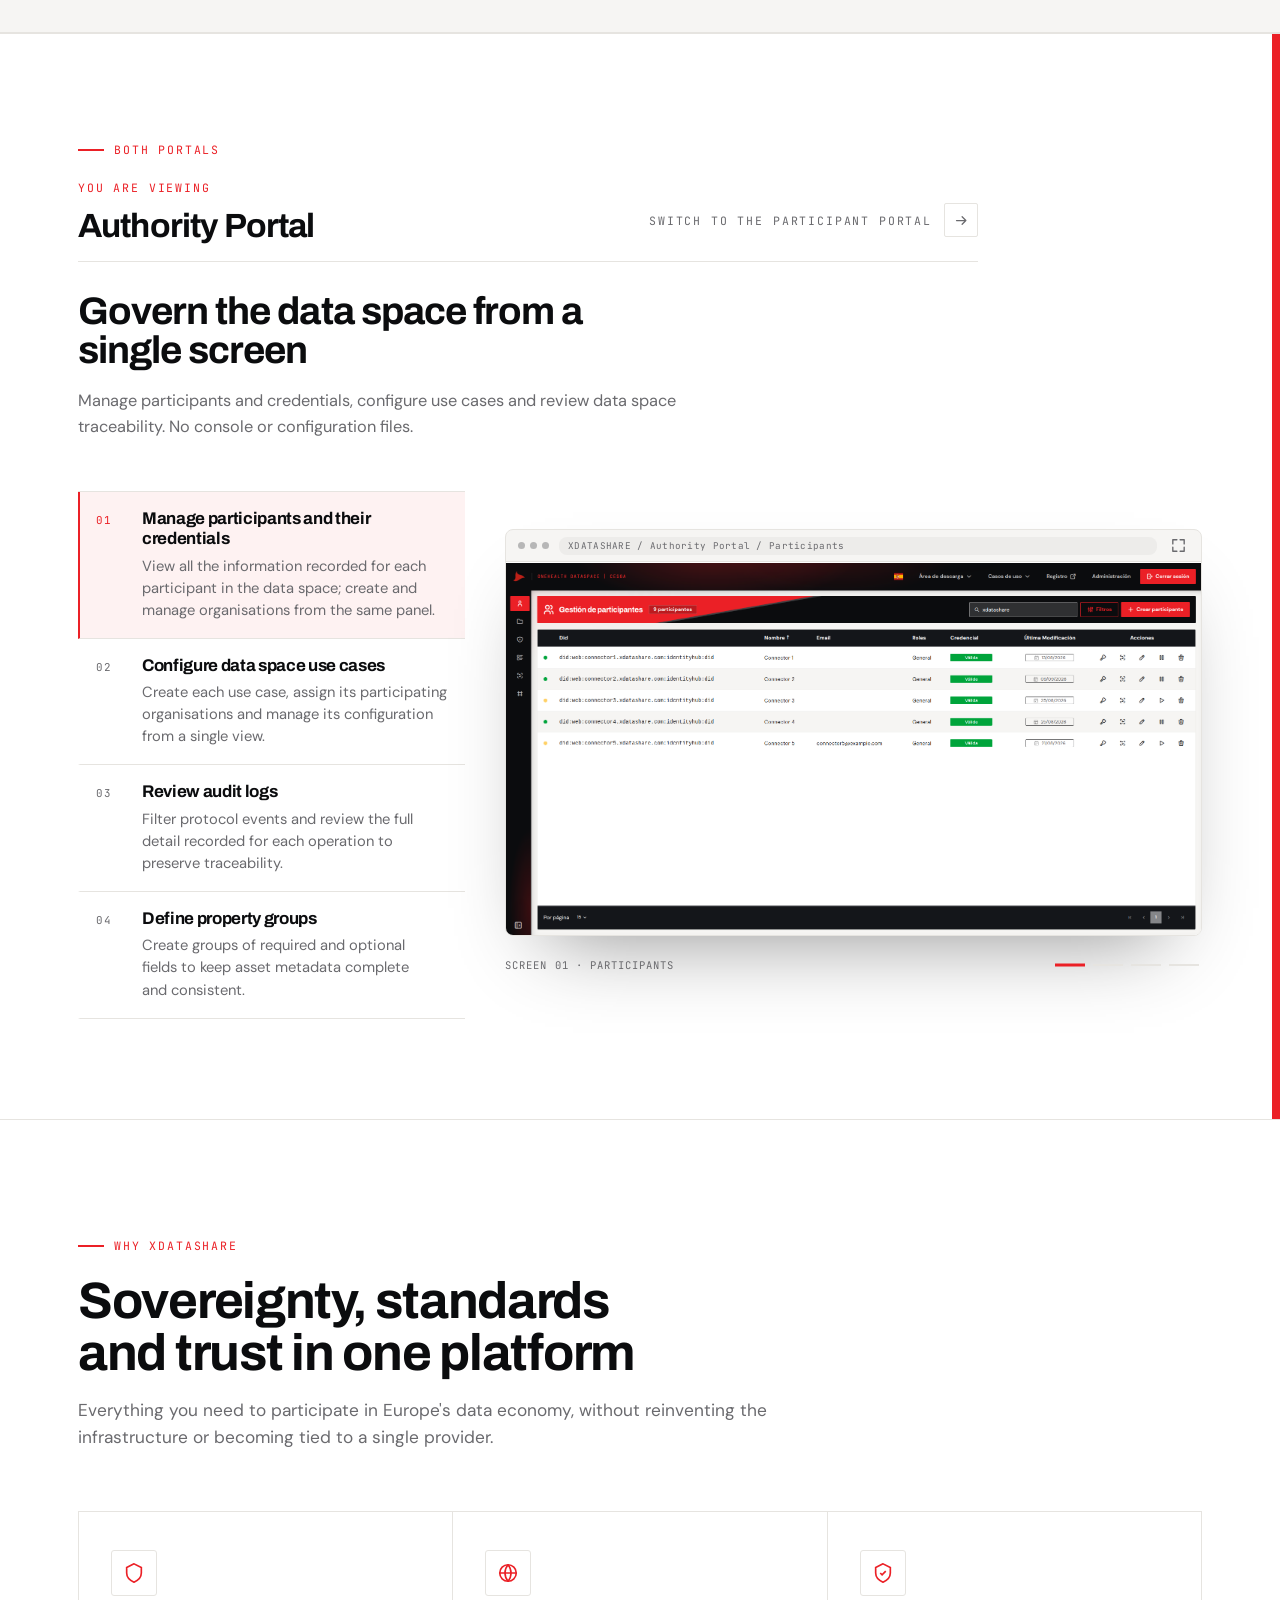
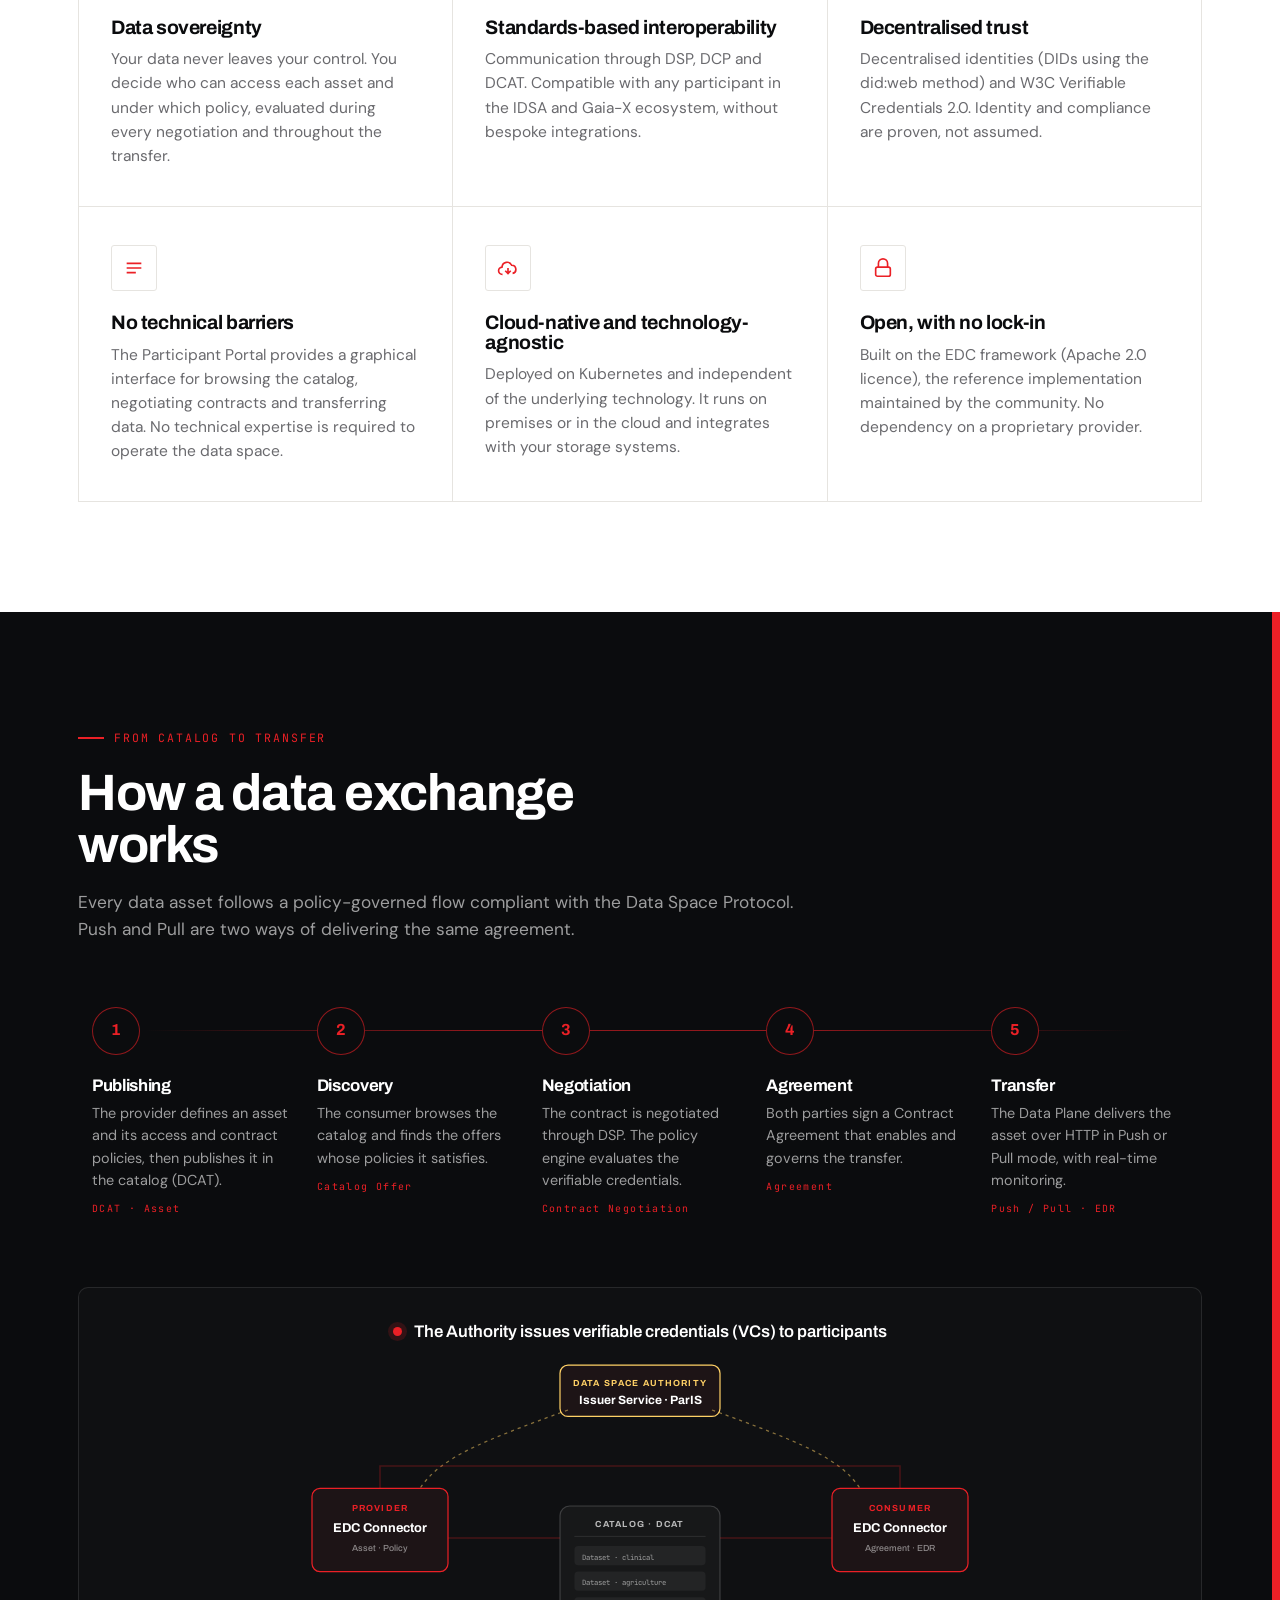
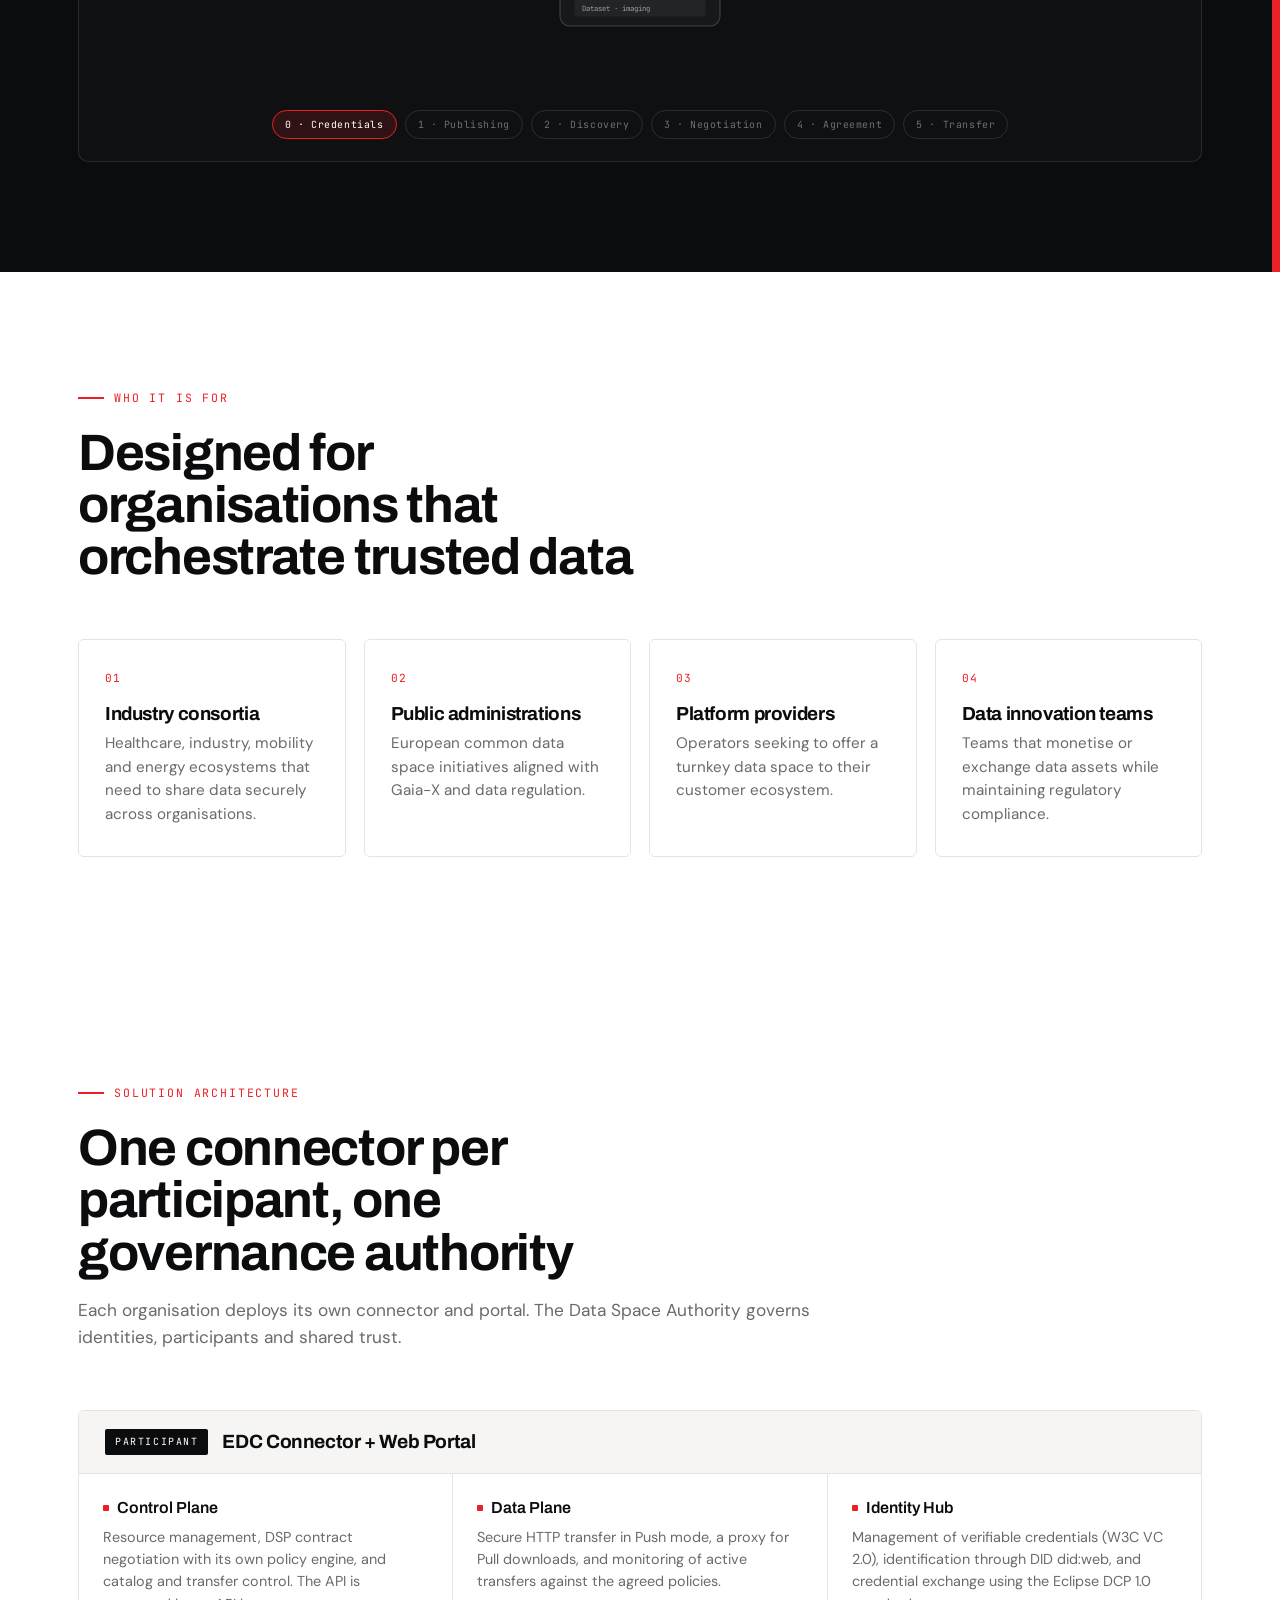
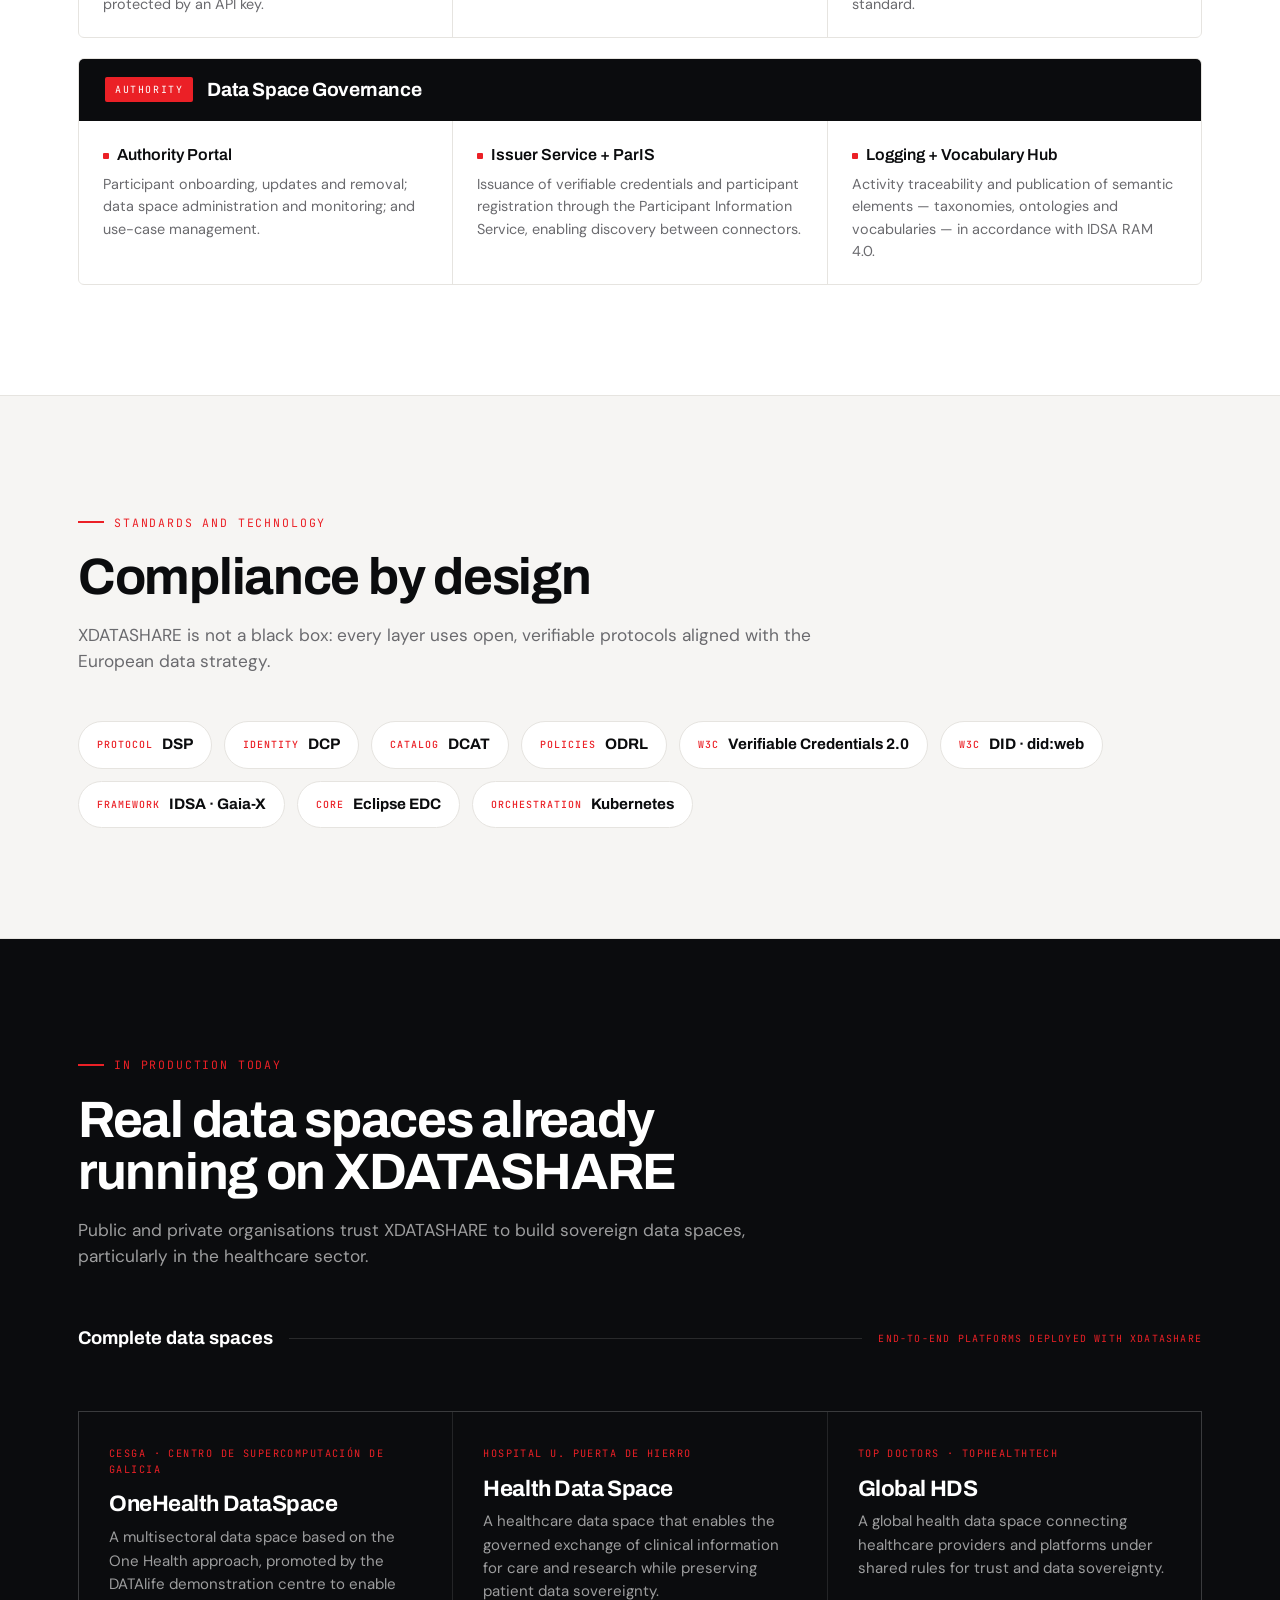
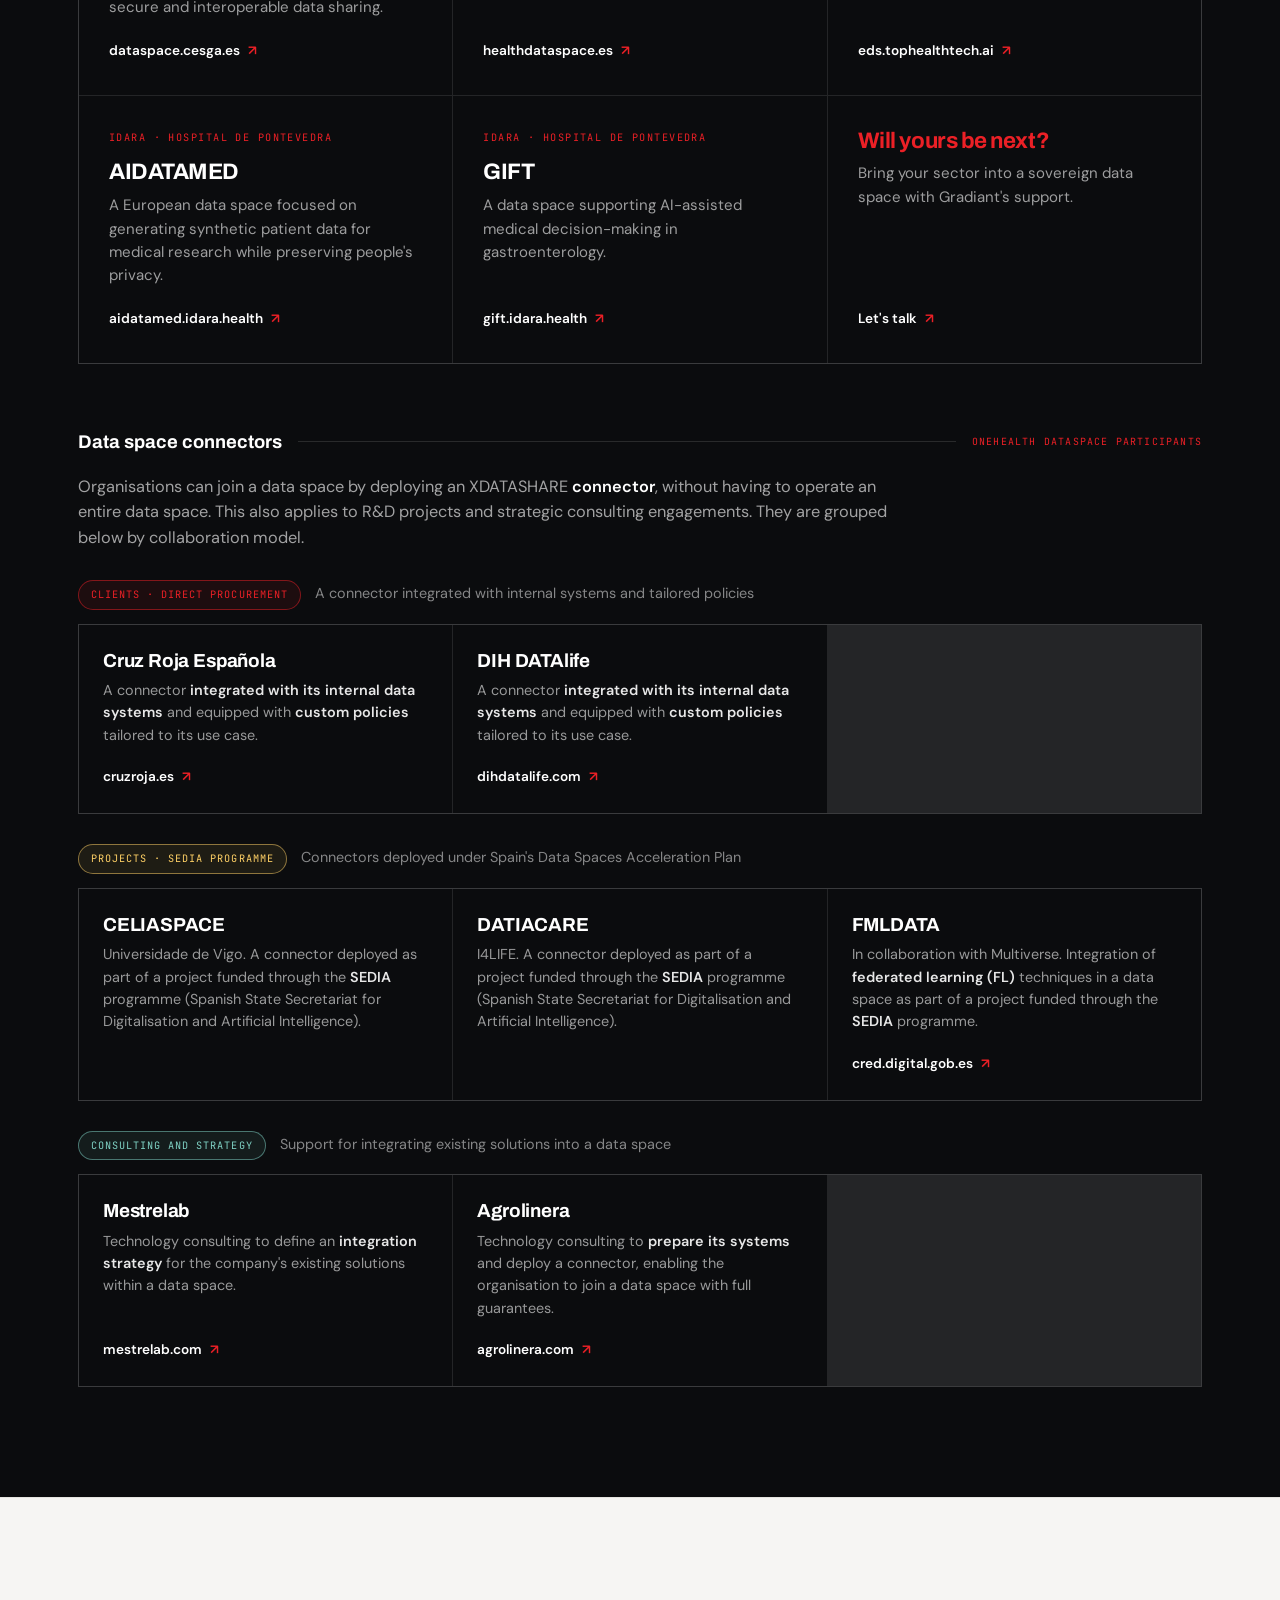
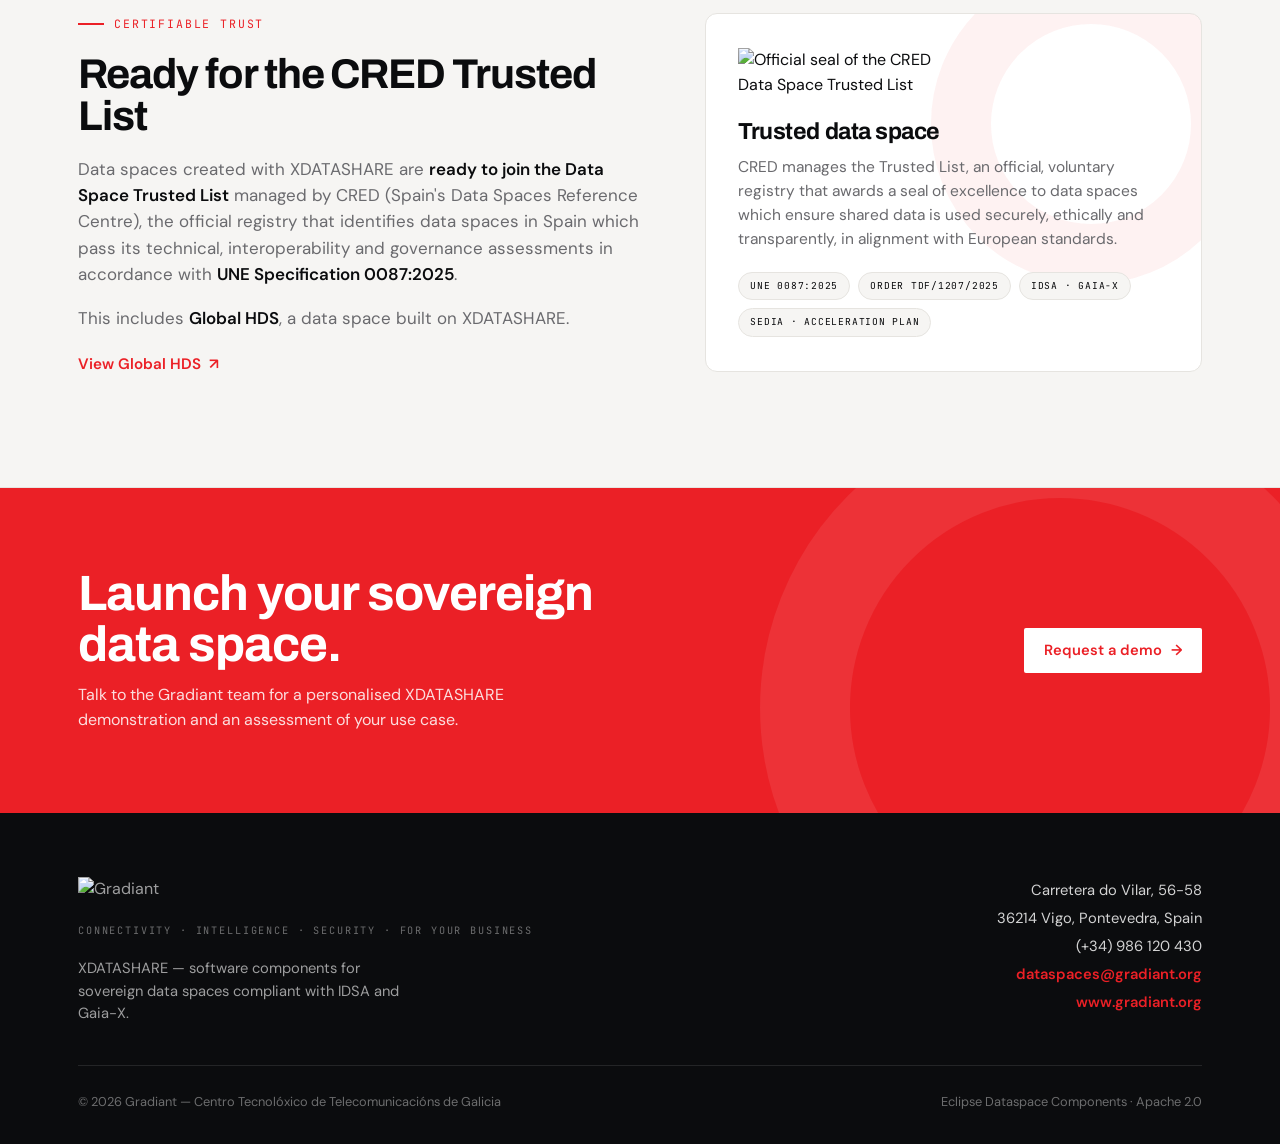
==== commit 237d10be: "feat: implementacion del carrusel de imagenes" ====
--- a/index.html
+++ b/index.html
@@ -162,6 +162,165 @@
   </div>
 </section>
 
+<!-- PORTALS -->
+<section class="portal-showcase pad" id="portales" data-portal-switch data-role="authority">
+  <span class="portal-edge" aria-hidden="true"></span>
+  <div class="wrap">
+    <div class="portal-head rv">
+      <div class="sec-tag"><span class="bar"></span><span class="mono">Los dos portales</span></div>
+
+      <button class="portal-lever" type="button" data-portal-toggle>
+        <span class="portal-lever-now">
+          <span class="mono">Estás viendo</span>
+          <span class="portal-swap-stack">
+            <span class="portal-swap" data-portal-role="authority"><span class="portal-lever-title">Portal de la Autoridad</span></span>
+            <span class="portal-swap" data-portal-role="participant"><span class="portal-lever-title">Portal del Participante</span></span>
+          </span>
+        </span>
+        <span class="portal-lever-go">
+          <span class="portal-swap-stack">
+            <span class="portal-swap" data-portal-role="authority"><span class="portal-lever-next">Cambiar al Portal del Participante</span></span>
+            <span class="portal-swap" data-portal-role="participant"><span class="portal-lever-next">Cambiar al Portal de la Autoridad</span></span>
+          </span>
+          <span class="portal-lever-arrow" aria-hidden="true"><svg viewBox="0 0 24 24" width="15" height="15" fill="none" stroke="currentColor" stroke-width="2" stroke-linecap="round" stroke-linejoin="round"><path d="M4 12h15M13 6l6 6-6 6"/></svg></span>
+        </span>
+      </button>
+
+      <div class="portal-head-copy portal-swap-stack">
+        <div class="portal-swap" data-portal-role="authority">
+          <h2>Gobierna el espacio de datos desde una sola pantalla</h2>
+          <p class="portal-intro">Gestiona participantes y credenciales, configura casos de uso y consulta la trazabilidad del espacio de datos. Sin consola ni ficheros de configuración.</p>
+        </div>
+        <div class="portal-swap" data-portal-role="participant">
+          <h2>Gestiona tu participación y tus activos desde una única interfaz</h2>
+          <p class="portal-intro">Explora el catálogo del espacio de datos, administra tus activos y define contratos y políticas reutilizables para compartir datos con control.</p>
+        </div>
+      </div>
+    </div>
+
+    <div class="portal-stage portal-swap-stack rv">
+      <div class="portal-swap" data-portal-role="authority" data-portal-carousel>
+        <div class="portal-layout">
+          <div class="portal-copy">
+            <div class="portal-tabs" role="tablist" aria-label="Funciones del Portal de la Autoridad">
+              <button class="portal-tab is-active" type="button" role="tab" id="authority-tab-1" aria-controls="authority-panel-1" aria-selected="true" tabindex="0" data-carousel-index="0" data-carousel-caption="Pantalla 01 · Participantes" data-carousel-address="XDATASHARE / Portal de la Autoridad / Participantes">
+                <span class="portal-tab-number">01</span>
+                <span><strong>Gestiona participantes y sus credenciales</strong><small>Consulta toda la información registrada de cada participante del espacio de datos; crea y administra organizaciones desde el mismo panel.</small></span>
+              </button>
+              <button class="portal-tab" type="button" role="tab" id="authority-tab-2" aria-controls="authority-panel-2" aria-selected="false" tabindex="-1" data-carousel-index="1" data-carousel-caption="Pantalla 02 · Casos de uso" data-carousel-address="XDATASHARE / Portal de la Autoridad / Casos de uso">
+                <span class="portal-tab-number">02</span>
+                <span><strong>Configura los casos de uso del espacio</strong><small>Crea cada caso de uso, asigna los participantes que lo integran y gestiona su configuración desde una única vista.</small></span>
+              </button>
+              <button class="portal-tab" type="button" role="tab" id="authority-tab-3" aria-controls="authority-panel-3" aria-selected="false" tabindex="-1" data-carousel-index="2" data-carousel-caption="Pantalla 03 · Auditoría" data-carousel-address="XDATASHARE / Portal de la Autoridad / Auditoría">
+                <span class="portal-tab-number">03</span>
+                <span><strong>Consulta los registros de auditoría</strong><small>Filtra los eventos del protocolo y consulta todo el detalle registrado de cada operación para mantener la trazabilidad.</small></span>
+              </button>
+              <button class="portal-tab" type="button" role="tab" id="authority-tab-4" aria-controls="authority-panel-4" aria-selected="false" tabindex="-1" data-carousel-index="3" data-carousel-caption="Pantalla 04 · Propiedades" data-carousel-address="XDATASHARE / Portal de la Autoridad / Propiedades">
+                <span class="portal-tab-number">04</span>
+                <span><strong>Define los grupos de propiedades</strong><small>Crea grupos de campos obligatorios y opcionales para mantener metadatos completos y consistentes en los activos.</small></span>
+              </button>
+            </div>
+          </div>
+
+          <div class="portal-media">
+            <div class="portal-frame">
+              <div class="portal-browser">
+                <span class="portal-browser-dots" aria-hidden="true"><i></i><i></i><i></i></span>
+                <span class="portal-browser-address" aria-hidden="true" data-carousel-address>XDATASHARE / Portal de la Autoridad / Participantes</span>
+                <button class="portal-chrome-button" type="button" data-carousel-expand aria-label="Ampliar la captura del Portal de la Autoridad">
+                  <svg viewBox="0 0 16 16" width="13" height="13" aria-hidden="true" focusable="false"><path d="M1 6V1h5M15 6V1h-5M15 10v5h-5M1 10v5h5" fill="none" stroke="currentColor" stroke-width="1.7" stroke-linecap="round" stroke-linejoin="round"/></svg>
+                </button>
+              </div>
+              <div class="portal-panels">
+                <figure class="portal-panel" role="tabpanel" id="authority-panel-1" aria-labelledby="authority-tab-1" data-carousel-index="0">
+                  <img src="images/Portal%20Autoridad/Users.png" width="1849" height="993" loading="lazy" decoding="async" alt="Captura del Portal de la Autoridad con la gestión de participantes">
+                </figure>
+                <figure class="portal-panel" role="tabpanel" id="authority-panel-2" aria-labelledby="authority-tab-2" data-carousel-index="1" hidden>
+                  <img src="images/Portal%20Autoridad/UseCase.png" width="1849" height="993" loading="lazy" decoding="async" alt="Captura del Portal de la Autoridad con la gestión de casos de uso">
+                </figure>
+                <figure class="portal-panel" role="tabpanel" id="authority-panel-3" aria-labelledby="authority-tab-3" data-carousel-index="2" hidden>
+                  <img src="images/Portal%20Autoridad/Audit.png" width="1849" height="993" loading="lazy" decoding="async" alt="Captura del Portal de la Autoridad con los registros de auditoría">
+                </figure>
+                <figure class="portal-panel" role="tabpanel" id="authority-panel-4" aria-labelledby="authority-tab-4" data-carousel-index="3" hidden>
+                  <img src="images/Portal%20Autoridad/Properties.png" width="1849" height="993" loading="lazy" decoding="async" alt="Captura del Portal de la Autoridad con la gestión de propiedades de activos">
+                </figure>
+              </div>
+            </div>
+            <div class="portal-status">
+              <span data-carousel-caption>Pantalla 01 · Participantes</span>
+              <div class="portal-indicators" aria-label="Seleccionar pantalla del Portal de la Autoridad">
+                <button class="is-active" type="button" aria-label="Mostrar pantalla 1: Participantes" aria-pressed="true" data-carousel-index="0"></button>
+                <button type="button" aria-label="Mostrar pantalla 2: Casos de uso" aria-pressed="false" data-carousel-index="1"></button>
+                <button type="button" aria-label="Mostrar pantalla 3: Auditoría" aria-pressed="false" data-carousel-index="2"></button>
+                <button type="button" aria-label="Mostrar pantalla 4: Propiedades" aria-pressed="false" data-carousel-index="3"></button>
+              </div>
+            </div>
+          </div>
+        </div>
+      </div>
+      <div class="portal-swap" data-portal-role="participant" data-portal-carousel>
+        <div class="portal-layout portal-layout-reverse">
+          <div class="portal-copy">
+            <div class="portal-tabs" role="tablist" aria-label="Funciones del Portal del Participante">
+              <button class="portal-tab is-active" type="button" role="tab" id="participant-tab-1" aria-controls="participant-panel-1" aria-selected="true" tabindex="0" data-carousel-index="0" data-carousel-caption="Pantalla 01 · Catálogo" data-carousel-address="XDATASHARE / Portal del Participante / Catálogo">
+                <span class="portal-tab-number">01</span>
+                <span><strong>Explora el catálogo del espacio de datos</strong><small>Consulta proveedores, conjuntos de datos y sus métodos de distribución; filtra por caso de uso y negocia el acceso desde cada activo.</small></span>
+              </button>
+              <button class="portal-tab" type="button" role="tab" id="participant-tab-2" aria-controls="participant-panel-2" aria-selected="false" tabindex="-1" data-carousel-index="1" data-carousel-caption="Pantalla 02 · Activos" data-carousel-address="XDATASHARE / Portal del Participante / Activos">
+                <span class="portal-tab-number">02</span>
+                <span><strong>Gestiona los activos de tu organización</strong><small>Crea, consulta y organiza los conjuntos de datos de tu conector, cada uno con su tipo de origen: almacenamiento en la nube, API HTTP o enlaces a ficheros.</small></span>
+              </button>
+              <button class="portal-tab" type="button" role="tab" id="participant-tab-3" aria-controls="participant-panel-3" aria-selected="false" tabindex="-1" data-carousel-index="2" data-carousel-caption="Pantalla 03 · Definiciones de contrato" data-carousel-address="XDATASHARE / Portal del Participante / Definiciones de contrato">
+                <span class="portal-tab-number">03</span>
+                <span><strong>Define contratos reutilizables</strong><small>Asocia activos y políticas en definiciones de contrato reutilizables para establecer las condiciones de acceso a los datos.</small></span>
+              </button>
+              <button class="portal-tab" type="button" role="tab" id="participant-tab-4" aria-controls="participant-panel-4" aria-selected="false" tabindex="-1" data-carousel-index="3" data-carousel-caption="Pantalla 04 · Políticas" data-carousel-address="XDATASHARE / Portal del Participante / Políticas">
+                <span class="portal-tab-number">04</span>
+                <span><strong>Centraliza las políticas de acceso</strong><small>Crea y consulta políticas con sus reglas y configuración, listas para aplicarlas a tus definiciones de contrato.</small></span>
+              </button>
+            </div>
+          </div>
+
+          <div class="portal-media">
+            <div class="portal-frame">
+              <div class="portal-browser">
+                <span class="portal-browser-dots" aria-hidden="true"><i></i><i></i><i></i></span>
+                <span class="portal-browser-address" aria-hidden="true" data-carousel-address>XDATASHARE / Portal del Participante / Catálogo</span>
+                <button class="portal-chrome-button" type="button" data-carousel-expand aria-label="Ampliar la captura del Portal del Participante">
+                  <svg viewBox="0 0 16 16" width="13" height="13" aria-hidden="true" focusable="false"><path d="M1 6V1h5M15 6V1h-5M15 10v5h-5M1 10v5h5" fill="none" stroke="currentColor" stroke-width="1.7" stroke-linecap="round" stroke-linejoin="round"/></svg>
+                </button>
+              </div>
+              <div class="portal-panels">
+                <figure class="portal-panel" role="tabpanel" id="participant-panel-1" aria-labelledby="participant-tab-1" data-carousel-index="0">
+                  <img src="images/Portal%20Participante/Catalog.png" width="1849" height="993" loading="lazy" decoding="async" alt="Catálogo de datos del Portal del Participante con proveedores, conjuntos de datos y opciones para negociar">
+                </figure>
+                <figure class="portal-panel" role="tabpanel" id="participant-panel-2" aria-labelledby="participant-tab-2" data-carousel-index="1" hidden>
+                  <img src="images/Portal%20Participante/Assets.png" width="1849" height="993" loading="lazy" decoding="async" alt="Gestión de activos del Portal del Participante con conjuntos de datos publicados">
+                </figure>
+                <figure class="portal-panel" role="tabpanel" id="participant-panel-3" aria-labelledby="participant-tab-3" data-carousel-index="2" hidden>
+                  <img src="images/Portal%20Participante/Contract.png" width="1849" height="993" loading="lazy" decoding="async" alt="Definiciones de contrato del Portal del Participante con activos y políticas asociadas">
+                </figure>
+                <figure class="portal-panel" role="tabpanel" id="participant-panel-4" aria-labelledby="participant-tab-4" data-carousel-index="3" hidden>
+                  <img src="images/Portal%20Participante/Polices.png" width="1849" height="993" loading="lazy" decoding="async" alt="Gestión de políticas del Portal del Participante con reglas configuradas">
+                </figure>
+              </div>
+            </div>
+            <div class="portal-status">
+              <span data-carousel-caption>Pantalla 01 · Catálogo</span>
+              <div class="portal-indicators" aria-label="Seleccionar pantalla del Portal del Participante">
+                <button class="is-active" type="button" aria-label="Mostrar pantalla 1: Catálogo" aria-pressed="true" data-carousel-index="0"></button>
+                <button type="button" aria-label="Mostrar pantalla 2: Activos" aria-pressed="false" data-carousel-index="1"></button>
+                <button type="button" aria-label="Mostrar pantalla 3: Definiciones de contrato" aria-pressed="false" data-carousel-index="2"></button>
+                <button type="button" aria-label="Mostrar pantalla 4: Políticas" aria-pressed="false" data-carousel-index="3"></button>
+              </div>
+            </div>
+          </div>
+        </div>
+      </div>
+    </div>
+  </div>
+</section>
+
 <!-- BENEFITS -->
 <section class="pad" id="beneficios">
   <div class="wrap">
@@ -555,8 +714,23 @@
   </div>
 </footer>
 
+<dialog class="portal-lightbox" id="portalLightbox" tabindex="-1" aria-labelledby="portalLightboxCaption">
+  <div class="portal-lightbox-frame">
+    <div class="portal-browser">
+      <span class="portal-browser-dots" aria-hidden="true"><i></i><i></i><i></i></span>
+      <span class="portal-browser-address" aria-hidden="true" data-lightbox-address></span>
+      <button class="portal-chrome-button" type="button" data-lightbox-close aria-label="Cerrar la vista ampliada">
+        <svg viewBox="0 0 16 16" width="13" height="13" aria-hidden="true" focusable="false"><path d="M3.5 3.5l9 9M12.5 3.5l-9 9" fill="none" stroke="currentColor" stroke-width="1.7" stroke-linecap="round"/></svg>
+      </button>
+    </div>
+    <div class="portal-lightbox-canvas" data-lightbox-canvas></div>
+  </div>
+  <p class="portal-lightbox-caption" id="portalLightboxCaption" data-lightbox-caption></p>
+</dialog>
+
 <script src="assets/js/site.js" defer></script>
 <script src="assets/js/exchange.js" defer></script>
 <script src="assets/js/hero-network.js" defer></script>
+<script src="assets/js/portal-carousel.js" defer></script>
 </body>
 </html>
--- a/assets/css/site.css
+++ b/assets/css/site.css
@@ -181,6 +181,281 @@
 .problem .right p{color:var(--muted);margin-bottom:18px;font-size:1.04rem}
 .problem .right p strong{color:var(--ink);font-weight:600}
 @media(max-width:840px){.problem .grid{grid-template-columns:1fr;gap:36px}}
+
+/* ---------- Portal showcase ----------
+   Una sola sección para los dos portales. El rol activo vive en data-role y de él
+   cuelgan el tema, la posición de la barra roja y qué bloque se ve. */
+
+/* La duración y el ancho de la barra viven en :root porque los pseudoelementos
+   ::view-transition-* cuelgan del elemento raíz y no ven las variables de la sección. */
+:root{--portal-speed:.62s;--portal-edge-width:8px}
+
+.portal-showcase{
+  --portal-bg:var(--paper);--portal-copy:var(--ink);--portal-muted:var(--muted);
+  --portal-line:var(--line);--portal-active:rgba(235,32,38,.06);
+  --portal-chrome:var(--paper-warm);--portal-chrome-text:var(--muted);
+  --portal-shadow:0 40px 80px -40px rgba(0,0,0,.45);
+  position:relative;overflow:hidden;padding:100px 0;
+  background:var(--portal-bg);color:var(--portal-copy);
+  border-top:1px solid var(--portal-line);border-bottom:1px solid var(--portal-line);
+  transition:background var(--portal-speed) var(--ease),color var(--portal-speed) var(--ease),
+             border-color var(--portal-speed) var(--ease);
+}
+.portal-showcase[data-role="participant"]{
+  --portal-bg:var(--ink);--portal-copy:#fff;--portal-muted:rgba(255,255,255,.6);
+  --portal-line:rgba(255,255,255,.1);--portal-active:rgba(235,32,38,.07);
+  --portal-chrome:var(--ink-soft);--portal-chrome-text:rgba(255,255,255,.42);
+  --portal-shadow:0 40px 80px -40px rgba(0,0,0,.9);
+}
+/* La barra viaja con `left`, relativo a la sección: `100vw` incluiría la barra de
+   desplazamiento y la dejaría fuera del recuadro. */
+.portal-edge{
+  position:absolute;top:0;bottom:0;width:var(--portal-edge-width);background:var(--red);
+  left:calc(100% - var(--portal-edge-width));transition:left var(--portal-speed) var(--ease);
+}
+.portal-showcase[data-role="participant"] .portal-edge{left:0}
+
+/* ---------- barrido ----------
+   Mientras dura el cambio de rol, la sección se captura con la View Transitions API:
+   la foto del estado saliente se queda quieta y la capa entrante se descubre con un
+   recorte que arranca en el propio canto de la barra. Así el fondo, los textos y la
+   captura solo cambian por donde la barra ya ha pasado. */
+html.is-portal-wiping{view-transition-name:none}
+html.is-portal-wiping .portal-showcase{view-transition-name:portal-showcase}
+/* El overlay de la transición se pinta sobre todo el documento, también sobre el nav
+   fijo. Se captura por separado y su grupo se eleva para que la sección no lo tape ni
+   lo recorte cuando ambos se solapan al hacer scroll. */
+html.is-portal-wiping #nav{view-transition-name:portal-nav}
+
+/* La capa entrante es contenido vivo, no una foto: sus transiciones deben estar ya
+   resueltas en el primer fotograma para que el recorte sea lo único que revele el
+   cambio. La barra queda fuera de la lista: sigue viajando dentro de esa capa con la
+   misma duración y curva que el recorte, pegada a su borde. */
+html.is-portal-wiping :is(.portal-showcase,.portal-swap,.portal-frame,.portal-browser,
+  .portal-tabs,.portal-intro,.portal-lever,.portal-lever-go,.portal-lever-arrow,
+  .portal-tab,.portal-tab-number){transition:none}
+html.is-portal-wiping .portal-indicators button::before{transition:none}
+
+::view-transition-image-pair(portal-showcase){isolation:auto}
+::view-transition-old(portal-showcase),
+::view-transition-new(portal-showcase){animation:none;mix-blend-mode:normal}
+::view-transition-group(portal-showcase){
+  animation-duration:var(--portal-speed);animation-timing-function:var(--ease);
+}
+
+html[data-portal-wipe="participant"]::view-transition-new(portal-showcase){
+  animation:portal-wipe-from-right var(--portal-speed) var(--ease);
+}
+html[data-portal-wipe="authority"]::view-transition-new(portal-showcase){
+  animation:portal-wipe-from-left var(--portal-speed) var(--ease);
+}
+
+/* El nav no cambia entre roles: se descarta su foto y se deja solo la capa viva, que
+   sigue reaccionando al scroll. Apilar ambas duplicaría el fondo translúcido. */
+::view-transition-group(portal-nav){z-index:1;animation:none}
+::view-transition-old(portal-nav){display:none}
+::view-transition-new(portal-nav){animation:none;mix-blend-mode:normal}
+
+/* la franja inicial queda tapada por la barra, así que ambas viajan juntas */
+@keyframes portal-wipe-from-right{
+  from{clip-path:inset(0 0 0 calc(100% - var(--portal-edge-width)))}
+  to{clip-path:inset(0 0 0 0)}
+}
+@keyframes portal-wipe-from-left{
+  from{clip-path:inset(0 calc(100% - var(--portal-edge-width)) 0 0)}
+  to{clip-path:inset(0 0 0 0)}
+}
+
+/* Los dos bloques conviven apilados; al ocultarse uno sigue visible mientras dura su
+   salida, y el que entra se hace visible de inmediato para poder fundirse. */
+.portal-swap-stack{display:grid}
+.portal-swap{
+  grid-area:1/1;visibility:hidden;opacity:0;
+  transition:opacity var(--portal-speed) var(--ease),transform var(--portal-speed) var(--ease),
+             visibility 0s linear var(--portal-speed);
+}
+.portal-showcase[data-role="authority"] .portal-swap[data-portal-role="participant"]{transform:translateX(28px)}
+.portal-showcase[data-role="participant"] .portal-swap[data-portal-role="authority"]{transform:translateX(-28px)}
+.portal-showcase[data-role="authority"] .portal-swap[data-portal-role="authority"],
+.portal-showcase[data-role="participant"] .portal-swap[data-portal-role="participant"]{
+  opacity:1;transform:none;visibility:visible;
+  transition:opacity var(--portal-speed) var(--ease),transform var(--portal-speed) var(--ease),
+             visibility 0s linear 0s;
+}
+
+/* ---------- palanca de dos estados ---------- */
+.portal-lever{
+  appearance:none;display:flex;align-items:flex-end;justify-content:space-between;gap:40px;
+  width:100%;max-width:900px;padding:0 0 18px;margin-bottom:30px;cursor:pointer;
+  background:transparent;border:0;border-bottom:1px solid var(--portal-line);
+  color:inherit;font:inherit;text-align:left;
+  transition:border-color var(--portal-speed) var(--ease);
+}
+.portal-lever:focus-visible{outline:2px solid var(--red);outline-offset:6px}
+.portal-lever-now{display:flex;flex-direction:column;gap:12px;min-width:0}
+.portal-lever-now .mono{color:var(--red)}
+.portal-lever-title{
+  display:block;font-family:'Archivo',sans-serif;font-weight:700;
+  font-size:2.1rem;line-height:1.02;letter-spacing:-.025em;white-space:nowrap;
+}
+.portal-lever-go{
+  display:flex;align-items:center;gap:12px;flex:none;padding-bottom:6px;
+  color:var(--portal-muted);transition:color .3s var(--ease);
+}
+.portal-lever:hover .portal-lever-go{color:var(--red)}
+.portal-lever-next{
+  font-family:'JetBrains Mono',monospace;font-size:.72rem;
+  letter-spacing:.16em;text-transform:uppercase;white-space:nowrap;
+}
+.portal-lever-arrow{
+  display:inline-flex;align-items:center;justify-content:center;
+  width:34px;height:34px;border:1px solid var(--portal-line);border-radius:2px;flex:none;
+  transition:transform .3s var(--ease),border-color .3s var(--ease),
+             background .3s var(--ease),color .3s var(--ease);
+}
+.portal-lever:hover .portal-lever-arrow{transform:translateX(5px);background:var(--red);border-color:var(--red);color:#fff}
+
+.portal-head{margin-bottom:52px}
+.portal-head-copy{max-width:56ch}
+.portal-head h2{font-size:clamp(2rem,3.3vw,2.4rem);max-width:30ch;letter-spacing:-.025em;text-wrap:pretty}
+.portal-intro{color:var(--portal-muted);font-size:1.02rem;margin-top:18px;text-wrap:pretty;transition:color var(--portal-speed) var(--ease)}
+.portal-layout{display:grid;grid-template-columns:minmax(0,20fr) minmax(0,36fr);gap:40px;align-items:center}
+/* el reflejo de columnas es marcado, no animación: ocurre bajo el fundido */
+.portal-layout-reverse{grid-template-columns:minmax(0,36fr) minmax(0,20fr)}
+.portal-layout-reverse .portal-copy{grid-column:2}
+.portal-layout-reverse .portal-media{grid-column:1;grid-row:1}
+.portal-copy{display:flex;flex-direction:column;align-items:flex-start;min-width:0}
+.portal-tabs{display:flex;flex-direction:column;width:100%;border-top:1px solid var(--portal-line);transition:border-color var(--portal-speed) var(--ease)}
+.portal-tab{
+  appearance:none;width:100%;display:grid;grid-template-columns:30px minmax(0,1fr);gap:16px;
+  padding:17px 12px 17px 16px;border:0;border-bottom:1px solid var(--portal-line);
+  border-left:2px solid transparent;background:transparent;color:var(--portal-copy);
+  font:inherit;text-align:left;cursor:pointer;
+  transition:background .3s var(--ease),border-left-color .3s var(--ease),
+             border-bottom-color var(--portal-speed) var(--ease),color var(--portal-speed) var(--ease);
+}
+.portal-tab:hover{background:var(--portal-active)}
+.portal-tab.is-active{border-left-color:var(--red);background:var(--portal-active)}
+.portal-tab:focus-visible,.portal-indicators button:focus-visible{outline:2px solid var(--red);outline-offset:2px}
+.portal-tab-number{
+  color:var(--portal-muted);font-family:'JetBrains Mono',monospace;font-size:.68rem;
+  letter-spacing:.12em;padding-top:3px;transition:color .25s;
+}
+.portal-tab.is-active .portal-tab-number{color:var(--red)}
+.portal-tab strong{display:block;font-family:'Archivo',sans-serif;font-size:1.06rem;line-height:1.2;letter-spacing:-.02em}
+.portal-tab small{display:block;color:var(--portal-muted);font-size:.92rem;line-height:1.5;margin-top:5px;text-wrap:pretty}
+.portal-media{display:flex;flex-direction:column;gap:14px;min-width:0}
+.portal-frame{
+  overflow:hidden;background:var(--portal-chrome);border:1px solid var(--portal-line);border-radius:8px;
+  box-shadow:var(--portal-shadow);
+  transition:background var(--portal-speed) var(--ease),border-color var(--portal-speed) var(--ease),
+             box-shadow var(--portal-speed) var(--ease);
+}
+.portal-browser{height:32px;display:flex;align-items:center;gap:10px;padding:0 12px;border-bottom:1px solid var(--portal-line);transition:border-color var(--portal-speed) var(--ease)}
+.portal-browser-dots{display:flex;gap:5px;flex:none}
+.portal-browser-dots i{display:block;width:7px;height:7px;border-radius:50%;background:var(--portal-muted);opacity:.45}
+.portal-browser-address{
+  min-width:0;flex:1;overflow:hidden;text-overflow:ellipsis;white-space:nowrap;
+  padding:2px 9px;border-radius:8px;background:rgba(127,127,127,.08);color:var(--portal-chrome-text);
+  font-family:'JetBrains Mono',monospace;font-size:.58rem;letter-spacing:.03em;
+}
+.portal-panels{background:#fff}
+.portal-panel{margin:0}
+.portal-panel[hidden]{display:none}
+.portal-panel img{display:block;width:100%;height:auto;aspect-ratio:1849/993;object-fit:contain;background:#fff}
+.portal-status{display:flex;align-items:center;justify-content:space-between;gap:16px;min-height:30px}
+.portal-status>span{
+  color:var(--portal-muted);font-family:'JetBrains Mono',monospace;font-size:.66rem;
+  letter-spacing:.1em;text-transform:uppercase;
+}
+.portal-indicators{display:flex;gap:2px;flex:none}
+.portal-indicators button{
+  appearance:none;position:relative;width:36px;height:30px;border:0;background:transparent;cursor:pointer;
+}
+.portal-indicators button::before{
+  content:"";position:absolute;left:3px;right:3px;top:14px;height:2px;background:var(--portal-line);
+  transition:background .25s var(--ease),transform .25s var(--ease);
+}
+.portal-indicators button:hover::before{background:var(--portal-muted)}
+.portal-indicators button.is-active::before{background:var(--red);transform:scaleY(1.5)}
+
+/* Vista ampliada: reutiliza la ventana de navegador del marco pequeño.
+   El botón de ampliar y el cursor solo aparecen cuando el diálogo está disponible. */
+[data-portal-carousel] [data-carousel-expand]{display:none}
+[data-portal-carousel].has-lightbox [data-carousel-expand]{display:inline-flex}
+[data-portal-carousel].has-lightbox .portal-panel img{cursor:zoom-in}
+.portal-chrome-button{
+  appearance:none;flex:none;display:inline-flex;align-items:center;justify-content:center;
+  width:22px;height:22px;padding:0;border:0;border-radius:5px;background:transparent;
+  color:var(--portal-chrome-text);cursor:pointer;
+  transition:background .25s var(--ease),color .25s var(--ease);
+}
+.portal-chrome-button:hover{background:rgba(127,127,127,.16);color:var(--portal-copy)}
+.portal-chrome-button:focus-visible{outline:2px solid var(--red);outline-offset:2px}
+.portal-lightbox{
+  --portal-line:rgba(255,255,255,.12);--portal-copy:#fff;--portal-muted:rgba(255,255,255,.55);
+  --portal-chrome:var(--ink-soft);--portal-chrome-text:rgba(255,255,255,.5);
+  /* el ancho se limita por la altura disponible para que la captura nunca se recorte:
+     32px de cabecera + 46px de marco, leyenda y holgura, y 1849/993 de proporción */
+  width:max(280px,min(1440px,94vw,calc((88vh - 78px) * 1.862)));max-width:94vw;max-height:92vh;
+  /* el margen automático solo centra en vertical si las cuatro posiciones están fijadas */
+  position:fixed;inset:0;margin:auto;
+  padding:0;border:0;background:transparent;color:var(--portal-copy);
+}
+.portal-lightbox[open]{display:flex;flex-direction:column;gap:14px}
+/* recibe el foco inicial para no abrir sobre el botón de cerrar, pero no es un control */
+.portal-lightbox:focus{outline:none}
+.portal-lightbox::backdrop{background:rgba(6,7,9,.88)}
+.portal-lightbox-frame{
+  overflow:hidden;background:var(--portal-chrome);border:1px solid var(--portal-line);border-radius:10px;
+  box-shadow:0 50px 110px -35px rgba(0,0,0,.85);
+}
+.portal-lightbox-canvas{background:#fff}
+.portal-lightbox-canvas img{display:block;width:100%;height:auto;aspect-ratio:1849/993;background:#fff}
+.portal-lightbox-caption{
+  color:var(--portal-muted);font-family:'JetBrains Mono',monospace;font-size:.66rem;
+  letter-spacing:.1em;text-transform:uppercase;text-align:center;
+}
+/* En pantallas estrechas la captura no resulta legible a lo ancho, así que crece
+   en vertical y la ventana se desplaza en horizontal, como haría un navegador. */
+@media(max-width:700px){
+  .portal-lightbox-canvas{overflow-x:auto}
+  .portal-lightbox-canvas img{width:auto;max-width:none;height:min(52vh,400px)}
+}
+@media(max-width:900px){
+  .portal-layout,.portal-layout-reverse{grid-template-columns:1fr;gap:42px}
+  .portal-layout-reverse .portal-copy,.portal-layout-reverse .portal-media{grid-column:auto;grid-row:auto}
+  .portal-layout-reverse .portal-copy{grid-row:1}
+  .portal-layout-reverse .portal-media{grid-row:2}
+  .portal-head{margin-bottom:36px}
+}
+/* la palanca no cabe en dos columnas en pantallas estrechas */
+@media(max-width:700px){
+  .portal-lever{flex-direction:column;align-items:flex-start;gap:20px}
+  .portal-lever-title{font-size:1.7rem;white-space:normal}
+  .portal-lever-go{padding-bottom:0}
+  .portal-lever-next{white-space:normal}
+}
+@media(max-width:560px){
+  .portal-showcase{padding:72px 0}
+  .portal-edge{width:5px}
+  .portal-lever{margin-bottom:24px}
+  .portal-lever-title{font-size:1.5rem}
+  .portal-tab{grid-template-columns:24px minmax(0,1fr);gap:10px;padding:15px 8px 15px 10px}
+  .portal-tab small{font-size:.86rem}
+  .portal-browser{height:28px;padding:0 9px}
+  .portal-browser-address{font-size:.5rem}
+  .portal-status{align-items:flex-start;gap:8px}
+  .portal-status>span{font-size:.58rem;padding-top:8px}
+  .portal-indicators button{width:27px}
+  .portal-chrome-button{width:20px;height:20px}
+  .portal-lightbox-caption{font-size:.58rem}
+}
+@media(prefers-reduced-motion:reduce){
+  .portal-tab,.portal-indicators button::before,.portal-chrome-button,
+  .portal-showcase,.portal-edge,.portal-swap,.portal-frame,.portal-browser,
+  .portal-tabs,.portal-intro,.portal-lever,.portal-lever-go,.portal-lever-arrow{transition:none}
+}
 
 /* ---------- Benefits ---------- */
 .ben-grid{display:grid;grid-template-columns:repeat(3,1fr);gap:1px;background:var(--line);margin-top:60px;border:1px solid var(--line)}
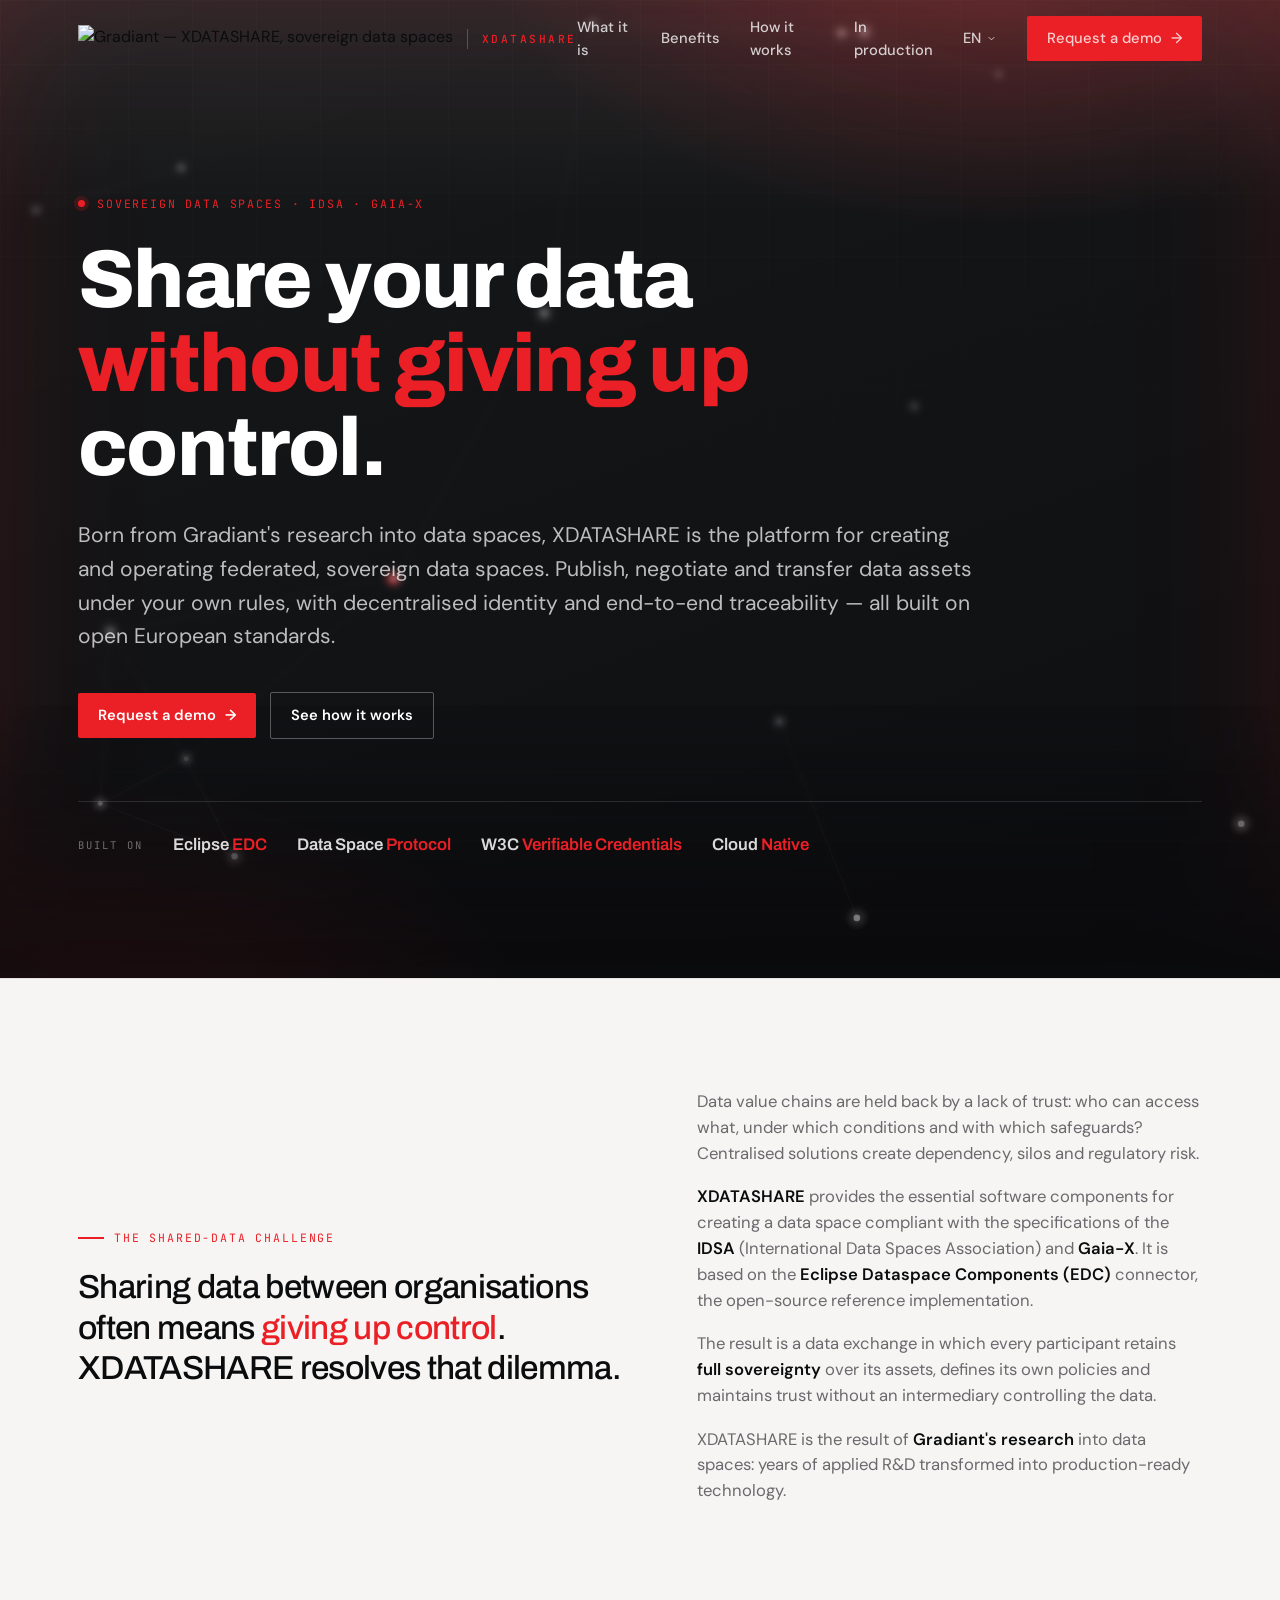
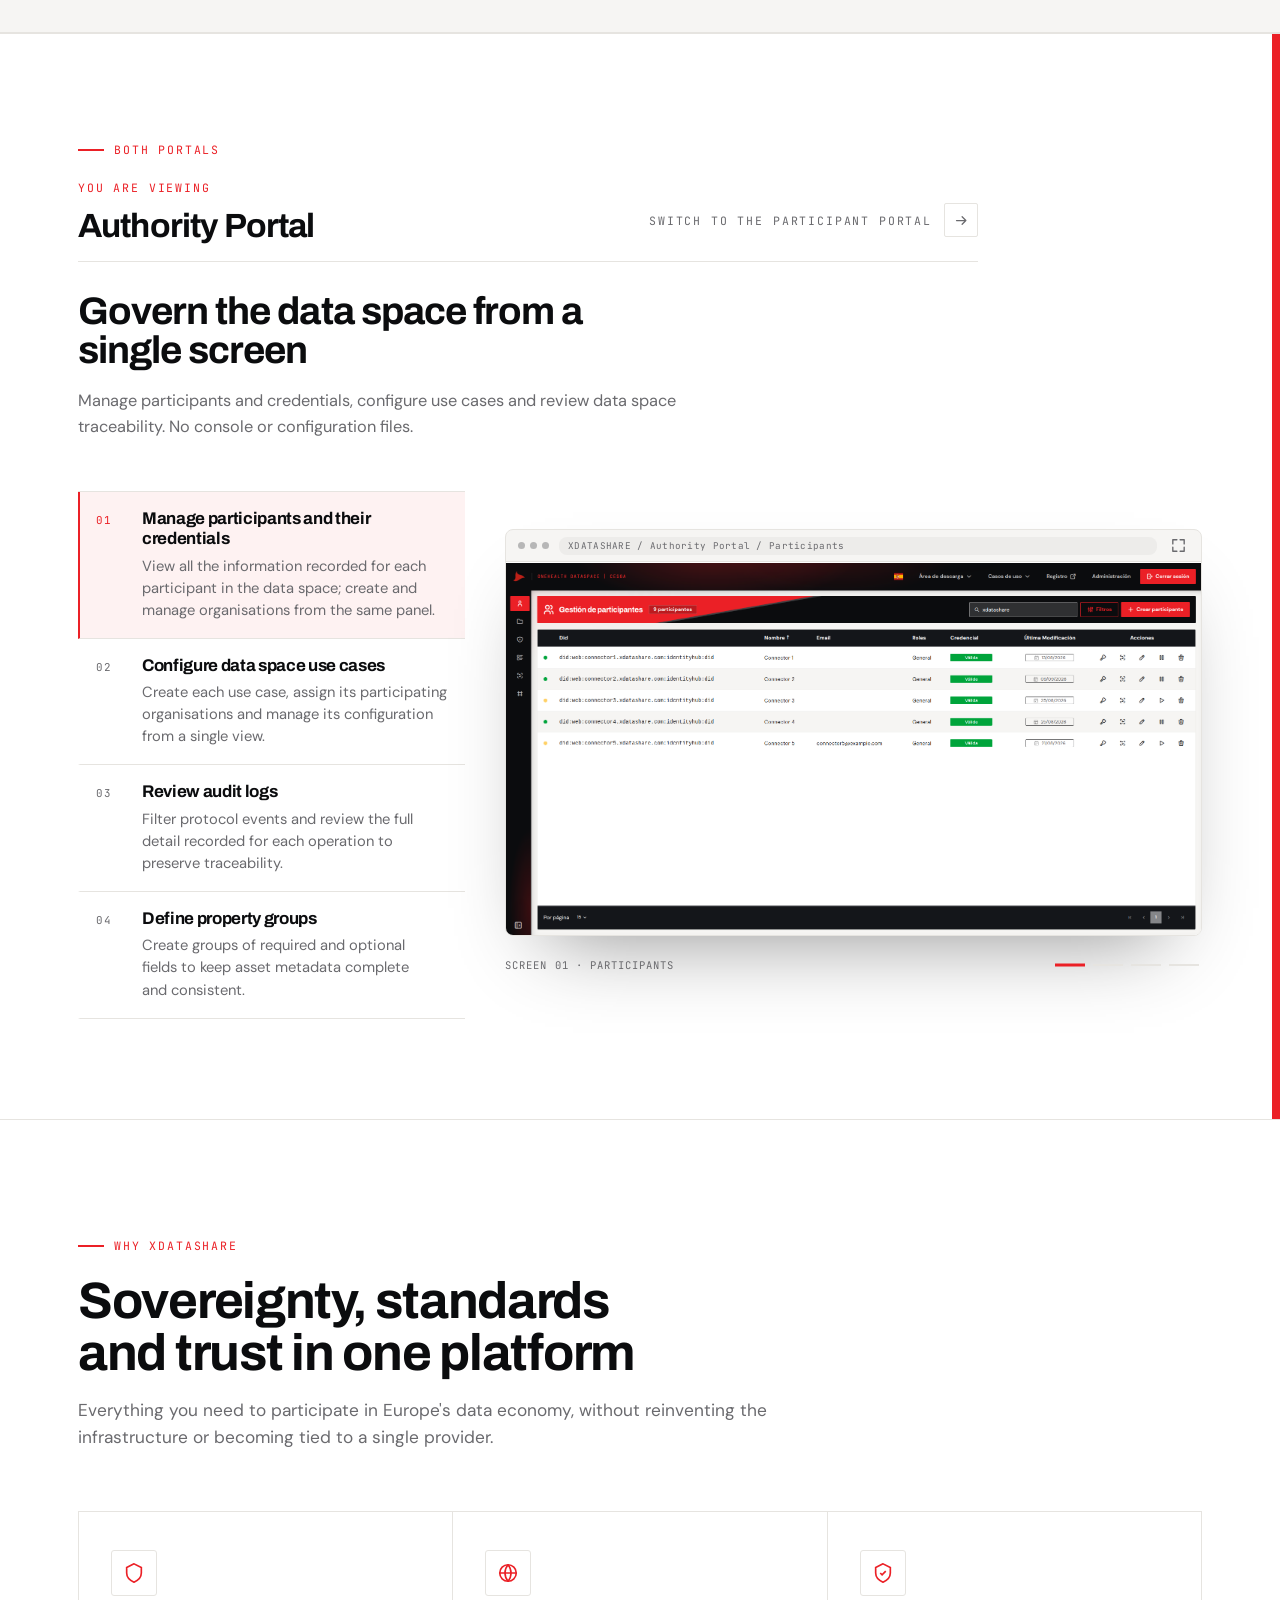
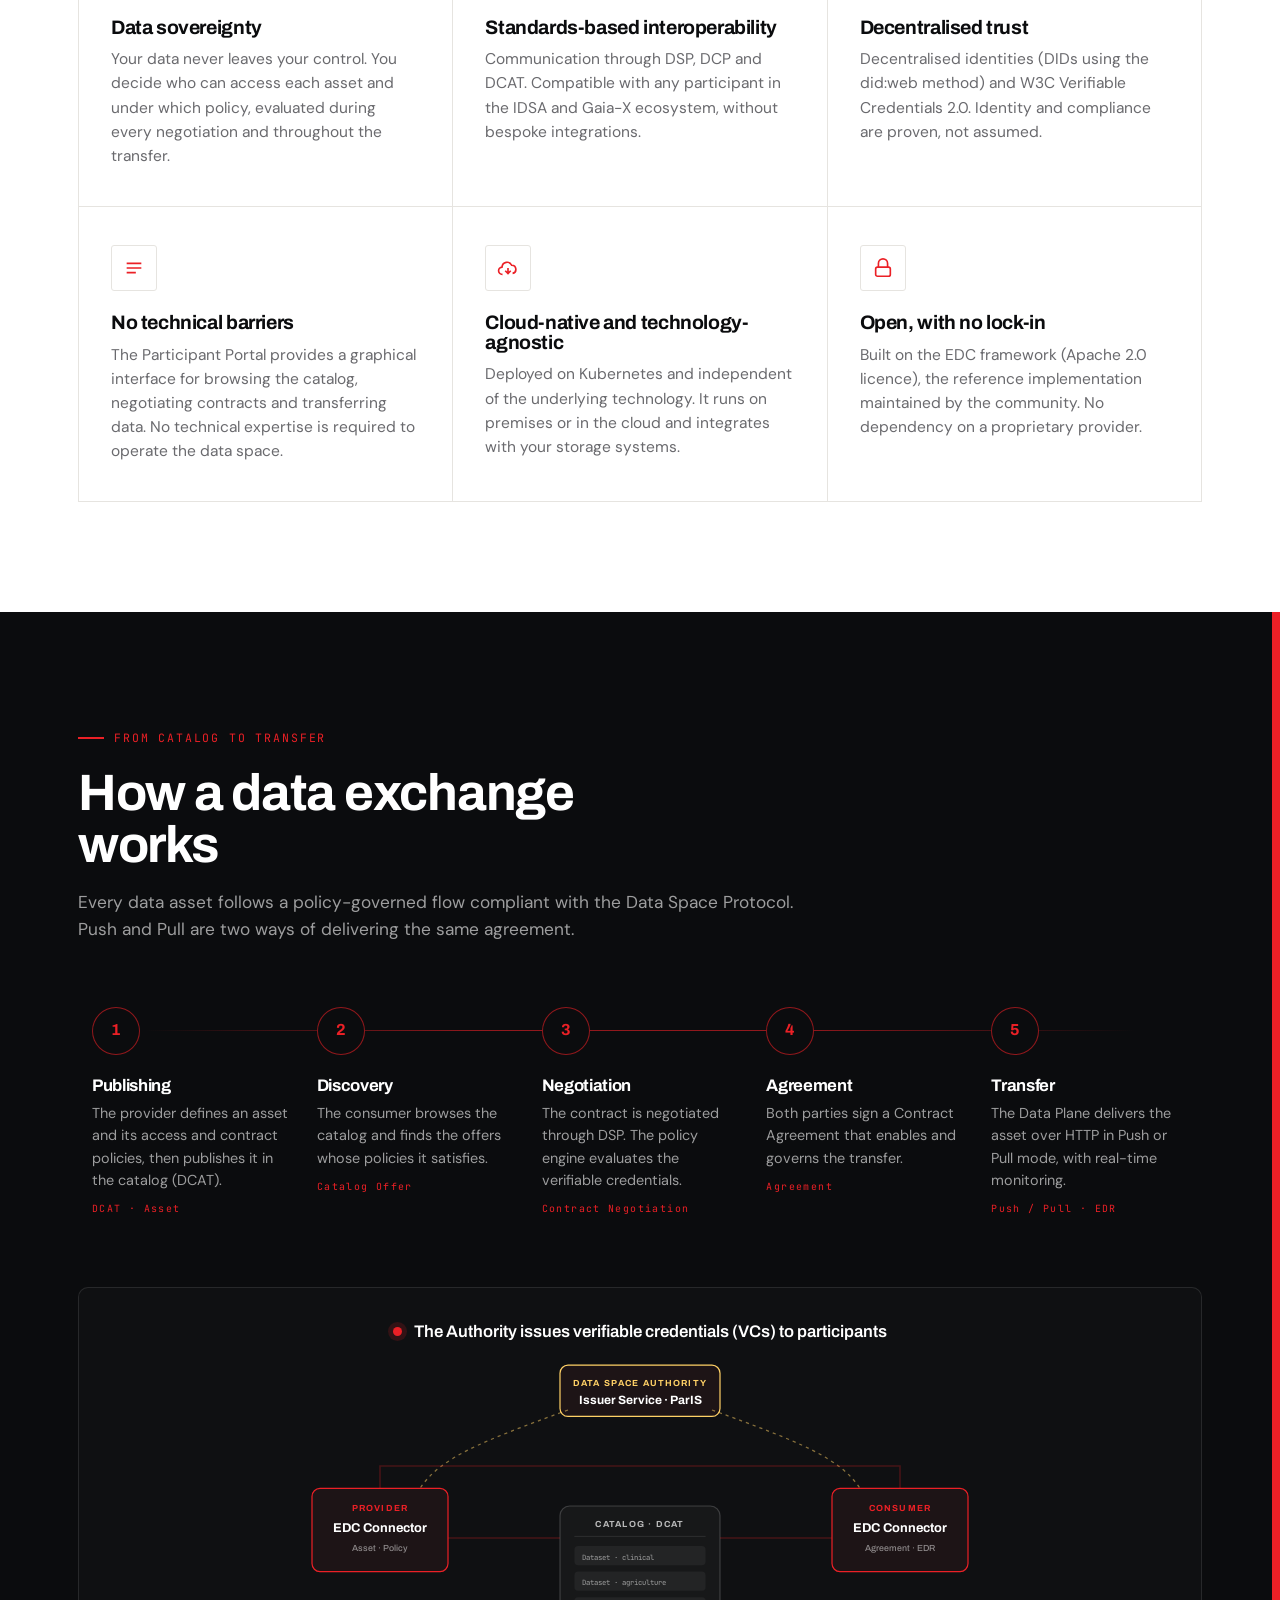
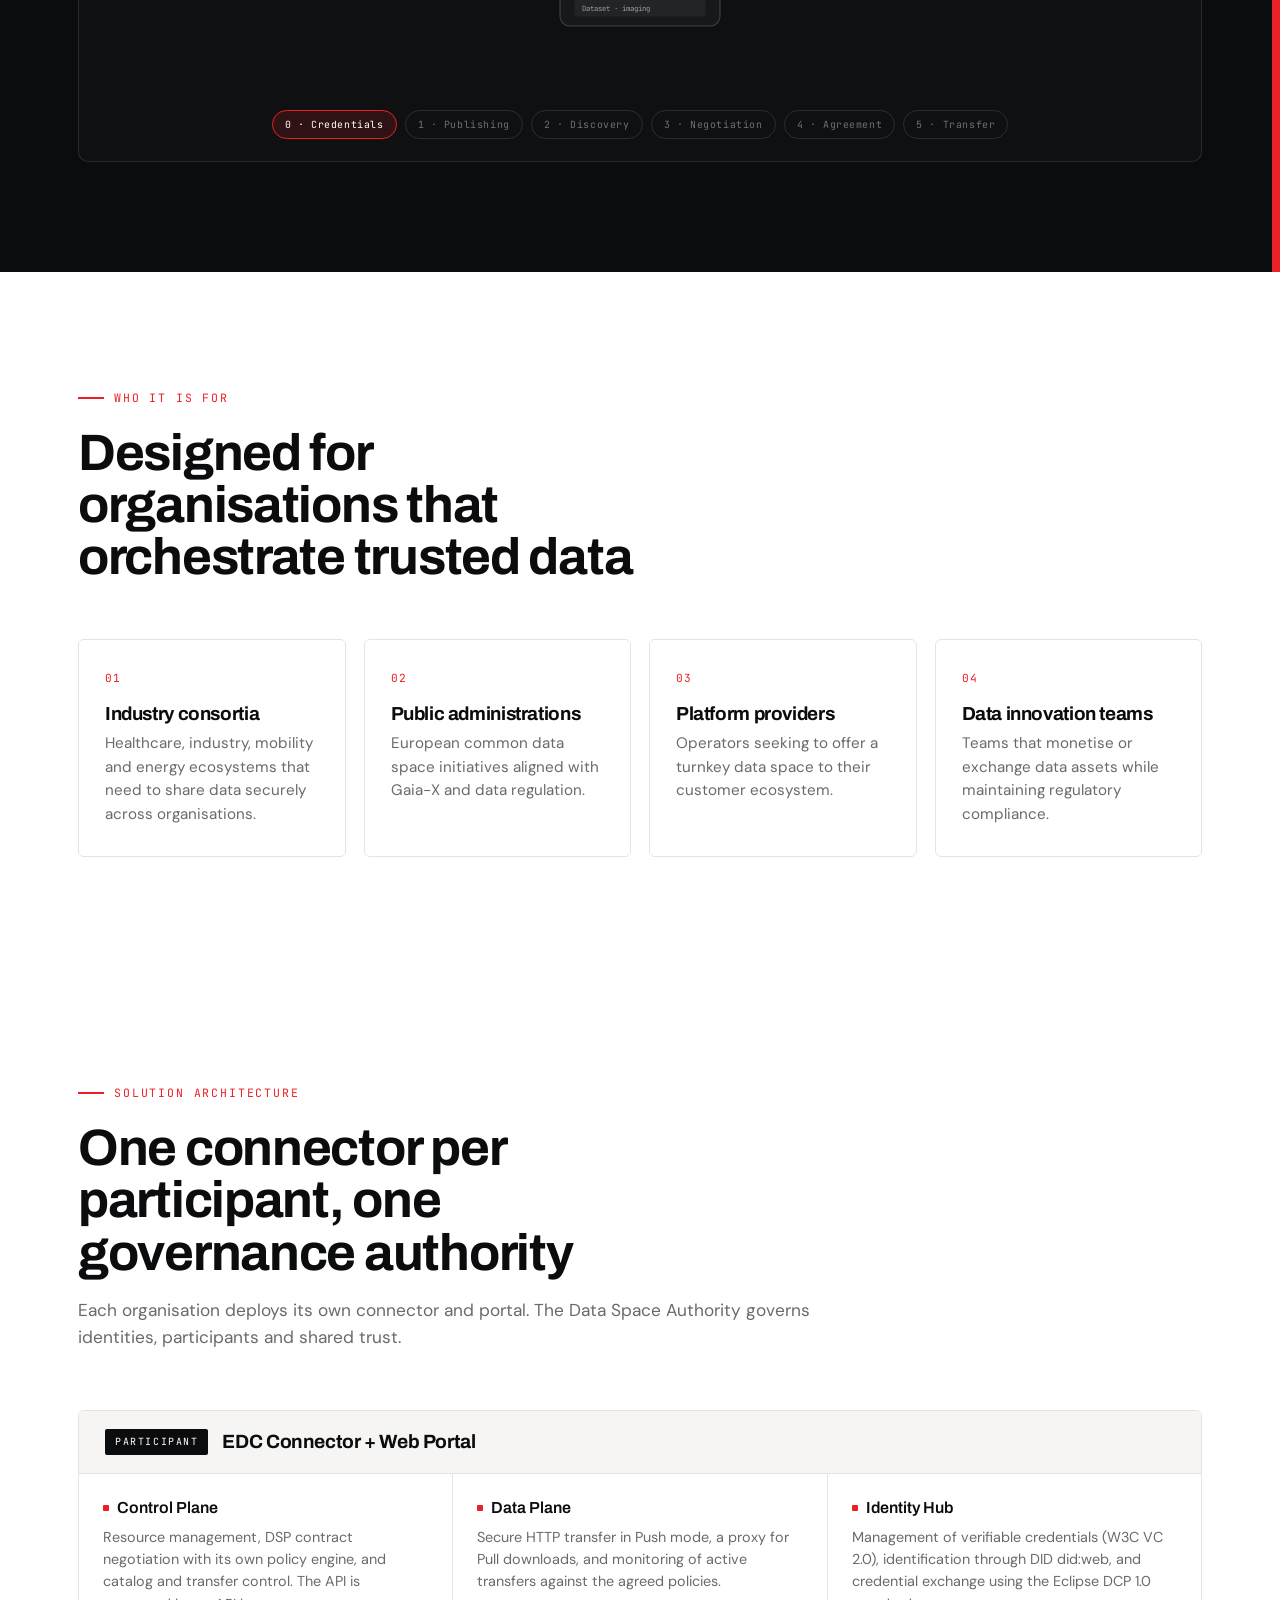
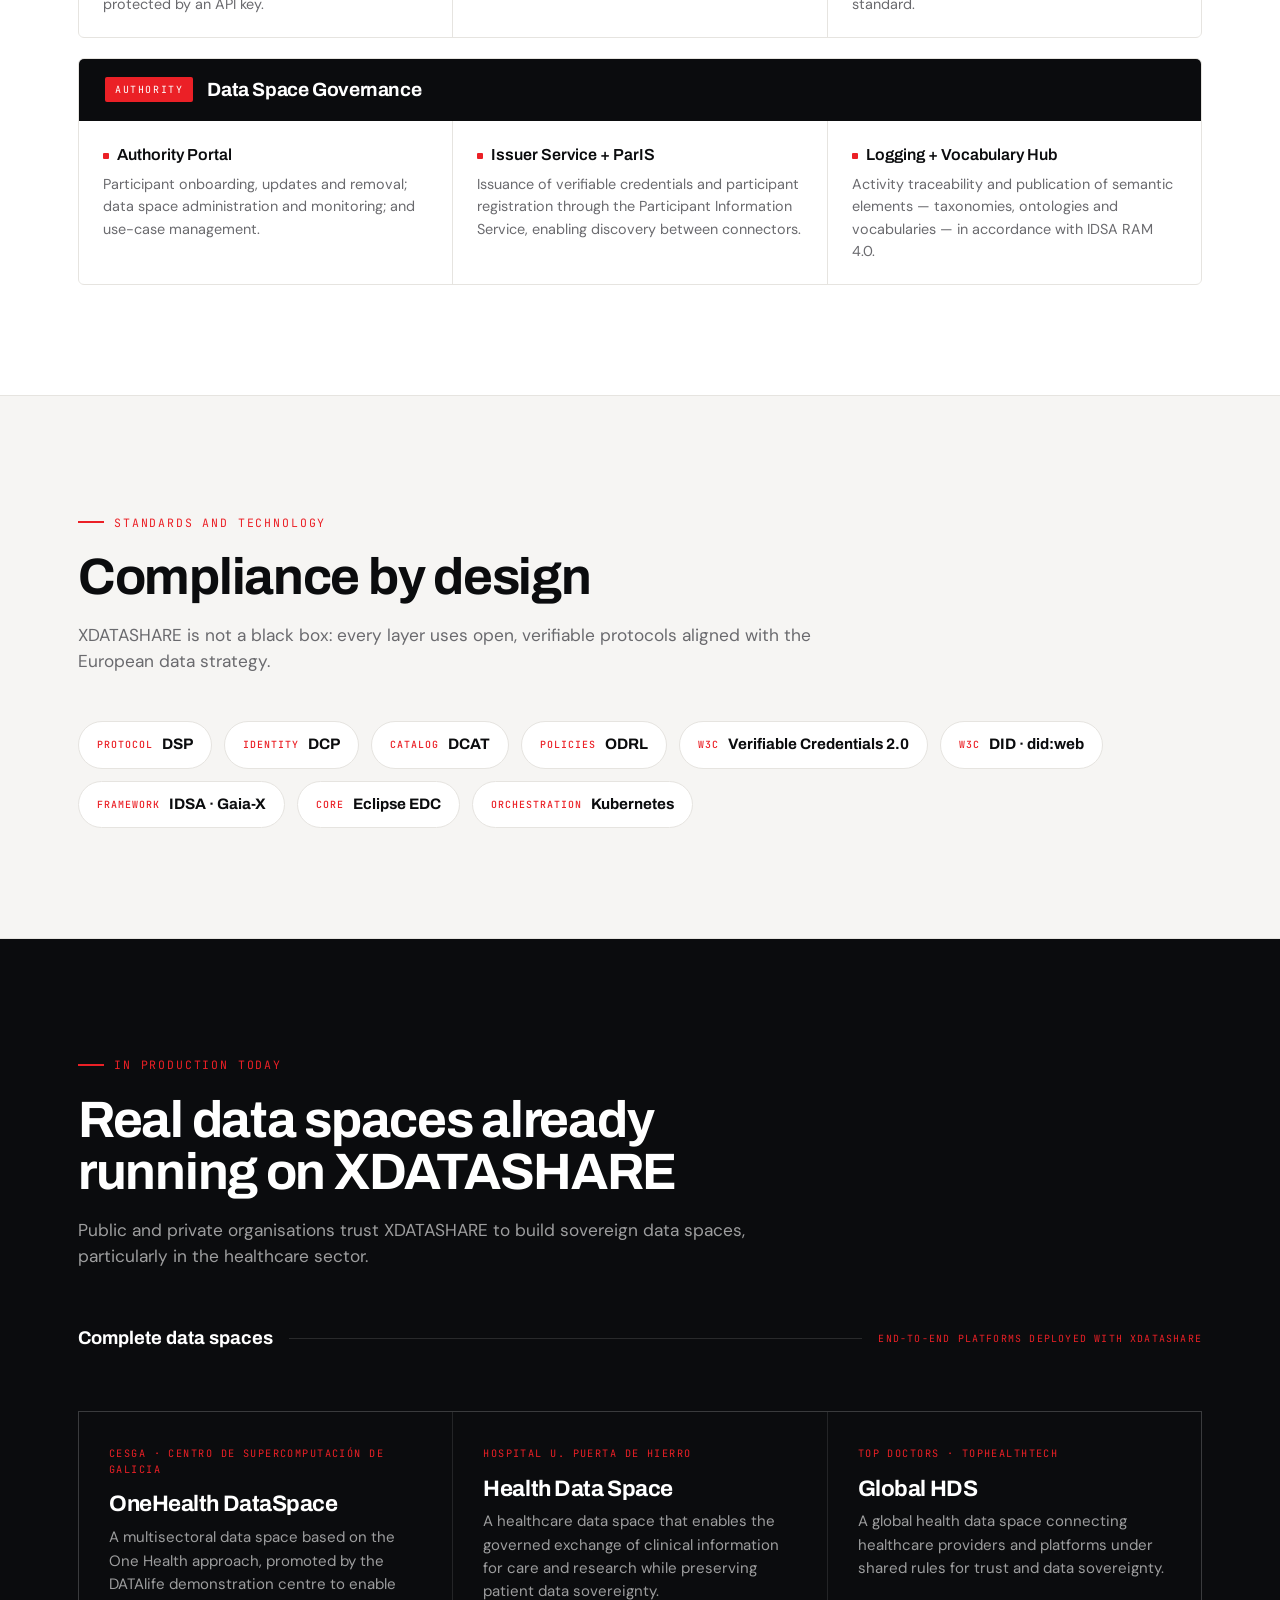
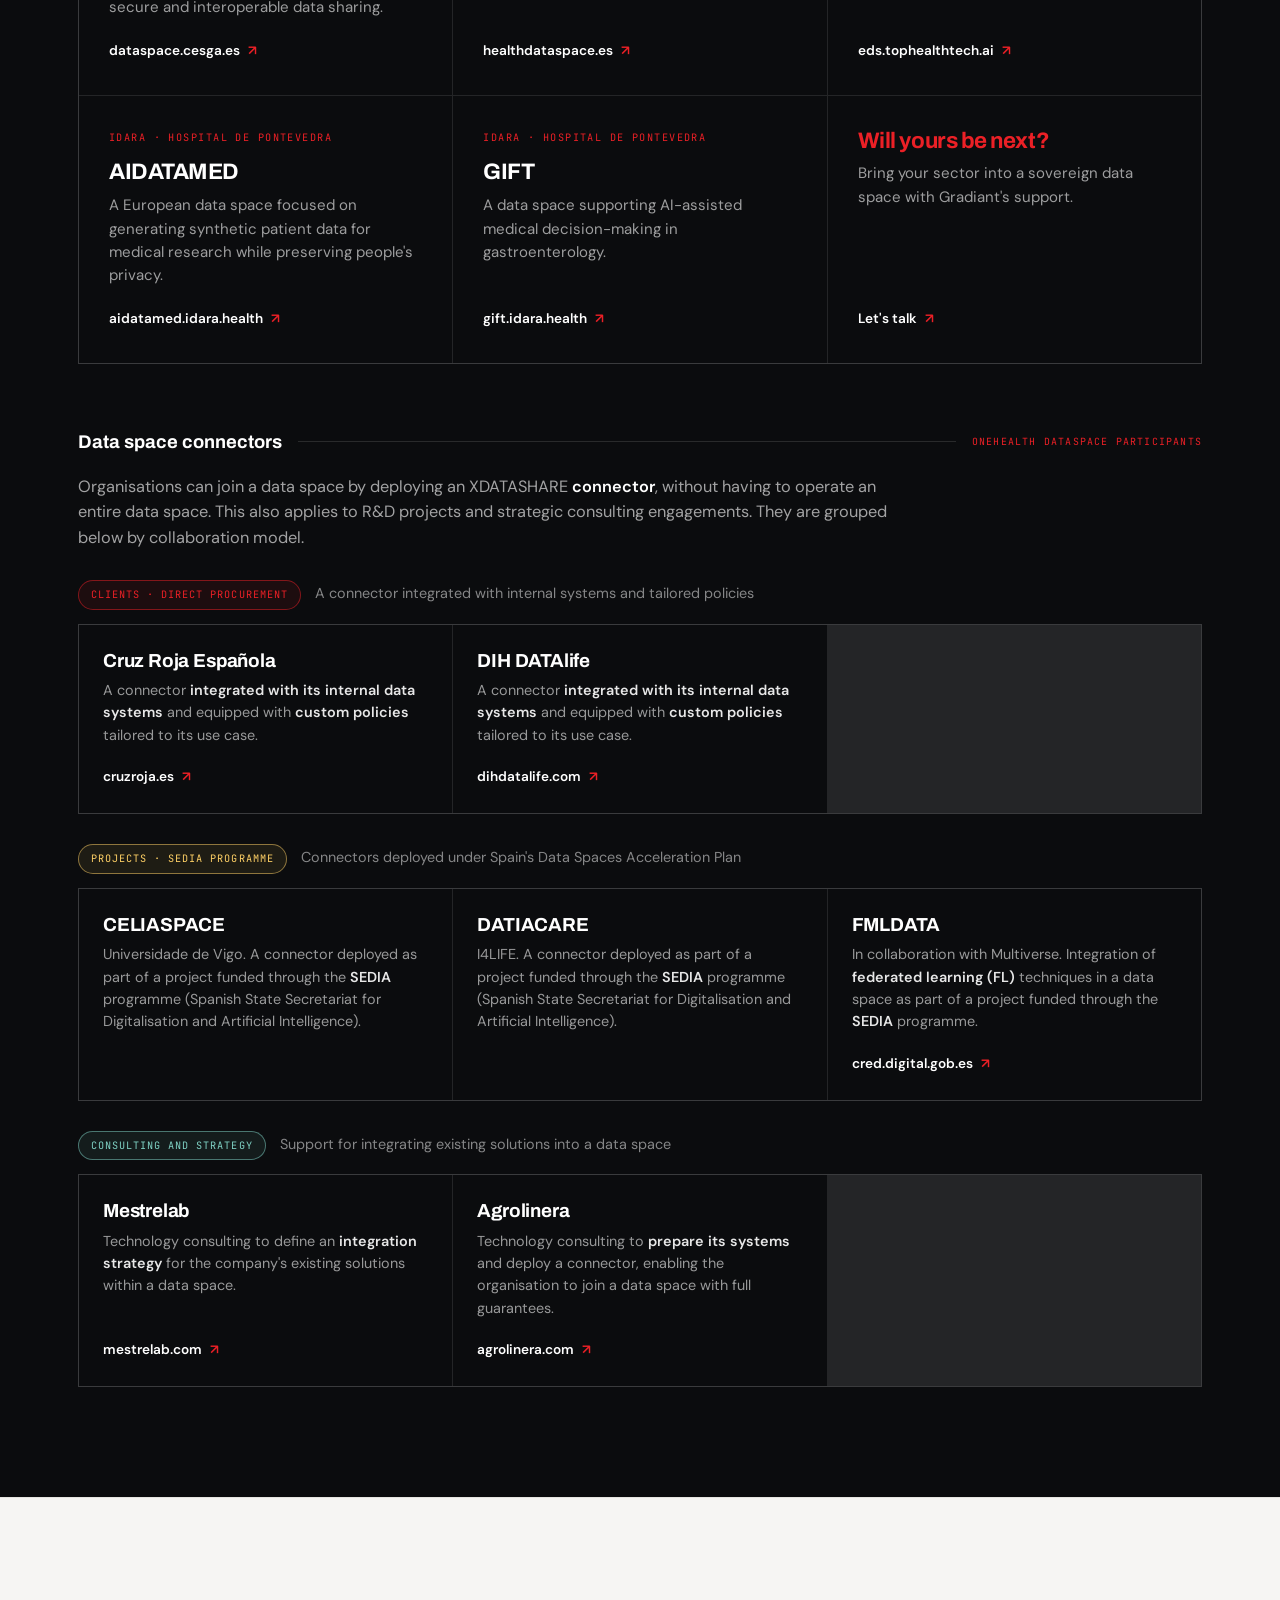
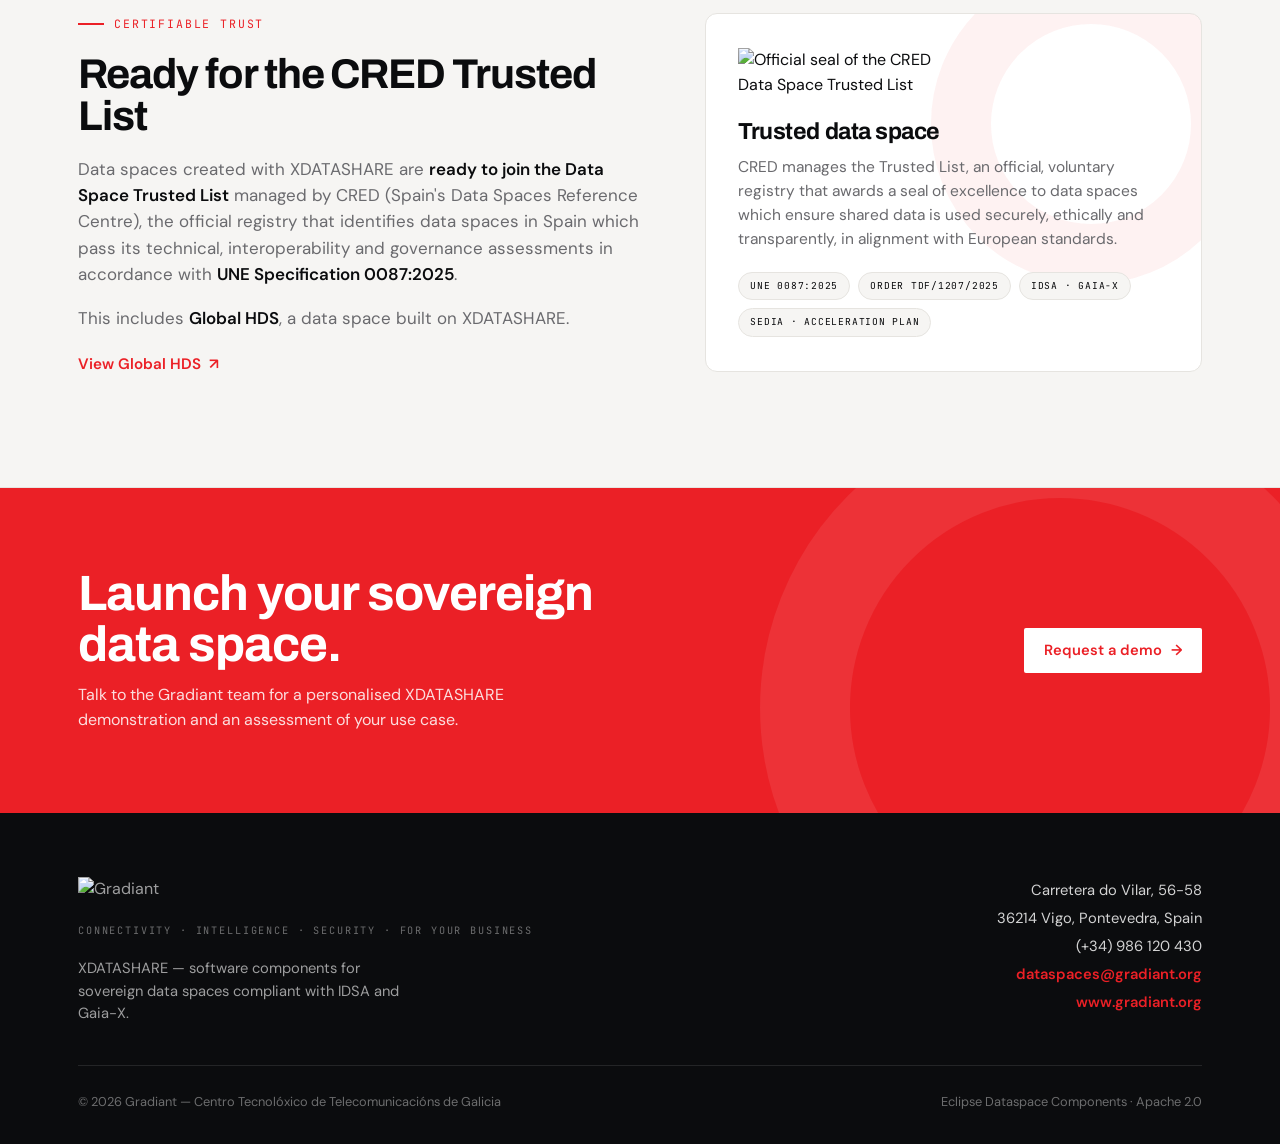
==== commit b92afc89: "feat: centrado del header" ====
--- a/index.html
+++ b/index.html
@@ -90,35 +90,37 @@
 <body>
 
 <nav id="nav" aria-label="Navegación principal">
-  <a href="#top" class="brand">
-    <img src="https://gradiant.org/wp-content/uploads/2024/10/LogoGradiant-2.svg" alt="Gradiant — XDATASHARE, espacios de datos soberanos">
-    <span class="sep"></span>
-    <span class="prod">XDATASHARE</span>
-  </a>
-  <div class="nav-actions">
-    <div class="navlinks" id="navMenu">
-      <a href="#que-es">Qué es</a>
-      <a href="#beneficios">Beneficios</a>
-      <a href="#como">Cómo funciona</a>
-      <a href="#produccion">En producción</a>
-      <details class="language-switcher">
-        <summary aria-label="Selector de idioma">
-          ES
-          <svg class="lang-chevron" viewBox="0 0 24 24" fill="none" stroke="currentColor" stroke-width="2" aria-hidden="true"><path d="M6 9l6 6 6-6"/></svg>
-        </summary>
-        <ul class="language-options">
-          <li><a href="./?lang=es" lang="es" hreflang="es" aria-current="page" data-language-link><span class="opt-dot" aria-hidden="true"></span>Español</a></li>
-          <li><a href="en/?lang=en" lang="en" hreflang="en" data-language-link><span class="opt-dot" aria-hidden="true"></span>English</a></li>
-        </ul>
-      </details>
-      <a href="#demo" class="btn">Solicitar demo <span class="arr">→</span></a>
-    </div>
-
-    <button type="button" class="nav-toggle" id="navToggle"
-            aria-controls="navMenu" aria-expanded="false" aria-label="Abrir menú"
-            data-label-open="Abrir menú" data-label-close="Cerrar menú">
-      <span class="nav-toggle-icon" aria-hidden="true"></span>
-    </button>
+  <div class="wrap">
+    <a href="#top" class="brand">
+      <img src="https://gradiant.org/wp-content/uploads/2024/10/LogoGradiant-2.svg" alt="Gradiant — XDATASHARE, espacios de datos soberanos">
+      <span class="sep"></span>
+      <span class="prod">XDATASHARE</span>
+    </a>
+    <div class="nav-actions">
+      <div class="navlinks" id="navMenu">
+        <a href="#que-es">Qué es</a>
+        <a href="#beneficios">Beneficios</a>
+        <a href="#como">Cómo funciona</a>
+        <a href="#produccion">En producción</a>
+        <details class="language-switcher">
+          <summary aria-label="Selector de idioma">
+            ES
+            <svg class="lang-chevron" viewBox="0 0 24 24" fill="none" stroke="currentColor" stroke-width="2" aria-hidden="true"><path d="M6 9l6 6 6-6"/></svg>
+          </summary>
+          <ul class="language-options">
+            <li><a href="./?lang=es" lang="es" hreflang="es" aria-current="page" data-language-link><span class="opt-dot" aria-hidden="true"></span>Español</a></li>
+            <li><a href="en/?lang=en" lang="en" hreflang="en" data-language-link><span class="opt-dot" aria-hidden="true"></span>English</a></li>
+          </ul>
+        </details>
+        <a href="#demo" class="btn">Solicitar demo <span class="arr">→</span></a>
+      </div>
+
+      <button type="button" class="nav-toggle" id="navToggle"
+              aria-controls="navMenu" aria-expanded="false" aria-label="Abrir menú"
+              data-label-open="Abrir menú" data-label-close="Cerrar menú">
+        <span class="nav-toggle-icon" aria-hidden="true"></span>
+      </button>
+    </div>
   </div>
 </nav>
 
--- a/assets/css/site.css
+++ b/assets/css/site.css
@@ -1,19 +1,25 @@
 /* ---------- Nav (dark) ---------- */
 nav{
   position:fixed;top:0;left:0;right:0;z-index:100;
-  display:flex;align-items:center;justify-content:space-between;
-  padding:16px 28px;
+  padding:16px 0;
   background:transparent;
   border-bottom:1px solid transparent;
   transition:background .4s var(--ease),padding .4s var(--ease),box-shadow .4s var(--ease),border-color .4s var(--ease);
 }
-nav.scrolled{background:rgba(11,12,14,.9);backdrop-filter:blur(14px);padding:11px 28px;border-bottom:1px solid rgba(255,255,255,.08);box-shadow:0 12px 34px -24px rgba(0,0,0,.8)}
+/* La barra ocupa todo el ancho, pero su contenido se alinea con la columna del cuerpo:
+   de ahí que el relleno lateral lo ponga .wrap y el nav solo conserve el vertical. */
+nav .wrap{display:flex;align-items:center;justify-content:space-between}
+nav.scrolled{background:rgba(11,12,14,.9);backdrop-filter:blur(14px);padding:11px 0;border-bottom:1px solid rgba(255,255,255,.08);box-shadow:0 12px 34px -24px rgba(0,0,0,.8)}
 .brand{display:flex;align-items:center;gap:14px}
 .brand img{height:28px;width:auto;display:block}
 .brand .sep{width:1px;height:20px;background:rgba(255,255,255,.22)}
 .brand .prod{font-family:'JetBrains Mono';font-size:.7rem;letter-spacing:.22em;color:var(--red);font-weight:500;padding-top:2px}
-.nav-actions{display:flex;align-items:center;gap:22px}
-.navlinks{display:flex;align-items:center;gap:30px}
+.nav-actions{display:flex;align-items:center;justify-content:flex-end;gap:22px;flex:1}
+.navlinks{display:flex;align-items:center;gap:30px;flex:1}
+/* Los enlaces y el selector de idioma se centran en el hueco que queda entre la marca
+   y el CTA: dos márgenes automáticos reparten a partes iguales el espacio libre de la
+   fila, uno antes del grupo y otro antes del botón, que se queda al final. */
+.navlinks>a:first-child,.navlinks>a.btn{margin-left:auto}
 .navlinks a{color:rgba(255,255,255,.78);font-size:.92rem;font-weight:500;transition:color .25s}
 .navlinks a:hover{color:#fff}
 
@@ -81,15 +87,15 @@
 }
 
 @media(max-width:1000px){
-  nav{padding:14px 20px}
-  nav.scrolled{padding:11px 20px}
+  nav{padding:14px 0}
+  nav.scrolled{padding:11px 0}
   .nav-actions{gap:12px}
   .nav-toggle{display:inline-flex}
 
   .navlinks{
     position:absolute;top:100%;left:0;right:0;
     flex-direction:column;align-items:stretch;gap:0;
-    padding:6px 20px 22px;
+    padding:6px 28px 22px;
     background:var(--ink);
     border-bottom:1px solid rgba(255,255,255,.08);
     box-shadow:0 26px 40px -28px rgba(0,0,0,.9);
@@ -97,6 +103,9 @@
     transition:opacity .3s var(--ease),transform .3s var(--ease),visibility .3s;
   }
   nav.menu-open .navlinks{opacity:1;visibility:visible;transform:none}
+  /* el panel es una columna estirada: los márgenes automáticos del centrado en fila
+     encogerían los enlaces y los pegarían a la derecha */
+  .navlinks>a:first-child,.navlinks>a.btn{margin-left:0}
   .navlinks>a{padding:15px 2px;font-size:1rem;border-bottom:1px solid rgba(255,255,255,.07)}
   .navlinks>a:last-child{border-bottom:0}
   .navlinks>a.btn{justify-content:center;margin-top:18px;padding:14px 20px;border-bottom:0}
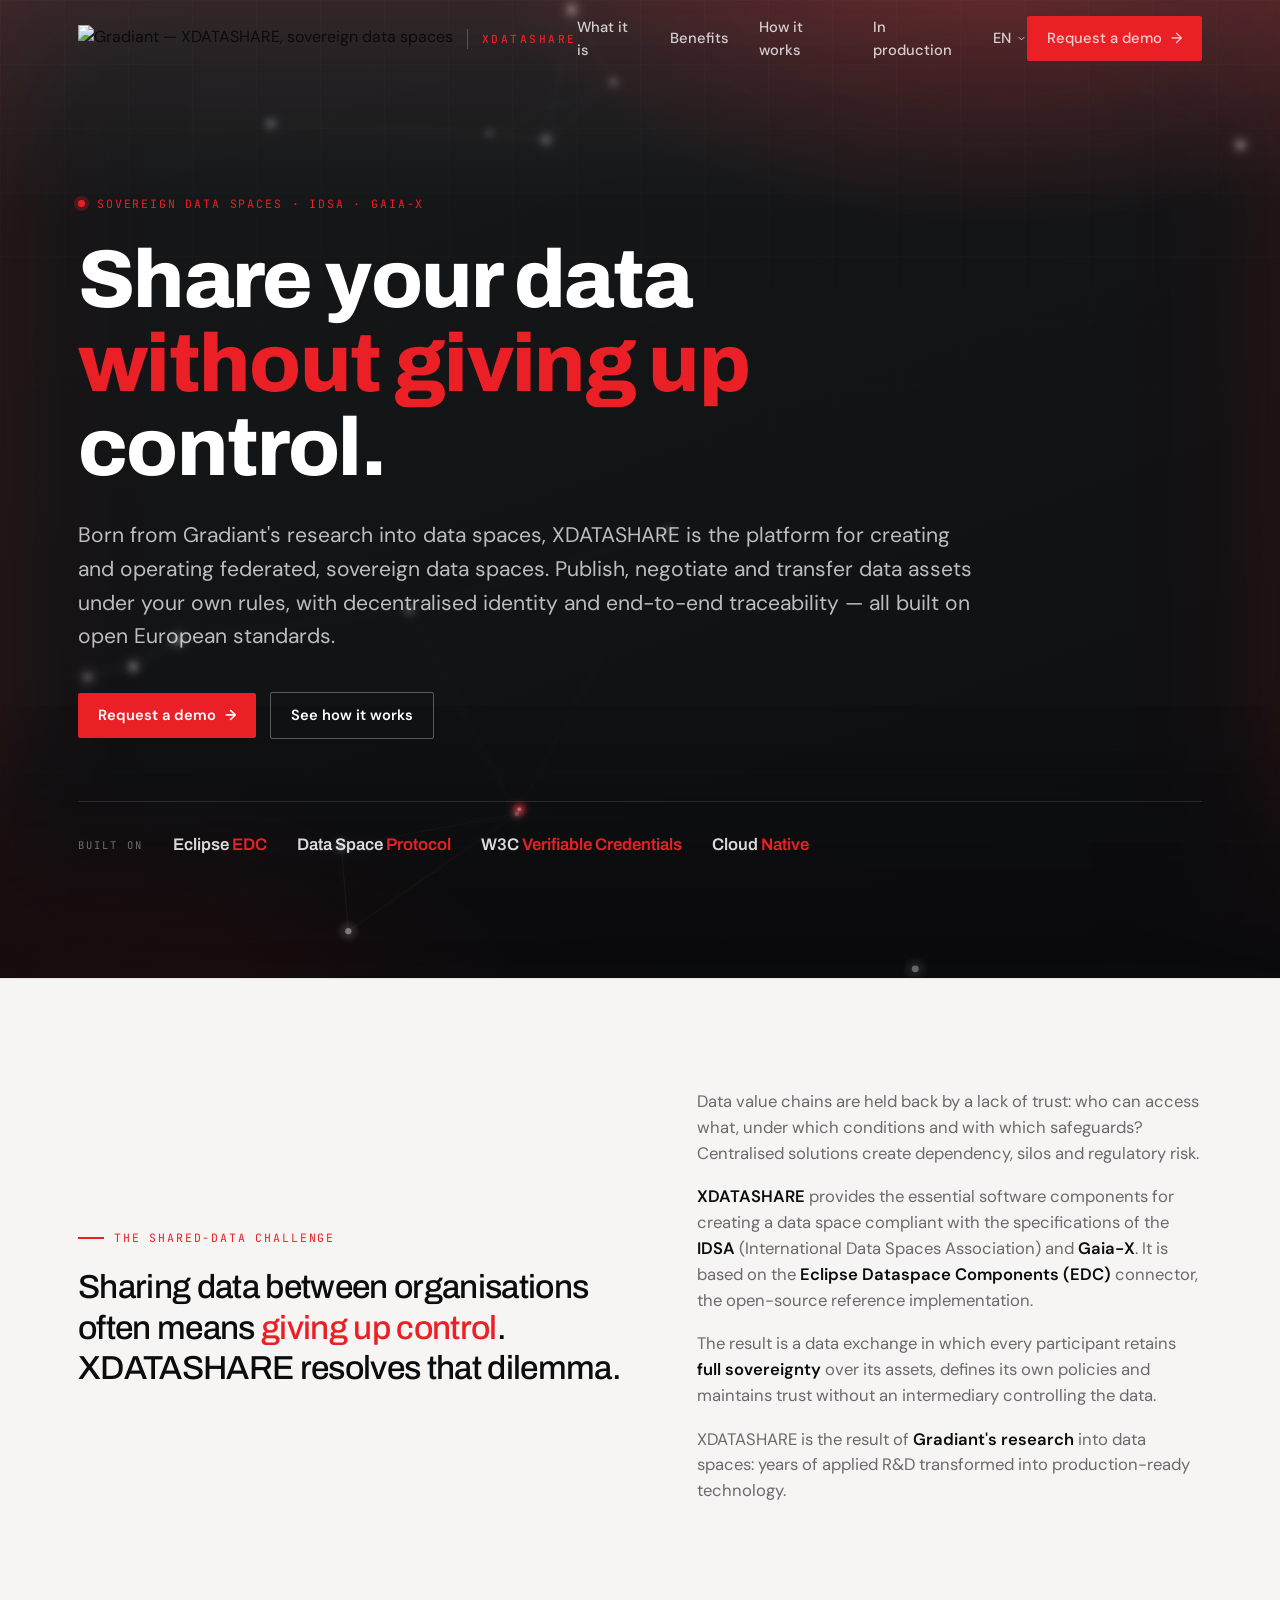
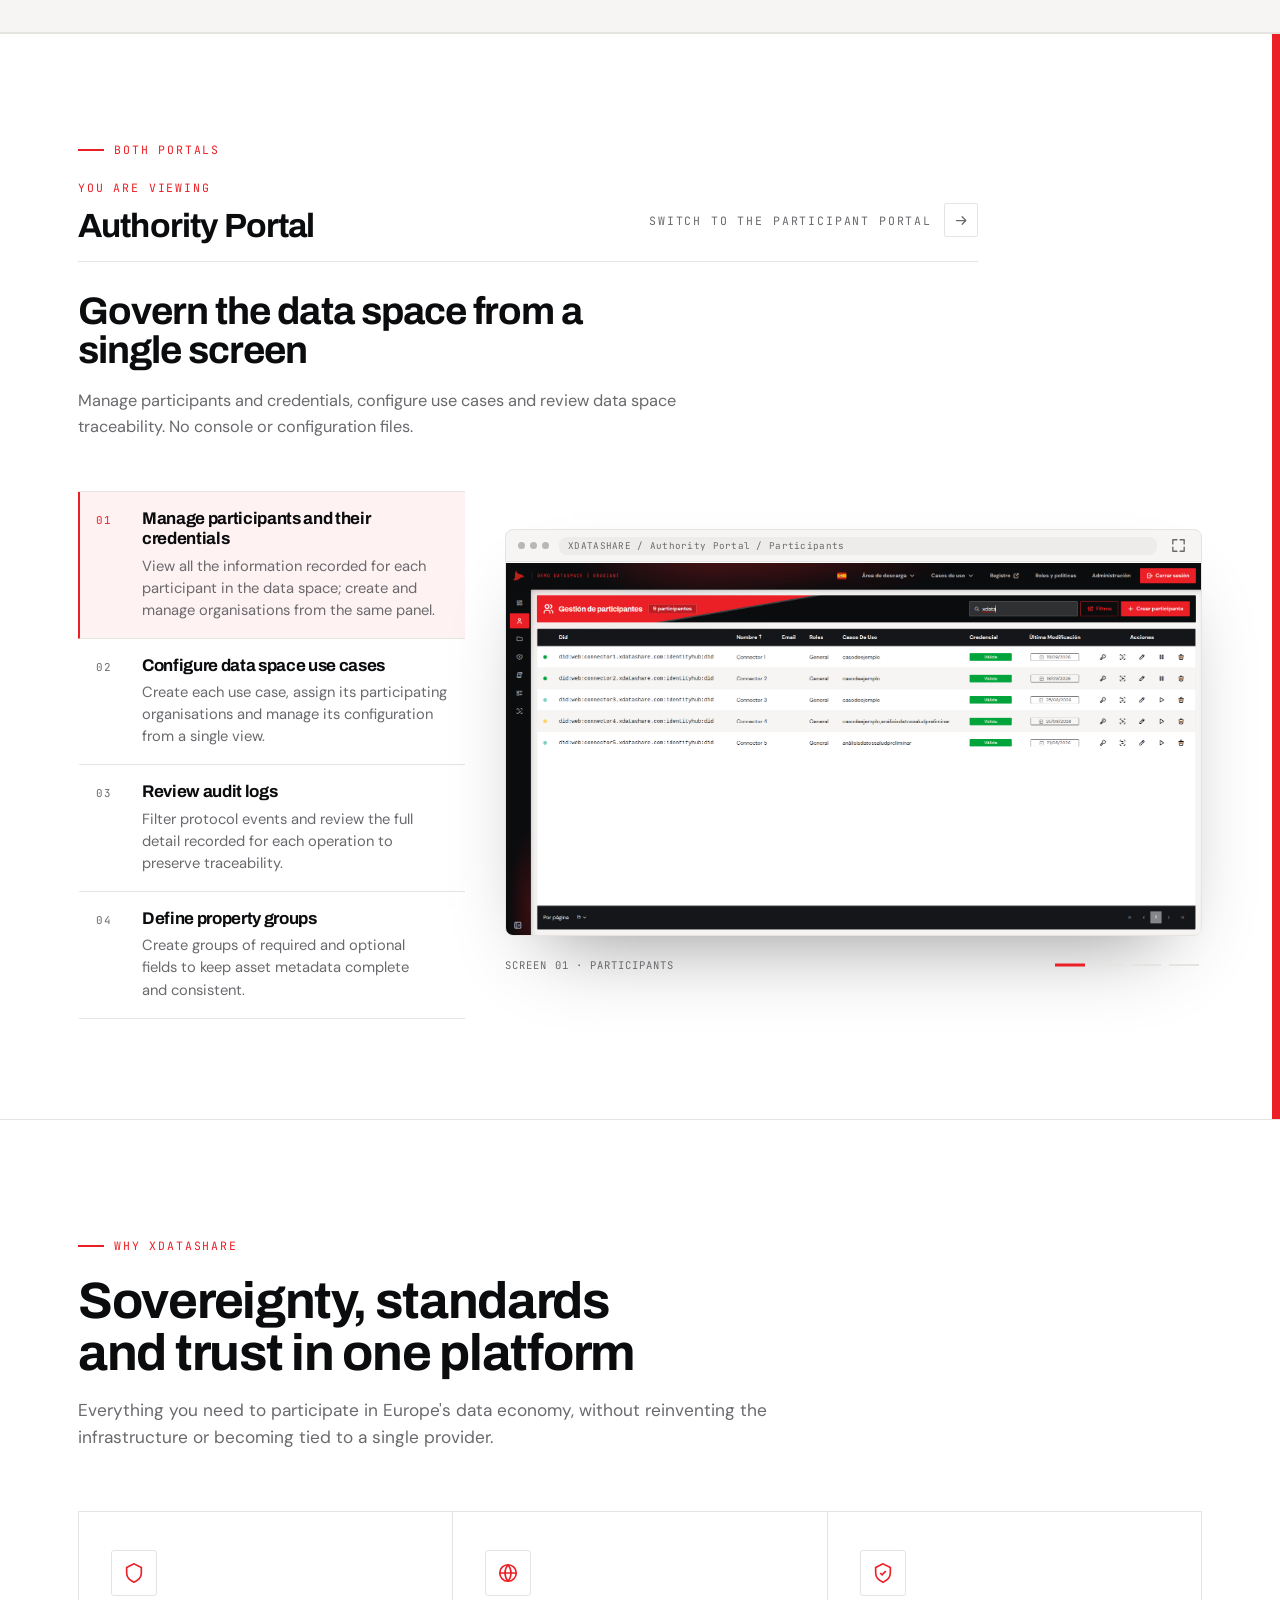
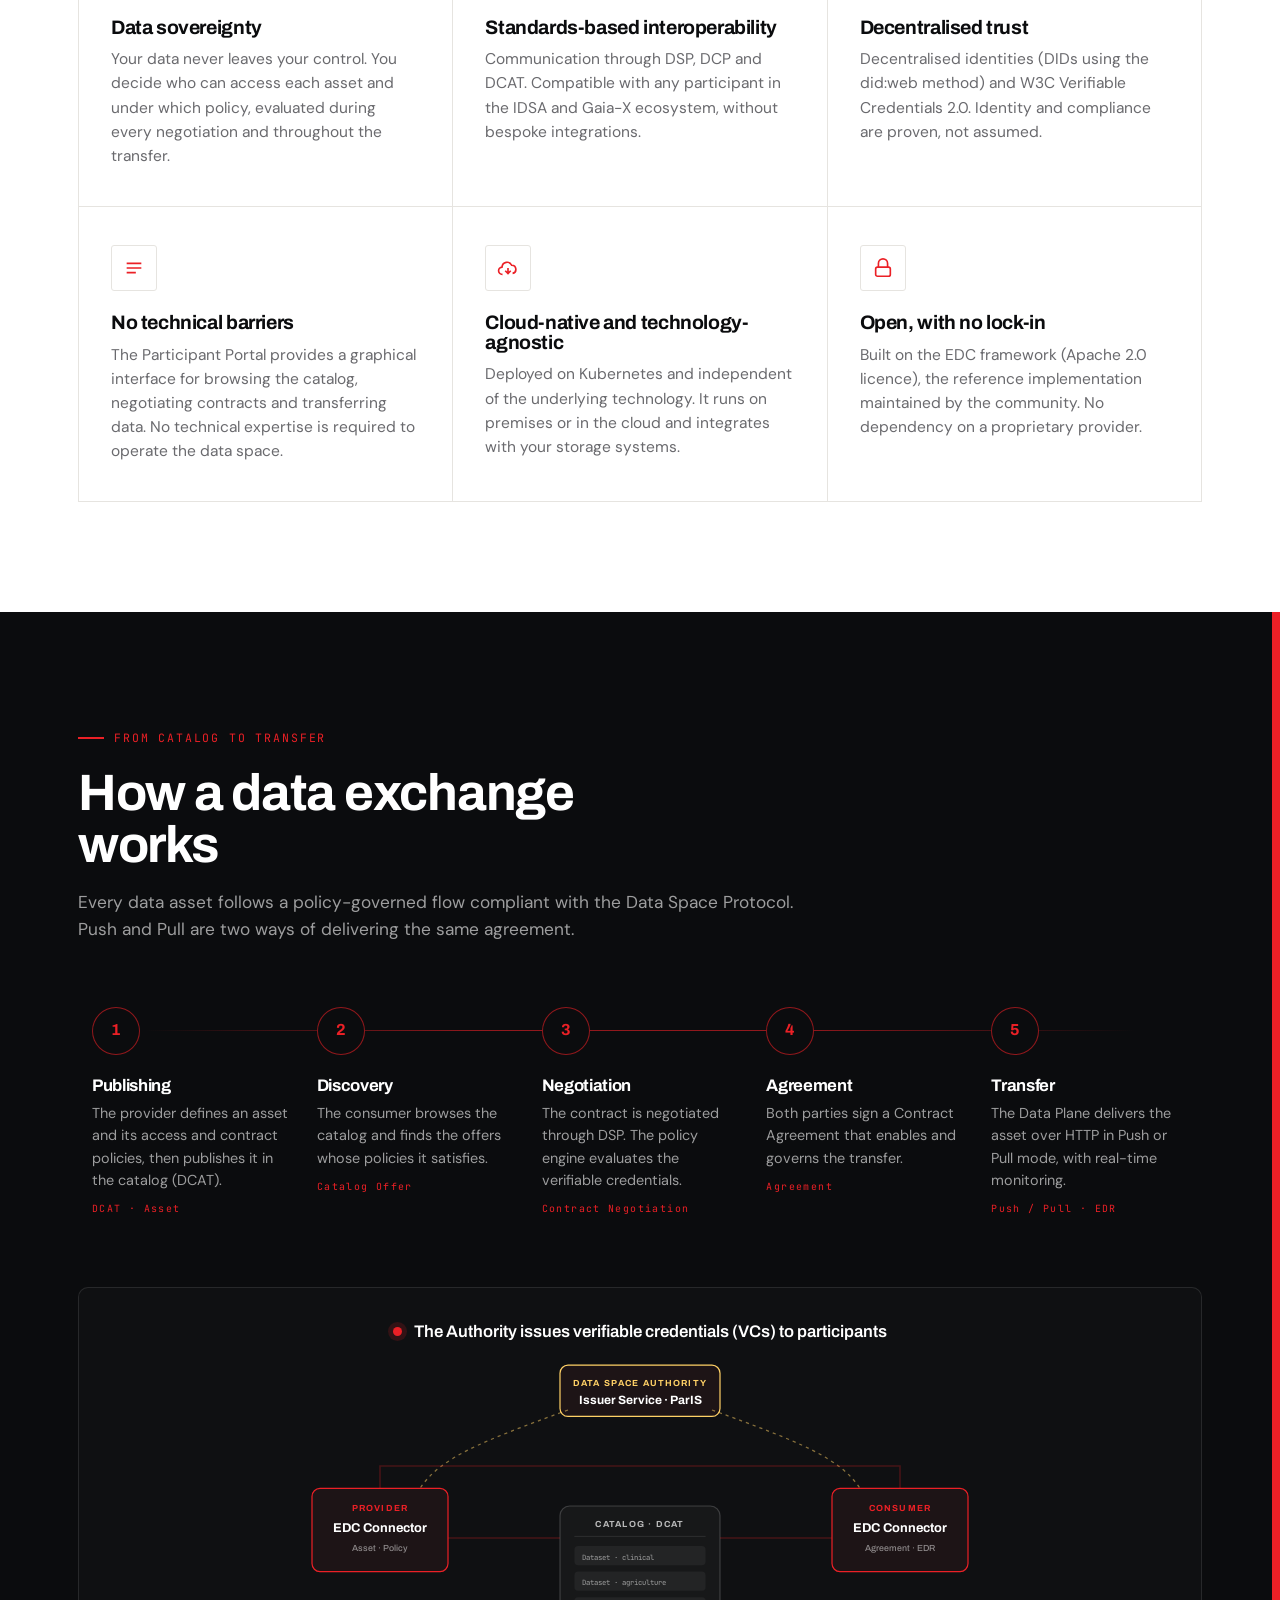
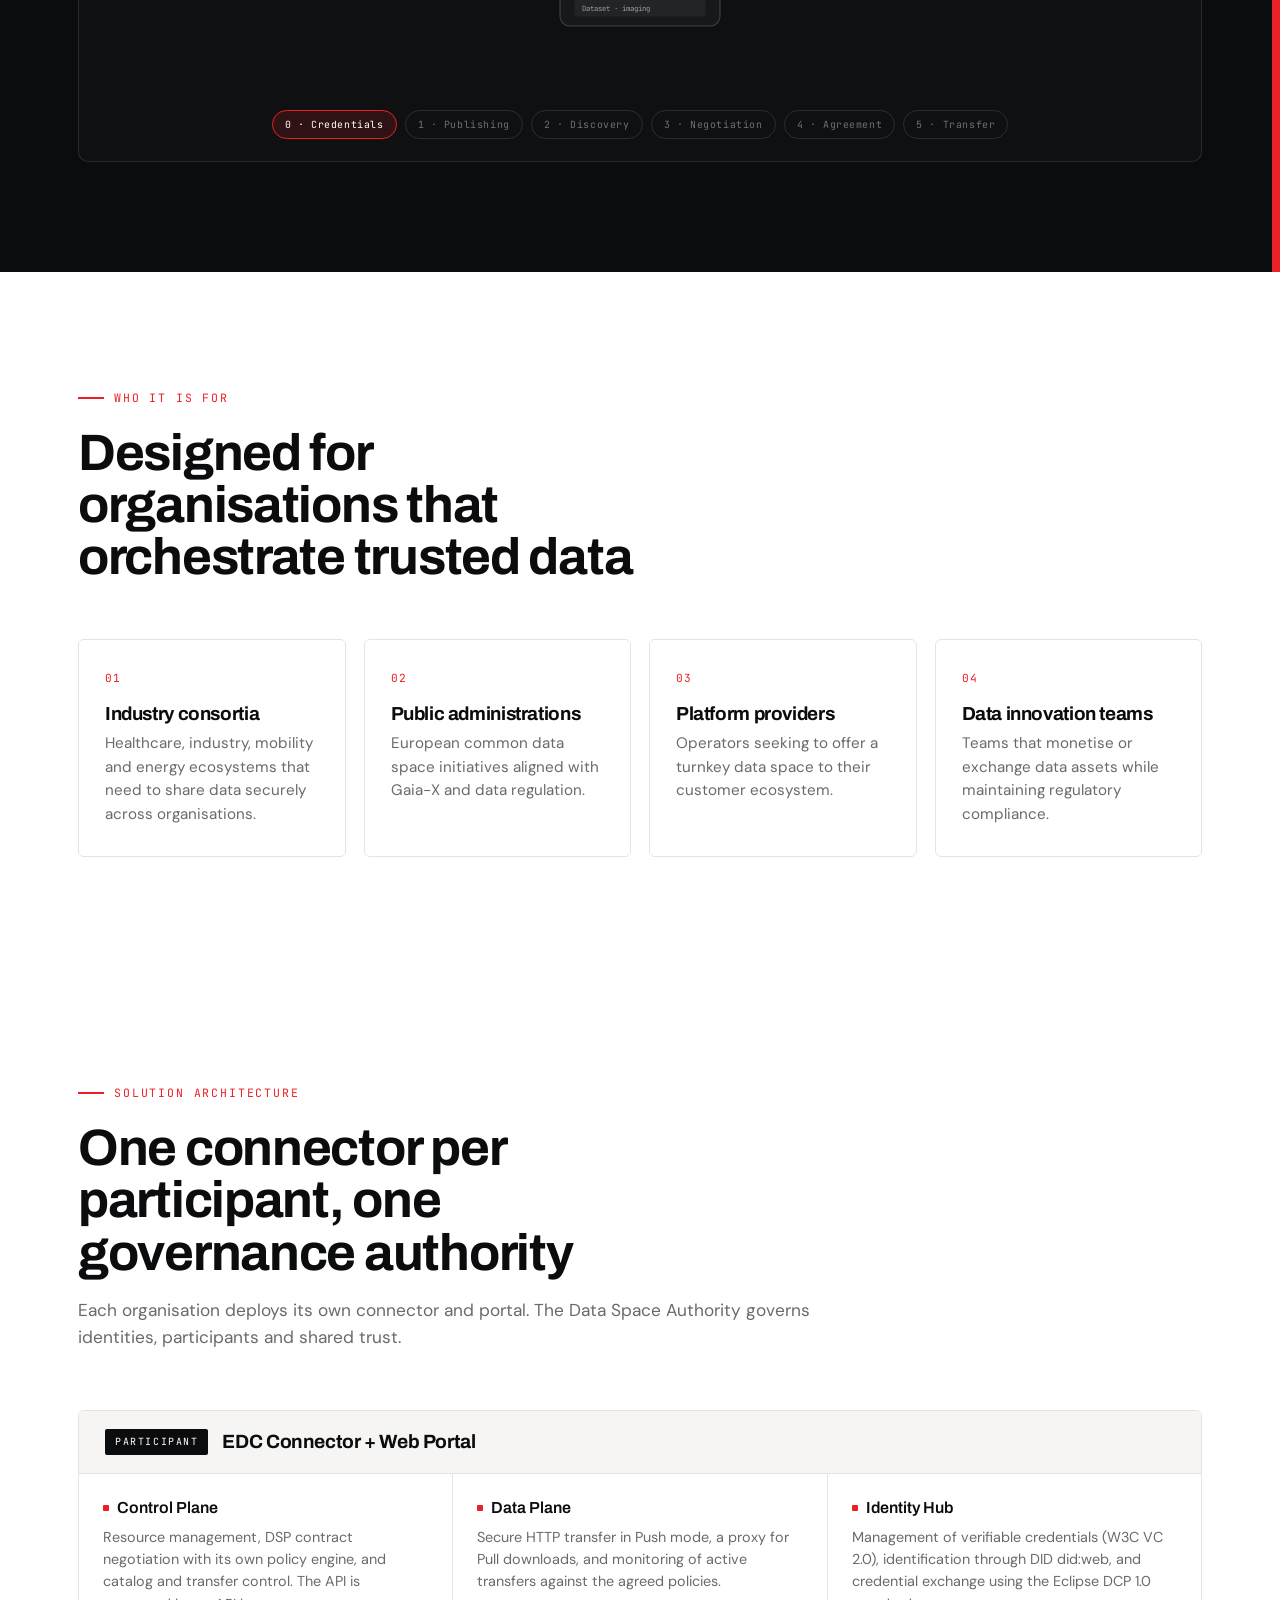
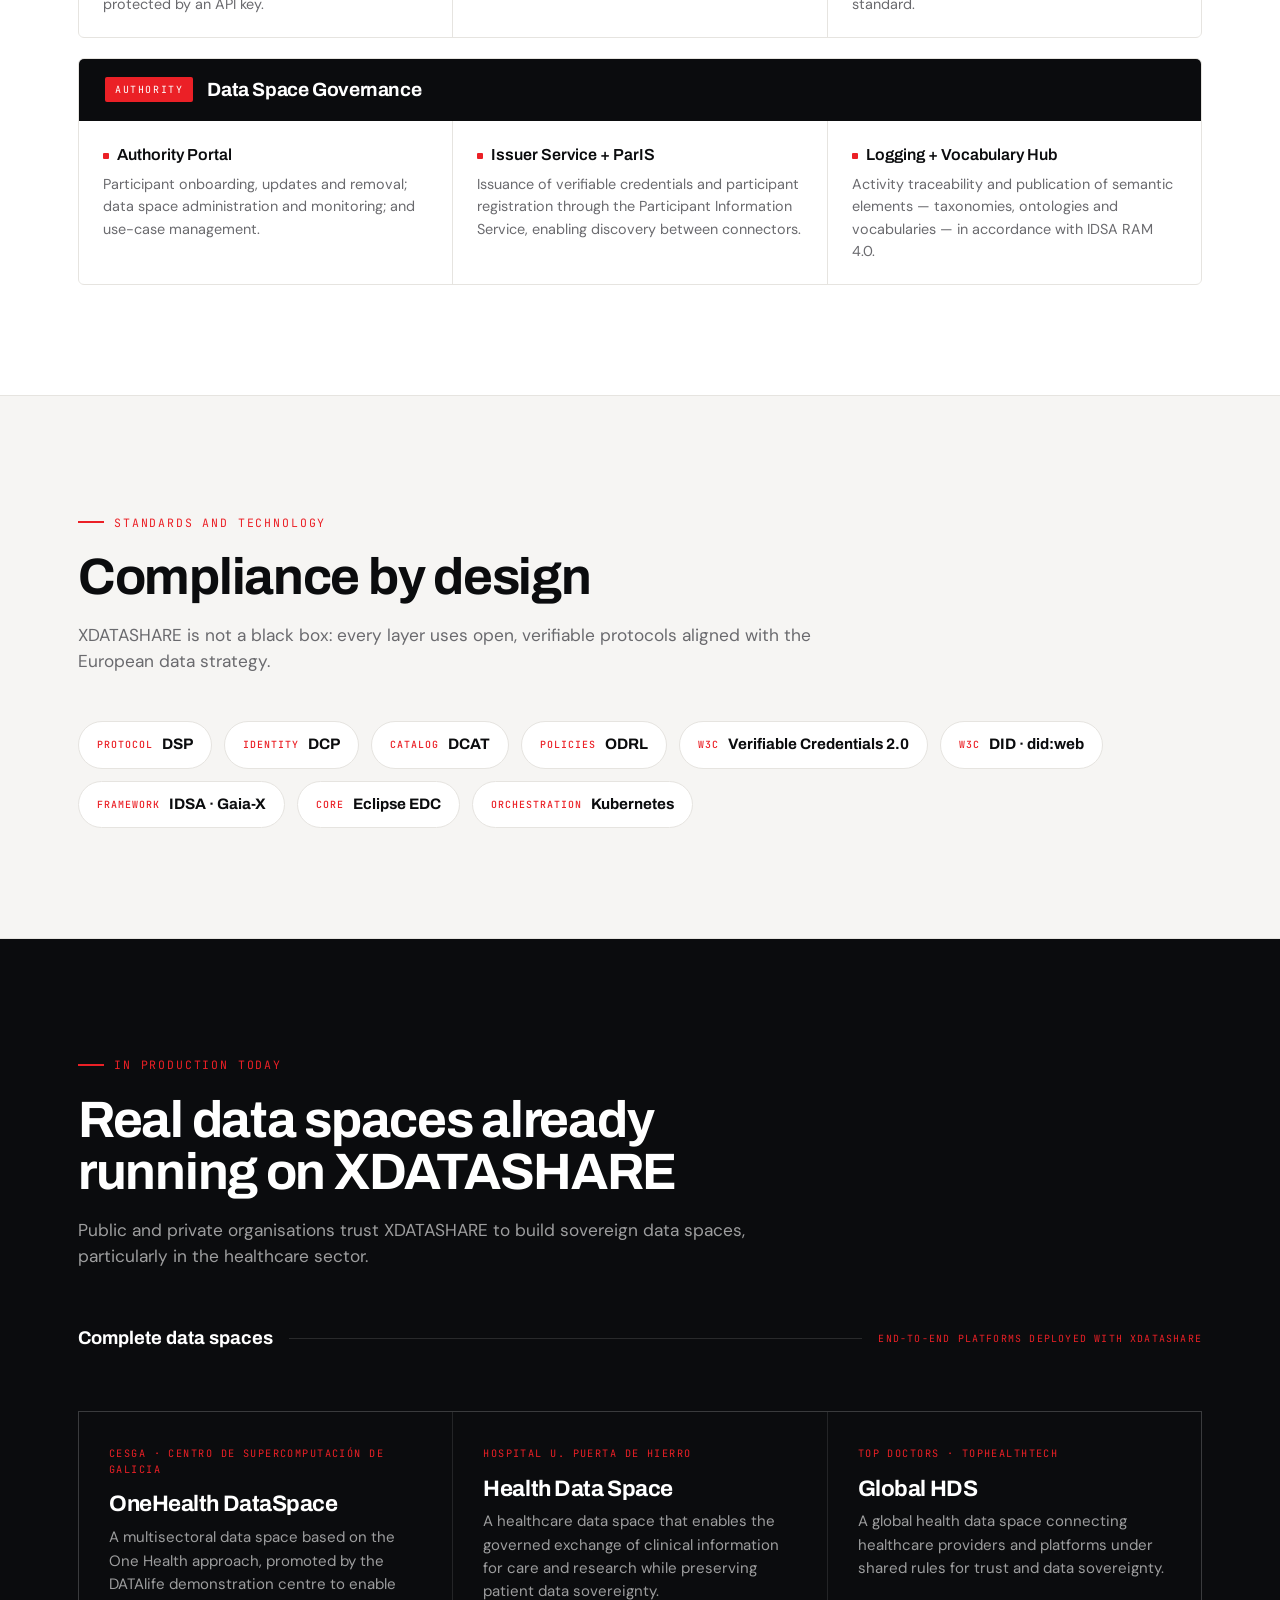
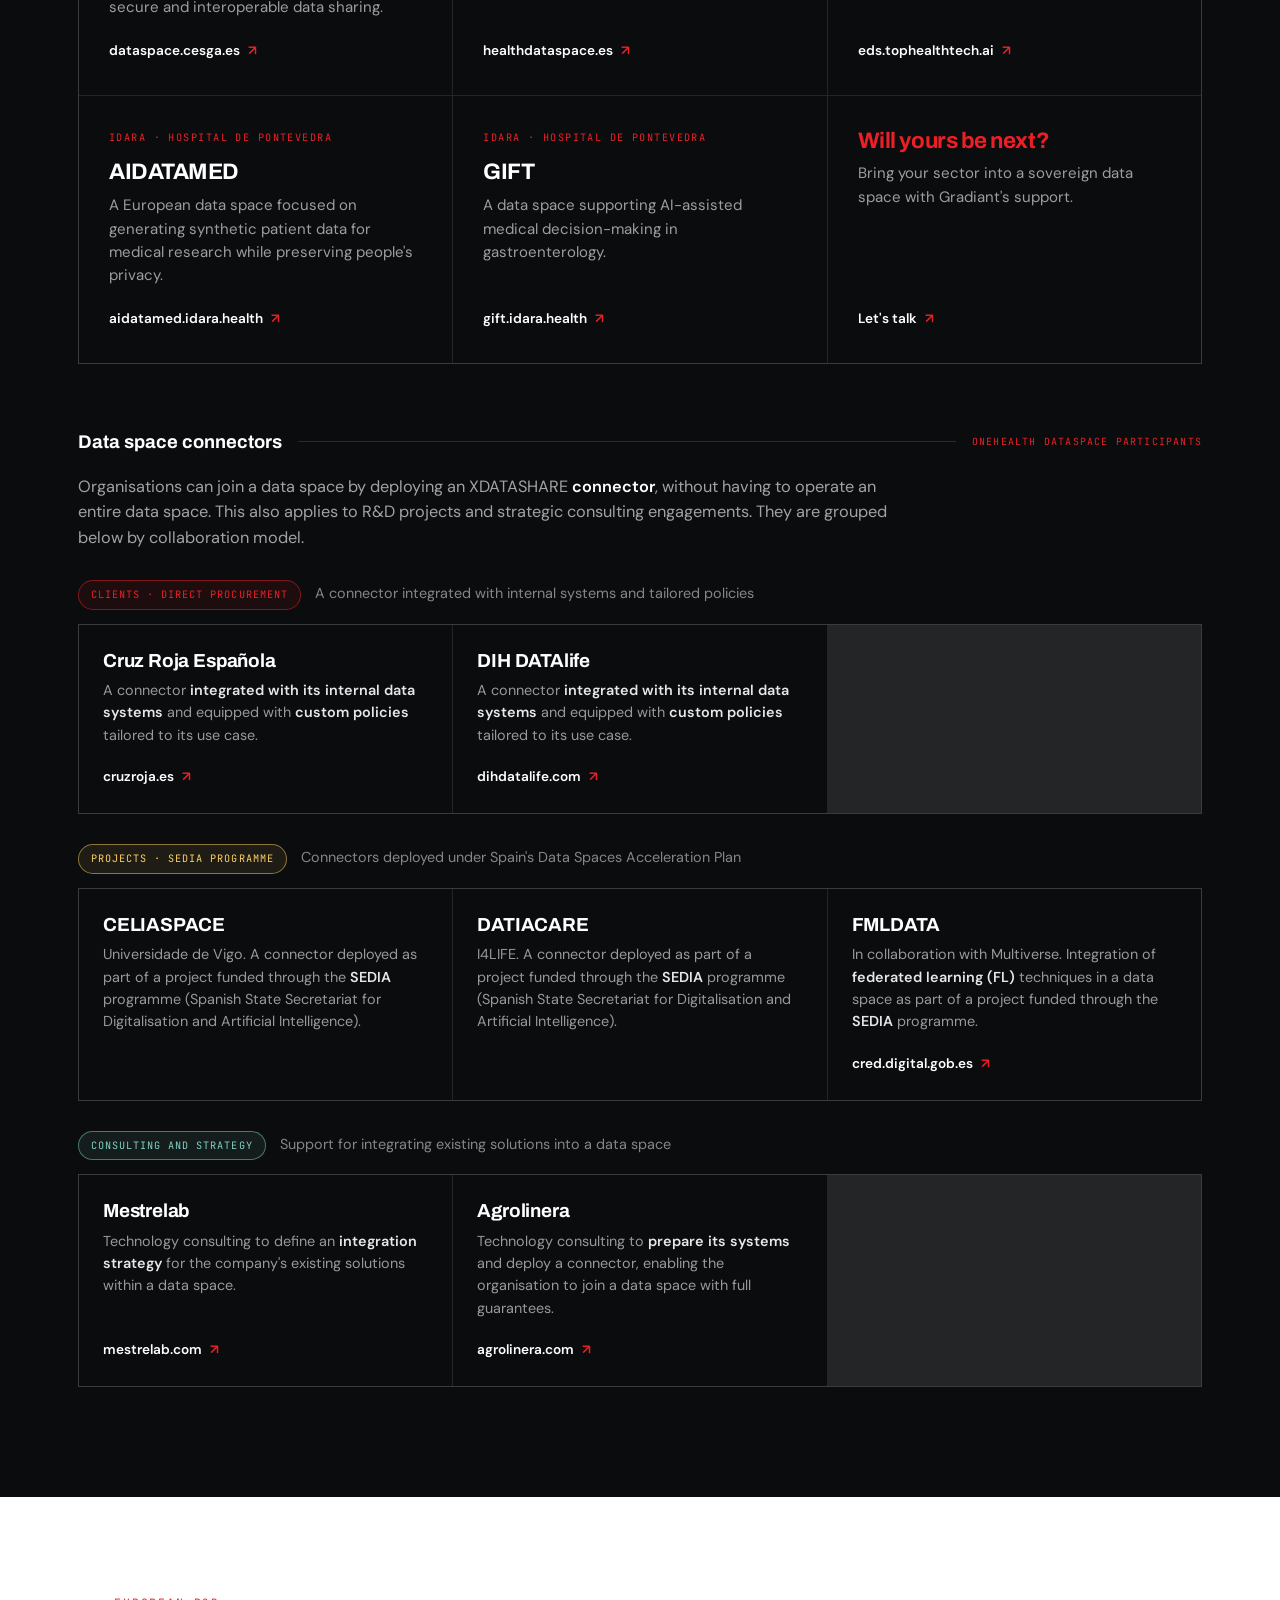
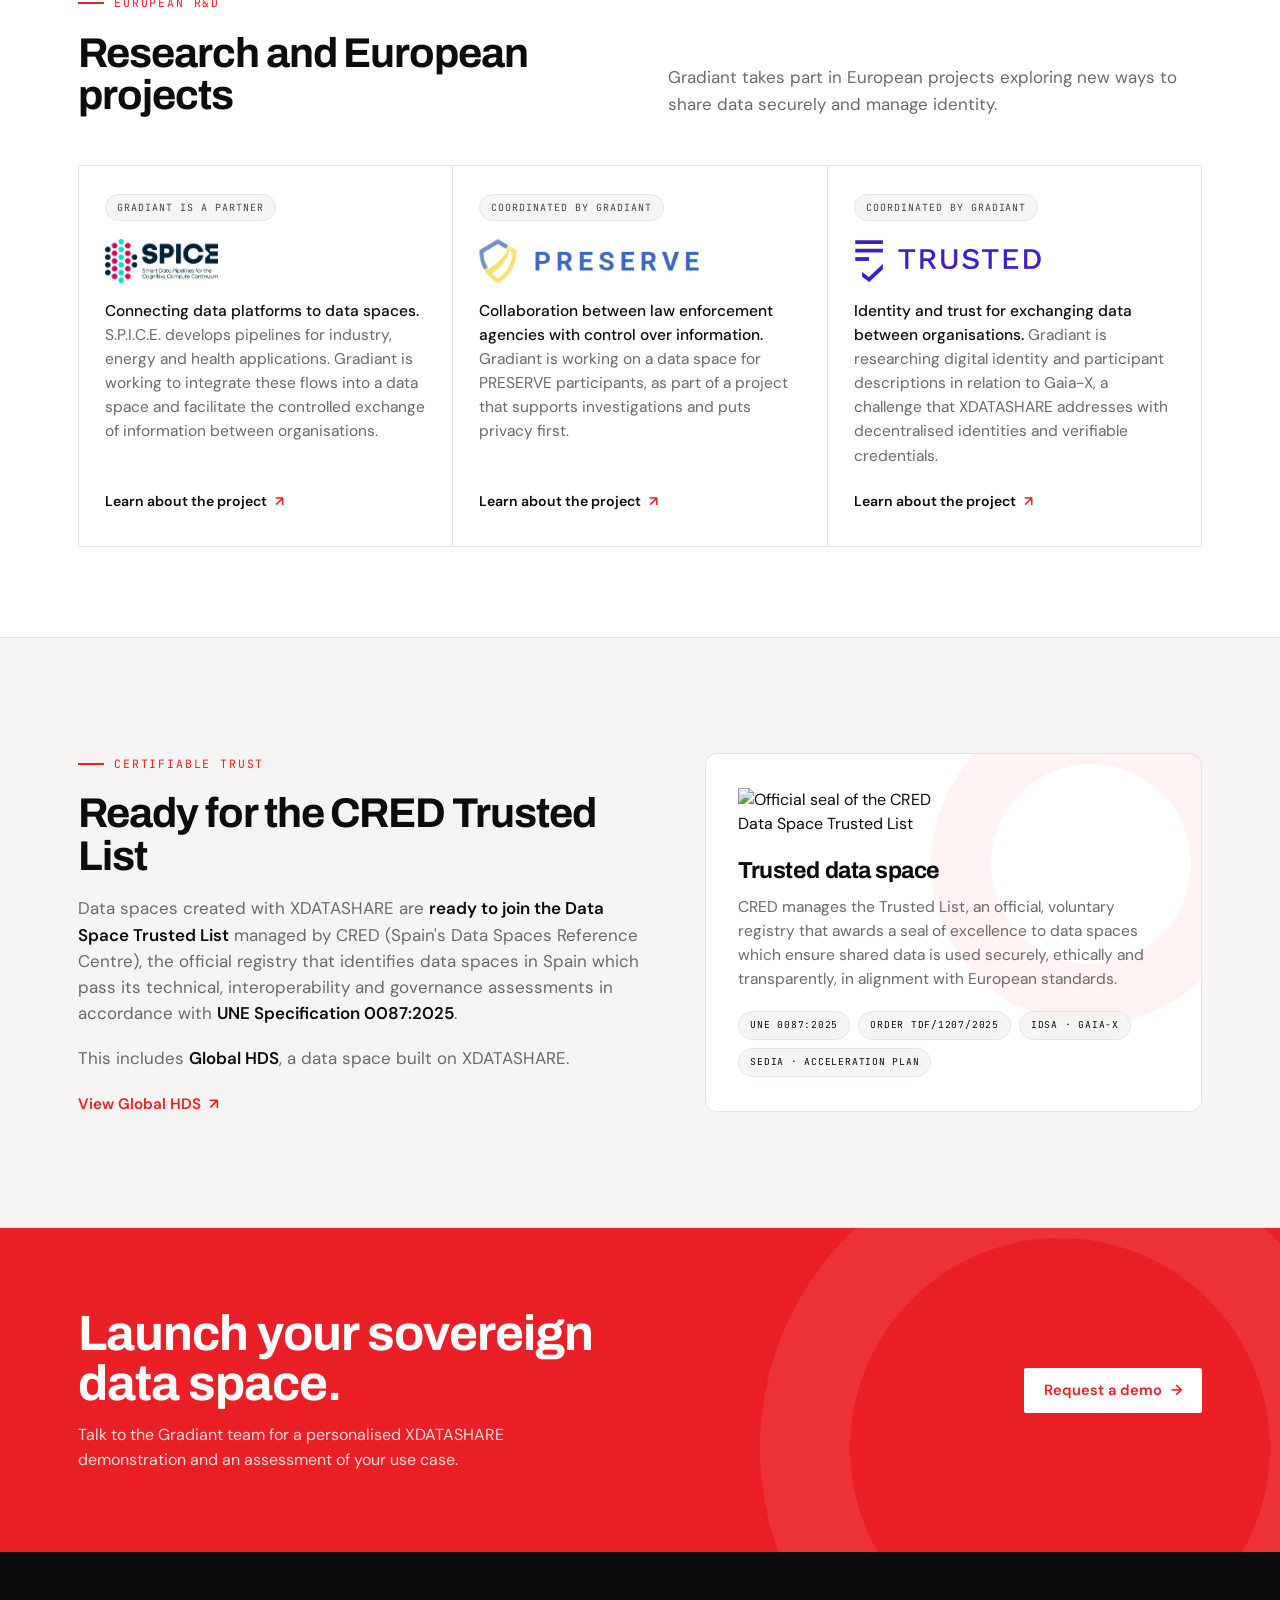
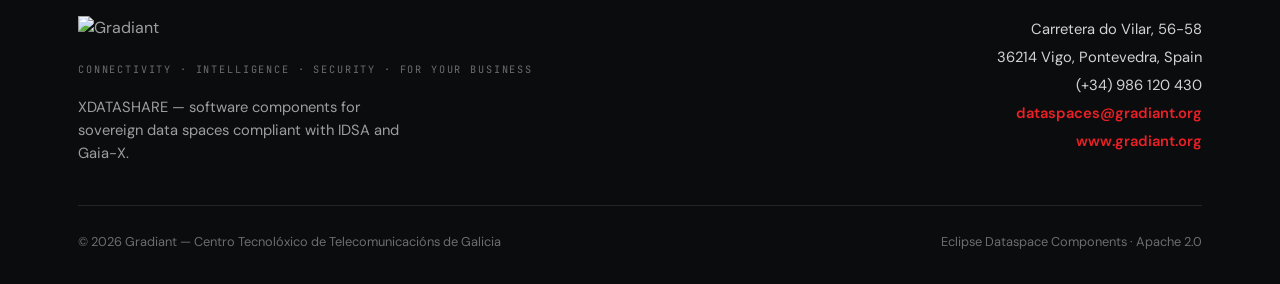
==== commit 0fd5839b: "feat: añadir sección de investigación y proyectos europeos con contenido y estilos" ====
--- a/index.html
+++ b/index.html
@@ -657,6 +657,39 @@
   </div>
 </section>
 
+<!-- RESEARCH -->
+<section class="research" id="investigacion">
+  <div class="wrap">
+    <div class="research-head rv">
+      <div>
+        <div class="sec-tag"><span class="bar"></span><span class="mono">I+D europea</span></div>
+        <h2>Investigación y proyectos europeos</h2>
+      </div>
+      <p>Gradiant participa en proyectos europeos que exploran nuevas formas de compartir datos con seguridad y gestionar la identidad.</p>
+    </div>
+    <div class="research-grid rv">
+      <article class="research-card">
+        <span class="research-status">Gradiant participa</span>
+        <h3><img class="research-logo" src="images/proyectos-europeos/spice.png" width="247" height="96" alt="S.P.I.C.E." loading="lazy" decoding="async"></h3>
+        <p><span class="research-topic">Conectar plataformas de datos con espacios de datos.</span> S.P.I.C.E. desarrolla pipelines para aplicaciones de industria, energía y salud. Gradiant trabaja para integrar esos flujos en un espacio de datos y facilitar el intercambio controlado de información entre organizaciones.</p>
+        <a class="link" href="https://spice-platform.eu/" target="_blank" rel="noopener" aria-label="Conocer el proyecto S.P.I.C.E.">Conocer el proyecto <span>↗</span></a>
+      </article>
+      <article class="research-card">
+        <span class="research-status">Coordinado por Gradiant</span>
+        <h3><img class="research-logo" src="images/proyectos-europeos/preserve.png" width="575" height="115" alt="PRESERVE" loading="lazy" decoding="async"></h3>
+        <p><span class="research-topic">Colaboración entre organismos de seguridad con control sobre la información.</span> Gradiant trabaja en un espacio de datos para los participantes de PRESERVE, dentro de un proyecto de apoyo a investigaciones que prioriza la privacidad.</p>
+        <a class="link" href="https://preserveproject.eu/" target="_blank" rel="noopener" aria-label="Conocer el proyecto PRESERVE">Conocer el proyecto <span>↗</span></a>
+      </article>
+      <article class="research-card">
+        <span class="research-status">Coordinado por Gradiant</span>
+        <h3><img class="research-logo" src="images/proyectos-europeos/trusted.webp" width="1200" height="280" alt="TrustED" loading="lazy" decoding="async"></h3>
+        <p><span class="research-topic">Identidad y confianza para intercambiar datos entre organizaciones.</span> Gradiant investiga la identidad digital y las descripciones de participantes en relación con Gaia-X, un reto que XDATASHARE aborda con identidades descentralizadas y credenciales verificables.</p>
+        <a class="link" href="https://trustedproject.eu/" target="_blank" rel="noopener" aria-label="Conocer el proyecto TrustED">Conocer el proyecto <span>↗</span></a>
+      </article>
+    </div>
+  </div>
+</section>
+
 <!-- CRED TRUST LIST -->
 <section class="cred-band pad">
   <div class="wrap">
@@ -668,8 +701,7 @@
       <a class="ex-link" href="https://eds.tophealthtech.ai/" target="_blank" rel="noopener">Ver Global HDS <span>↗</span></a>
     </div>
     <div class="cred-seal rv">
-      <img class="cred-logo" src="https://cred.digital.gob.es/content/dam/cred/imagenes/lista-de-confianza/Datos%20de%20confianza.png" alt="Sello oficial de la Lista de Confianza de Espacios de Datos — CRED" loading="lazy">
-      <h3>Espacio de datos de confianza</h3>
+      <h3><img class="cred-logo" src="https://cred.digital.gob.es/content/dam/cred/imagenes/lista-de-confianza/Datos%20de%20confianza.png" alt="Espacio de datos de confianza" loading="lazy"></h3>
       <p>El CRED gestiona la Lista de Confianza, un registro oficial y voluntario que otorga un sello de excelencia a los espacios que garantizan un uso seguro, ético y transparente de los datos compartidos, alineados con los estándares europeos.</p>
       <div class="meta">
         <span>UNE 0087:2025</span>
--- a/assets/css/site.css
+++ b/assets/css/site.css
@@ -15,10 +15,13 @@
 .brand .sep{width:1px;height:20px;background:rgba(255,255,255,.22)}
 .brand .prod{font-family:'JetBrains Mono';font-size:.7rem;letter-spacing:.22em;color:var(--red);font-weight:500;padding-top:2px}
 .nav-actions{display:flex;align-items:center;justify-content:flex-end;gap:22px;flex:1}
-.navlinks{display:flex;align-items:center;gap:30px;flex:1}
+.navlinks{display:flex;align-items:center;flex:1}
 /* Los enlaces y el selector de idioma se centran en el hueco que queda entre la marca
    y el CTA: dos márgenes automáticos reparten a partes iguales el espacio libre de la
-   fila, uno antes del grupo y otro antes del botón, que se queda al final. */
+   fila, uno antes del grupo y otro antes del botón, que se queda al final. La
+   separación va en margen y no en `gap` porque el botón necesita sustituir la suya por
+   el margen automático; con `gap` ese hueco se sumaría y descentraría el grupo. */
+.navlinks>*+*{margin-left:30px}
 .navlinks>a:first-child,.navlinks>a.btn{margin-left:auto}
 .navlinks a{color:rgba(255,255,255,.78);font-size:.92rem;font-weight:500;transition:color .25s}
 .navlinks a:hover{color:#fff}
@@ -100,11 +103,18 @@
     border-bottom:1px solid rgba(255,255,255,.08);
     box-shadow:0 26px 40px -28px rgba(0,0,0,.9);
     opacity:0;visibility:hidden;transform:translateY(-10px);
+  }
+  /* La transición se habilita solo al usar el botón. Al cruzar el punto de ruptura el
+     panel pasa de fila visible a panel oculto, y con la transición puesta el navegador
+     animaba ese salto: el menú se mostraba entero y se desvanecía sin que nadie lo
+     hubiera abierto. `site.js` retira la clase en cada cambio de punto de ruptura. */
+  nav.menu-animatable .navlinks{
     transition:opacity .3s var(--ease),transform .3s var(--ease),visibility .3s;
   }
   nav.menu-open .navlinks{opacity:1;visibility:visible;transform:none}
-  /* el panel es una columna estirada: los márgenes automáticos del centrado en fila
-     encogerían los enlaces y los pegarían a la derecha */
+  /* el panel es una columna estirada: los márgenes del centrado en fila encogerían los
+     enlaces y los pegarían a la derecha */
+  .navlinks>*+*{margin-left:0}
   .navlinks>a:first-child,.navlinks>a.btn{margin-left:0}
   .navlinks>a{padding:15px 2px;font-size:1rem;border-bottom:1px solid rgba(255,255,255,.07)}
   .navlinks>a:last-child{border-bottom:0}
@@ -120,7 +130,7 @@
 }
 
 @media(prefers-reduced-motion:reduce){
-  .navlinks,.nav-toggle-icon,
+  nav.menu-animatable .navlinks,.nav-toggle-icon,
   .nav-toggle-icon::before,.nav-toggle-icon::after{transition:none}
 }
 
@@ -163,7 +173,9 @@
 }
 @media(max-width:640px){.hero-glass{backdrop-filter:blur(2.5px);-webkit-backdrop-filter:blur(2.5px)}}
 .eyebrow{display:inline-flex;align-items:center;gap:12px;color:var(--red);margin-bottom:26px}
-.eyebrow .dot{width:7px;height:7px;background:var(--red);border-radius:50%;box-shadow:0 0 0 4px rgba(235,32,38,.18)}
+.eyebrow .dot{width:7px;height:7px;background:var(--red);border-radius:50%;box-shadow:0 0 0 4px rgba(235,32,38,.25);animation:hero-dot-pulse 1.8s var(--ease) infinite}
+@keyframes hero-dot-pulse{0%,100%{box-shadow:0 0 0 4px rgba(235,32,38,.25)}50%{box-shadow:0 0 0 12px rgba(235,32,38,.1)}}
+@media(prefers-reduced-motion:reduce){.eyebrow .dot{animation:none}}
 .hero h1{font-size:clamp(2.7rem,6.4vw,5.3rem);font-weight:800;max-width:15ch}
 .hero h1 em{font-style:normal;color:var(--red)}
 .hero p.lead{
@@ -575,6 +587,33 @@
 @media(max-width:820px){.conn-grid.cols-3{grid-template-columns:1fr 1fr}}
 @media(max-width:520px){.conn-grid.cols-3,.conn-grid.cols-2{grid-template-columns:1fr}}
 
+/* ---------- Research projects ---------- */
+.research{padding:90px 0}
+.research-head{display:grid;grid-template-columns:1fr 1fr;gap:56px;align-items:end}
+.research-head h2{font-size:clamp(1.8rem,3.4vw,2.6rem);letter-spacing:-.025em}
+.research-head p{color:var(--muted);font-size:1.06rem}
+.research-grid{display:grid;grid-template-columns:repeat(3,1fr);gap:1px;background:var(--line);border:1px solid var(--line);margin-top:48px}
+.research-card{background:var(--paper);padding:28px 26px 22px;display:flex;flex-direction:column}
+.research-status{align-self:flex-start;margin-bottom:18px;font-family:'JetBrains Mono';font-size:.62rem;letter-spacing:.1em;text-transform:uppercase;color:#46464B;background:var(--paper-warm);border:1px solid var(--line);border-radius:30px;padding:5px 11px}
+.research-card h3{margin-bottom:16px}
+.research-logo{display:block;height:44px;width:auto;max-width:100%}
+.research-card p{color:var(--muted);font-size:.97rem;flex:1}
+.research-topic{color:var(--ink);font-weight:500}
+.research-card .link{align-self:flex-start;display:inline-flex;align-items:center;gap:8px;min-height:44px;margin-top:12px;font-size:.88rem;font-weight:600;transition:gap .25s var(--ease)}
+.research-card .link span{color:var(--red);transition:transform .25s var(--ease)}
+.research-card .link:hover{gap:12px}
+.research-card .link:hover span{transform:translate(3px,-3px)}
+@media(max-width:840px){.research-head{grid-template-columns:1fr;gap:16px}}
+@media(max-width:820px){.research-grid{grid-template-columns:1fr}}
+@media(max-width:560px){
+  .research{padding:64px 0}
+  .research-head p{font-size:1rem}
+  .research-grid{margin-top:36px}
+  .research-card{padding:24px 22px 18px}
+  .research-logo{height:40px}
+  .research-card .link{margin-top:8px}
+}
+
 /* ---------- CRED trust band ---------- */
 .cred-band{background:var(--paper-warm);border-top:1px solid var(--line);border-bottom:1px solid var(--line)}
 .cred-band .wrap{display:grid;grid-template-columns:1.15fr 1fr;gap:56px;align-items:center}
